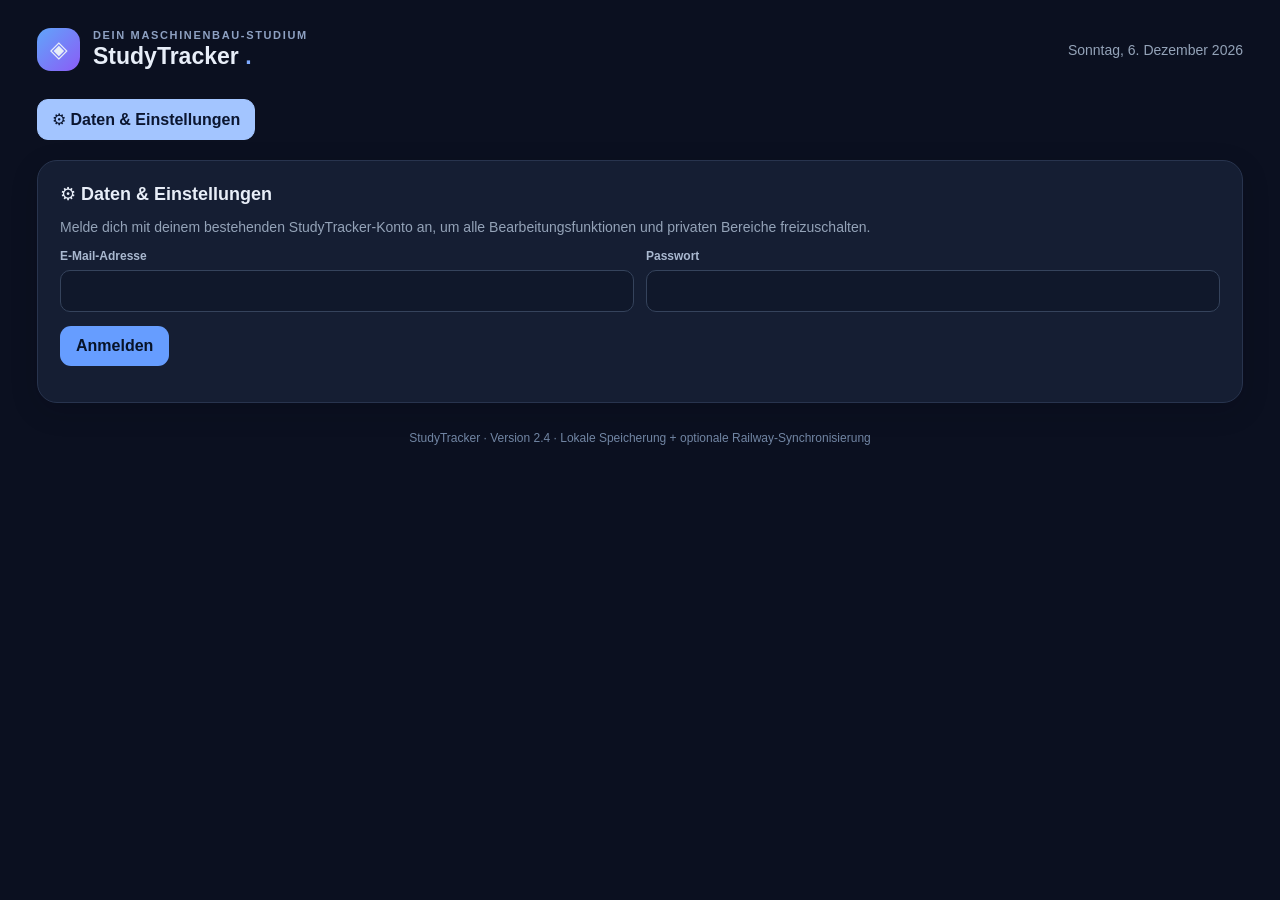
==== index.html @ 260fcde1 "Read public learning cockpit Soll-Ist hours from semester handbook workload" ====
<!doctype html>
<html lang="de"><head><meta charset="utf-8"><meta name="viewport" content="width=device-width,initial-scale=1,viewport-fit=cover"><meta name="theme-color" content="#111827"><title>StudyTracker 2.4 — Timer & Praxisphasen</title>
<style>
:root{font-family:Inter,ui-sans-serif,-apple-system,BlinkMacSystemFont,"Segoe UI",sans-serif;color:#e8eef8;background:#0b1020;font-synthesis:none}*{box-sizing:border-box}body{margin:0;min-height:100vh}button,input,select,textarea{font:inherit}button{cursor:pointer}button:disabled{opacity:.5;cursor:not-allowed}.shell{max-width:1250px;margin:auto;padding:28px 22px 80px}.top{display:flex;justify-content:space-between;align-items:center;gap:18px;margin-bottom:28px}.brand{display:flex;align-items:center;gap:13px}.logo{width:43px;height:43px;display:grid;place-items:center;border-radius:14px;background:linear-gradient(135deg,#60a5fa,#8b5cf6);font-size:23px}.eyebrow{letter-spacing:.15em;text-transform:uppercase;font-size:11px;color:#8ea1c2;font-weight:700}.brand h1{font-size:23px;margin:2px 0 0}.sub{color:#94a3b8;font-size:14px}.main{display:grid;grid-template-columns:minmax(0,1.55fr) minmax(310px,1fr);gap:18px}.stack{display:grid;gap:18px}.card{background:#151e33;border:1px solid #28344e;border-radius:20px;padding:22px;box-shadow:0 8px 28px #0407142a}.card h2{margin:0 0 8px;font-size:18px}.title-row{display:flex;justify-content:space-between;gap:8px;align-items:center;margin-bottom:16px}.muted{color:#94a3b8}.small{font-size:12px}.grid3{display:grid;grid-template-columns:repeat(3,minmax(0,1fr));gap:12px}.metric{border:1px solid #293955;background:#111a2c;border-radius:15px;padding:17px}.metric .num{font-size:28px;font-weight:800;letter-spacing:-1px;margin:8px 0 3px}.primary{background:#669dff;color:#071328;border:none;border-radius:11px;padding:11px 16px;font-weight:750}.secondary{background:#263552;color:#e9f0ff;border:1px solid #3a4d6a;border-radius:11px;padding:10px 14px}.danger{background:#43283b;color:#ffc5d2;border:1px solid #6c3d53;border-radius:10px;padding:8px 11px}.buttons{display:flex;gap:9px;flex-wrap:wrap}.field{display:grid;gap:7px;min-width:0}.field label{font-size:12px;color:#aab9d0;font-weight:650}.field input,.field select,.field textarea{width:100%;background:#10182b;border:1px solid #35435c;color:#edf3ff;border-radius:10px;padding:11px;outline:none}.field input:focus,.field select:focus,.field textarea:focus{border-color:#70a5ff}.two{display:grid;grid-template-columns:1fr 1fr;gap:12px}.three{display:grid;grid-template-columns:1fr 1fr 1fr;gap:12px}.timer{text-align:center;padding:13px 0 19px}.clock{font-variant-numeric:tabular-nums;font-size:clamp(44px,7vw,68px);font-weight:850;letter-spacing:-2px}.pill{display:inline-flex;align-items:center;border-radius:100px;background:#213755;color:#a9d1ff;padding:5px 11px;font-size:12px;font-weight:700}.timer .buttons{justify-content:center;margin-top:15px}.divider{border-top:1px solid #293852;margin:17px 0}.section-plain{margin-top:14px}.module-row{display:flex;justify-content:space-between;gap:15px;align-items:center;padding:12px 0;border-bottom:1px solid #28344e}.module-row:last-child{border-bottom:0}.module-name{display:flex;align-items:center;gap:9px;font-weight:650}.dot{height:10px;width:10px;border-radius:4px;display:inline-block;flex:none}.bar{height:8px;background:#0e1628;border-radius:8px;overflow:hidden;margin-top:8px}.bar>div{height:100%;border-radius:8px}.entry{border-bottom:1px solid #27344d;padding:13px 0;display:flex;justify-content:space-between;gap:8px;align-items:center}.entry:last-child{border-bottom:0}.entry strong{display:block;font-size:14px}.entry .muted{font-size:12px;margin-top:5px}.entry .right{display:flex;align-items:center;gap:9px;white-space:nowrap}.empty{border:1px dashed #3c4a62;border-radius:13px;padding:22px;text-align:center;color:#95a6c3;font-size:14px}.chart{display:flex;gap:8px;height:165px;align-items:end;margin-top:15px}.chart-item{flex:1;text-align:center;font-size:11px;color:#93a7c7;min-width:0}.chart-bar-container{height:130px;display:flex;align-items:end;justify-content:center;margin-bottom:8px;border-bottom:1px solid #33425e}.chart-bar{max-width:48px;width:75%;background:linear-gradient(#91baff,#4d82dd);border-radius:6px 6px 0 0;min-height:2px}.goal{margin-bottom:14px}.goal-head{display:flex;justify-content:space-between;font-size:13px;gap:8px}.goal-title{font-weight:650}.progress{height:8px;background:#0c1426;border-radius:10px;overflow:hidden;margin-top:8px}.progress div{height:100%;background:#75b9a1;border-radius:10px}.actions{display:flex;gap:6px}.icon-button{border:1px solid #37465f;background:#17233a;color:#aebdd6;border-radius:9px;padding:6px 9px}.nav{display:flex;gap:7px;margin-bottom:20px;flex-wrap:wrap}.tab{color:#b5c3d8;border:1px solid #2b3b55;background:#151f34;padding:10px 14px;border-radius:11px;font-weight:700}.tab.active{color:#0b1630;background:#a3c5ff;border-color:#a3c5ff}.hidden{display:none!important}.list-grid{display:grid;grid-template-columns:1fr 1fr;gap:18px}.topic{border:1px solid #2d3b55;border-radius:12px;padding:12px;margin-top:9px}.topic-top{display:flex;gap:9px;justify-content:space-between;align-items:center}.topic-title{font-size:14px;font-weight:650}.footer{color:#7185a3;text-align:center;font-size:12px;margin-top:28px}.toast{position:fixed;bottom:20px;right:20px;background:#a4e4c8;color:#123426;padding:11px 17px;border-radius:12px;box-shadow:0 12px 25px #0005;z-index:4}.inline-note{background:#1a2d45;color:#bed8fc;border:1px solid #395271;padding:12px;border-radius:12px;font-size:13px;line-height:1.5}.section-label{margin:0 0 12px;font-weight:750;font-size:14px}.file-label{display:inline-flex;align-items:center;justify-content:center}.datefilter{max-width:160px}dialog{border:1px solid #3a4a68;background:#162137;color:#edf3ff;border-radius:16px;max-width:min(500px,94vw);width:100%;padding:24px}dialog::backdrop{background:#050913bc}dialog h3{margin-top:0}@media(max-width:900px){.main,.list-grid{grid-template-columns:1fr}.shell{padding:20px 14px 70px}}@media(max-width:550px){.card{padding:17px}.grid3{grid-template-columns:1fr 1fr}.grid3 .metric:last-child{grid-column:span 2}.two,.three{grid-template-columns:1fr}.top{align-items:flex-start}.top .sub{display:none}.clock{font-size:52px}.metric .num{font-size:25px}}
.filterbar{display:flex;flex-wrap:wrap;gap:12px;align-items:end;margin:12px 0 18px}.filterbar .field{min-width:160px;flex:1}.stats-table{width:100%;border-collapse:collapse;font-size:13px}.stats-table th{text-align:left;font-size:11px;color:#9cb0ce;font-weight:600;padding:10px 7px;border-bottom:1px solid #34415b}.stats-table td{padding:11px 7px;border-bottom:1px solid #283550}.stats-table td:last-child,.stats-table th:last-child{text-align:right}.topic-indent{padding-left:15px;border-left:2px solid #526a93}.topic-tools{display:flex;gap:6px;align-items:center}.chip{font-size:11px;padding:4px 7px;background:#24344d;color:#b9d5fd;border-radius:7px}.wide{grid-column:1/-1}@media(max-width:550px){.stats-table{font-size:12px}.filterbar{display:grid;grid-template-columns:1fr}}

.sem-table{width:100%;border-collapse:collapse}.sem-table th,.sem-table td{text-align:left;padding:10px 7px;border-bottom:1px solid #29364f;font-size:13px}.sem-table td:last-child{text-align:right}.sem-toolbar{display:flex;gap:9px;align-items:end;flex-wrap:wrap}.sem-calendar{display:grid;grid-template-columns:repeat(7,minmax(0,1fr));gap:6px}.sem-day{min-height:97px;padding:8px 5px;border:1px solid #33415c;border-radius:10px;background:#17213a;cursor:pointer;text-align:left;color:inherit;font-size:12px}.sem-day.focus{border-color:#60a5fa;background:#1e3558}.sem-day .small{font-size:10px;margin-top:7px;line-height:1.35}.sem-day.muted-day{opacity:.45}.sem-day strong{display:block}.sem-tag{display:block;background:#26405e;border-radius:5px;padding:3px;margin:4px 0}.sem-learn{background:#315849}.sem-event{border-bottom:1px solid #32415e;padding:10px 2px}.sem-event b{display:block}.sem-stat{display:grid;grid-template-columns:repeat(3,1fr);gap:12px}@media(max-width:660px){.sem-calendar{gap:3px}.sem-day{min-height:75px;padding:5px 3px}.sem-day .small{font-size:9px}.sem-stat{grid-template-columns:1fr 1fr}.sem-table{font-size:11px}}

.planweek{display:grid;grid-template-columns:repeat(7,minmax(118px,1fr));gap:6px;min-width:800px}.planday{background:#151f34;border:1px solid #34445d;border-radius:9px;padding:8px;min-height:130px}.planday h3{font-size:12px;margin:0 0 8px}.planitem{display:block;border-radius:6px;padding:6px;margin:5px 0;font-size:11px;background:#293d58;overflow-wrap:anywhere}.planitem.learn{background:#285249}.planitem.exam{background:#70414e}.planitem.task{background:#53446d}.planitem.done{opacity:.5;text-decoration:line-through}.taskrow{padding:12px 0;border-bottom:1px solid #29364f}.taskrow .buttons{margin-top:8px}.taskrow .buttons button{padding:6px 9px}.statsmini{display:grid;grid-template-columns:repeat(3,minmax(0,1fr));gap:10px;margin:14px 0}.statsmini>div{background:#18243a;border-radius:9px;padding:13px}@media(max-width:650px){.statsmini{grid-template-columns:1fr}}

.scroll-section{max-height:460px;overflow-y:auto;overscroll-behavior:contain;padding-right:8px;scrollbar-gutter:stable;scrollbar-color:#607a9b #142038}.scroll-section:focus-visible{outline:2px solid #60a5fa;outline-offset:3px;border-radius:8px}@media(max-width:600px){.scroll-section{max-height:370px}}

/* StudyTracker 2.2: event categories, accessible legend and mobile calendar */
:root{--ev-exam:#f87171;--ev-lecture:#60a5fa;--ev-exercise:#fbbf24;--ev-tutorial:#a78bfa;--ev-practical:#2dd4bf;--ev-coaching:#c4b5fd;--ev-task:#fb923c;--ev-study:#34d399}
.event-pill{display:inline-flex;gap:5px;align-items:center;font-weight:650;font-size:11px;border:1px solid currentColor;padding:3px 7px;border-radius:7px;white-space:normal;line-height:1.3}
.ev-exam{--event-color:var(--ev-exam);color:#fecaca;background:#612b3b!important}.ev-lecture{--event-color:var(--ev-lecture);color:#c1dcff;background:#1b416a!important}.ev-exercise{--event-color:var(--ev-exercise);color:#ffe5a0;background:#674b1d!important}.ev-tutorial{--event-color:var(--ev-tutorial);color:#e7d8ff;background:#453569!important}.ev-practical{--event-color:var(--ev-practical);color:#b9fff3;background:#1a534e!important}.ev-coaching{--event-color:var(--ev-coaching);color:#eee2ff;background:#483d69!important}.ev-task{--event-color:var(--ev-task);color:#ffe2bf;background:#664128!important}.ev-study{--event-color:var(--ev-study);color:#c9ffe8;background:#1d5040!important}
.planitem[class*="ev-"],.sem-tag[class*="ev-"]{border-left:4px solid var(--event-color);padding:5px 6px}
.sem-event[class*="ev-"]{border-left:4px solid var(--event-color);background:#16243a;padding:10px 12px;margin:7px 0;border-radius:8px}
.sem-event .event-pill{margin-bottom:5px}
.calendar-legend{display:flex;flex-wrap:wrap;gap:6px;margin:10px 0 15px}.calendar-legend .event-pill{font-size:11px}
.sem-day{min-width:0;overflow:hidden}.sem-day .small{min-width:0;overflow:hidden}.sem-tag{overflow:hidden;text-overflow:ellipsis}
.planitem{line-height:1.35}.planitem small{display:block;opacity:.95;font-size:10px}
#planCalendar{max-width:100%;overscroll-behavior-x:contain;-webkit-overflow-scrolling:touch;scrollbar-width:thin}
@media(max-width:700px){
  html,body{max-width:100%;overflow-x:hidden} .shell{padding:12px 10px 86px}.card{padding:14px;border-radius:14px;min-width:0}.stack,.main,.list-grid{min-width:0}
  .top{flex-wrap:wrap;gap:8px}.brand h1{font-size:20px}.nav{display:flex;flex-wrap:nowrap;overflow-x:auto;overflow-y:hidden;scroll-snap-type:x proximity;overscroll-behavior-x:contain;-webkit-overflow-scrolling:touch;padding:3px 0 10px;scrollbar-width:thin}.nav .tab{flex:0 0 auto;scroll-snap-align:start;min-height:44px}
  .buttons button,.secondary,.primary,.icon-button{min-height:42px;touch-action:manipulation}.field input,.field select,.field textarea{font-size:16px;min-height:43px}
  .planweek{grid-template-columns:repeat(7,minmax(235px,76vw));min-width:max-content;gap:9px}.planday{min-height:175px;scroll-snap-align:start;padding:11px}.planday h3{font-size:14px}.planitem{font-size:12px;padding:9px;margin:7px 0}#planCalendar{scroll-snap-type:x proximity}
  .sem-calendar{gap:3px}.sem-day{min-height:75px;padding:5px 2px;border-radius:6px}.sem-day strong{font-size:12px}.sem-day .small{font-size:9px}.sem-tag{font-size:0;padding:3px 2px;min-height:8px;line-height:0;border-radius:3px}.sem-tag::first-letter{font-size:0}
  .sem-table{display:block;overflow-x:auto;max-width:100%;-webkit-overflow-scrolling:touch}.sem-table th,.sem-table td{white-space:nowrap}
  .scroll-section{max-height:min(48dvh,390px);overflow-y:auto;-webkit-overflow-scrolling:touch;overscroll-behavior-y:contain;touch-action:pan-y;padding-right:5px}
  dialog{max-width:calc(100vw - 20px);max-height:88dvh;overflow-y:auto;padding:15px}
}
@media(max-width:380px){.grid3{grid-template-columns:1fr}.grid3 .metric:last-child{grid-column:auto}.sem-day{min-height:69px}}
body.st-auth-locked .nav{display:none!important}body.st-auth-locked .tab-panel:not(.reader-active){display:none!important}body.st-auth-locked #settings:not(.reader-active){display:none!important}body.st-auth-locked #settings>.card:not(:first-child){display:none!important}body.st-auth-locked #cloudActions{display:none!important}
/* StudyTracker: one URL, server-filtered public reader and owner editor */
#publicReader{width:100%;margin:0;padding:0}#publicReader .reader-nav{display:flex;gap:7px;flex-wrap:wrap;margin:18px 0}#publicReader .reader-nav button{color:#b5c3d8;border:1px solid #2b3b55;background:#151f34;padding:10px 14px;border-radius:11px;font-weight:700}#publicReader .reader-nav button.active{background:#a3c5ff;color:#0b1630}#publicReader .reader-grid{display:grid;grid-template-columns:repeat(3,minmax(0,1fr));gap:12px}#publicReader .reader-main{display:grid;grid-template-columns:minmax(0,1.55fr) minmax(310px,1fr);gap:18px}#publicReader .reader-main .stack{display:grid;align-content:start;gap:18px}#publicReader .reader-main .card{margin:0}#publicReader .reader-main .metric{border:1px solid #293955;background:#111a2c;border-radius:15px;padding:17px}#publicReader .reader-main .metric .num{font-size:28px;font-weight:800;letter-spacing:-1px;margin:8px 0 3px}#publicReader .reader-main .goal{margin-bottom:14px}#publicReader .reader-main .goal-head{display:flex;justify-content:space-between;font-size:13px;gap:8px}#publicReader .reader-main .goal-title{font-weight:650}#publicReader .reader-main .progress{height:8px;background:#0c1426;border-radius:10px;overflow:hidden;margin-top:8px}#publicReader .reader-main .progress>div{height:100%;background:#75b9a1;border-radius:8px}#publicReader .reader-section-intro{margin-bottom:17px;color:#94a3b8;font-size:14px}#publicReader .reader-list{max-height:440px;overflow-y:auto;overscroll-behavior:contain}#publicReader .reader-line{border-bottom:1px solid #28344e;padding:12px 0}#publicReader .reader-chip{font-size:11px;border-radius:6px;padding:4px 7px;background:#24344d}#publicReader .reader-week{display:grid;grid-template-columns:repeat(7,minmax(124px,1fr));gap:8px;overflow-x:auto}#publicReader .reader-day{background:#111a2c;border:1px solid #28344e;border-radius:12px;padding:12px;min-height:170px}#publicReader .reader-event{padding:7px;margin-top:6px;background:#1b3552;border-left:4px solid #60a5fa;border-radius:5px;font-size:12px;overflow-wrap:anywhere}#publicReader .reader-event.exam{border-color:#f87171}#publicReader .reader-event.task{border-color:#fb923c}#publicReader .reader-event.exercise{border-color:#fbbf24}#publicReader .reader-event.tutor{border-color:#a78bfa}#publicReader .reader-event.practical{border-color:#2dd4bf}#publicReader .reader-event.study{border-color:#34d399}#publicReader .reader-event.coaching{border-color:#c4b5fd}#publicReader .reader-filters{display:flex;gap:12px;flex-wrap:wrap;padding:9px 0 15px}#publicReader .reader-filters label{display:flex;align-items:center;gap:5px;font-size:13px}#publicReader button{cursor:pointer}#publicReader .reader-summary{color:#94a3b8}body.st-auth-locked #privateShell{display:block!important}body.st-auth-locked.reader-login #publicReader{display:none!important}body:not(.st-auth-locked) #publicReader{display:none!important}@media(max-width:900px){#publicReader .reader-main{grid-template-columns:1fr}}@media(max-width:700px){#publicReader{padding:0}#publicReader .reader-nav{flex-wrap:nowrap;overflow-x:auto;position:sticky;top:0;background:#0b1020;padding:8px 0;z-index:5}#publicReader .reader-nav button{white-space:nowrap}#publicReader .reader-grid{grid-template-columns:repeat(2,1fr)}#publicReader .reader-week{display:flex;scroll-snap-type:x mandatory}#publicReader .reader-day{min-width:78vw;scroll-snap-align:start}}
body.st-auth-locked #adminPublicStats,body.st-auth-locked #adminPrivateFiles{display:none!important}

/* Shared tab layout. Public content is a server-filtered projection, never local private db. */
body.st-auth-locked #publicReader{display:none!important}
body:not(.st-auth-locked) .public-panel-content{display:none!important}
body.st-auth-locked .nav{display:flex!important}
body.st-auth-locked .nav .tab[data-tab="practice"]{display:none!important}
body.st-auth-locked .tab-panel{display:none!important}
body.st-auth-locked .tab-panel.reader-active{display:block!important}
body.st-auth-locked .tab-panel.reader-active > :not(.public-panel-content){display:none!important}
body.st-auth-locked .tab-panel.reader-active > .public-panel-content{display:block!important}
body.st-auth-locked .tab-panel.reader-active > .public-panel-content .card{margin-bottom:18px}
body.st-auth-locked .tab-panel.reader-active > .public-panel-content .stack{gap:18px}

/* Public mode shows only the server-filtered reader, never original editor controls */
body.st-auth-locked .tab-panel.reader-active > :not(#readerMain){display:none!important}
body.st-auth-locked .tab-panel.reader-active > #readerMain{display:block!important}
body.st-auth-locked .nav [data-tab="practice"]{display:none!important}
body.st-auth-locked #readerMain .reader-event{font-size:11px;margin-top:4px;padding:5px 6px}
body.st-auth-locked #readerMain .sem-day{color:#edf3ff;text-align:left;cursor:pointer}
</style><link rel="manifest" href="./manifest.webmanifest"><meta name="apple-mobile-web-app-capable" content="yes"><meta name="apple-mobile-web-app-title" content="StudyTracker"><style>.detail-grid{display:grid;grid-template-columns:repeat(auto-fit,minmax(160px,1fr));gap:10px;margin:14px 0}.detail-card{background:#111a2c;border:1px solid #2d3b55;border-radius:13px;padding:13px}.detail-card strong{display:block;margin-top:6px;font-size:20px}.detail-section{margin:18px 0}.detail-topic{border:1px solid #2b3c59;padding:11px;border-radius:11px;margin:7px 0}.detail-child{margin-left:22px;border-left:3px solid #456187}.detail-actions{display:flex;flex-wrap:wrap;gap:6px;margin-top:8px}.detail-actions button{font-size:12px;padding:7px 10px}.detail-form{display:grid;grid-template-columns:repeat(auto-fit,minmax(170px,1fr));gap:10px;margin-top:12px}.detail-form .wide{grid-column:1/-1}.detail-link{overflow-wrap:anywhere}.muted-link{color:#a9caff}@media(max-width:550px){.detail-child{margin-left:10px}}</style><style>
.focus-overlay{position:fixed;inset:0;background:#09101f;z-index:9999;display:flex;align-items:center;justify-content:center;padding:20px;overflow:auto}.focus-body{text-align:center;width:min(900px,100%)}.focus-head{display:flex;align-items:center;justify-content:space-between;gap:15px}.focus-time{font-size:clamp(58px,13vw,140px);font-variant-numeric:tabular-nums;font-weight:850;letter-spacing:-.055em;margin:14vh 0 12px}.focus-body .buttons button{min-height:50px;min-width:125px}.practice-asset{display:flex;align-items:center;flex-wrap:wrap;justify-content:space-between;gap:8px;padding:10px;border-bottom:1px solid #33425e}.practice-files{max-height:270px;overflow:auto;overscroll-behavior:contain}.phase-card{min-width:0}.phase-card textarea{min-height:78px}.phase-card a{word-break:break-all}.phase-card summary{cursor:pointer;font-weight:700;padding:4px}.practice-file-input{max-width:100%}@media(max-width:600px){.focus-time{margin:16vh 0 15px;font-size:clamp(48px,16vw,86px)}.focus-body .buttons{flex-direction:column}.focus-body .buttons button{width:100%}.practice-asset{align-items:flex-start}}
</style></head><body class="st-auth-locked"><div class="shell" id="privateShell"><header class="top"><div class="brand"><div class="logo">◈</div><div><div class="eyebrow">Dein Maschinenbau-Studium</div><h1>StudyTracker <span style="color:#7eaaff">.</span></h1></div></div><div class="sub" id="today"></div></header><div id="publicReader"><nav id="readerNav" class="reader-nav"></nav><div id="readerStatus" class="sub">Freigegebene Daten werden geladen …</div><main id="readerMain"></main></div>
<nav class="nav"><button class="tab" data-tab="dashboard">◫ Dashboard</button><button class="tab" data-tab="topics">▦ Module & Themen</button><button class="tab" data-tab="semester">▦ Studienplan</button><button class="tab" data-tab="planner">▤ Wochenplan & Aufgaben</button><button class="tab" data-tab="practice">▧ Praxisphasen</button><button class="tab" data-tab="history">◷ Lernprotokoll</button><button class="tab active" data-tab="settings">⚙ Daten & Einstellungen</button></nav>
<section id="dashboard" class="tab-panel"><div class="stack"><div class="grid3"><div class="metric"><div class="sub">Heute gelernt</div><div class="num" id="todayMetric">0 h</div><div class="small muted" id="todayCount">0 Lerneinheiten</div></div><div class="metric"><div class="sub">Diese Woche</div><div class="num" id="weekMetric">0 h</div><div class="small muted" id="weekCount">0 Lerneinheiten</div></div><div class="metric"><div class="sub">Gesamte Lernzeit</div><div class="num" id="totalMetric">0 h</div><div class="small muted" id="totalCount">0 Einträge</div></div></div><div class="main"><div class="stack"><div class="card"><div class="title-row"><div><h2>Fokuszeit erfassen</h2><div class="sub">Zeit für ein Modul und Thema stoppen</div></div><span class="pill" id="timerStatus">Bereit</span></div><div class="two"><div class="field"><label for="timerModule">Modul</label><select id="timerModule"></select></div><div class="field"><label for="timerTopic">Thema (optional)</label><select id="timerTopic"></select></div></div><div class="timer"><div class="clock" id="clock">00:00:00</div><div class="sub" id="runningInfo">Bereit für deine nächste Lerneinheit?</div><div class="buttons"><button id="startBtn" class="primary">▶ Starten</button><button id="pauseBtn" class="secondary" disabled>Ⅱ Pause</button><button id="finishBtn" class="secondary" disabled>■ Speichern</button><button id="resetBtn" class="icon-button" title="Timer zurücksetzen">↺</button><button id="focusOpen" class="secondary" type="button">⛶ Fokusmodus</button></div></div><div class="divider"></div><div class="section-label">Oder Lernzeit manuell hinzufügen</div><form id="manualForm" class="stack" style="gap:12px"><div class="three"><div class="field"><label>Datum</label><input type="date" id="manualDate" required></div><div class="field"><label>Dauer (Minuten)</label><input type="number" id="manualMinutes" min="1" max="1440" value="45" required></div><div class="field"><label>Modul</label><select id="manualModule"></select></div></div><div class="two"><div class="field"><label>Thema (optional)</label><select id="manualTopic"></select></div><div class="field"><label>Notiz (optional)</label><input id="manualNote" maxlength="160" placeholder="z. B. Aufgabenblatt 2"></div></div><button class="secondary" type="submit">+ Lernzeit eintragen</button></form></div><div class="card"><div class="title-row"><div><h2>Lernstunden der letzten 7 Tage</h2><div class="sub">Nur tatsächlich erfasste Lernzeit</div></div></div><div class="chart" id="weekChart"></div></div><div class="card"><div class="title-row"><h2>Letzte Lerneinheiten</h2><button class="icon-button" data-go="history">Alle ansehen →</button></div><div id="recentEntries"></div></div></div><div class="stack"><div class="card"><div class="title-row"><div><h2>Modulübersicht</h2><div class="sub">Deine gesamte Lernzeit je Modul</div></div><button class="icon-button" data-go="topics">Bearbeiten →</button></div><div id="moduleOverview"></div></div><div class="card"><div class="title-row"><div><h2>Wochenziele</h2><div class="sub">Montag bis Sonntag</div></div></div><div id="goalOverview"></div></div><div class="card"><h2>Dein Lerncockpit</h2><p class="sub" style="line-height:1.6">Starte mit einem Modul, lege Themen an und protokolliere deine Lernzeit. Die Statistiken werden automatisch aus deinen Einträgen berechnet.</p></div></div></div></div></section>
<section id="topics" class="tab-panel hidden"><div class="card" style="margin-bottom:18px"><div class="title-row"><div><h2>Modul-Cockpit</h2><p class="sub">Wähle ein Modul, bearbeite seine Angaben und verwalte darunter die zugehörigen Themen und Unterthemen.</p></div></div><div class="field"><label>Modul auswählen</label><select id="detailModule"></select></div><div id="moduleDetail" style="margin-top:16px"></div></div><div class="list-grid"><div class="stack"><div class="card"><h2>Neues Modul hinzufügen</h2><p class="sub">Zum Beispiel Mathematik I oder Technische Mechanik.</p><form id="moduleForm" class="stack"><div class="field"><label>Modulname</label><input id="newModule" maxlength="60" placeholder="Modulname" required></div><div class="two"><div class="field"><label>Wochenziel (Stunden)</label><input id="newGoal" type="number" min="0" max="168" step="0.5" value="4" required></div><div class="field"><label>Farbe</label><input id="newColor" type="color" value="#679cfa" style="height:43px;padding:4px"></div></div><button class="primary">+ Modul anlegen</button></form></div><div class="card"><h2>Deine Module</h2><div id="moduleList" class="scroll-section" tabindex="0" aria-label="Deine Module, scrollbarer Bereich"></div></div></div><div class="stack"><div class="card"><h2>Thema hinzufügen</h2><form id="topicForm" class="stack"><div class="field"><label>Modul</label><select id="topicModule"></select></div><div class="field"><label>Übergeordnetes Thema (optional)</label><select id="parentTopic"><option value="">Hauptthema</option></select></div><div class="field"><label>Thema / Unterthema</label><input id="newTopic" maxlength="100" placeholder="z. B. Integralrechnung" required></div><div class="field"><label>Aktueller Kenntnisstand</label><select id="topicMastery"><option value="0">Noch nicht begonnen</option><option value="1">Unsicher</option><option value="2">In Bearbeitung</option><option value="3">Gut verstanden</option><option value="4">Sicher beherrscht</option></select></div><button class="secondary">+ Thema anlegen</button></form></div><div class="card"><div class="title-row"><h2>Themen & Wissensstand</h2><span class="small muted" id="topicCount"></span></div><div id="topicList" class="scroll-section" tabindex="0" aria-label="Themen und Wissensstand, scrollbarer Bereich"></div></div></div></div><div class="card" style="margin-top:18px"><div class="title-row"><div><h2>Lernzeit nach Thema</h2><div class="sub">Auswertung deiner dokumentierten Lerneinheiten</div></div></div><div class="filterbar"><div class="field"><label>Modul</label><select id="statsModule"></select></div><div class="field"><label>Zeitraum</label><select id="statsPeriod"><option value="all">Gesamte Zeit</option><option value="week">Diese Woche</option><option value="month">Dieser Monat</option></select></div></div><div id="topicStats" class="scroll-section" tabindex="0" aria-label="Themenstatistik, scrollbarer Bereich"></div></div></section>
<section id="semester" class="tab-panel hidden"><div class="stack"><div class="card"><h2>Studienplan · Wintersemester 2026/27</h2><p class="sub">Quelle: Modulhandbuch Version 8 und Stundenplan Wetzlar, Gruppe 5 (Stand 13.10.2026). Termine sind geplante Veranstaltungen, keine bestätigte Anwesenheit. Praxispräsentationen ausgeschlossen.</p><div class="buttons"><button id="semImport" class="primary">Studienmodule & Termine übernehmen</button><button id="semIcs">Kalender als ICS exportieren</button></div><p class="sub" id="semStatus">Der Import ist optional und wiederholbar. Vorher ein JSON-Backup erstellen.</p></div><div class="card"><h2>Soll-Ist-Workload</h2><p class="sub">Ist = selbst dokumentierte Lernzeit. Geplante Präsenzzeit wird getrennt dargestellt und nicht automatisch als besucht gezählt. Soll-Selbststudium stammt aus dem Modulhandbuch (25 h je ECTS).</p><div style="overflow:auto"><table class="sem-table"><thead><tr><th>Modul</th><th>ECTS</th><th>Soll gesamt</th><th>Soll Präsenz</th><th>Soll selbst</th><th>Ist gelernt</th><th>Offen selbst</th></tr></thead><tbody id="semWork"></tbody></table></div></div><div class="card"><div class="title-row"><h2>Kalender</h2><div class="sem-toolbar"><button id="semPrev">←</button><strong id="semMonth"></strong><button id="semNext">→</button></div></div><p class="sub">Klicke auf einen Tag, um Vorlesungen und deine Lernzeiten zu sehen.</p><div class="sem-calendar" id="semCalendar"></div><h3 id="semDayTitle"></h3><div id="semDayDetail"></div></div></div></section>
<section id="planner" class="tab-panel hidden"><div class="stack">
<div class="card"><div class="title-row"><div><h2>Wochenplan</h2><p class="sub">Vorlesungen, Lernblöcke, Klausuren und Aufgaben in einer Ansicht. Geplante Zeiten werden nicht als gelernt gezählt.</p></div><div class="sem-toolbar"><button id="planPrev" type="button">←</button><strong id="planWeek"></strong><button id="planNext" type="button">→</button><button id="planToday" type="button">Heute</button></div></div><div id="planCalendar" style="overflow-x:auto"></div></div>
<div class="list-grid"><div class="card"><h2>Neue Aufgabe oder Lernblock</h2><form class="stack" id="taskForm"><div class="field"><label>Titel</label><input id="taskTitle" maxlength="140" required placeholder="z. B. TM1 Aufgabenblatt 4"></div><div class="two"><div class="field"><label>Typ</label><select id="taskKind"><option value="task">Aufgabe / Abgabe</option><option value="study">Geplanter Lernblock</option><option value="exam">Prüfung / Klausur</option></select></div><div class="field"><label>Modul</label><select id="taskModule"></select></div></div><div class="two"><div class="field"><label>Datum</label><input id="taskDate" type="date" required></div><div class="field"><label>Startzeit (optional)</label><input id="taskTime" type="time"></div></div><div class="two"><div class="field"><label>Geplante Dauer in Minuten</label><input id="taskMinutes" type="number" value="60" min="0" max="1440" step="5"></div><div class="field"><label>Priorität</label><select id="taskPriority"><option value="normal">Normal</option><option value="high">Hoch</option><option value="low">Niedrig</option></select></div></div><div class="field"><label>Notiz (optional)</label><textarea id="taskNote" rows="2" maxlength="600"></textarea></div><div class="buttons"><button id="taskSubmit" class="primary">+ Eintrag erstellen</button><button id="taskCancel" type="button" class="secondary hidden">Bearbeitung abbrechen</button></div></form></div>
<div class="card"><div class="title-row"><h2>Aufgaben & Prüfungsvorbereitung</h2><span class="pill" id="taskCount">0 offen</span></div><div class="field"><label>Ansicht</label><select id="taskFilter"><option value="open">Offene Aufgaben</option><option value="all">Alle Einträge</option><option value="exam">Nur Prüfungen</option><option value="study">Nur Lernblöcke</option><option value="done">Erledigte Aufgaben</option></select></div><div id="taskList" class="scroll-section" tabindex="0" aria-label="Aufgabenliste, scrollbarer Bereich"></div></div></div>
<div class="card"><h2>Semesteranalyse</h2><p class="sub">Zeitanteiliges Soll ist eine Orientierung, keine Bewertung deiner Lernleistung. Kalender-Vorlesungen sind geplant und werden nicht automatisch als besucht gezählt.</p><div id="planStats"></div></div>
<div class="card"><h2>Offline & Datensicherung</h2><p class="sub" id="planOnlineStatus"></p><p class="sub">Einträge bleiben lokal erhalten. Die Synchronisierung erfolgt bei bestehender Verbindung und Anmeldung. Bei Änderungen auf mehreren Geräten kann ein Konflikt entstehen; exportiere deshalb regelmäßig JSON-Backups. Eine vollständige Offline-Installation (PWA) folgt als eigenes Update.</p></div>
</div></section><section id="practice" class="tab-panel hidden"><div class="stack"><div class="card"><div class="title-row"><div><h2>Praxisphasen</h2><div class="sub">Praxisprojekte, Berichte, Protokolle und Präsentationen organisieren</div></div></div><form id="phaseForm" class="stack"><div class="two"><div class="field"><label>Name der Praxisphase</label><input id="phaseName" required maxlength="120" placeholder="z. B. Praxisphase 1 – Fertigung"></div><div class="field"><label>Zeitraum (optional)</label><input id="phasePeriod" maxlength="80" placeholder="z. B. März – April 2027"></div></div><div class="field"><label>Beschreibung (optional)</label><textarea id="phaseDesc" rows="2" maxlength="1500"></textarea></div><button type="submit" class="primary">+ Praxisphase anlegen</button></form></div><div id="phaseList" class="stack"></div><div class="card"><h2>Excel-Berichtsheft</h2><p class="sub">Trage einen privaten Excel-Online- oder OneDrive-Link ein. Der Link wird mit deinem Railway-Konto synchronisiert, aber nicht auf dem öffentlichen Dashboard angezeigt. Ob eine Vorschau eingebettet werden kann, hängt von der Freigabe und den Sicherheitseinstellungen des Anbieters ab.</p><form id="reportForm" class="stack"><div class="field"><label>Link zu deinem Berichtsheft (https://)</label><input id="reportLink" type="url" placeholder="https://..."></div><div class="buttons"><button class="primary" type="submit">Link speichern</button><a id="reportOpen" class="secondary hidden" target="_blank" rel="noopener noreferrer">Berichtsheft öffnen ↗</a><button id="reportPreview" type="button" class="secondary">Vorschau ein-/ausblenden</button></div></form><div id="reportFrameHolder" class="hidden" style="margin-top:16px"><p class="sub small">Die Vorschau lädt Inhalte von einem externen Anbieter. Ein Login kann notwendig sein; einige Anbieter blockieren das Einbetten.</p><iframe id="reportFrame" title="Excel Berichtsheft Vorschau" referrerpolicy="no-referrer" sandbox="allow-scripts allow-same-origin allow-forms allow-popups" style="width:100%;min-height:450px;border:1px solid #35435c;border-radius:14px;background:white"></iframe></div><div class="divider"></div><p class="sub small">Alternative: Eine lokale Excel-Datei kannst du unten bei einer Praxisphase als Anhang ablegen. Solche Anhänge bleiben ausschließlich auf diesem Gerät und sind nicht Bestandteil des JSON-Backups oder der Cloud-Synchronisierung.</p></div></div></section><section id="history" class="tab-panel hidden"><div class="card"><div class="title-row"><div><h2>Lernprotokoll</h2><div class="sub">Deine dokumentierten Lernzeiten</div></div><div class="field"><label>Nach Modul filtern</label><select id="historyModule" class="datefilter"></select></div></div><div class="filterbar"><div class="field"><label>Nach Thema filtern</label><select id="historyTopic"></select></div><div class="field"><label>Zeitraum</label><select id="historyPeriod"><option value="all">Gesamte Zeit</option><option value="week">Diese Woche</option><option value="month">Dieser Monat</option></select></div></div><div id="historyEntries"></div></div></section>
<section id="settings" class="tab-panel"><div class="card" style="margin-bottom:18px"><h2>☁ Railway-Cloud-Synchronisierung</h2><p class="sub" style="line-height:1.65">Deine eigene API: <code>studytracker-api-production-7134.up.railway.app</code>. Sichere deine Lernzeiten vor der ersten Synchronisierung per JSON-Export. Bitte verwende dieselbe E-Mail wie die OWNER_EMAIL-Einstellung in Railway. Du kannst dich mit deinem Konto anmelden oder es einmalig registrieren.</p><div class="filterbar"><div class="field"><label>E-Mail-Adresse</label><input id="cloudEmail" type="email" autocomplete="username" placeholder="E-Mail-Adresse"></div><div class="field"><label>Passwort (mind. 12 Zeichen)</label><input id="cloudPassword" type="password" minlength="12" autocomplete="current-password" placeholder="Passwort"></div></div><div class="buttons"><button id="cloudLogin" class="primary">Anmelden</button><button id="cloudRegister" class="secondary hidden" style="display:none" disabled>Registrierung deaktiviert</button><button id="cloudLogout" class="secondary hidden">Abmelden</button></div><p class="sub small" id="cloudStatus" role="status" style="margin-top:14px">Nicht angemeldet – Daten werden nur lokal gespeichert.</p><div id="cloudActions" class="hidden"><div class="divider"></div><p class="sub" style="line-height:1.65"><strong>Erste Synchronisierung:</strong> Wähle nur eine Richtung. <strong>Hochladen</strong> ersetzt den Stand auf Railway durch die lokalen Daten; <strong>Herunterladen</strong> ersetzt die lokalen Daten durch den Railway-Stand. Danach werden Änderungen automatisch synchronisiert. Bei Konflikten wird gestoppt, nicht überschrieben.</p><div class="buttons"><button id="cloudUpload" class="primary">↑ Lokale Daten in die Cloud</button><button id="cloudDownload" class="secondary">↓ Cloud-Daten auf dieses Gerät</button><button id="cloudSyncNow" class="secondary">↻ Jetzt synchronisieren</button></div></div></div><div class="list-grid"><div class="card"><h2>Deine Daten sichern</h2><p class="sub" style="line-height:1.7">Exportiere alle Module, Themen und Lerneinheiten als JSON. Über „Importieren“ kannst du sie später auf diesem oder einem anderen Gerät wiederherstellen.</p><div class="buttons"><button id="exportBtn" class="primary">↓ JSON exportieren</button><label class="secondary file-label" for="importFile">↑ JSON importieren</label><input type="file" id="importFile" accept=".json,application/json" class="hidden"></div><div class="divider"></div><p class="sub small">Ein Import ersetzt deine aktuell gespeicherten Daten. Eine Sicherheitsabfrage schützt vor versehentlichem Überschreiben.</p></div><div class="card"><h2>Datenschutz & Speicher</h2><p class="sub" style="line-height:1.7">Deine Daten bleiben auch lokal im Browser gespeichert. Nach Anmeldung und einmaliger Auswahl einer Synchronisierungsrichtung werden Änderungen zusätzlich an Railway übertragen. Ohne aktive Verbindung bleiben Änderungen zunächst lokal. Sichere deine Daten regelmäßig per JSON-Export.</p><button id="clearBtn" class="danger">Alle lokalen Daten löschen</button></div></div><div class="card" id="adminPublicStats" style="margin-top:18px"><h2>🔒 Öffentliche Statistikfreigabe</h2><p class="sub">Standardmäßig privat. Nur ausgewählte Kennzahlen werden veröffentlicht. Keine Notizen, Aufgaben, Moodle-Links oder Dateien.</p><label><input type="checkbox" id="pubEnabled"> Öffentliches Statistik-Dashboard aktivieren</label><div class="filterbar" style="margin:12px 0"><label><input type="checkbox" class="pubField" value="total_hours"> Gesamtlernzeit</label><label><input type="checkbox" class="pubField" value="session_count"> Anzahl Lerneinheiten</label><label><input type="checkbox" class="pubField" value="modules"> Stunden je Modul</label></div><button id="pubSave" class="primary">Freigabe speichern</button><p id="pubInfo" class="sub small"></p></div><div class="card" id="adminPrivateFiles" style="margin-top:18px"><h2>🔐 Privater Dateispeicher</h2><p class="sub">Excel-Berichtsheft und Dokumente geschützt in PostgreSQL ablegen. Nur nach Anmeldung abrufbar. Maximale Dateigröße: 8 MB; bitte keine vertraulichen Unternehmensdaten ohne Freigabe hochladen.</p><input id="privateFileInput" type="file" accept=".xlsx,.xls,.pdf,.docx,.pptx,.txt,.csv"><button id="privateUpload" class="primary">Datei privat hochladen</button><p id="privateFilesInfo" class="sub small"></p><div id="privateFilesList" class="stack"></div></div></section><div class="footer">StudyTracker · Version 2.4 · Lokale Speicherung + optionale Railway-Synchronisierung</div></div>
<div id="focusOverlay" class="focus-overlay hidden" role="dialog" aria-modal="true" aria-label="Lerntimer Fokusmodus"><div class="focus-body"><div class="focus-head"><span class="pill">StudyTracker · Fokus</span><button id="focusClose" class="secondary">✕ Schließen</button></div><div class="focus-time" id="focusClock">00:00:00</div><p id="focusState" class="sub">Bereit</p><p id="focusSubject" class="sub"></p><div class="buttons" style="justify-content:center"><button id="focusStart" class="primary">▶ Starten</button><button id="focusPause" class="secondary">Ⅱ Pause</button><button id="focusFinish" class="secondary">■ Speichern</button></div></div></div>
<script>
'use strict';
const KEY='studytracker_v1';
const colors=['#6e9ef6','#e8ac67','#6abeb2','#ac8be8','#e57a9b'];
const defaults=()=>({modules:[{id:'m1',name:'Mathematik',color:colors[0],goal:6},{id:'m2',name:'Technische Mechanik',color:colors[1],goal:5},{id:'m3',name:'Werkstoffkunde',color:colors[2],goal:3},{id:'m4',name:'Konstruktion',color:colors[3],goal:4}],topics:[],entries:[]});
function readData(){try{const d=JSON.parse(localStorage.getItem(KEY));if(d&&Array.isArray(d.modules)&&Array.isArray(d.topics)&&Array.isArray(d.entries))return d;}catch(e){}return defaults()}
let db=readData();const $=id=>document.getElementById(id);const fmt=n=>Number(n).toLocaleString('de-DE',{maximumFractionDigits:1});const esc=s=>String(s??'').replace(/[&<>"']/g,c=>({'&':'&amp;','<':'&lt;','>':'&gt;','"':'&quot;',"'":'&#39;'}[c]));const uid=()=>typeof crypto!=='undefined'&&crypto.randomUUID?crypto.randomUUID():Date.now().toString(36)+Math.random().toString(36).slice(2);const getM=id=>db.modules.find(m=>m.id===id);const getT=id=>db.topics.find(t=>t.id===id);const dayKey=d=>`${d.getFullYear()}-${String(d.getMonth()+1).padStart(2,'0')}-${String(d.getDate()).padStart(2,'0')}`;const today=()=>dayKey(new Date());const dateOf=s=>new Date(s+'T12:00:00');const startWeek=()=>{const d=dateOf(today());d.setDate(d.getDate()-(d.getDay()+6)%7);return dayKey(d)};const sum=entries=>entries.reduce((s,e)=>s+e.minutes,0);const hr=min=>fmt(min/60)+' h';
const notify=msg=>{document.querySelector('.toast')?.remove();const el=document.createElement('div');el.className='toast';el.textContent=msg;document.body.append(el);setTimeout(()=>el.remove(),3000)};
function persist(){try{localStorage.setItem(KEY,JSON.stringify(db))}catch(e){alert('Speicherfehler: Bitte exportiere deine Daten.')}render();cloudChanged()}
function selectOptions(id,extra=[]){const el=$(id);const prev=el.value;el.innerHTML=extra.map(([v,n])=>`<option value="${esc(v)}">${esc(n)}</option>`).join('')+db.modules.map(m=>`<option value="${esc(m.id)}">${esc(m.name)}</option>`).join('');if([...el.options].some(x=>x.value===prev))el.value=prev}
function topicOptions(modSelect,topicSelect){const m=$(modSelect).value;const el=$(topicSelect);const prev=el.value;el.innerHTML='<option value="">Kein Thema</option>'+db.topics.filter(t=>t.moduleId===m).map(t=>`<option value="${esc(t.id)}">${esc(t.parentId?"↳ ":"")}${esc(t.name)}</option>`).join('');if([...el.options].some(x=>x.value===prev))el.value=prev}
const getStats=()=>{const week=startWeek();return {today:db.entries.filter(e=>e.date===today()),week:db.entries.filter(e=>e.date>=week&&e.date<=today()),all:db.entries}};
function drawOverview(){const stats=getStats();[['today','today'],['week','week'],['total','all']].forEach(([prefix,key])=>{$(prefix+'Metric').textContent=hr(sum(stats[key]));$(prefix+'Count').textContent=stats[key].length+' Lerneinheiten'});$('today').textContent=new Date().toLocaleDateString('de-DE',{weekday:'long',day:'numeric',month:'long',year:'numeric'});
const weekStats=stats.week;const totalByModule=db.modules.map(m=>({...m,minutes:sum(db.entries.filter(e=>e.moduleId===m.id)),wMinutes:sum(weekStats.filter(e=>e.moduleId===m.id))}));const max=Math.max(1,...totalByModule.map(m=>m.minutes));$('moduleOverview').innerHTML=totalByModule.length?totalByModule.map(m=>`<div class="module-row" style="display:block"><div style="display:flex;justify-content:space-between;gap:9px"><span class="module-name"><i class="dot" style="background:${m.color}"></i>${esc(m.name)}</span><strong>${hr(m.minutes)}</strong></div><div class="bar"><div style="background:${m.color};width:${m.minutes/max*100}%"></div></div></div>`).join(''):'<div class="empty">Lege dein erstes Modul an.</div>';
$('goalOverview').innerHTML=totalByModule.filter(m=>m.goal>0).map(m=>`<div class="goal"><div class="goal-head"><span class="goal-title">${esc(m.name)}</span><span class="muted">${hr(m.wMinutes)} / ${fmt(m.goal)} h</span></div><div class="progress"><div style="width:${Math.min(100,m.wMinutes/(m.goal*60)*100)}%"></div></div></div>`).join('')||'<div class="empty">Keine Wochenziele vorhanden.</div>';
const lastDays=Array.from({length:7},(_,i)=>{const d=dateOf(today());d.setDate(d.getDate()-6+i);return{date:dayKey(d),label:d.toLocaleDateString('de-DE',{weekday:'short'}),minutes:sum(db.entries.filter(e=>e.date===dayKey(d)))}});const barmax=Math.max(60,...lastDays.map(d=>d.minutes));$('weekChart').innerHTML=lastDays.map(d=>`<div class="chart-item"><div class="small" style="margin-bottom:4px">${d.minutes?fmt(d.minutes/60):''}</div><div class="chart-bar-container"><div class="chart-bar" style="height:${Math.max(2,100*d.minutes/barmax)}%"></div></div>${esc(d.label)}</div>`).join('');
$('recentEntries').innerHTML=db.entries.length?sortEntries(db.entries).slice(0,4).map(entryHtml).join(''):'<div class="empty">Noch keine Lerneinheiten erfasst. Starte deinen ersten Timer!</div>';
}
function sortEntries(a){return [...a].sort((x,y)=>((y.date||'')+' '+(y.createdAt||'')).localeCompare((x.date||'')+' '+(x.createdAt||'')))}
function entryHtml(e){return `<div class="entry"><div><strong>${esc(getM(e.moduleId)?.name||'Gelöschtes Modul')}${getT(e.topicId)?' · '+esc(getT(e.topicId).name):''}</strong><div class="muted">${esc(dateOf(e.date).toLocaleDateString('de-DE'))}${e.note?' · '+esc(e.note):''}</div></div><div class="right"><strong>${hr(e.minutes)}</strong><button class="icon-button" title="Eintrag löschen" data-delete-entry="${esc(e.id)}">×</button></div></div>`}
function drawTopics(){$('moduleList').innerHTML=db.modules.map(m=>`<div class="module-row"><div><span class="module-name"><i class="dot" style="background:${m.color}"></i>${esc(m.name)}</span><span class="small muted">Wochenziel: ${fmt(m.goal)} h</span></div><div class="actions"><button class="icon-button" data-edit-module="${esc(m.id)}" title="Wochenziel bearbeiten">✎</button><button class="icon-button" data-delete-module="${esc(m.id)}" title="Modul löschen">×</button></div></div>`).join('')||'<div class="empty">Noch keine Module.</div>';
$('topicCount').textContent=db.topics.length+' Themen';$('topicList').innerHTML=db.topics.length?db.modules.map(m=>{const a=db.topics.filter(t=>t.moduleId===m.id);return a.length?`<div style="margin-bottom:15px"><div class="module-name"><i class="dot" style="background:${m.color}"></i>${esc(m.name)}</div>${a.map(t=>`<div class="topic ${t.parentId?'topic-indent':''}"><div class="topic-top"><span class="topic-title">${t.parentId?'↳ ':''}${esc(t.name)}</span><span class="topic-tools"><span class="chip">${hr(sum(db.entries.filter(e=>e.topicId===t.id)))}</span><button class="icon-button" data-edit-topic="${esc(t.id)}" title="Thema umbenennen">✎</button><button class="icon-button" data-delete-topic="${esc(t.id)}" title="Thema löschen">×</button></span></div><div class="field" style="margin-top:10px"><label>Kenntnisstand</label><select data-mastery="${esc(t.id)}">${['Noch nicht begonnen','Unsicher','In Bearbeitung','Gut verstanden','Sicher beherrscht'].map((label,i)=>`<option value="${i}" ${t.mastery===i?'selected':''}>${label}</option>`).join('')}</select></div></div>`).join('')}</div>`:''}).join(''):'<div class="empty">Füge Themen hinzu und bewerte deinen Lernfortschritt.</div>'}
function filteredEntries(moduleId,topicId,period){return sortEntries(db.entries).filter(e=>(!moduleId||e.moduleId===moduleId)&&(!topicId||e.topicId===topicId)&&(period==='all'||(period==='week'?e.date>=startWeek()&&e.date<=today():e.date>=today().slice(0,7)+'-01'&&e.date<=today())))}
function drawHistory(){const entries=filteredEntries($('historyModule').value,$('historyTopic').value,$('historyPeriod').value);$('historyEntries').innerHTML=entries.length?entries.map(entryHtml).join(''):'<div class="empty">Keine passenden Lerneinheiten gefunden.</div>'}
function drawTopicStats(){const moduleId=$('statsModule').value,period=$('statsPeriod').value,entries=filteredEntries(moduleId,'',period),total=sum(entries),topics=db.topics.filter(t=>!moduleId||t.moduleId===moduleId);let rows=topics.map(t=>({t,minutes:sum(entries.filter(e=>e.topicId===t.id))})).filter(o=>o.minutes>0).sort((a,b)=>b.minutes-a.minutes);const unattributed=sum(entries.filter(e=>!e.topicId||!getT(e.topicId)));if(unattributed)rows.push({t:{name:'Ohne Thema',moduleId:''},minutes:unattributed});$('topicStats').innerHTML=`<p class="sub">${hr(total)} erfasst · ${entries.length} Lerneinheiten · ${rows.length} Themen/Kategorien mit Zeit</p>`+(rows.length?`<div style="overflow-x:auto"><table class="stats-table"><thead><tr><th>Thema</th><th>Modul</th><th>Anteil</th><th>Zeit</th></tr></thead><tbody>${rows.map(({t,minutes})=>`<tr><td>${esc(t.name)}</td><td>${esc(getM(t.moduleId)?.name||'—')}</td><td>${fmt(total?minutes/total*100:0)} %</td><td><strong>${hr(minutes)}</strong></td></tr>`).join('')}</tbody></table></div>`:'<div class="empty">Noch keine erfassten Lernzeiten in diesem Zeitraum.</div>')}
function parentOptions(){const el=$('parentTopic'),prev=el.value,moduleId=$('topicModule').value;el.innerHTML='<option value="">Hauptthema</option>'+db.topics.filter(t=>t.moduleId===moduleId&&!t.parentId).map(t=>`<option value="${esc(t.id)}">${esc(t.name)}</option>`).join('');if([...el.options].some(o=>o.value===prev))el.value=prev}
function historyTopicOptions(){const el=$('historyTopic'),prev=el.value,moduleId=$('historyModule').value;el.innerHTML='<option value="">Alle Themen</option>'+db.topics.filter(t=>!moduleId||t.moduleId===moduleId).map(t=>`<option value="${esc(t.id)}">${esc(t.name)}</option>`).join('');if([...el.options].some(o=>o.value===prev))el.value=prev}

function render(){for(const id of ['timerModule','manualModule','topicModule'])selectOptions(id);selectOptions('historyModule',[['','Alle Module']]);selectOptions('statsModule',[['','Alle Module']]);parentOptions();historyTopicOptions();topicOptions('timerModule','timerTopic');topicOptions('manualModule','manualTopic');drawOverview();drawTopics();drawModuleDetail();drawHistory();drawTopicStats();drawSemester();if(!db.modules.length&&timer.running)pauseTimer();$('startBtn').disabled=!db.modules.length||timer.running;}
for(const [a,b] of [['timerModule','timerTopic'],['manualModule','manualTopic']])$(a).addEventListener('change',()=>topicOptions(a,b));$('historyModule').addEventListener('change',()=>{historyTopicOptions();drawHistory()});$('historyTopic').addEventListener('change',drawHistory);$('historyPeriod').addEventListener('change',drawHistory);$('statsModule').addEventListener('change',drawTopicStats);$('statsPeriod').addEventListener('change',drawTopicStats);$('topicModule').addEventListener('change',parentOptions);
document.querySelectorAll('.tab').forEach(btn=>btn.addEventListener('click',()=>showTab(btn.dataset.tab)));document.addEventListener('click',e=>{const go=e.target.closest('[data-go]');if(go)showTab(go.dataset.go)});let editorAuthorized=false;function accessGate(allowed){editorAuthorized=!!allowed;document.body.classList.toggle("st-auth-locked",!allowed);document.body.classList.remove("reader-login");if(allowed){document.querySelectorAll('.tab-panel').forEach(p=>p.classList.remove('reader-active'));showTab('dashboard')}else readerRender()} function showTab(id){if(!editorAuthorized){const requested=Object.entries(sharedPublicTab).find(([,pane])=>pane===id)?.[0];if(requested&&readerCan(requested)){readerTab=requested;readerRender()}return}document.querySelectorAll('.tab').forEach(t=>{t.hidden=false;t.classList.toggle('active',t.dataset.tab===id)});document.querySelectorAll('.tab-panel').forEach(p=>{p.classList.remove('reader-active');p.classList.toggle('hidden',p.id!==id)})}
$('moduleForm').addEventListener('submit',e=>{e.preventDefault();const name=$('newModule').value.trim();if(!name)return;db.modules.push({id:uid(),name,color:$('newColor').value,goal:Number($('newGoal').value)});e.target.reset();persist();notify('Modul angelegt')});$('topicForm').addEventListener('submit',e=>{e.preventDefault();if(!$('topicModule').value)return alert('Lege zuerst ein Modul an.');const name=$('newTopic').value.trim();if(!name)return;db.topics.push({id:uid(),moduleId:$('topicModule').value,name,parentId:$('parentTopic').value||'',mastery:Number($('topicMastery').value)});$('newTopic').value='';persist();notify('Thema angelegt')});
$('manualForm').addEventListener('submit',e=>{e.preventDefault();const minutes=Number($('manualMinutes').value),date=$('manualDate').value,moduleId=$('manualModule').value;if(!(minutes>0&&minutes<=1440)||!date||!getM(moduleId))return alert('Bitte trage ein gültiges Datum, Modul und eine Dauer ein.');db.entries.push({id:uid(),date,moduleId,topicId:$('manualTopic').value,note:$('manualNote').value.trim(),minutes,createdAt:new Date().toISOString()});$('manualNote').value='';persist();notify('Lernzeit gespeichert')});
document.addEventListener('change',e=>{const id=e.target.dataset.mastery;if(id){const t=getT(id);if(t){t.mastery=Number(e.target.value);persist()}}});document.addEventListener('click',e=>{const b=e.target.closest('button');if(!b)return;let id=b.dataset.deleteEntry;if(id){if(confirm('Diese Lerneinheit wirklich löschen?')){db.entries=db.entries.filter(x=>x.id!==id);persist()}return}id=b.dataset.editTopic;if(id){const t=getT(id);if(t){const name=prompt('Thema umbenennen:',t.name);if(name&&name.trim()){t.name=name.trim().slice(0,100);persist();notify('Thema aktualisiert')}}return}id=b.dataset.deleteTopic;if(id){if(confirm('Thema löschen? Vorhandene Lernzeiten bleiben erhalten, aber ohne Themenbezug.')){db.topics=db.topics.filter(t=>t.id!==id);db.topics.forEach(t=>{if(t.parentId===id)t.parentId=''});db.entries.forEach(e=>{if(e.topicId===id)e.topicId='' });persist()}return}id=b.dataset.deleteModule;if(id){if(confirm('Modul UND ALLE dazugehörigen Themen und Lernzeiten endgültig löschen?')){db.modules=db.modules.filter(m=>m.id!==id);db.topics=db.topics.filter(t=>t.moduleId!==id);db.entries=db.entries.filter(e=>e.moduleId!==id);if(timer.moduleId===id)resetTimer();persist()}return}id=b.dataset.editModule;if(id){const m=getM(id);const val=prompt('Wochenziel in Stunden für '+m.name+':',String(m.goal));if(val!==null&&val.trim()!==''&&Number(val)>=0&&Number(val)<=168){m.goal=Number(val);persist()}}});
let timer={running:false,elapsed:0,start:null,moduleId:null,topicId:null};const timerElapsed=()=>Math.max(0,timer.elapsed+(timer.running?performance.now()-timer.start:0));function tick(){const sec=Math.floor(timerElapsed()/1000),h=Math.floor(sec/3600),m=Math.floor(sec%3600/60),s=sec%60;$('clock').textContent=[h,m,s].map(n=>String(n).padStart(2,'0')).join(':');$('timerStatus').textContent=timer.running?'Läuft':timer.elapsed?'Pausiert':'Bereit';$('runningInfo').textContent=timer.running?'Konzentrier dich auf dein Lernthema.':timer.elapsed?'Pausiert – weiterlernen oder speichern.':'Bereit für deine nächste Lerneinheit?';$('startBtn').textContent=timer.elapsed?'▶ Fortsetzen':'▶ Starten';$('startBtn').disabled=timer.running||!db.modules.length;$('pauseBtn').disabled=!timer.running;$('finishBtn').disabled=timerElapsed()<1000;$('timerModule').disabled=timerElapsed()>0;$('timerTopic').disabled=timerElapsed()>0}function pauseTimer(){if(timer.running){timer.elapsed=timerElapsed();timer.running=false;timer.start=null}tick()}function resetTimer(){timer={running:false,elapsed:0,start:null,moduleId:null,topicId:null};tick()}$('startBtn').addEventListener('click',()=>{if(!timer.elapsed){timer.moduleId=$('timerModule').value;timer.topicId=$('timerTopic').value}timer.start=performance.now();timer.running=true;tick()});$('pauseBtn').addEventListener('click',pauseTimer);$('resetBtn').addEventListener('click',()=>{if(timerElapsed()>1000&&!confirm('Den aktuellen Timer ohne Speichern zurücksetzen?'))return;resetTimer()});$('finishBtn').addEventListener('click',()=>{pauseTimer();const mins=Math.max(1,Math.round(timer.elapsed/60000));if(!getM(timer.moduleId))return alert('Das Modul existiert nicht mehr.');db.entries.push({id:uid(),date:today(),moduleId:timer.moduleId,topicId:timer.topicId,note:'',minutes:mins,createdAt:new Date().toISOString()});resetTimer();persist();notify(`${mins} Minute(n) gespeichert`)});// Synchronize display to actual elapsed seconds; do not accumulate interval drift.
let lastTimerSecond=-1,lastTimerRunning=null,timerFrameId=null;
function timerFrame(){
 timerFrameId=null;
 const second=Math.floor(timerElapsed()/1000);
 if(second!==lastTimerSecond||timer.running!==lastTimerRunning){
  lastTimerSecond=second;lastTimerRunning=timer.running;tick();
 }
 if(!document.hidden)timerFrameId=requestAnimationFrame(timerFrame);
}
document.addEventListener('visibilitychange',()=>{
 tick();lastTimerSecond=Math.floor(timerElapsed()/1000);
 if(document.hidden&&timerFrameId!==null){cancelAnimationFrame(timerFrameId);timerFrameId=null}
 if(!document.hidden&&timerFrameId===null)timerFrameId=requestAnimationFrame(timerFrame);
});
timerFrameId=requestAnimationFrame(timerFrame);
// Background tabs throttle animation frames; the elapsed time still uses a monotonic clock.
window.addEventListener('beforeunload',e=>{if(timerElapsed()>1000){e.preventDefault();e.returnValue=''}});
$('exportBtn').addEventListener('click',()=>{const blob=new Blob([JSON.stringify({version:2,exportedAt:new Date().toISOString(),...db},null,2)],{type:'application/json'});const url=URL.createObjectURL(blob);const a=document.createElement('a');a.href=url;a.download='studytracker-backup-'+today()+'.json';a.click();setTimeout(()=>URL.revokeObjectURL(url),1000)});$('importFile').addEventListener('change',async e=>{const file=e.target.files?.[0];if(!file)return;try{const data=JSON.parse(await file.text());if(!Array.isArray(data.modules)||!Array.isArray(data.topics)||!Array.isArray(data.entries)||data.modules.some(m=>typeof m.id!=='string'||typeof m.name!=='string'||!/^#[0-9a-fA-F]{6}$/.test(m.color)||typeof m.goal!=='number')||data.entries.some(x=>typeof x.minutes!=='number'||!/^\d{4}-\d\d-\d\d$/.test(x.date)))throw Error('Ungültiges Backup');if(confirm('Alle aktuellen Daten mit diesem Backup ersetzen? Bitte sichere deine bisherigen Daten vorher.')){db={modules:data.modules,topics:data.topics,entries:data.entries,study:data.study||null};resetTimer();persist();notify('Backup importiert')}}catch(err){alert('Import fehlgeschlagen: '+err.message)}finally{e.target.value=''}});$('clearBtn').addEventListener('click',()=>{if(confirm('Wirklich ALLE Module, Themen und Lernzeiten löschen? Diese Aktion lässt sich nicht rückgängig machen.')){db={modules:[],topics:[],entries:[],study:null};resetTimer();persist();notify('Alle Daten gelöscht')}});


// 2.0: stable metadata + curricula without changing old IDs or deleting user-created topics.
const CURRICULUM = {"s13_0": {"Grundlagen": ["Mengen und Zahlensysteme", "Gleichungen und Ungleichungen", "Trigonometrie und Winkelfunktionen"], "Lineare Algebra": ["Lineare Gleichungssysteme", "Vektoralgebra und Anwendungen", "Matrizenrechnung"], "Funktionen": ["Ganz- und gebrochenrationale Funktionen", "Exponential- und Logarithmusfunktionen", "Trigonometrische Funktionen"], "Analysis": ["Folgen, Reihen und Grenzwerte", "Ableitungsregeln", "Kurvendiskussion und Extremwertaufgaben"]}, "s13_1": {"Grundlagen der Statik": ["Freiheitsgrade und Koordinatensysteme", "Lagerungen und Freikörperbilder", "Gleichgewichtsbedingungen und Axiome"], "Kräftesysteme": ["Ebene und räumliche zentrale Kräftesysteme", "Allgemeine Kräftesysteme", "Kräfte und Drehmomente"], "Schwerpunkt": ["Flächenschwerpunkt", "Volumen- und Linienschwerpunkt"], "Schnittgrößen": ["Normalkraft und Querkräfte", "Biege- und Torsionsmomente"], "Fachwerke": ["Lagerreaktionen", "Stabkräfte"], "Reibung": ["Coulomb-Reibung und schiefe Ebene", "Seil-, Gewinde- und Rollreibung"]}, "s13_2": {"Werkstoffprüfung": ["Festigkeits- und Verformungsverhalten", "Härteprüfung und technologische Prüfung", "Zerstörungsfreie Prüfung"], "Metallkunde": ["Kristallgitter und Gitterbaufehler", "Plastische Verformung", "Metallographie"], "Stahl und Eisen-Kohlenstoff-System": ["Eisen-Kohlenstoff-Diagramm", "Unlegierte Stähle und Legierungselemente", "Wärmebehandlung und ZTU-Diagramme"], "Gusseisen und Werkstoffauswahl": ["Gusseisenwerkstoffe", "Dynamische Beanspruchung"]}, "s13_3": {"Mechanik fester Körper": ["Kinematik der Translation und Rotation", "Dynamik, Kräfte und Bewegung", "Arbeit, Energie und Leistung", "Impuls und Drehimpuls"], "Gase und Flüssigkeiten": ["Hydrostatik", "Hydrodynamik", "Grundlagen der Thermodynamik"], "Schwingungen und Wellen": ["Harmonische Schwingungen", "Gedämpfte Schwingungen", "Wellenlehre"]}, "s13_4": {"Technisches Zeichnen": ["Normen, Linienarten, Maßstäbe", "Ansichten, Schnitte und Projektionen", "Bemaßung und Zeichnungssymbolik", "Oberflächen, Toleranzen und Passungen"], "CAD und Baugruppen": ["3D-Modellierung", "Baugruppen und Mechanismen", "2D-Ableitungen und Einzelteilzeichnungen"], "Konstruktion": ["Funktions- und fertigungsgerechte Gestaltung", "Montagegerechte Tolerierung", "Stücklisten und technische Dokumentation"]}, "s13_5": {"Selbstmanagement": ["Lernstrategien und Selbstmotivation", "Zeit- und Selbstmanagement", "Verantwortung und Werte"], "Kommunikation": ["Feedback und Beurteilungsfehler", "Konfliktmanagement und Kritikfähigkeit", "Reflexion"], "Praxisphase": ["Vorgehensweise in der Praxisphase", "Berichterstellung", "Präsentationsvorbereitung"]}};
let selectedDetailId='';
function detailModule(){return getM(selectedDetailId)||db.modules[0]||null}
function safeMoodle(link){try{const u=new URL(link);return ['https:','http:'].includes(u.protocol)?u.href:''}catch{return ''}}
function drawModuleDetail(){
 const picker=$('detailModule');if(!picker)return;
 const previous=selectedDetailId||picker.value;picker.innerHTML=db.modules.map(m=>`<option value="${esc(m.id)}">${esc(m.name)}</option>`).join('');
 selectedDetailId=db.modules.some(m=>m.id===previous)?previous:db.modules[0]?.id||'';picker.value=selectedDetailId;
 const m=detailModule(),area=$('moduleDetail');if(!m){area.innerHTML='<div class="empty">Bitte zunächst ein Modul anlegen.</div>';return}
 const meta=db.study?.modules?.find(x=>x.localId===m.id);
 const learn=db.entries.filter(x=>x.moduleId===m.id),minutes=sum(learn);
 const topics=db.topics.filter(t=>t.moduleId===m.id),roots=topics.filter(t=>!t.parentId||!topics.some(p=>p.id===t.parentId));
 const tasks=(db.study?.tasks||[]).filter(t=>t.moduleId===m.id&&(!t.done||t.kind==='exam')).sort((a,b)=>a.date.localeCompare(b.date)).slice(0,7);
 const mastered=topics.filter(t=>Number(t.mastery)>=4).length;
 const topicMarkup=t=>`<div class="detail-topic ${t.parentId?'detail-child':''}"><div class="topic-top"><div><strong>${esc(t.name)}</strong><div class="small muted">${hr(sum(learn.filter(e=>e.topicId===t.id)))} · ${['Nicht begonnen','Unsicher','In Bearbeitung','Gut verstanden','Sicher'][t.mastery||0]}</div></div><div class="detail-actions"><button type="button" class="icon-button" data-detail-edit-topic="${esc(t.id)}">Bearbeiten</button><button type="button" class="icon-button" data-detail-add-child="${esc(t.id)}">+ Unterthema</button></div></div></div>`;
 area.innerHTML=`<div class="detail-grid"><div class="detail-card"><span class="muted small">ECTS</span><strong>${meta?.ects??'–'}</strong></div><div class="detail-card"><span class="muted small">Selbststudium Ist / Soll</span><strong>${hr(minutes)} / ${meta?.self??'–'} h</strong></div><div class="detail-card"><span class="muted small">Themen sicher</span><strong>${mastered} / ${topics.length}</strong></div><div class="detail-card"><span class="muted small">Offene Termine</span><strong>${tasks.length}</strong></div></div>
 <form id="detailEditForm" class="detail-form"><div class="field"><label>Modulname</label><input name="name" maxlength="80" required value="${esc(m.name)}"></div><div class="field"><label>Wochenziel (h)</label><input type="number" name="goal" min="0" max="168" step=".5" required value="${Number(m.goal)||0}"></div><div class="field"><label>Farbe</label><input type="color" name="color" value="${esc(m.color)}"></div><div class="field wide"><label>Moodle-Kurslink (https://...)</label><input name="moodle" type="url" placeholder="https://moodle.hochschule.de/course/view.php?id=..." value="${esc(m.moodle||'')}"></div><div class="field wide"><label>Modulbeschreibung (frei bearbeitbar)</label><textarea name="description" rows="2" maxlength="1200">${esc(m.description||'')}</textarea></div><div class="buttons wide"><button type="submit" class="primary">Modul speichern</button>${safeMoodle(m.moodle||'')?`<a class="secondary detail-link" href="${esc(safeMoodle(m.moodle))}" target="_blank" rel="noopener noreferrer">Moodle-Kurs öffnen ↗</a>`:''}</div></form>
 <div class="detail-section"><div class="title-row"><h2>Themen & Unterthemen</h2><button type="button" class="secondary" data-detail-add-root="${esc(m.id)}">+ Hauptthema</button></div><div class="scroll-section" tabindex="0" aria-label="Themen und Unterthemen scrollen">${roots.length?roots.map(t=>topicMarkup(t)+topics.filter(c=>c.parentId===t.id).map(topicMarkup).join('')).join(''):'<div class="empty">Noch keine Themen. Du kannst Themen aus dem Modulhandbuch ergänzen.</div>'}</div><div class="buttons"><button type="button" class="secondary" data-seed-single="${esc(m.id)}">Fehlende Handbuch-Themen ergänzen</button></div></div>
 <div class="detail-section"><h2>Termine & Aufgaben</h2>${tasks.length?tasks.map(t=>`<p class="sub">${esc(t.date)} · ${esc(t.title)} (${esc(t.kind)})</p>`).join(''):'<p class="sub">Keine offenen Aufgaben oder Prüfungen.</p>'}</div>`;
}
function seedTopics(moduleId){const meta=db.study?.modules?.find(x=>x.localId===moduleId);const templates=CURRICULUM[meta?.id];if(!templates)return 0;let count=0;for(const [rootName,children] of Object.entries(templates)){
 let root=db.topics.find(x=>x.moduleId===moduleId&&!x.parentId&&x.name.toLowerCase()===rootName.toLowerCase());
 if(!root){root={id:uid(),moduleId,name:rootName,parentId:'',mastery:0,source:'Modulhandbuch – thematisch gegliedert'};db.topics.push(root);count++}
 for(const name of children){if(!db.topics.some(x=>x.moduleId===moduleId&&x.parentId===root.id&&x.name.toLowerCase()===name.toLowerCase())){db.topics.push({id:uid(),moduleId,name,parentId:root.id,mastery:0,source:'Modulhandbuch – thematisch gegliedert'});count++}}
 }return count}
$('detailModule').addEventListener('change',e=>{selectedDetailId=e.target.value;drawModuleDetail()});
document.addEventListener('submit',e=>{if(e.target.id!=='detailEditForm')return;e.preventDefault();const m=detailModule(),d=new FormData(e.target);if(!m)return;const name=String(d.get('name')||'').trim(),moodle=String(d.get('moodle')||'').trim();if(!name)return;if(moodle&&!safeMoodle(moodle))return alert('Bitte einen gültigen http(s)-Link eintragen.');m.name=name;m.goal=Number(d.get('goal'));m.color=String(d.get('color'));m.moodle=moodle;m.description=String(d.get('description')||'').slice(0,1200);persist();notify('Modul gespeichert')});
document.addEventListener('click',e=>{const b=e.target.closest('button');if(!b)return;const id=b.dataset.seedSingle;if(id){const count=seedTopics(id);persist();notify(count+' Handbuch-Themen ergänzt');return}const edit=b.dataset.detailEditTopic;if(edit){const t=getT(edit);if(!t)return;const name=prompt('Thema / Unterthema bearbeiten:',t.name);if(name?.trim()){t.name=name.trim().slice(0,100);persist()}return}const root=b.dataset.detailAddRoot,child=b.dataset.detailAddChild;if(root||child){const mid=root||getT(child)?.moduleId;if(!mid)return;const name=prompt(child?'Neues Unterthema:':'Neues Hauptthema:');if(name?.trim()){db.topics.push({id:uid(),moduleId:mid,name:name.trim().slice(0,100),parentId:child||'',mastery:0});persist();notify('Thema ergänzt')}return}});

// StudyTracker 1.2: owner-only Railway sync. Do not store the login password.
const API='https://studytracker-api-production-7134.up.railway.app';
let cloudToken=sessionStorage.getItem('studytracker_cloud_token')||'';
let cloudRevision=null,cloudBaseline=null,cloudActive=false,cloudBusy=false,cloudTimer=null;
const snapshot=()=>JSON.stringify({modules:db.modules,topics:db.topics,entries:db.entries,study:db.study||null});
const cloudStatus=(s)=>{$('cloudStatus').textContent=s};
function cloudView(){
 $('cloudActions').classList.toggle('hidden',!cloudToken);
 $('cloudLogout').classList.toggle('hidden',!cloudToken);
 $('cloudLogin').disabled=!!cloudToken;
 $('cloudRegister').disabled=!!cloudToken;
 $('cloudEmail').disabled=!!cloudToken;
 $('cloudPassword').disabled=!!cloudToken;
 $('cloudSyncNow').disabled=!cloudActive||cloudBusy;
}
async function cloudRequest(path,method='GET',body){
 const c=new AbortController();const timer=setTimeout(()=>c.abort(),12000);
 try{
 const r=await fetch(API+path,{method,headers:{'Content-Type':'application/json',...(cloudToken?{'Authorization':'Bearer '+cloudToken}:{})},...(body?{body:JSON.stringify(body)}:{}),signal:c.signal});
 const result=await r.json().catch(()=>({}));
 if(!r.ok){const desc=typeof result.detail==='string'?result.detail:'HTTP '+r.status;const err=new Error(desc);err.status=r.status;throw err}
 return result;
 }finally{clearTimeout(timer)}
}
async function cloudAuth(register){
 if(cloudBusy)return;
 const email=$('cloudEmail').value.trim(),password=$('cloudPassword').value;
 if(!email||password.length<12){alert('Bitte gültige E-Mail und Passwort mit mindestens 12 Zeichen eingeben.');return}
 cloudBusy=true;cloudView();cloudStatus('Verbindung wird geprüft …');
 try{
 const result=await cloudRequest(register?'/auth/register':'/auth/login','POST',{email,password});
 cloudToken=result.token;sessionStorage.setItem('studytracker_cloud_token',cloudToken);$('cloudPassword').value='';
 cloudActive=false;cloudRevision=null;cloudBaseline=null;
 const remote=await cloudRequest('/sync');cloudRevision=remote.revision;accessGate(true);
 cloudStatus('Angemeldet. Cloud Revision '+remote.revision+'. Bitte wähle Hochladen oder Herunterladen; noch keine automatische Synchronisierung.');
 }catch(e){cloudToken='';sessionStorage.removeItem('studytracker_cloud_token');cloudStatus('Anmeldung fehlgeschlagen: '+e.message)}
 finally{cloudBusy=false;cloudView()}
}
function cloudChanged(){
 if(!cloudActive||!cloudToken)return;
 cloudStatus('Lokale Änderungen – Synchronisierung ausstehend …');clearTimeout(cloudTimer);cloudTimer=setTimeout(()=>cloudPush(false),1200);
}
async function cloudPush(explicit){
 if(cloudBusy||!cloudToken||cloudRevision===null)return;
 if(!explicit&&!cloudActive)return;
 if(!navigator.onLine){cloudStatus('Offline: Änderungen lokal gespeichert. Synchronisierung beim nächsten Verbindungsversuch.');return}
 cloudBusy=true;cloudView();
 try{
  const current=snapshot();
  if(cloudActive&&current===cloudBaseline){cloudStatus('Cloud ist aktuell.');return}
  const r=await cloudRequest('/sync','PUT',{revision:cloudRevision,data:JSON.parse(current)});
  cloudRevision=r.revision;cloudBaseline=current;cloudActive=true;
  cloudStatus('Synchronisiert ✓ · Revision '+r.revision+' · '+new Date().toLocaleTimeString('de-DE'));
 }catch(e){
  if(e.status===409){cloudActive=false;cloudStatus('Konflikt: Auf Railway liegen neuere Daten. Nichts wurde überschrieben! Bitte zuerst JSON exportieren und danach bewusst Cloud-Daten laden oder lokale Daten zusammenführen.');}
  else if(e.status===401){cloudActive=false;cloudToken='';sessionStorage.removeItem('studytracker_cloud_token');cloudStatus('Sitzung abgelaufen. Bitte neu anmelden.');}
  else{cloudStatus('Cloud nicht erreichbar: '+e.message+' · lokale Daten bleiben erhalten.');}
 }finally{cloudBusy=false;cloudView()}
}
async function cloudPull(){
 if(cloudBusy||!cloudToken)return;
 if(timerElapsed()>1000){alert('Bitte laufenden Timer zuerst speichern oder zurücksetzen.');return}
 if(!confirm('ACHTUNG: Die lokalen Module, Themen und Lernzeiten werden durch den Cloud-Datenbestand ersetzt. Hast du vorher ein JSON-Backup erstellt?'))return;
 cloudBusy=true;cloudView();
 try{
 const old=snapshot();
 const r=await cloudRequest('/sync');
 if(!Array.isArray(r.data?.modules)||!Array.isArray(r.data?.topics)||!Array.isArray(r.data?.entries))throw Error('Unerwartetes Datenformat');
 // Avoid silently losing local changes made while loading.
 if(old!==snapshot())throw Error('Lokale Daten haben sich zwischenzeitlich geändert');
 db={modules:r.data.modules,topics:r.data.topics,entries:r.data.entries,study:r.data.study||null};
 cloudRevision=r.revision;cloudBaseline=snapshot();cloudActive=true;
 localStorage.setItem(KEY,cloudBaseline);render();cloudStatus('Cloud-Daten geladen ✓ · Automatische Synchronisierung aktiv.');
 }catch(e){cloudStatus('Cloud-Laden fehlgeschlagen: '+e.message)}finally{cloudBusy=false;cloudView()}
}
async function cloudManualUpload(){
 if(!cloudToken||cloudBusy)return;
 if(!confirm('ACHTUNG: Der Cloud-Datenbestand wird durch deine lokalen Daten ersetzt, sofern sich seit dem letzten Abruf nichts geändert hat. Vorher JSON-Backup erstellen! Fortfahren?'))return;
 try{const r=await cloudRequest('/sync');cloudRevision=r.revision;cloudActive=false;await cloudPush(true)}catch(e){cloudStatus('Hochladen abgebrochen: '+e.message)}
}
$('cloudLogin').addEventListener('click',()=>cloudAuth(false));
$('cloudRegister').addEventListener('click',()=>cloudAuth(true));
$('cloudLogout').addEventListener('click',()=>{clearTimeout(cloudTimer);cloudActive=false;cloudToken='';cloudRevision=null;cloudBaseline=null;sessionStorage.removeItem('studytracker_cloud_token');accessGate(false);cloudStatus('Abgemeldet. Lokale Daten bleiben vorhanden.');cloudView();readerLoad()});
$('cloudUpload').addEventListener('click',cloudManualUpload);
$('cloudDownload').addEventListener('click',cloudPull);
$('cloudSyncNow').addEventListener('click',async()=>{if(!cloudActive)return;try{const r=await cloudRequest('/sync');if(r.revision!==cloudRevision){cloudActive=false;cloudStatus('Konflikt: andere Version in der Cloud. Bitte JSON sichern und Daten bewusst abgleichen.');cloudView();return}await cloudPush(false)}catch(e){cloudStatus('Abruf fehlgeschlagen: '+e.message)}});
window.addEventListener('online',()=>{if(cloudActive)cloudChanged()});
// A token remains only during this tab session. Explicit direction choice required after reload.
if(cloudToken){cloudRequest('/sync').then(r=>{accessGate(true);cloudRevision=r.revision;cloudStatus('Angemeldet – bitte Hochladen oder Herunterladen wählen. Cloud Revision '+r.revision)}).catch(e=>{cloudStatus('Cloud nicht erreichbar: '+e.message);accessGate(false)})}
cloudView();
if('serviceWorker' in navigator && location.protocol==='https:')navigator.serviceWorker.register('./sw.js').catch(()=>{});


// StudyTracker 1.3: handbook and plan are bundled source-data; no PDFs are published.
const HANDBOOK_MODULES=[{"id":"s13_0","name":"Mathematik für Ingenieure 1","ects":6,"total":150,"presence":74,"self":76},{"id":"s13_1","name":"Technische Mechanik 1","ects":6,"total":150,"presence":74,"self":76},{"id":"s13_2","name":"Werkstofftechnik","ects":5,"total":125,"presence":62,"self":63},{"id":"s13_3","name":"Naturwissenschaften 1","ects":5,"total":125,"presence":50,"self":75},{"id":"s13_4","name":"Konstruktion / CAD","ects":6,"total":150,"presence":74,"self":76},{"id":"s13_5","name":"Coaching-Selbstkompetenz","ects":4,"total":100,"presence":50,"self":50}];
const SCHEDULE=[{"id":"sched_2026-10-09_1545_4_s13_5","date":"2026-10-09","start":"15:45","end":"19:00","name":"Coaching 1","moduleRef":"s13_5","details":"Coaching 1 J. Faßl A1 - 410 (WZ)","source":"Stundenplan WS26/27 Gruppe 5 (Plan)"},{"id":"sched_2026-10-12_0800_0_s13_1","date":"2026-10-12","start":"08:00","end":"13:00","name":"Techn. Mechanik 1","moduleRef":"s13_1","details":"Techn. Mechanik 1 A. Schulte A1 - 418 (WZ) K","source":"Stundenplan WS26/27 Gruppe 5 (Plan)"},{"id":"sched_2026-10-13_0800_1_s13_2","date":"2026-10-13","start":"08:00","end":"11:20","name":"Werkstofftechnik","moduleRef":"s13_2","details":"Werkstofftechnik Prof. Dr. K. Stiebler A1 - 410 (WZ)","source":"Stundenplan WS26/27 Gruppe 5 (Plan)"},{"id":"sched_2026-10-13_1130_1_s13_5","date":"2026-10-13","start":"11:30","end":"15:30","name":"Coaching 1","moduleRef":"s13_5","details":"Coaching 1 J. Faßl A1 - 410 (WZ)","source":"Stundenplan WS26/27 Gruppe 5 (Plan)"},{"id":"sched_2026-10-14_0800_2_s13_0","date":"2026-10-14","start":"08:00","end":"11:20","name":"Mathe 1","moduleRef":"s13_0","details":"Mathe 1 Prof. Dr. L. Eichner A1 - 416 (WZ)","source":"Stundenplan WS26/27 Gruppe 5 (Plan)"},{"id":"sched_2026-10-14_1130_2_s13_0","date":"2026-10-14","start":"11:30","end":"13:00","name":"Übung: Mathe f. Ing. 1","moduleRef":"s13_0","details":"Übung: Mathe f. Ing. 1 J. Schramm A1 - 407 (WZ)","source":"Stundenplan WS26/27 Gruppe 5 (Plan)"},{"id":"sched_2026-10-15_0800_3_s13_2","date":"2026-10-15","start":"08:00","end":"11:20","name":"Werkstofftechnik","moduleRef":"s13_2","details":"Werkstofftechnik Prof. Dr. K. Stiebler A1 - 410 (WZ)","source":"Stundenplan WS26/27 Gruppe 5 (Plan)"},{"id":"sched_2026-10-15_1130_3_s13_3","date":"2026-10-15","start":"11:30","end":"15:30","name":"Naturwiss. 1","moduleRef":"s13_3","details":"Naturwiss. 1 T. Kettner A1 - 228 (WZ)","source":"Stundenplan WS26/27 Gruppe 5 (Plan)"},{"id":"sched_2026-10-16_0950_4_s13_0","date":"2026-10-16","start":"09:50","end":"13:00","name":"Mathe 1","moduleRef":"s13_0","details":"Mathe 1 Prof. Dr. L. Eichner A1 - 416 (WZ) 42","source":"Stundenplan WS26/27 Gruppe 5 (Plan)"},{"id":"sched_2026-10-19_0800_0_s13_1","date":"2026-10-19","start":"08:00","end":"13:00","name":"Techn. Mechanik 1","moduleRef":"s13_1","details":"Techn. Mechanik 1 A. Schulte A1 - 418 (WZ) K","source":"Stundenplan WS26/27 Gruppe 5 (Plan)"},{"id":"sched_2026-10-20_0800_1_s13_2","date":"2026-10-20","start":"08:00","end":"11:20","name":"Werkstofftechnik","moduleRef":"s13_2","details":"Werkstofftechnik Prof. Dr. K. Stiebler A1 - 324 (WZ) KW","source":"Stundenplan WS26/27 Gruppe 5 (Plan)"},{"id":"sched_2026-10-21_0800_2_s13_0","date":"2026-10-21","start":"08:00","end":"11:20","name":"Mathe 1","moduleRef":"s13_0","details":"Mathe 1 Prof. Dr. L. Eichner A1 - 226 (WZ)","source":"Stundenplan WS26/27 Gruppe 5 (Plan)"},{"id":"sched_2026-10-21_1130_2_s13_0","date":"2026-10-21","start":"11:30","end":"13:00","name":"Übung: Mathe f. Ing. 1","moduleRef":"s13_0","details":"Übung: Mathe f. Ing. 1 J. Schramm A1 - 407 (WZ)","source":"Stundenplan WS26/27 Gruppe 5 (Plan)"},{"id":"sched_2026-10-23_0800_4_s13_4","date":"2026-10-23","start":"08:00","end":"17:15","name":"Konstruktion/CAD","moduleRef":"s13_4","details":"Konstruktion/CAD P. Ortmann A1 - 316 - PC-Raum (WZ) 43","source":"Stundenplan WS26/27 Gruppe 5 (Plan)"},{"id":"sched_2026-10-26_0800_0_s13_1","date":"2026-10-26","start":"08:00","end":"13:00","name":"Techn. Mechanik 1","moduleRef":"s13_1","details":"Techn. Mechanik 1 A. Schulte A1 - 418 (WZ) K","source":"Stundenplan WS26/27 Gruppe 5 (Plan)"},{"id":"sched_2026-10-28_0800_2_s13_0","date":"2026-10-28","start":"08:00","end":"11:20","name":"Mathe 1","moduleRef":"s13_0","details":"Mathe 1 Prof. Dr. L. Eichner A1 - 416 (WZ) W","source":"Stundenplan WS26/27 Gruppe 5 (Plan)"},{"id":"sched_2026-10-29_0800_3_s13_2","date":"2026-10-29","start":"08:00","end":"11:20","name":"Werkstofftechnik","moduleRef":"s13_2","details":"Werkstofftechnik Prof. Dr. K. Stiebler A1 - 322 (WZ)","source":"Stundenplan WS26/27 Gruppe 5 (Plan)"},{"id":"sched_2026-10-29_1130_3_s13_3","date":"2026-10-29","start":"11:30","end":"15:30","name":"Naturwiss. 1","moduleRef":"s13_3","details":"Naturwiss. 1 T. Kettner A1 - 228 (WZ)","source":"Stundenplan WS26/27 Gruppe 5 (Plan)"},{"id":"sched_2026-10-30_0800_4_s13_4","date":"2026-10-30","start":"08:00","end":"17:15","name":"Konstruktion/CAD","moduleRef":"s13_4","details":"Konstruktion/CAD P. Ortmann A1 - 316 - PC-Raum (WZ) 44","source":"Stundenplan WS26/27 Gruppe 5 (Plan)"},{"id":"sched_2026-11-02_0800_0_s13_1","date":"2026-11-02","start":"08:00","end":"13:00","name":"Techn. Mechanik 1","moduleRef":"s13_1","details":"Techn. Mechanik 1 A. Schulte A1 - 418 (WZ) K","source":"Stundenplan WS26/27 Gruppe 5 (Plan)"},{"id":"sched_2026-11-03_0800_1_s13_2","date":"2026-11-03","start":"08:00","end":"11:20","name":"Werkstofftechnik","moduleRef":"s13_2","details":"Werkstofftechnik Prof. Dr. K. Stiebler A15 - 1.18 (WZ)","source":"Stundenplan WS26/27 Gruppe 5 (Plan)"},{"id":"sched_2026-11-03_1130_1_s13_5","date":"2026-11-03","start":"11:30","end":"15:30","name":"Coaching 1","moduleRef":"s13_5","details":"Coaching 1 J. Faßl A15 - 1.18 (WZ)","source":"Stundenplan WS26/27 Gruppe 5 (Plan)"},{"id":"sched_2026-11-04_0800_2_s13_0","date":"2026-11-04","start":"08:00","end":"11:20","name":"Mathe 1","moduleRef":"s13_0","details":"Mathe 1 Prof. Dr. L. Eichner A1 - 416 (WZ)","source":"Stundenplan WS26/27 Gruppe 5 (Plan)"},{"id":"sched_2026-11-04_1130_2_s13_0","date":"2026-11-04","start":"11:30","end":"13:00","name":"Übung: Mathe f. Ing. 1","moduleRef":"s13_0","details":"Übung: Mathe f. Ing. 1 J. Schramm A1 - 226 (WZ)","source":"Stundenplan WS26/27 Gruppe 5 (Plan)"},{"id":"sched_2026-11-05_0800_3_s13_0","date":"2026-11-05","start":"08:00","end":"11:20","name":"Mathe 1","moduleRef":"s13_0","details":"Mathe 1 Prof. Dr. L. Eichner A1 - 322 (WZ)","source":"Stundenplan WS26/27 Gruppe 5 (Plan)"},{"id":"sched_2026-11-05_1130_3_s13_3","date":"2026-11-05","start":"11:30","end":"15:30","name":"Naturwiss. 1","moduleRef":"s13_3","details":"Naturwiss. 1 T. Kettner A1 - 228 (WZ)","source":"Stundenplan WS26/27 Gruppe 5 (Plan)"},{"id":"sched_2026-11-12_0800_3_s13_0","date":"2026-11-12","start":"08:00","end":"11:20","name":"Mathe 1","moduleRef":"s13_0","details":"Mathe 1 Prof. Dr. L. Eichner A1 - 416 (WZ)","source":"Stundenplan WS26/27 Gruppe 5 (Plan)"},{"id":"sched_2026-11-12_1130_3_s13_3","date":"2026-11-12","start":"11:30","end":"15:30","name":"Naturwiss. 1","moduleRef":"s13_3","details":"Naturwiss. 1 T. Kettner A1 - 228 (WZ)","source":"Stundenplan WS26/27 Gruppe 5 (Plan)"},{"id":"sched_2026-11-16_0800_0_s13_1","date":"2026-11-16","start":"08:00","end":"13:00","name":"Techn. Mechanik 1","moduleRef":"s13_1","details":"Techn. Mechanik 1 A. Schulte A1 - 418 (WZ) K","source":"Stundenplan WS26/27 Gruppe 5 (Plan)"},{"id":"sched_2026-11-17_0800_1_s13_2","date":"2026-11-17","start":"08:00","end":"11:20","name":"Werkstofftechnik","moduleRef":"s13_2","details":"Werkstofftechnik G. Ehrenhaft C11.0.14 (GI) (Gruppe 5)","source":"Stundenplan WS26/27 Gruppe 5 (Plan)"},{"id":"sched_2026-11-18_0800_2_s13_4","date":"2026-11-18","start":"08:00","end":"17:15","name":"Konstruktion/CAD","moduleRef":"s13_4","details":"Konstruktion/CAD P. Ortmann A1 - 321 - PC-Raum (WZ) W","source":"Stundenplan WS26/27 Gruppe 5 (Plan)"},{"id":"sched_2026-11-19_0800_3_s13_0","date":"2026-11-19","start":"08:00","end":"11:20","name":"Mathe 1","moduleRef":"s13_0","details":"Mathe 1 Prof. Dr. L. Eichner A1 - 322 (WZ)","source":"Stundenplan WS26/27 Gruppe 5 (Plan)"},{"id":"sched_2026-11-19_1130_3_s13_3","date":"2026-11-19","start":"11:30","end":"15:30","name":"Naturwiss. 1","moduleRef":"s13_3","details":"Naturwiss. 1 T. Kettner A1 - 228 (WZ)","source":"Stundenplan WS26/27 Gruppe 5 (Plan)"},{"id":"sched_2026-11-20_0800_4_s13_4","date":"2026-11-20","start":"08:00","end":"15:30","name":"Konstruktion/CAD","moduleRef":"s13_4","details":"Konstruktion/CAD P. Ortmann A1 - 316 - PC-Raum (WZ) 47","source":"Stundenplan WS26/27 Gruppe 5 (Plan)"},{"id":"sched_2026-11-23_0800_0_s13_1","date":"2026-11-23","start":"08:00","end":"13:00","name":"Techn. Mechanik 1","moduleRef":"s13_1","details":"Techn. Mechanik 1 A. Schulte A1 - 418 (WZ) K","source":"Stundenplan WS26/27 Gruppe 5 (Plan)"},{"id":"sched_2026-11-24_0800_1_s13_2","date":"2026-11-24","start":"08:00","end":"11:20","name":"Werkstofftechnik","moduleRef":"s13_2","details":"Werkstofftechnik Prof. Dr. K. Stiebler A15 - 1.18 (WZ)","source":"Stundenplan WS26/27 Gruppe 5 (Plan)"},{"id":"sched_2026-11-24_1130_1_s13_5","date":"2026-11-24","start":"11:30","end":"15:30","name":"Coaching 1","moduleRef":"s13_5","details":"Coaching 1 J. Faßl A1 - 410 (WZ)","source":"Stundenplan WS26/27 Gruppe 5 (Plan)"},{"id":"sched_2026-11-25_0800_2_s13_0","date":"2026-11-25","start":"08:00","end":"11:20","name":"Mathe 1","moduleRef":"s13_0","details":"Mathe 1 Prof. Dr. L. Eichner A1 - 226 (WZ)","source":"Stundenplan WS26/27 Gruppe 5 (Plan)"},{"id":"sched_2026-11-25_1130_2_s13_0","date":"2026-11-25","start":"11:30","end":"13:00","name":"Übung: Mathe f. Ing. 1","moduleRef":"s13_0","details":"Übung: Mathe f. Ing. 1 J. Schramm A1 - 407 (WZ)","source":"Stundenplan WS26/27 Gruppe 5 (Plan)"},{"id":"sched_2026-11-26_0800_3_s13_2","date":"2026-11-26","start":"08:00","end":"11:20","name":"Werkstofftechnik","moduleRef":"s13_2","details":"Werkstofftechnik Prof. Dr. K. Stiebler A1 - 322 (WZ)","source":"Stundenplan WS26/27 Gruppe 5 (Plan)"},{"id":"sched_2026-11-26_1130_3_s13_3","date":"2026-11-26","start":"11:30","end":"15:30","name":"Naturwiss. 1","moduleRef":"s13_3","details":"Naturwiss. 1 T. Kettner A1 - 228 (WZ)","source":"Stundenplan WS26/27 Gruppe 5 (Plan)"},{"id":"sched_2026-11-27_0800_4_s13_4","date":"2026-11-27","start":"08:00","end":"17:15","name":"Konstruktion/CAD","moduleRef":"s13_4","details":"Konstruktion/CAD P. Ortmann A1 - 321 - PC-Raum (WZ) 48","source":"Stundenplan WS26/27 Gruppe 5 (Plan)"},{"id":"sched_2026-11-30_0800_0_s13_1","date":"2026-11-30","start":"08:00","end":"13:00","name":"Techn. Mechanik 1","moduleRef":"s13_1","details":"Techn. Mechanik 1 A. Schulte A1 - 418 (WZ) K","source":"Stundenplan WS26/27 Gruppe 5 (Plan)"},{"id":"sched_2026-12-01_0800_1_s13_2","date":"2026-12-01","start":"08:00","end":"11:20","name":"Werkstofftechnik","moduleRef":"s13_2","details":"Werkstofftechnik Prof. Dr. K. Stiebler A15 - 1.18 (WZ) KW","source":"Stundenplan WS26/27 Gruppe 5 (Plan)"},{"id":"sched_2026-12-02_0800_2_s13_0","date":"2026-12-02","start":"08:00","end":"11:20","name":"Mathe 1","moduleRef":"s13_0","details":"Mathe 1 Prof. Dr. L. Eichner A1 - 226 (WZ)","source":"Stundenplan WS26/27 Gruppe 5 (Plan)"},{"id":"sched_2026-12-02_1130_2_s13_0","date":"2026-12-02","start":"11:30","end":"13:00","name":"Übung: Mathe f. Ing. 1","moduleRef":"s13_0","details":"Übung: Mathe f. Ing. 1 J. Schramm A1 - 408 (WZ)","source":"Stundenplan WS26/27 Gruppe 5 (Plan)"},{"id":"sched_2026-12-03_0800_3_s13_0","date":"2026-12-03","start":"08:00","end":"11:20","name":"Mathe 1","moduleRef":"s13_0","details":"Mathe 1 Prof. Dr. L. Eichner A1 - 416 (WZ)","source":"Stundenplan WS26/27 Gruppe 5 (Plan)"},{"id":"sched_2026-12-03_1130_3_s13_3","date":"2026-12-03","start":"11:30","end":"15:30","name":"Naturwiss. 1","moduleRef":"s13_3","details":"Naturwiss. 1 T. Kettner A1 - 228 (WZ)","source":"Stundenplan WS26/27 Gruppe 5 (Plan)"},{"id":"sched_2026-12-04_0800_4_s13_4","date":"2026-12-04","start":"08:00","end":"15:30","name":"Konstruktion/CAD","moduleRef":"s13_4","details":"Konstruktion/CAD P. Ortmann A1 - 321 - PC-Raum (WZ) 49","source":"Stundenplan WS26/27 Gruppe 5 (Plan)"},{"id":"sched_2026-12-07_0800_0_s13_1","date":"2026-12-07","start":"08:00","end":"13:00","name":"Techn. Mechanik 1","moduleRef":"s13_1","details":"Techn. Mechanik 1 A. Schulte A1 - 418 (WZ) K","source":"Stundenplan WS26/27 Gruppe 5 (Plan)"},{"id":"sched_2026-12-09_0800_2_s13_0","date":"2026-12-09","start":"08:00","end":"11:20","name":"Mathe 1","moduleRef":"s13_0","details":"Mathe 1 Prof. Dr. L. Eichner A1 - 416 (WZ)","source":"Stundenplan WS26/27 Gruppe 5 (Plan)"},{"id":"sched_2026-12-09_1130_2_s13_0","date":"2026-12-09","start":"11:30","end":"13:00","name":"Übung: Mathe f. Ing. 1","moduleRef":"s13_0","details":"Übung: Mathe f. Ing. 1 J. Schramm A1 - 408 (WZ)","source":"Stundenplan WS26/27 Gruppe 5 (Plan)"},{"id":"sched_2026-12-10_0800_3_s13_2","date":"2026-12-10","start":"08:00","end":"11:20","name":"Werkstofftechnik","moduleRef":"s13_2","details":"Werkstofftechnik Prof. Dr. K. Stiebler A1 - 322 (WZ)","source":"Stundenplan WS26/27 Gruppe 5 (Plan)"},{"id":"sched_2026-12-10_1130_3_s13_3","date":"2026-12-10","start":"11:30","end":"15:30","name":"Naturwiss. 1","moduleRef":"s13_3","details":"Naturwiss. 1 T. Kettner A1 - 228 (WZ)","source":"Stundenplan WS26/27 Gruppe 5 (Plan)"},{"id":"sched_2026-12-14_0800_0_s13_1","date":"2026-12-14","start":"08:00","end":"13:00","name":"Techn. Mechanik 1","moduleRef":"s13_1","details":"Techn. Mechanik 1 A. Schulte A1 - 418 (WZ) K","source":"Stundenplan WS26/27 Gruppe 5 (Plan)"},{"id":"sched_2026-12-15_0800_1_s13_2","date":"2026-12-15","start":"08:00","end":"11:20","name":"Werkstofftechnik","moduleRef":"s13_2","details":"Werkstofftechnik Prof. Dr. K. Stiebler A15 - 1.18 (WZ)","source":"Stundenplan WS26/27 Gruppe 5 (Plan)"},{"id":"sched_2026-12-15_1130_1_s13_5","date":"2026-12-15","start":"11:30","end":"15:30","name":"Coaching 1","moduleRef":"s13_5","details":"Coaching 1 J. Faßl A1 - 416 (WZ)","source":"Stundenplan WS26/27 Gruppe 5 (Plan)"},{"id":"sched_2026-12-16_0800_2_s13_0","date":"2026-12-16","start":"08:00","end":"11:20","name":"Mathe 1","moduleRef":"s13_0","details":"Mathe 1 Prof. Dr. L. Eichner A1 - 416 (WZ)","source":"Stundenplan WS26/27 Gruppe 5 (Plan)"},{"id":"sched_2026-12-16_1130_2_s13_0","date":"2026-12-16","start":"11:30","end":"13:00","name":"Übung: Mathe f. Ing. 1","moduleRef":"s13_0","details":"Übung: Mathe f. Ing. 1 J. Schramm A1 - 408 (WZ)","source":"Stundenplan WS26/27 Gruppe 5 (Plan)"},{"id":"sched_2026-12-17_0800_3_s13_0","date":"2026-12-17","start":"08:00","end":"11:20","name":"Mathe 1","moduleRef":"s13_0","details":"Mathe 1 Prof. Dr. L. Eichner A1 - 416 (WZ)","source":"Stundenplan WS26/27 Gruppe 5 (Plan)"},{"id":"sched_2026-12-17_1130_3_s13_3","date":"2026-12-17","start":"11:30","end":"15:30","name":"Naturwiss. 1","moduleRef":"s13_3","details":"Naturwiss. 1 T. Kettner A1 - 228 (WZ)","source":"Stundenplan WS26/27 Gruppe 5 (Plan)"},{"id":"sched_2026-12-18_0800_4_s13_4","date":"2026-12-18","start":"08:00","end":"15:30","name":"Konstruktion/CAD","moduleRef":"s13_4","details":"Konstruktion/CAD P. Ortmann A1 - 316 - PC-Raum (WZ) 51","source":"Stundenplan WS26/27 Gruppe 5 (Plan)"},{"id":"sched_2027-01-04_0800_0_s13_1","date":"2027-01-04","start":"08:00","end":"13:00","name":"Techn. Mechanik 1","moduleRef":"s13_1","details":"Techn. Mechanik 1 A. Schulte A1 - 418 (WZ) K","source":"Stundenplan WS26/27 Gruppe 5 (Plan)"},{"id":"sched_2027-01-05_0800_1_s13_2","date":"2027-01-05","start":"08:00","end":"11:20","name":"Werkstofftechnik","moduleRef":"s13_2","details":"Werkstofftechnik G. Ehrenhaft C11.0.14 (GI) (Gruppe 5) KW","source":"Stundenplan WS26/27 Gruppe 5 (Plan)"},{"id":"sched_2027-01-06_0800_2_s13_0","date":"2027-01-06","start":"08:00","end":"11:20","name":"Mathe 1","moduleRef":"s13_0","details":"Mathe 1 Prof. Dr. L. Eichner A1 - 416 (WZ) W","source":"Stundenplan WS26/27 Gruppe 5 (Plan)"},{"id":"sched_2027-01-06_1130_2_s13_0","date":"2027-01-06","start":"11:30","end":"13:00","name":"Übung: Mathe f. Ing. 1","moduleRef":"s13_0","details":"Übung: Mathe f. Ing. 1 J. Schramm A1 - 407 (WZ)","source":"Stundenplan WS26/27 Gruppe 5 (Plan)"},{"id":"sched_2027-01-07_0800_3_s13_2","date":"2027-01-07","start":"08:00","end":"11:20","name":"Werkstofftechnik","moduleRef":"s13_2","details":"Werkstofftechnik Prof. Dr. K. Stiebler A1 - 322 (WZ) W","source":"Stundenplan WS26/27 Gruppe 5 (Plan)"},{"id":"sched_2027-01-07_1130_3_s13_3","date":"2027-01-07","start":"11:30","end":"15:30","name":"Naturwiss. 1","moduleRef":"s13_3","details":"Naturwiss. 1 T. Kettner A1 - 228 (WZ)","source":"Stundenplan WS26/27 Gruppe 5 (Plan)"},{"id":"sched_2027-01-11_0800_0_s13_1","date":"2027-01-11","start":"08:00","end":"13:00","name":"Techn. Mechanik 1","moduleRef":"s13_1","details":"Techn. Mechanik 1 A. Schulte A1 - 418 (WZ) K","source":"Stundenplan WS26/27 Gruppe 5 (Plan)"},{"id":"sched_2027-01-13_0800_2_s13_0","date":"2027-01-13","start":"08:00","end":"11:20","name":"Mathe 1","moduleRef":"s13_0","details":"Mathe 1 Prof. Dr. L. Eichner A1 - 416 (WZ) W","source":"Stundenplan WS26/27 Gruppe 5 (Plan)"},{"id":"sched_2027-01-13_1130_2_s13_0","date":"2027-01-13","start":"11:30","end":"13:00","name":"Übung: Mathe f. Ing. 1","moduleRef":"s13_0","details":"Übung: Mathe f. Ing. 1 J. Schramm A1 - 407 (WZ)","source":"Stundenplan WS26/27 Gruppe 5 (Plan)"},{"id":"sched_2027-01-13_1400_2_s13_3","date":"2027-01-13","start":"14:00","end":"17:15","name":"Naturwiss. 1","moduleRef":"s13_3","details":"Naturwiss. 1 T. Kettner A1 - 228 (WZ)","source":"Stundenplan WS26/27 Gruppe 5 (Plan)"},{"id":"sched_2027-01-14_0800_3_s13_2","date":"2027-01-14","start":"08:00","end":"11:20","name":"Werkstofftechnik","moduleRef":"s13_2","details":"Werkstofftechnik G. Ehrenhaft C11.0.14 (GI) (Gruppe 5) W","source":"Stundenplan WS26/27 Gruppe 5 (Plan)"},{"id":"sched_2027-01-18_0800_0_s13_1","date":"2027-01-18","start":"08:00","end":"13:00","name":"Techn. Mechanik 1","moduleRef":"s13_1","details":"Techn. Mechanik 1 A. Schulte A1 - 418 (WZ) K","source":"Stundenplan WS26/27 Gruppe 5 (Plan)"},{"id":"sched_2027-01-19_0800_1_s13_2","date":"2027-01-19","start":"08:00","end":"11:20","name":"Werkstofftechnik","moduleRef":"s13_2","details":"Werkstofftechnik Prof. Dr. K. Stiebler A1 - 324 (WZ) KW","source":"Stundenplan WS26/27 Gruppe 5 (Plan)"},{"id":"sched_2027-01-20_0800_2_s13_0","date":"2027-01-20","start":"08:00","end":"11:20","name":"Mathe 1","moduleRef":"s13_0","details":"Mathe 1 Prof. Dr. L. Eichner A1 - 416 (WZ) W","source":"Stundenplan WS26/27 Gruppe 5 (Plan)"},{"id":"sched_2027-01-20_1130_2_s13_0","date":"2027-01-20","start":"11:30","end":"13:00","name":"Übung: Mathe f. Ing. 1","moduleRef":"s13_0","details":"Übung: Mathe f. Ing. 1 J. Schramm A1 - 407 (WZ)","source":"Stundenplan WS26/27 Gruppe 5 (Plan)"},{"id":"sched_2027-01-21_0800_3_s13_0","date":"2027-01-21","start":"08:00","end":"11:20","name":"Mathe 1","moduleRef":"s13_0","details":"Mathe 1 Prof. Dr. L. Eichner A1 - 416 (WZ) W","source":"Stundenplan WS26/27 Gruppe 5 (Plan)"},{"id":"sched_2027-01-21_1130_3_s13_3","date":"2027-01-21","start":"11:30","end":"15:30","name":"Naturwiss. 1","moduleRef":"s13_3","details":"Naturwiss. 1 T. Kettner A1 - 228 (WZ)","source":"Stundenplan WS26/27 Gruppe 5 (Plan)"},{"id":"sched_2027-01-22_0800_4_s13_4","date":"2027-01-22","start":"08:00","end":"15:30","name":"Konstruktion/CAD","moduleRef":"s13_4","details":"Konstruktion/CAD P. Ortmann A1 - 316 - PC-Raum (WZ) 3","source":"Stundenplan WS26/27 Gruppe 5 (Plan)"},{"id":"sched_2027-01-25_0950_0_s13_1","date":"2027-01-25","start":"09:50","end":"11:20","name":"Prüfung: Techn. Mechanik 1","moduleRef":"s13_1","details":"Prüfung: Techn. Mechanik 1 A. Schulte A15 - 1.24 (WZ) K","source":"Stundenplan WS26/27 Gruppe 5 (Plan)"},{"id":"sched_2027-01-26_0950_1_s13_2","date":"2027-01-26","start":"09:50","end":"11:20","name":"Prüfung: Werkstofftechnik","moduleRef":"s13_2","details":"Prüfung: Werkstofftechnik Prof. Dr. K. Stiebler, G. Ehrenhaft A1 - 416 (WZ) KW","source":"Stundenplan WS26/27 Gruppe 5 (Plan)"},{"id":"sched_2027-01-29_0950_4_s13_4","date":"2027-01-29","start":"09:50","end":"11:20","name":"Prüfung: Konstruktion/CAD","moduleRef":"s13_4","details":"Prüfung: Konstruktion/CAD P. Ortmann A1 - 321 - PC-Raum (WZ) 4","source":"Stundenplan WS26/27 Gruppe 5 (Plan)"},{"id":"sched_2027-02-02_1130_1_s13_3","date":"2027-02-02","start":"11:30","end":"13:00","name":"Prüfung: Naturwiss. 1","moduleRef":"s13_3","details":"Prüfung: Naturwiss. 1 T. Kettner A1 - 226 (WZ)","source":"Stundenplan WS26/27 Gruppe 5 (Plan)"},{"id":"sched_2027-02-03_0950_2_s13_0","date":"2027-02-03","start":"09:50","end":"11:20","name":"Prüfung: Mathe 1","moduleRef":"s13_0","details":"Prüfung: Mathe 1 Prof. Dr. L. Eichner A1 - 226 (WZ) W","source":"Stundenplan WS26/27 Gruppe 5 (Plan)"}];
let semView=new Date(2026,9,1),semSelected='2026-10-15';

function eventKind(e){
 if(['exam','lecture','exercise','tutorial','practical','coaching'].includes(e.kind))return e.kind;
 const n=String(e.name||'').toLowerCase();
 if(/prüfung|klausur|exam/.test(n))return 'exam';
 if(/tutorium|tutorien/.test(n))return 'tutorial';
 if(/übung|uebung/.test(n))return 'exercise';
 if(/praktikum|labor|laborkurs/.test(n))return 'practical';
 if(/coaching/.test(n))return 'coaching';
 return 'lecture';
}
function taskKind(t){return t.kind==='exam'?'exam':t.kind==='study'?'study':'task'}
const EVENT_LABELS={exam:'Prüfung',lecture:'Vorlesung',exercise:'Übung',tutorial:'Tutorium',practical:'Praktikum',coaching:'Coaching',task:'Aufgabe',study:'Lernblock'};
function eventLabel(kind){return EVENT_LABELS[kind]||'Veranstaltung'}
function eventLegend(){return '<div class="calendar-legend" aria-label="Legende der Veranstaltungstypen">'+Object.entries(EVENT_LABELS).map(([k,v])=>`<span class="event-pill ev-${k}">${v}</span>`).join('')+'</div>'}

function semData(){return db.study&&Array.isArray(db.study.modules)&&Array.isArray(db.study.events)?db.study:null}
function semModuleId(ref){const meta=semData()?.modules.find(m=>m.id===ref);return meta?.localId||null}
function semTime(e){const a=e.start.split(':').map(Number),b=e.end.split(':').map(Number);return (b[0]*60+b[1])-(a[0]*60+a[1])}
function drawSemester(){
 const study=semData();const rows=study?.modules||HANDBOOK_MODULES;
 $('semStatus').textContent=study?`${study.events.length} Plantermine importiert · ${rows.length} Studienmodule · Cloud-Synchronisierung nutzt dein bestehendes Konto.`:`Bereit zum Import: ${SCHEDULE.length} auslesbare Plantermine und ${HANDBOOK_MODULES.length} Module. Prüfe Gruppentermine nach Import.`;
 $('semWork').innerHTML=rows.map(m=>{let mins=sum(db.entries.filter(e=>e.moduleId===(m.localId||semModuleId(m.id))));const remainder=Math.max(0,m.self-mins/60);return `<tr><td>${esc(m.name)}</td><td>${m.ects}</td><td>${m.total} h</td><td>${m.presence} h</td><td>${m.self} h</td><td>${hr(mins)}</td><td>${fmt(remainder)} h</td></tr>`}).join('');
 $('semMonth').textContent=semView.toLocaleDateString('de-DE',{month:'long',year:'numeric'});
 const year=semView.getFullYear(),month=semView.getMonth(),first=new Date(year,month,1),offset=(first.getDay()+6)%7;
 let html='';for(let i=0;i<42;i++){let d=new Date(year,month,1-offset+i),date=dayKey(d),events=(study?.events||[]).filter(e=>e.date===date),entries=db.entries.filter(e=>e.date===date),tasks=(study?.tasks||[]).filter(t=>t.date===date),here=d.getMonth()===month;
 html+=`<button class="sem-day ${here?'':'muted-day'} ${date===semSelected?'focus':''}" data-semdate="${date}"><strong>${d.getDate()}</strong><div class="small">${[...new Set(events.map(eventKind))].map(k=>`<span class="sem-tag ev-${k}">${events.filter(e=>eventKind(e)===k).length}× ${eventLabel(k)}</span>`).join('')}${entries.length?`<span class="sem-tag sem-learn">${hr(sum(entries))} gelernt</span>`:''}${[...new Set(tasks.map(taskKind))].map(k=>`<span class="sem-tag ev-${k}">${tasks.filter(t=>taskKind(t)===k).length}× ${eventLabel(k)}</span>`).join('')}</div></button>`}
 $('semCalendar').innerHTML=html; if(!$('semCalendar').previousElementSibling?.classList.contains('calendar-legend'))$('semCalendar').insertAdjacentHTML('beforebegin',eventLegend());
 const ds=dateOf(semSelected);$('semDayTitle').textContent=ds.toLocaleDateString('de-DE',{weekday:'long',day:'numeric',month:'long',year:'numeric'});
 const events=(study?.events||[]).filter(e=>e.date===semSelected).sort((a,b)=>a.start.localeCompare(b.start));const entries=db.entries.filter(e=>e.date===semSelected);const dayTasks=(study?.tasks||[]).filter(t=>t.date===semSelected);
 $('semDayDetail').innerHTML=(events.map(e=>`<div class="sem-event ev-${eventKind(e)}"><span class="event-pill ev-${eventKind(e)}">${eventLabel(eventKind(e))}</span><b>${esc(e.start)}–${esc(e.end)} · ${esc(e.name)}</b><span class="sub">Geplant · ${esc(e.details||'')}</span></div>`).join('')+entries.map(e=>`<div class="sem-event ev-study"><b>Selbststudium · ${esc(getM(e.moduleId)?.name||'Modul')}</b><span class="sub">${hr(e.minutes)}${e.note?' · '+esc(e.note):''}</span></div>`).join('')+dayTasks.map(t=>`<div class="sem-event ev-${taskKind(t)}"><b>${esc(eventLabel(taskKind(t)))} · ${esc(t.title)}</b><span class="sub">${esc(t.time||'Ganztägig')} · ${esc(getM(t.moduleId)?.name||'Ohne Modul')}${t.done?' · Erledigt':''}</span></div>`).join(''))||'<p class="sub">Keine Veranstaltungen oder Lernzeiten eingetragen.</p>';
}
$('semImport').addEventListener('click',()=>{
 if(!confirm('Module und Stundenplan aus den PDF-Quellen importieren? Vorher ein JSON-Backup exportieren. Bestehende Lernzeiten bleiben bestehen.'))return;
 const existing=semData();let study={modules:HANDBOOK_MODULES.map(m=>({...m,localId:existing?.modules.find(x=>x.id===m.id)?.localId||''})),events:SCHEDULE.map(e=>({...e,kind:existing?.events?.find(x=>x.id===e.id)?.kind||eventKind(e)})),tasks:existing?.tasks||[]};
 for(let i=0;i<study.modules.length;i++){let m=study.modules[i];let old=db.modules.find(x=>x.id===m.localId)||db.modules.find(x=>x.name.toLowerCase()===m.name.toLowerCase());
 if(!old){const aliases=[['mathematik','mathe'],['technische mechanik'],['werkstoff'],['naturwissenschaft'],['konstruktion'],['coaching']][i];old=db.modules.find(x=>aliases.some(a=>x.name.toLowerCase().includes(a)));}
 if(!old){old={id:uid(),name:m.name,color:colors[i%colors.length],goal:4};db.modules.push(old)}m.localId=old.id;
 }
 db.study=study;let added=0;for(const m of study.modules)added+=seedTopics(m.localId);persist();notify('Studienplan importiert · '+added+' Themen ergänzt');showTab('semester');
});
$('semPrev').addEventListener('click',()=>{semView=new Date(semView.getFullYear(),semView.getMonth()-1,1);drawSemester()});
$('semNext').addEventListener('click',()=>{semView=new Date(semView.getFullYear(),semView.getMonth()+1,1);drawSemester()});
$('semCalendar').addEventListener('click',e=>{let b=e.target.closest('[data-semdate]');if(!b)return;semSelected=b.dataset.semdate;drawSemester()});
$('semIcs').addEventListener('click',()=>{const ev=semData()?.events||SCHEDULE;const safe=s=>String(s).replace(/[,;\r\n]/g,' ');const line=['BEGIN:VCALENDAR','VERSION:2.0','PRODID:-//StudyTracker//WS26//DE','CALSCALE:GREGORIAN',...ev.flatMap(e=>['BEGIN:VEVENT','UID:'+e.id+'@studytracker.local','DTSTAMP:20261015T120000Z','DTSTART:'+e.date.replaceAll('-','')+'T'+e.start.replace(':','')+'00','DTEND:'+e.date.replaceAll('-','')+'T'+e.end.replace(':','')+'00','SUMMARY:'+safe(e.name),'DESCRIPTION:'+safe(e.details),'END:VEVENT']),'END:VCALENDAR'];const blob=new Blob([line.join('\r\n')+'\r\n'],{type:'text/calendar;charset=utf-8'});const u=URL.createObjectURL(blob),a=document.createElement('a');a.href=u;a.download='StudyTracker-WS26-27.ics';a.click();setTimeout(()=>URL.revokeObjectURL(u),1000)});

// StudyTracker 2.2 additions. Keep all data in existing db.study to preserve Railway API schema.
let plannerOffset=0;
function plannerStudy(){if(!db.study||typeof db.study!=='object')db.study={modules:[],events:[]};if(!Array.isArray(db.study.tasks))db.study.tasks=[];return db.study}
function plannerTasks(){return Array.isArray(db.study?.tasks)?db.study.tasks:[]}
function mondayOffset(offset=0){const d=dateOf(today());d.setDate(d.getDate()-(d.getDay()+6)%7+offset*7);return d}
function addDays(d,n){const x=new Date(d);x.setDate(x.getDate()+n);return x}
function taskName(t){return (t.kind==='exam'?'Prüfung':t.kind==='study'?'Lernblock':'Aufgabe')+' · '+t.title}
function plannerRender(){
 const monday=mondayOffset(plannerOffset),s=plannerStudy(),tasks=plannerTasks();
 $('planWeek').textContent=monday.toLocaleDateString('de-DE',{day:'2-digit',month:'2-digit'})+' – '+addDays(monday,6).toLocaleDateString('de-DE',{day:'2-digit',month:'2-digit',year:'numeric'});
 const select=$('taskModule'),old=select.value;select.innerHTML='<option value="">Ohne Modul</option>'+db.modules.map(m=>`<option value="${esc(m.id)}">${esc(m.name)}</option>`).join('');if([...select.options].some(x=>x.value===old))select.value=old;
 let weekHtml='<div class="planweek">';for(let i=0;i<7;i++){
  const d=addDays(monday,i),date=dayKey(d),events=(s.events||[]).filter(e=>e.date===date).sort((a,b)=>a.start.localeCompare(b.start)),te=tasks.filter(t=>t.date===date).sort((a,b)=>(a.time||'').localeCompare(b.time||'')),en=db.entries.filter(e=>e.date===date);
  weekHtml+=`<div class="planday"><h3>${esc(d.toLocaleDateString('de-DE',{weekday:'short',day:'numeric',month:'numeric'}))}</h3>`;
  weekHtml+=events.map(e=>`<div class="planitem ev-${eventKind(e)}"><small>${eventLabel(eventKind(e))}</small>${esc(e.start)}–${esc(e.end)} ${esc(e.name)}</div>`).join('');
  weekHtml+=te.map(t=>`<div class="planitem ev-${taskKind(t)} ${t.done?'done':''}"><small>${eventLabel(taskKind(t))}</small>${esc(t.time||'')} ${esc(t.title)}</div>`).join('');
  if(en.length)weekHtml+=`<div class="planitem ev-study">✓ ${hr(sum(en))} selbst gelernt</div>`;
  weekHtml+='</div>';
 }$('planCalendar').innerHTML=weekHtml+'</div>';if(!$('planCalendar').previousElementSibling?.classList.contains('calendar-legend'))$('planCalendar').insertAdjacentHTML('beforebegin',eventLegend());
 const filter=$('taskFilter').value,shown=tasks.filter(t=>filter==='all'||filter==='open'&&t.kind==='task'&&!t.done||filter==='done'&&t.kind==='task'&&t.done||filter===t.kind).sort((a,b)=>(a.date+(a.time||'')).localeCompare(b.date+(b.time||'')));
 $('taskCount').textContent=tasks.filter(t=>t.kind==='task'&&!t.done).length+' offen';
 $('taskList').innerHTML=shown.length?shown.map(t=>`<div class="taskrow"><strong>${esc(taskName(t))}</strong><div class="sub small">${esc(t.date)} ${esc(t.time||'')} · ${esc(getM(t.moduleId)?.name||'Ohne Modul')} · ${esc(t.priority||'normal')}${t.minutes?' · '+t.minutes+' min geplant':''}</div>${t.note?`<p class="small">${esc(t.note)}</p>`:''}<div class="buttons">${t.kind==='task'?`<button data-task-toggle="${esc(t.id)}">${t.done?'↶ Wieder öffnen':'✓ Erledigt'}</button>`:''}<button data-task-edit="${esc(t.id)}">Bearbeiten</button><button class="danger" data-task-delete="${esc(t.id)}">Löschen</button></div></div>`).join(''):'<div class="empty">Keine Einträge für diese Ansicht.</div>';
 const hrs=sum(db.entries)/60,assigned=s.modules||[],goal=assigned.reduce((v,m)=>v+(Number(m.self)||0),0);
 const start=dateOf('2026-10-01'),end=dateOf('2027-03-31'),timeProgress=Math.max(0,Math.min(1,(dateOf(today())-start)/(end-start)));
 let stat=`<div class="statsmini"><div><div class="sub">Selbst gelernt</div><div class="num">${fmt(hrs)} h</div></div><div><div class="sub">Selbststudium-Soll</div><div class="num">${goal?fmt(goal)+' h':'—'}</div></div><div><div class="sub">Zeitanteil Semester (Referenz)</div><div class="num">${fmt(timeProgress*100)} %</div></div></div>`;
 stat+=assigned.length?'<div style="overflow:auto"><table class="sem-table"><thead><tr><th>Modul</th><th>Selbststudium Soll</th><th>zeitanteilig</th><th>Ist gelernt</th><th>Differenz</th></tr></thead><tbody>'+assigned.map(m=>{const actual=sum(db.entries.filter(e=>e.moduleId===m.localId))/60,target=Number(m.self)||0,expected=target*timeProgress;return `<tr><td>${esc(m.name)}</td><td>${fmt(target)} h</td><td>${fmt(expected)} h</td><td>${fmt(actual)} h</td><td>${fmt(actual-expected)} h</td></tr>`}).join('')+'</tbody></table></div>':'<div class="empty">Importiere im Studienplan zuerst die Module aus dem Handbuch.</div>';
 $('planStats').innerHTML=stat;
 $('planOnlineStatus').textContent=navigator.onLine?'Online: lokale Daten verfügbar; Cloud-Status unter Daten & Einstellungen prüfen.':'Offline: neue Einträge werden lokal gespeichert und müssen später synchronisiert werden.';
}
$('taskDate').value=today();
$('planPrev').addEventListener('click',()=>{plannerOffset--;plannerRender()});$('planNext').addEventListener('click',()=>{plannerOffset++;plannerRender()});$('planToday').addEventListener('click',()=>{plannerOffset=0;plannerRender()});$('taskFilter').addEventListener('change',plannerRender);
let editingTaskId=null;
function endTaskEdit(){editingTaskId=null;$('taskSubmit').textContent='+ Eintrag erstellen';$('taskCancel').classList.add('hidden');$('taskForm').reset();$('taskDate').value=today()}
$('taskCancel').addEventListener('click',endTaskEdit);
$('taskForm').addEventListener('submit',e=>{e.preventDefault();const title=$('taskTitle').value.trim(),date=$('taskDate').value;if(!title||!/^[0-9]{4}-[0-9]{2}-[0-9]{2}$/.test(date))return;const existing=editingTaskId?plannerTasks().find(x=>x.id===editingTaskId):null;const t={id:existing?.id||uid(),title:title.slice(0,140),kind:$('taskKind').value,moduleId:$('taskModule').value,date,time:$('taskTime').value,minutes:Number($('taskMinutes').value)||0,priority:$('taskPriority').value,note:$('taskNote').value.trim(),done:existing?.done||false,createdAt:existing?.createdAt||new Date().toISOString()};if(existing)Object.assign(existing,t);else plannerStudy().tasks.push(t);endTaskEdit();persist();notify(existing?'Eintrag aktualisiert':'Termin/Aufgabe gespeichert')});
document.addEventListener('click',e=>{const el=e.target.closest('[data-task-toggle],[data-task-delete],[data-task-edit]');if(!el)return;const id=el.dataset.taskToggle||el.dataset.taskDelete||el.dataset.taskEdit,t=plannerTasks().find(x=>x.id===id);if(!t)return;if(el.dataset.taskEdit){editingTaskId=t.id;$('taskTitle').value=t.title;$('taskKind').value=t.kind;$('taskModule').value=t.moduleId||'';$('taskDate').value=t.date;$('taskTime').value=t.time||'';$('taskMinutes').value=t.minutes||0;$('taskPriority').value=t.priority||'normal';$('taskNote').value=t.note||'';$('taskSubmit').textContent='Änderungen speichern';$('taskCancel').classList.remove('hidden');$('taskForm').scrollIntoView({behavior:'smooth',block:'center'});$('taskTitle').focus();return}if(el.dataset.taskDelete){if(!confirm('Eintrag löschen?'))return;db.study.tasks=db.study.tasks.filter(x=>x.id!==id)}else t.done=!t.done;persist()});
const oldRender=render;render=function(){oldRender();plannerRender()};
window.addEventListener('online',plannerRender);window.addEventListener('offline',plannerRender);
plannerRender();

$('manualDate').value=today();render();tick();

// Version 2.4: Praxisphasen are metadata in the owner-only synced dataset.
function praxisStore(){if(!db.study||typeof db.study!=='object')db.study={};if(!Array.isArray(db.study.practicePhases))db.study.practicePhases=[];return db.study}
function safeLink(v){try{const u=new URL(v);return u.protocol==='https:'?u.href:''}catch{return ''}}
function drawPraxis(){const st=praxisStore(),list=$('phaseList');if(!list)return;$('reportLink').value=st.reportBookUrl||'';const link=safeLink(st.reportBookUrl);$('reportOpen').classList.toggle('hidden',!link);if(link)$('reportOpen').href=link;
 list.innerHTML=st.practicePhases.length?st.practicePhases.map(ph=>`<div class="card phase-card" data-phase="${esc(ph.id)}"><div class="title-row"><div><h2>${esc(ph.name)}</h2><div class="sub">${esc(ph.period||'Kein Zeitraum')}</div></div><button class="danger" data-phase-remove="${esc(ph.id)}">Löschen</button></div><details><summary>Praxisphase bearbeiten</summary><div class="stack" style="padding-top:12px"><div class="field"><label>Titel</label><input data-phase-name="${esc(ph.id)}" maxlength="120" value="${esc(ph.name)}"></div><div class="field"><label>Zeitraum</label><input data-phase-period="${esc(ph.id)}" maxlength="80" value="${esc(ph.period||'')}"></div><div class="field"><label>Beschreibung</label><textarea data-phase-desc="${esc(ph.id)}" maxlength="1500">${esc(ph.description||'')}</textarea></div><button class="secondary" data-phase-save="${esc(ph.id)}">Änderungen speichern</button></div></details><div class="divider"></div><h3>Protokolle, Berichte und Präsentationen</h3><div class="field"><label>Dokumenttitel</label><input id="assetTitle_${esc(ph.id)}" maxlength="120" placeholder="z. B. Wochenprotokoll 1"></div><div class="two"><div class="field"><label>Art</label><select id="assetType_${esc(ph.id)}"><option>Protokoll</option><option>Bericht</option><option>Präsentation</option><option>Berichtsheft</option><option>Sonstiges</option></select></div><div class="field"><label>Privater Link (optional)</label><input id="assetLink_${esc(ph.id)}" type="url" placeholder="https://..."></div></div><div class="field"><label>Datei auf diesem Gerät ablegen (optional)</label><input class="practice-file-input" type="file" id="assetFile_${esc(ph.id)}" accept=".pdf,.xlsx,.xls,.docx,.pptx,.txt,.csv,.png,.jpg,.jpeg"></div><div class="buttons" style="margin-top:9px"><button class="secondary" data-asset-add="${esc(ph.id)}">+ Dokument hinzufügen</button></div><p class="sub small">Dateianhänge bleiben lokal auf diesem Gerät. Nur Titel, Art und Links werden synchronisiert.</p><div class="practice-files">${(ph.assets||[]).map(a=>`<div class="practice-asset"><div><strong>${esc(a.title)}</strong><div class="sub small">${esc(a.type)} ${a.localFile?'· lokale Datei auf Ursprungsgerät':''}</div></div><div class="buttons">${safeLink(a.url)?`<a class="secondary" href="${esc(safeLink(a.url))}" target="_blank" rel="noopener noreferrer">Link ↗</a>`:''}${a.localFile?`<button class="secondary" data-asset-download="${esc(a.id)}">Datei</button>`:''}<button class="danger" data-asset-remove="${esc(a.id)}">×</button></div></div>`).join('')||'<p class="sub">Noch keine Dokumente angelegt.</p>'}</div></div>`).join(''):'<div class="empty">Noch keine Praxisphase. Lege oben deine erste an.</div>'}
$('phaseForm').addEventListener('submit',e=>{e.preventDefault();const name=$('phaseName').value.trim();if(!name)return;praxisStore().practicePhases.push({id:uid(),name:name.slice(0,120),period:$('phasePeriod').value.trim().slice(0,80),description:$('phaseDesc').value.trim().slice(0,1500),assets:[]});e.target.reset();persist();drawPraxis()});
$('reportForm').addEventListener('submit',e=>{e.preventDefault();const raw=$('reportLink').value.trim(),url=raw?safeLink(raw):'';if(raw&&!url)return alert('Bitte einen gültigen HTTPS-Link eingeben.');praxisStore().reportBookUrl=url;persist();drawPraxis();notify('Berichtsheft-Link gespeichert')});
$('reportPreview').addEventListener('click',()=>{const url=safeLink(praxisStore().reportBookUrl);if(!url)return alert('Bitte zuerst einen gültigen Link speichern.');const holder=$('reportFrameHolder');const show=holder.classList.contains('hidden');holder.classList.toggle('hidden',!show);$('reportFrame').src=show?url:'about:blank'});
// IndexedDB: local-only attachments. Never serialized into sync or JSON backups.
let fileDB;
function getFileDB(){if(fileDB)return fileDB;fileDB=new Promise((resolve,reject)=>{const r=indexedDB.open('StudyTrackerPraxisFiles',1);r.onupgradeneeded=()=>r.result.createObjectStore('files');r.onsuccess=()=>resolve(r.result);r.onerror=()=>reject(r.error)});return fileDB}
async function filePut(id,file){const d=await getFileDB();return new Promise((res,rej)=>{const tx=d.transaction('files','readwrite');tx.objectStore('files').put(file,id);tx.oncomplete=res;tx.onerror=()=>rej(tx.error)})}
async function fileGet(id){const d=await getFileDB();return new Promise((res,rej)=>{const r=d.transaction('files').objectStore('files').get(id);r.onsuccess=()=>res(r.result);r.onerror=()=>rej(r.error)})}
async function fileDel(id){const d=await getFileDB();return new Promise((res,rej)=>{const tx=d.transaction('files','readwrite');tx.objectStore('files').delete(id);tx.oncomplete=res;tx.onerror=()=>rej(tx.error)})}
$('phaseList').addEventListener('click',async e=>{const b=e.target.closest('button');if(!b)return;const p=praxisStore();const phaseId=b.dataset.phaseSave||b.dataset.phaseRemove||b.dataset.assetAdd;const phase=p.practicePhases.find(x=>x.id===phaseId);if(b.dataset.phaseSave&&phase){phase.name=document.querySelector(`[data-phase-name="${CSS.escape(phaseId)}"]`).value.trim()||phase.name;phase.period=document.querySelector(`[data-phase-period="${CSS.escape(phaseId)}"]`).value.trim();phase.description=document.querySelector(`[data-phase-desc="${CSS.escape(phaseId)}"]`).value.trim();persist();drawPraxis();return}if(b.dataset.phaseRemove&&phase){if(!confirm('Praxisphase und alle Dokumentverweise löschen? Lokale Anhänge werden ebenfalls entfernt.'))return;for(const a of phase.assets||[])if(a.localFile)await fileDel(a.id).catch(()=>{});p.practicePhases=p.practicePhases.filter(x=>x.id!==phaseId);persist();drawPraxis();return}if(b.dataset.assetAdd&&phase){const name=$('assetTitle_'+phaseId).value.trim(),urlText=$('assetLink_'+phaseId).value.trim(),url=urlText?safeLink(urlText):'';const file=$('assetFile_'+phaseId).files[0];if(!name)return alert('Bitte einen Dokumenttitel eingeben.');if(urlText&&!url)return alert('Nur HTTPS-Links sind erlaubt.');if(file&&file.size>20*1024*1024)return alert('Maximal 20 MB je Datei für lokale Anhänge.');if(!file&&!url)return alert('Bitte einen Link oder eine Datei auswählen.');const id=uid();if(file){try{await filePut(id,file)}catch(err){return alert('Datei konnte lokal nicht gespeichert werden: '+err.message)}}if(!Array.isArray(phase.assets))phase.assets=[];phase.assets.push({id,title:name.slice(0,120),type:$('assetType_'+phaseId).value,url,localFile:!!file,fileName:file?.name||''});persist();drawPraxis();return}
const aId=b.dataset.assetRemove||b.dataset.assetDownload;if(!aId)return;const ph=p.practicePhases.find(x=>(x.assets||[]).some(a=>a.id===aId));const a=ph?.assets.find(x=>x.id===aId);if(!a)return;if(b.dataset.assetRemove){if(!confirm('Dokument entfernen?'))return;if(a.localFile)await fileDel(a.id).catch(()=>{});ph.assets=ph.assets.filter(x=>x.id!==aId);persist();drawPraxis()}else{const blob=await fileGet(a.id).catch(()=>null);if(!blob)return alert('Die Datei liegt nur auf dem Gerät, auf dem sie hochgeladen wurde.');const url=URL.createObjectURL(blob),link=document.createElement('a');link.href=url;link.download=a.fileName||'Datei';link.click();setTimeout(()=>URL.revokeObjectURL(url),3000)}});
// Render praxis when tab is shown, and refresh after remote sync through existing render().
const originalRender=render;render=function(){originalRender();drawPraxis()};
const originalShowTab=showTab;showTab=function(id){originalShowTab(id);if(id==='practice')drawPraxis()};
// Full-screen focus overlay. Wall-clock based timing remains accurate if tabs are throttled.
function refreshFocus(){const ms=Math.max(0,timerElapsed()),sec=Math.floor(ms/1000),val=[Math.floor(sec/3600),Math.floor(sec%3600/60),sec%60].map(x=>String(x).padStart(2,'0')).join(':')+'.'+Math.floor(ms%1000/100);$('focusClock').textContent=val;$('focusState').textContent=$('timerStatus').textContent;$('focusSubject').textContent=getM(timer.moduleId||$('timerModule').value)?.name||'Kein Modul gewählt';$('focusStart').disabled=$('startBtn').disabled;$('focusPause').disabled=$('pauseBtn').disabled;$('focusFinish').disabled=$('finishBtn').disabled}
$('focusOpen').addEventListener('click',()=>{$('focusOverlay').classList.remove('hidden');document.body.style.overflow='hidden';refreshFocus();if($('focusOverlay').requestFullscreen&&document.fullscreenEnabled)$('focusOverlay').requestFullscreen().catch(()=>{})});
$('focusClose').addEventListener('click',()=>{$('focusOverlay').classList.add('hidden');document.body.style.overflow='';if(document.fullscreenElement)document.exitFullscreen().catch(()=>{})});
for(const [f,b] of [['focusStart','startBtn'],['focusPause','pauseBtn'],['focusFinish','finishBtn']])$(f).addEventListener('click',()=>{$(b).click();refreshFocus()});
function focusAnimation(){if(!$('focusOverlay').classList.contains('hidden'))refreshFocus();requestAnimationFrame(focusAnimation)}requestAnimationFrame(focusAnimation);
document.addEventListener('keydown',e=>{if(e.key==='Escape'&&!$('focusOverlay').classList.contains('hidden'))$('focusClose').click()});
// Always redraw once after initialization, including previous cloud changes.
drawPraxis();

</script><script>
(()=>{
const $p=id=>document.getElementById(id),api='https://studytracker-api-production-7134.up.railway.app';
function token(){return sessionStorage.getItem('studytracker_cloud_token')||''}
async function req(path,options={}){if(!token())throw Error('Bitte zuerst im Bereich Railway anmelden.');const r=await fetch(api+path,{...options,headers:{Authorization:'Bearer '+token(),...(options.headers||{})}});if(!r.ok)throw Error('HTTP '+r.status+': '+await r.text());return r}
async function loadPrefs(){if(!token())return;try{const d=await (await req('/public/preferences')).json();$p('pubEnabled').checked=d.enabled;document.querySelectorAll('.pubField').forEach(el=>el.checked=d.fields.includes(el.value))}catch(e){$p('pubInfo').textContent=e.message}}
$p('pubSave').addEventListener('click',async()=>{try{const fields=[...document.querySelectorAll('.pubField:checked')].map(x=>x.value);await req('/public/preferences',{method:'PUT',headers:{'Content-Type':'application/json'},body:JSON.stringify({enabled:$p('pubEnabled').checked,fields})});$p('pubInfo').textContent='Freigabe gespeichert.'}catch(e){$p('pubInfo').textContent=e.message}});
async function listFiles(){if(!token())return;try{const files=await (await req('/private/files')).json();const root=$p('privateFilesList');root.replaceChildren();for(const f of files){const wrap=document.createElement('div');wrap.className='buttons';const name=document.createElement('span');name.textContent=f.filename+' ('+Math.round(f.size/1024)+' KB)';const down=document.createElement('button');down.textContent='Herunterladen';down.onclick=async()=>{try{const r=await req('/private/files/'+f.id);const url=URL.createObjectURL(await r.blob());const link=document.createElement('a');link.href=url;link.download=f.filename;link.click();setTimeout(()=>URL.revokeObjectURL(url),3000)}catch(e){alert(e.message)}};const del=document.createElement('button');del.textContent='Löschen';del.onclick=async()=>{if(confirm('Datei dauerhaft löschen?')){await req('/private/files/'+f.id,{method:'DELETE'});listFiles()}};wrap.append(name,down,del);root.append(wrap)}}catch(e){$p('privateFilesInfo').textContent=e.message}}
$p('privateUpload').addEventListener('click',async()=>{const f=$p('privateFileInput').files[0];if(!f)return; if(f.size>8*1024*1024){alert('Maximal 8 MB');return} const body=new FormData();body.append('file',f);try{await req('/private/files',{method:'POST',body});$p('privateFilesInfo').textContent='Privat hochgeladen';listFiles()}catch(e){$p('privateFilesInfo').textContent=e.message}});
document.querySelectorAll('[data-tab="settings"]').forEach(el=>el.addEventListener('click',()=>{loadPrefs();listFiles()}));$p('cloudLogin')?.addEventListener('click',()=>setTimeout(()=>{loadPrefs();listFiles()},1700));
})();

/* Public view: only /public/view may supply visitor data. Never reuse db for public rendering. */
let readerData=null,readerTab='dashboard',readerWeek=0;
const readerTabs=[['dashboard','◫ Dashboard'],['modules','▦ Module & Themen'],['calendar','▦ Studienplan'],['planner','▤ Wochenplan & Aufgaben'],['cockpit','◷ Lerncopilot'],['settings','⚙ Daten & Einstellungen']];
const sharedPublicTab={dashboard:'dashboard',modules:'topics',calendar:'semester',planner:'planner',cockpit:'history',settings:'settings'};
const readerKinds=[['lecture','Vorlesung'],['exercise','Übung'],['tutor','Tutorium'],['practical','Praktikum'],['coaching','Coaching'],['exam','Prüfung'],['task','Aufgabe'],['study','Lernblock']];
let readerFilters=new Set(readerKinds.map(x=>x[0]));let readerSelectedDate='',readerModuleId='';
const readerText=x=>String(x??'').replace(/[&<>"']/g,c=>({'&':'&amp;','<':'&lt;','>':'&gt;','"':'&quot;','"':'&quot;'}[c]));
const readerHour=x=>Number(x||0).toLocaleString('de-DE',{maximumFractionDigits:1})+' h';
const readerDate=d=>{const x=new Date(d+'T12:00');return Number.isNaN(x.getTime())?d:x.toLocaleDateString('de-DE',{weekday:'short',day:'2-digit',month:'2-digit'})};
function readerKind(e){const t=String(e.kind||'')+' '+String(e.title||'');if(/prüf|klausur|exam/i.test(t))return 'exam';if(/tutor/i.test(t))return 'tutor';if(/übung|exercise/i.test(t))return 'exercise';if(/praktik|labor/i.test(t))return 'practical';if(/coach/i.test(t))return 'coaching';return 'lecture'}
function readerCan(t){return t==='settings'||(t==='planner'?!!readerData?.fields?.includes('calendar'):!!readerData?.fields?.includes(t))}
function readerRender(){
 if(!document.body.classList.contains('st-auth-locked'))return;
 if(!readerCan(readerTab))readerTab=readerCan('dashboard')?'dashboard':(readerData?.fields||[]).find(f=>readerCan(f))||'settings';
 const nav=document.getElementById('readerNav'),main=document.getElementById('readerMain');if(!main)return; if(nav)nav.replaceChildren();const target=document.getElementById(sharedPublicTab[readerTab]||'settings');document.querySelectorAll('.tab-panel').forEach(p=>p.classList.remove('reader-active'));if(target){target.classList.add('reader-active');target.classList.remove('hidden');main.classList.add('public-panel-content');target.appendChild(main)}document.querySelectorAll('.nav .tab').forEach(b=>{const current=Object.entries(sharedPublicTab).find(([,id])=>id===b.dataset.tab)?.[0];b.classList.toggle('active',current===readerTab);b.hidden=!current||!readerCan(current);b.disabled=false;if(b.dataset.tab==='history')b.textContent='◷ Lerncopilot';});
 
 if(readerTab==='settings'){document.body.classList.remove('reader-login');main.innerHTML='<section class="card"><h2>⚙ Daten & Einstellungen</h2><p class="sub">Melde dich mit deinem bestehenden StudyTracker-Konto an, um alle Bearbeitungsfunktionen und privaten Bereiche freizuschalten.</p><form id="readerLoginForm"><div class="two"><div class="field"><label for="readerEmail">E-Mail-Adresse</label><input id="readerEmail" type="email" autocomplete="username" required></div><div class="field"><label for="readerPassword">Passwort</label><input id="readerPassword" type="password" autocomplete="current-password" minlength="12" required></div></div><div class="buttons" style="margin-top:14px"><button class="primary" type="submit">Anmelden</button></div><p id="readerLoginStatus" class="sub" role="status"></p></form></section>';document.getElementById('readerLoginForm').onsubmit=async e=>{e.preventDefault();const status=document.getElementById('readerLoginStatus');status.textContent='Anmeldung wird geprüft …';document.getElementById('cloudEmail').value=document.getElementById('readerEmail').value;document.getElementById('cloudPassword').value=document.getElementById('readerPassword').value;await cloudAuth(false);if(!editorAuthorized){status.textContent=document.getElementById('cloudStatus').textContent||'Anmeldung fehlgeschlagen.'}else{readerTab='dashboard'}};return}
 document.body.classList.remove('reader-login');
 if(readerTab==='dashboard'){
 const logs=readerData?.by_day||[],mods=readerData?.by_module||[],today=new Date(),dayKey=d=>d.getFullYear()+'-'+String(d.getMonth()+1).padStart(2,'0')+'-'+String(d.getDate()).padStart(2,'0');
 const week=Array.from({length:7},(_,i)=>{const d=new Date(today);d.setDate(today.getDate()-6+i);const date=dayKey(d);return {date,hours:Number(logs.find(x=>x.date===date)?.hours||0),label:d.toLocaleDateString('de-DE',{weekday:'short'})}});
 const sum=week.reduce((n,d)=>n+d.hours,0),todayHours=week[6].hours,max=Math.max(0.1,...week.map(d=>d.hours));
 const metrics=[['Heute gelernt',readerHour(todayHours)],['Diese Woche',readerHour(sum)],['Gesamte Lernzeit',readerHour(readerData?.summary?.hours)]].map(x=>'<div class="metric"><div class="sub">'+x[0]+'</div><div class="num">'+x[1]+'</div></div>').join('');
 const chart='<div class="chart">'+week.map(d=>'<div class="chart-item"><div class="chart-bar-container"><div class="chart-bar" style="height:'+Math.round(d.hours/max*100)+'%"></div></div>'+readerText(d.label)+'</div>').join('')+'</div>';
 const moduleRows=mods.map(m=>'<div class="module-row"><span class="module-name">'+readerText(m.name)+'</span><strong>'+readerHour(m.hours)+'</strong></div>').join('');
 const goalColors=['#60a5fa','#fbbf24','#2dd4bf','#a78bfa','#fb7185','#818cf8'];const goals=(readerData?.modules||[]).map((m,i)=>{const h=Number(mods.find(x=>x.moduleId===m.id)?.hours||0),goal=Number(m.self||0);return '<div class="goal"><div class="goal-head"><span>'+readerText(m.name)+'</span><strong>'+readerHour(h)+' / '+readerHour(goal)+'</strong></div><div class="progress"><div style="background:'+goalColors[i%goalColors.length]+';width:'+Math.min(100,goal?h/goal*100:0)+'%"></div></div></div>'}).join('');
 main.innerHTML='<div class="stack"><div class="reader-grid">'+metrics+'</div><div class="reader-main"><div class="stack"><section class="card"><h2>Lernstunden der letzten 7 Tage</h2><p class="sub">Nur tatsächlich erfasste Lernzeit</p>'+chart+'</section><section class="card"><h2>Module im Überblick</h2>'+moduleRows+'</section></div><div class="stack"><section class="card"><h2>Wochenziele & Lernfortschritt</h2><p class="sub">Vergleich mit dem freigegebenen Selbststudium-Soll</p>'+goals+'</section><section class="card"><h2>Dein Lerncopilot</h2><p class="sub">Lernfortschritt und Soll-Ist-Stunden findest du im Lerncopilot.</p></section></div></div></div>';return}
   if(readerTab==='cockpit'){const mods=(readerData?.workload?.length?readerData.workload:readerData?.modules)||[],logs=readerData?.by_module||[],byDay=readerData?.by_day||[];const rows=mods.map(m=>{const got=Number(logs.find(x=>x.moduleId===(m.moduleId||m.id))?.hours||0),goal=Number(m.self||0);return '<tr><td>'+readerText(m.name)+'</td><td>'+readerText(m.ects??'–')+'</td><td>'+readerHour(goal)+'</td><td>'+readerHour(got)+'</td><td>'+readerHour(Math.max(0,goal-got))+'</td></tr>'}).join('');main.innerHTML='<div class="stack"><section class="card"><h2>Soll-Ist-Workload · Selbststudium</h2><p class="sub">Soll gemäß freigegebenem Studienmodul · Ist aus dokumentierten Lernzeiten</p><div style="overflow:auto"><table class="sem-table"><thead><tr><th>Modul</th><th>ECTS</th><th>Soll selbst</th><th>Ist gelernt</th><th>Offen</th></tr></thead><tbody>'+rows+'</tbody></table></div></section><section class="card"><h2>Lernstatistiken</h2><div class="statsmini"><div><span class="sub">Soll gesamt</span><strong>'+readerHour(mods.reduce((a,m)=>a+Number(m.self||0),0))+'</strong></div><div><span class="sub">Ist gesamt</span><strong>'+readerHour(readerData?.summary?.hours)+'</strong></div><div><span class="sub">Lerneinheiten</span><strong>'+Number(readerData?.summary?.sessions||0)+'</strong></div></div></section><section class="card"><h2>Lerntage</h2><div class="reader-list">'+byDay.slice().reverse().map(d=>'<div class="reader-line">'+readerText(d.date)+' <strong style="float:right">'+readerHour(d.hours)+'</strong></div>').join('')+'</div></section></div>';return}
  if(readerTab==='modules'){
 const ms=readerData?.modules||[],ts=readerData?.topics||[];
 if(!ms.some(m=>m.id===readerModuleId))readerModuleId=ms[0]?.id||'';
 const m=ms.find(m=>m.id===readerModuleId);
 const list=ts.filter(t=>t.moduleId===readerModuleId);
 const allHours=(readerData?.by_module||[]).find(x=>x.moduleId===readerModuleId)?.hours||0;
 const option=ms.map(x=>'<option value="'+readerText(x.id)+'" '+(x.id===readerModuleId?'selected':'')+'>'+readerText(x.name)+'</option>').join('');
 const nodes=list.map(t=>'<div class="topic '+(t.parentId?'topic-indent':'')+'"><div class="topic-top"><div class="topic-title">'+(t.parentId?'↳ ':'')+readerText(t.name)+'</div><span class="chip">'+readerText(t.mastery)+'/5</span></div></div>').join('')||'<div class="empty">Keine freigegebenen Themen vorhanden.</div>';
 main.innerHTML='<div class="stack"><section class="card"><div class="title-row"><div><h2>Modul-Cockpit</h2><p class="sub">Wähle ein Modul und erkunde seine Themen und Unterthemen.</p></div></div><div class="field"><label for="readerModulePick">Modul auswählen</label><select id="readerModulePick">'+option+'</select></div>'+(m?'<div class="statsmini"><div><div class="sub">ECTS</div><strong>'+readerText(m.ects??'–')+'</strong></div><div><div class="sub">Selbststudium Ist / Soll</div><strong>'+readerHour(allHours)+' / '+readerHour(m.self)+'</strong></div><div><div class="sub">Themen</div><strong>'+list.length+'</strong></div></div><h3>Themen & Unterthemen</h3><div class="scroll-section" tabindex="0">'+nodes+'</div>':'<div class="empty">Keine Module freigegeben.</div>')+'</section></div>';
 const pick=document.getElementById('readerModulePick');if(pick)pick.onchange=()=>{readerModuleId=pick.value;readerRender()};return}
 if(readerTab==='calendar'||readerTab==='planner'){
 const now=new Date();now.setHours(12,0,0,0);const start=new Date(now);if(readerTab==='calendar'){start.setDate(1);start.setMonth(start.getMonth()+readerWeek);start.setDate(1-(start.getDay()+6)%7)}else start.setDate(now.getDate()-(now.getDay()+6)%7+readerWeek*7);
 const dates=Array.from({length:readerTab==='calendar'?42:7},(_,i)=>{const d=new Date(start);d.setDate(d.getDate()+i);return d.getFullYear()+'-'+String(d.getMonth()+1).padStart(2,'0')+'-'+String(d.getDate()).padStart(2,'0')});
 const filter='';
 const events=d=>{let all=[];for(const x of readerData?.events||[])if(x.date===d){const kind=readerKind(x);all.push({kind,title:(x.start?x.start+' ':'')+x.title})}for(const [key,kind] of [['tasks','task'],['exams','exam'],['study_blocks','study']])for(const x of readerData?.[key]||[])if(x.date===d)all.push({kind,title:x.title});return all.filter(x=>readerFilters.has(x.kind)).map(x=>'<div class="reader-event ev-'+x.kind+' '+x.kind+'">'+readerText((readerKinds.find(k=>k[0]===x.kind)?.[1]||x.kind)+' · '+x.title)+'</div>').join('')};
 const publicWorkload=readerTab==='calendar'?'<section class="card"><h2>Soll-Ist-Workload</h2><p class="sub">Geplante Studienzeit und dokumentiertes Selbststudium.</p><div style="overflow:auto"><table class="sem-table"><thead><tr><th>Modul</th><th>ECTS</th><th>Soll selbst</th><th>Ist gelernt</th><th>Offen selbst</th></tr></thead><tbody>'+(readerData?.modules||[]).map(m=>{const got=Number((readerData?.by_module||[]).find(x=>x.moduleId===m.id)?.hours||0),goal=Number(m.self||0);return '<tr><td>'+readerText(m.name)+'</td><td>'+readerText(m.ects??'–')+'</td><td>'+readerHour(goal)+'</td><td>'+readerHour(got)+'</td><td>'+readerHour(Math.max(0,goal-got))+'</td></tr>'}).join('')+'</tbody></table></div></section>':'';
 main.innerHTML=publicWorkload+'<section class="card"><div class="title-row"><h2>'+(readerTab==='planner'?'Wochenplan':'Studienplan · Kalender')+'</h2><div class="buttons"><button class="secondary" id="readerPrev">← Vorherige</button><button class="secondary" id="readerNext">Nächste →</button></div></div><div class="reader-filters">'+filter+'</div><div class="'+(readerTab==='planner'?'planweek':'sem-calendar')+'">'+dates.map(d=>readerTab==='calendar'?'<button type="button" class="sem-day '+(d.slice(0,7)===start.getFullYear()+'-'+String(start.getMonth()+1).padStart(2,'0')?'':'')+' '+(readerSelectedDate===d?'focus':'')+'" data-reader-day="'+d+'"><strong>'+readerText(readerDate(d))+'</strong>'+events(d)+'</button>':'<div class="planday"><h3>'+readerText(readerDate(d))+'</h3>'+events(d)+'</div>').join('')+'</div></section>'+(readerTab==='planner'?'<div class="list-grid"><section class="card"><h2>Aufgaben & Abgaben</h2><div class="reader-list">'+(readerData?.tasks||[]).map(x=>'<div class="reader-line">'+readerText(x.title)+' <span class="reader-chip">'+readerText(x.date)+(x.done?' · erledigt':'')+'</span></div>').join('')+'</div></section><section class="card"><h2>Prüfungsvorbereitung</h2><div class="reader-list">'+(readerData?.exams||[]).map(e=>'<div class="taskrow">'+readerText(e.title)+' · '+readerText(e.date)+'</div>').join('')+'</div></section></div>':'');
 document.getElementById('readerPrev').onclick=()=>{readerWeek--;readerRender()};
 document.getElementById('readerNext').onclick=()=>{readerWeek++;readerRender()};
 if(readerTab==='calendar'){main.querySelectorAll('[data-reader-day]').forEach(el=>el.onclick=()=>{readerSelectedDate=el.dataset.readerDay;readerRender()});const focus=readerSelectedDate||dates.find(d=>d===new Date().toLocaleDateString('sv-SE'))||dates[15];const found=readerSelectedDate?readerSelectedDate:focus;const selectedItems=(readerData?.events||[]).filter(e=>e.date===found).map(e=>({title:e.title,kind:readerKind(e),time:e.start||''})).concat([...(readerData?.tasks||[]).filter(t=>t.date===found).map(t=>({title:t.title,kind:'task',time:''})),...(readerData?.exams||[]).filter(t=>t.date===found).map(t=>({title:t.title,kind:'exam',time:''}))]).filter(e=>readerFilters.has(e.kind));main.insertAdjacentHTML('beforeend','<section class="card"><h3>Termine · '+readerText(readerDate(found))+'</h3>'+selectedItems.map(e=>'<div class="sem-event ev-'+e.kind+'"><span class="event-pill ev-'+e.kind+'">'+readerText(readerKinds.find(k=>k[0]===e.kind)?.[1]||e.kind)+'</span> '+readerText(e.time+' '+e.title)+'</div>').join('')+'</section>')}

 
 }}
async function readerLoad(){try{const r=await fetch('https://studytracker-api-production-7134.up.railway.app/public/view',{cache:'no-store'});if(!r.ok)throw Error('Keine öffentlichen Freigaben ('+r.status+')');readerData=await r.json();document.getElementById('readerStatus').textContent='Freigegebener Studienfortschritt · schreibgeschützt'}catch(e){readerData={fields:[]};document.getElementById('readerStatus').textContent=e.message}readerRender()}
readerLoad();
// Allow visitors to leave the login tab without authenticating.
const returnButton=document.createElement('button');returnButton.type='button';returnButton.className='secondary';returnButton.textContent='← Zur öffentlichen Ansicht';returnButton.onclick=()=>{document.body.classList.remove('reader-login');readerTab=(readerData?.fields||[]).includes('dashboard')?'dashboard':((readerData?.fields||[])[0]||'settings');readerRender()};const settingsSection=document.getElementById('settings');if(settingsSection){settingsSection.insertBefore(returnButton,settingsSection.firstChild)}

</script></body></html>
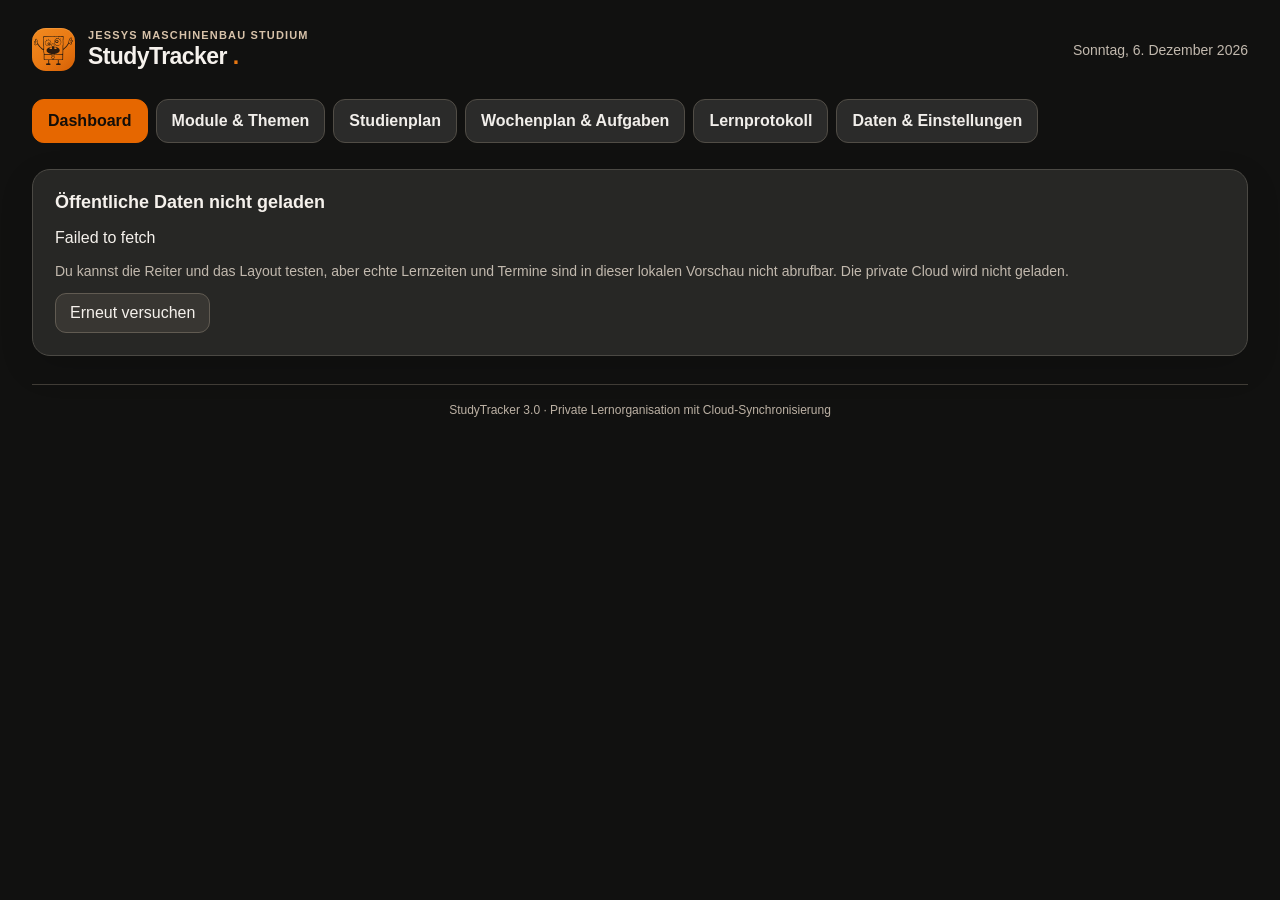
==== commit 05329148: "Publish StudyTracker 3.0: unified login, private cloud, learning charts, responsive theme and option" ====
--- a/index.html
+++ b/index.html
@@ -1,21 +1,21 @@
 <!doctype html>
-<html lang="de"><head><meta charset="utf-8"><meta name="viewport" content="width=device-width,initial-scale=1,viewport-fit=cover"><meta name="theme-color" content="#111827"><title>StudyTracker 2.4 — Timer & Praxisphasen</title>
+<html lang="de"><head><meta charset="utf-8"><meta name="viewport" content="width=device-width,initial-scale=1,viewport-fit=cover"><meta name="theme-color" content="#111110"><title>StudyTracker 3.0 – Jessys Maschinenbau Studium</title>
 <style>
-:root{font-family:Inter,ui-sans-serif,-apple-system,BlinkMacSystemFont,"Segoe UI",sans-serif;color:#e8eef8;background:#0b1020;font-synthesis:none}*{box-sizing:border-box}body{margin:0;min-height:100vh}button,input,select,textarea{font:inherit}button{cursor:pointer}button:disabled{opacity:.5;cursor:not-allowed}.shell{max-width:1250px;margin:auto;padding:28px 22px 80px}.top{display:flex;justify-content:space-between;align-items:center;gap:18px;margin-bottom:28px}.brand{display:flex;align-items:center;gap:13px}.logo{width:43px;height:43px;display:grid;place-items:center;border-radius:14px;background:linear-gradient(135deg,#60a5fa,#8b5cf6);font-size:23px}.eyebrow{letter-spacing:.15em;text-transform:uppercase;font-size:11px;color:#8ea1c2;font-weight:700}.brand h1{font-size:23px;margin:2px 0 0}.sub{color:#94a3b8;font-size:14px}.main{display:grid;grid-template-columns:minmax(0,1.55fr) minmax(310px,1fr);gap:18px}.stack{display:grid;gap:18px}.card{background:#151e33;border:1px solid #28344e;border-radius:20px;padding:22px;box-shadow:0 8px 28px #0407142a}.card h2{margin:0 0 8px;font-size:18px}.title-row{display:flex;justify-content:space-between;gap:8px;align-items:center;margin-bottom:16px}.muted{color:#94a3b8}.small{font-size:12px}.grid3{display:grid;grid-template-columns:repeat(3,minmax(0,1fr));gap:12px}.metric{border:1px solid #293955;background:#111a2c;border-radius:15px;padding:17px}.metric .num{font-size:28px;font-weight:800;letter-spacing:-1px;margin:8px 0 3px}.primary{background:#669dff;color:#071328;border:none;border-radius:11px;padding:11px 16px;font-weight:750}.secondary{background:#263552;color:#e9f0ff;border:1px solid #3a4d6a;border-radius:11px;padding:10px 14px}.danger{background:#43283b;color:#ffc5d2;border:1px solid #6c3d53;border-radius:10px;padding:8px 11px}.buttons{display:flex;gap:9px;flex-wrap:wrap}.field{display:grid;gap:7px;min-width:0}.field label{font-size:12px;color:#aab9d0;font-weight:650}.field input,.field select,.field textarea{width:100%;background:#10182b;border:1px solid #35435c;color:#edf3ff;border-radius:10px;padding:11px;outline:none}.field input:focus,.field select:focus,.field textarea:focus{border-color:#70a5ff}.two{display:grid;grid-template-columns:1fr 1fr;gap:12px}.three{display:grid;grid-template-columns:1fr 1fr 1fr;gap:12px}.timer{text-align:center;padding:13px 0 19px}.clock{font-variant-numeric:tabular-nums;font-size:clamp(44px,7vw,68px);font-weight:850;letter-spacing:-2px}.pill{display:inline-flex;align-items:center;border-radius:100px;background:#213755;color:#a9d1ff;padding:5px 11px;font-size:12px;font-weight:700}.timer .buttons{justify-content:center;margin-top:15px}.divider{border-top:1px solid #293852;margin:17px 0}.section-plain{margin-top:14px}.module-row{display:flex;justify-content:space-between;gap:15px;align-items:center;padding:12px 0;border-bottom:1px solid #28344e}.module-row:last-child{border-bottom:0}.module-name{display:flex;align-items:center;gap:9px;font-weight:650}.dot{height:10px;width:10px;border-radius:4px;display:inline-block;flex:none}.bar{height:8px;background:#0e1628;border-radius:8px;overflow:hidden;margin-top:8px}.bar>div{height:100%;border-radius:8px}.entry{border-bottom:1px solid #27344d;padding:13px 0;display:flex;justify-content:space-between;gap:8px;align-items:center}.entry:last-child{border-bottom:0}.entry strong{display:block;font-size:14px}.entry .muted{font-size:12px;margin-top:5px}.entry .right{display:flex;align-items:center;gap:9px;white-space:nowrap}.empty{border:1px dashed #3c4a62;border-radius:13px;padding:22px;text-align:center;color:#95a6c3;font-size:14px}.chart{display:flex;gap:8px;height:165px;align-items:end;margin-top:15px}.chart-item{flex:1;text-align:center;font-size:11px;color:#93a7c7;min-width:0}.chart-bar-container{height:130px;display:flex;align-items:end;justify-content:center;margin-bottom:8px;border-bottom:1px solid #33425e}.chart-bar{max-width:48px;width:75%;background:linear-gradient(#91baff,#4d82dd);border-radius:6px 6px 0 0;min-height:2px}.goal{margin-bottom:14px}.goal-head{display:flex;justify-content:space-between;font-size:13px;gap:8px}.goal-title{font-weight:650}.progress{height:8px;background:#0c1426;border-radius:10px;overflow:hidden;margin-top:8px}.progress div{height:100%;background:#75b9a1;border-radius:10px}.actions{display:flex;gap:6px}.icon-button{border:1px solid #37465f;background:#17233a;color:#aebdd6;border-radius:9px;padding:6px 9px}.nav{display:flex;gap:7px;margin-bottom:20px;flex-wrap:wrap}.tab{color:#b5c3d8;border:1px solid #2b3b55;background:#151f34;padding:10px 14px;border-radius:11px;font-weight:700}.tab.active{color:#0b1630;background:#a3c5ff;border-color:#a3c5ff}.hidden{display:none!important}.list-grid{display:grid;grid-template-columns:1fr 1fr;gap:18px}.topic{border:1px solid #2d3b55;border-radius:12px;padding:12px;margin-top:9px}.topic-top{display:flex;gap:9px;justify-content:space-between;align-items:center}.topic-title{font-size:14px;font-weight:650}.footer{color:#7185a3;text-align:center;font-size:12px;margin-top:28px}.toast{position:fixed;bottom:20px;right:20px;background:#a4e4c8;color:#123426;padding:11px 17px;border-radius:12px;box-shadow:0 12px 25px #0005;z-index:4}.inline-note{background:#1a2d45;color:#bed8fc;border:1px solid #395271;padding:12px;border-radius:12px;font-size:13px;line-height:1.5}.section-label{margin:0 0 12px;font-weight:750;font-size:14px}.file-label{display:inline-flex;align-items:center;justify-content:center}.datefilter{max-width:160px}dialog{border:1px solid #3a4a68;background:#162137;color:#edf3ff;border-radius:16px;max-width:min(500px,94vw);width:100%;padding:24px}dialog::backdrop{background:#050913bc}dialog h3{margin-top:0}@media(max-width:900px){.main,.list-grid{grid-template-columns:1fr}.shell{padding:20px 14px 70px}}@media(max-width:550px){.card{padding:17px}.grid3{grid-template-columns:1fr 1fr}.grid3 .metric:last-child{grid-column:span 2}.two,.three{grid-template-columns:1fr}.top{align-items:flex-start}.top .sub{display:none}.clock{font-size:52px}.metric .num{font-size:25px}}
-.filterbar{display:flex;flex-wrap:wrap;gap:12px;align-items:end;margin:12px 0 18px}.filterbar .field{min-width:160px;flex:1}.stats-table{width:100%;border-collapse:collapse;font-size:13px}.stats-table th{text-align:left;font-size:11px;color:#9cb0ce;font-weight:600;padding:10px 7px;border-bottom:1px solid #34415b}.stats-table td{padding:11px 7px;border-bottom:1px solid #283550}.stats-table td:last-child,.stats-table th:last-child{text-align:right}.topic-indent{padding-left:15px;border-left:2px solid #526a93}.topic-tools{display:flex;gap:6px;align-items:center}.chip{font-size:11px;padding:4px 7px;background:#24344d;color:#b9d5fd;border-radius:7px}.wide{grid-column:1/-1}@media(max-width:550px){.stats-table{font-size:12px}.filterbar{display:grid;grid-template-columns:1fr}}
+:root{font-family:Inter,ui-sans-serif,-apple-system,BlinkMacSystemFont,"Segoe UI",sans-serif;color:#f1eeea;background:#0d0d0c;font-synthesis:none}*{box-sizing:border-box}body{margin:0;min-height:100vh}button,input,select,textarea{font:inherit}button{cursor:pointer}button:disabled{opacity:.5;cursor:not-allowed}.shell{width:100%;max-width:2400px;margin-inline:auto;padding:24px clamp(16px,2.6vw,56px) 80px}.top{display:flex;justify-content:space-between;align-items:center;gap:18px;margin-bottom:28px}.brand{display:flex;align-items:center;gap:13px}.logo{width:43px;height:43px;display:grid;place-items:center;border-radius:14px;background:linear-gradient(135deg,#e66700,#b34e00);font-size:23px}.eyebrow{letter-spacing:.15em;text-transform:uppercase;font-size:11px;color:#c4b7a9;font-weight:700}.brand h1{font-size:23px;margin:2px 0 0}.sub{color:#b8b0a6;font-size:14px}.main{display:grid;grid-template-columns:minmax(0,1.55fr) minmax(310px,1fr);gap:18px}.stack{display:grid;gap:18px}.card{background:#2b2b2a;border:1px solid #42413f;border-radius:20px;padding:22px;box-shadow:0 8px 28px #0407142a}.card h2{margin:0 0 8px;font-size:18px}.title-row{display:flex;justify-content:space-between;gap:8px;align-items:center;margin-bottom:16px}.muted{color:#b8b0a6}.small{font-size:12px}.grid3{display:grid;grid-template-columns:repeat(3,minmax(0,1fr));gap:12px}.metric{border:1px solid #3d3c39;background:#20201f;border-radius:15px;padding:17px}.metric .num{font-size:28px;font-weight:800;letter-spacing:-1px;margin:8px 0 3px}.primary{background:#e66700;color:#17110c;border:none;border-radius:11px;padding:11px 16px;font-weight:750}.secondary{background:#353533;color:#f1eeea;border:1px solid #56534e;border-radius:11px;padding:10px 14px}.danger{background:#43283b;color:#ffc5d2;border:1px solid #6c3d53;border-radius:10px;padding:8px 11px}.buttons{display:flex;gap:9px;flex-wrap:wrap}.field{display:grid;gap:7px;min-width:0}.field label{font-size:12px;color:#c8bfb3;font-weight:650}.field input,.field select,.field textarea{width:100%;background:#1c1c1b;border:1px solid #56534e;color:#f5f1ec;border-radius:10px;padding:11px;outline:none}.field input:focus,.field select:focus,.field textarea:focus{border-color:#f08024}.two{display:grid;grid-template-columns:1fr 1fr;gap:12px}.three{display:grid;grid-template-columns:1fr 1fr 1fr;gap:12px}.timer{text-align:center;padding:13px 0 19px}.clock{font-variant-numeric:tabular-nums;font-size:clamp(44px,7vw,68px);font-weight:850;letter-spacing:-2px}.pill{display:inline-flex;align-items:center;border-radius:100px;background:#3a2b20;color:#ffbd83;padding:5px 11px;font-size:12px;font-weight:700}.timer .buttons{justify-content:center;margin-top:15px}.divider{border-top:1px solid #45433f;margin:17px 0}.section-plain{margin-top:14px}.module-row{display:flex;justify-content:space-between;gap:15px;align-items:center;padding:12px 0;border-bottom:1px solid #42413f}.module-row:last-child{border-bottom:0}.module-name{display:flex;align-items:center;gap:9px;font-weight:650}.dot{height:10px;width:10px;border-radius:4px;display:inline-block;flex:none}.bar{height:8px;background:#181817;border-radius:8px;overflow:hidden;margin-top:8px}.bar>div{height:100%;border-radius:8px}.entry{border-bottom:1px solid #42413f;padding:13px 0;display:flex;justify-content:space-between;gap:8px;align-items:center}.entry:last-child{border-bottom:0}.entry strong{display:block;font-size:14px}.entry .muted{font-size:12px;margin-top:5px}.entry .right{display:flex;align-items:center;gap:9px;white-space:nowrap}.empty{border:1px dashed #62594d;border-radius:13px;padding:22px;text-align:center;color:#c7bdb1;font-size:14px}.chart{display:flex;gap:8px;height:165px;align-items:end;margin-top:15px}.chart-item{flex:1;text-align:center;font-size:11px;color:#b7b0a8;min-width:0}.chart-bar-container{height:130px;display:flex;align-items:end;justify-content:center;margin-bottom:8px;border-bottom:1px solid #5a5248}.chart-bar{max-width:48px;width:75%;background:linear-gradient(#ffa04a,#e66700);border-radius:6px 6px 0 0;min-height:2px}.goal{margin-bottom:14px}.goal-head{display:flex;justify-content:space-between;font-size:13px;gap:8px}.goal-title{font-weight:650}.progress{height:8px;background:#181817;border-radius:10px;overflow:hidden;margin-top:8px}.progress div{height:100%;background:#c9803b;border-radius:10px}.actions{display:flex;gap:6px}.icon-button{border:1px solid #62594f;background:#292929;color:#e3d9cc;border-radius:9px;padding:6px 9px}.nav{display:flex;gap:7px;margin-bottom:20px;flex-wrap:wrap}.tab{color:#d9d0c5;border:1px solid #45433f;background:#272726;padding:10px 14px;border-radius:11px;font-weight:700}.tab.active{color:#21160b;background:#e97812;border-color:#e97812}.hidden{display:none!important}.list-grid{display:grid;grid-template-columns:1fr 1fr;gap:18px}.topic{border:1px solid #524a40;border-radius:12px;padding:12px;margin-top:9px}.topic-top{display:flex;gap:9px;justify-content:space-between;align-items:center}.topic-title{font-size:14px;font-weight:650}.footer{color:#b8aea1;text-align:center;font-size:12px;margin-top:28px}.toast{position:fixed;bottom:20px;right:20px;background:#a4e4c8;color:#123426;padding:11px 17px;border-radius:12px;box-shadow:0 12px 25px #0005;z-index:4}.inline-note{background:#3a2e23;color:#f4d6b4;border:1px solid #7b5a3d;padding:12px;border-radius:12px;font-size:13px;line-height:1.5}.section-label{margin:0 0 12px;font-weight:750;font-size:14px}.file-label{display:inline-flex;align-items:center;justify-content:center}.datefilter{max-width:160px}dialog{border:1px solid #685a4b;background:#262625;color:#f5f1ec;border-radius:16px;max-width:min(500px,94vw);width:100%;padding:24px}dialog::backdrop{background:#050913bc}dialog h3{margin-top:0}@media(max-width:900px){.main,.list-grid{grid-template-columns:1fr}.shell{padding:20px 14px 70px}}@media(max-width:550px){.card{padding:17px}.grid3{grid-template-columns:1fr 1fr}.grid3 .metric:last-child{grid-column:span 2}.two,.three{grid-template-columns:1fr}.top{align-items:flex-start}.top .sub{display:none}.clock{font-size:52px}.metric .num{font-size:25px}}
+.filterbar{display:flex;flex-wrap:wrap;gap:12px;align-items:end;margin:12px 0 18px}.filterbar .field{min-width:160px;flex:1}.stats-table{width:100%;border-collapse:collapse;font-size:13px}.stats-table th{text-align:left;font-size:11px;color:#c9bdb0;font-weight:600;padding:10px 7px;border-bottom:1px solid #51493e}.stats-table td{padding:11px 7px;border-bottom:1px solid #4a433a}.stats-table td:last-child,.stats-table th:last-child{text-align:right}.topic-indent{padding-left:15px;border-left:2px solid #b97b44}.topic-tools{display:flex;gap:6px;align-items:center}.chip{font-size:11px;padding:4px 7px;background:#433427;color:#f4d2a7;border-radius:7px}.wide{grid-column:1/-1}@media(max-width:550px){.stats-table{font-size:12px}.filterbar{display:grid;grid-template-columns:1fr}}
 
-.sem-table{width:100%;border-collapse:collapse}.sem-table th,.sem-table td{text-align:left;padding:10px 7px;border-bottom:1px solid #29364f;font-size:13px}.sem-table td:last-child{text-align:right}.sem-toolbar{display:flex;gap:9px;align-items:end;flex-wrap:wrap}.sem-calendar{display:grid;grid-template-columns:repeat(7,minmax(0,1fr));gap:6px}.sem-day{min-height:97px;padding:8px 5px;border:1px solid #33415c;border-radius:10px;background:#17213a;cursor:pointer;text-align:left;color:inherit;font-size:12px}.sem-day.focus{border-color:#60a5fa;background:#1e3558}.sem-day .small{font-size:10px;margin-top:7px;line-height:1.35}.sem-day.muted-day{opacity:.45}.sem-day strong{display:block}.sem-tag{display:block;background:#26405e;border-radius:5px;padding:3px;margin:4px 0}.sem-learn{background:#315849}.sem-event{border-bottom:1px solid #32415e;padding:10px 2px}.sem-event b{display:block}.sem-stat{display:grid;grid-template-columns:repeat(3,1fr);gap:12px}@media(max-width:660px){.sem-calendar{gap:3px}.sem-day{min-height:75px;padding:5px 3px}.sem-day .small{font-size:9px}.sem-stat{grid-template-columns:1fr 1fr}.sem-table{font-size:11px}}
+.sem-table{width:100%;border-collapse:collapse}.sem-table th,.sem-table td{text-align:left;padding:10px 7px;border-bottom:1px solid #4c453c;font-size:13px}.sem-table td:last-child{text-align:right}.sem-toolbar{display:flex;gap:9px;align-items:end;flex-wrap:wrap}.sem-calendar{display:grid;grid-template-columns:repeat(7,minmax(0,1fr));gap:6px}.sem-day{min-height:97px;padding:8px 5px;border:1px solid #554d42;border-radius:10px;background:#282827;cursor:pointer;text-align:left;color:inherit;font-size:12px}.sem-day.focus{border-color:#e66700;background:#493524}.sem-day .small{font-size:10px;margin-top:7px;line-height:1.35}.sem-day.muted-day{opacity:.45}.sem-day strong{display:block}.sem-tag{display:block;background:#55402c;border-radius:5px;padding:3px;margin:4px 0}.sem-learn{background:#315849}.sem-event{border-bottom:1px solid #5b5044;padding:10px 2px}.sem-event b{display:block}.sem-stat{display:grid;grid-template-columns:repeat(3,1fr);gap:12px}@media(max-width:660px){.sem-calendar{gap:3px}.sem-day{min-height:75px;padding:5px 3px}.sem-day .small{font-size:9px}.sem-stat{grid-template-columns:1fr 1fr}.sem-table{font-size:11px}}
 
-.planweek{display:grid;grid-template-columns:repeat(7,minmax(118px,1fr));gap:6px;min-width:800px}.planday{background:#151f34;border:1px solid #34445d;border-radius:9px;padding:8px;min-height:130px}.planday h3{font-size:12px;margin:0 0 8px}.planitem{display:block;border-radius:6px;padding:6px;margin:5px 0;font-size:11px;background:#293d58;overflow-wrap:anywhere}.planitem.learn{background:#285249}.planitem.exam{background:#70414e}.planitem.task{background:#53446d}.planitem.done{opacity:.5;text-decoration:line-through}.taskrow{padding:12px 0;border-bottom:1px solid #29364f}.taskrow .buttons{margin-top:8px}.taskrow .buttons button{padding:6px 9px}.statsmini{display:grid;grid-template-columns:repeat(3,minmax(0,1fr));gap:10px;margin:14px 0}.statsmini>div{background:#18243a;border-radius:9px;padding:13px}@media(max-width:650px){.statsmini{grid-template-columns:1fr}}
+.planweek{display:grid;grid-template-columns:repeat(7,minmax(118px,1fr));gap:6px;min-width:800px}.planday{background:#272726;border:1px solid #50493f;border-radius:9px;padding:8px;min-height:130px}.planday h3{font-size:12px;margin:0 0 8px}.planitem{display:block;border-radius:6px;padding:6px;margin:5px 0;font-size:11px;background:#4b3725;overflow-wrap:anywhere}.planitem.learn{background:#285249}.planitem.exam{background:#70414e}.planitem.task{background:#53446d}.planitem.done{opacity:.5;text-decoration:line-through}.taskrow{padding:12px 0;border-bottom:1px solid #4c453c}.taskrow .buttons{margin-top:8px}.taskrow .buttons button{padding:6px 9px}.statsmini{display:grid;grid-template-columns:repeat(3,minmax(0,1fr));gap:10px;margin:14px 0}.statsmini>div{background:#353029;border-radius:9px;padding:13px}@media(max-width:650px){.statsmini{grid-template-columns:1fr}}
 
-.scroll-section{max-height:460px;overflow-y:auto;overscroll-behavior:contain;padding-right:8px;scrollbar-gutter:stable;scrollbar-color:#607a9b #142038}.scroll-section:focus-visible{outline:2px solid #60a5fa;outline-offset:3px;border-radius:8px}@media(max-width:600px){.scroll-section{max-height:370px}}
+.scroll-section{max-height:460px;overflow-y:auto;overscroll-behavior:contain;padding-right:8px;scrollbar-gutter:stable;scrollbar-color:#9c8368 #28231d}.scroll-section:focus-visible{outline:2px solid #e66700;outline-offset:3px;border-radius:8px}@media(max-width:600px){.scroll-section{max-height:370px}}
 
 /* StudyTracker 2.2: event categories, accessible legend and mobile calendar */
-:root{--ev-exam:#f87171;--ev-lecture:#60a5fa;--ev-exercise:#fbbf24;--ev-tutorial:#a78bfa;--ev-practical:#2dd4bf;--ev-coaching:#c4b5fd;--ev-task:#fb923c;--ev-study:#34d399}
+:root{--ev-exam:#f87171;--ev-lecture:#e66700;--ev-exercise:#fbbf24;--ev-tutorial:#a78bfa;--ev-practical:#2dd4bf;--ev-coaching:#c4b5fd;--ev-task:#fb923c;--ev-study:#34d399}
 .event-pill{display:inline-flex;gap:5px;align-items:center;font-weight:650;font-size:11px;border:1px solid currentColor;padding:3px 7px;border-radius:7px;white-space:normal;line-height:1.3}
-.ev-exam{--event-color:var(--ev-exam);color:#fecaca;background:#612b3b!important}.ev-lecture{--event-color:var(--ev-lecture);color:#c1dcff;background:#1b416a!important}.ev-exercise{--event-color:var(--ev-exercise);color:#ffe5a0;background:#674b1d!important}.ev-tutorial{--event-color:var(--ev-tutorial);color:#e7d8ff;background:#453569!important}.ev-practical{--event-color:var(--ev-practical);color:#b9fff3;background:#1a534e!important}.ev-coaching{--event-color:var(--ev-coaching);color:#eee2ff;background:#483d69!important}.ev-task{--event-color:var(--ev-task);color:#ffe2bf;background:#664128!important}.ev-study{--event-color:var(--ev-study);color:#c9ffe8;background:#1d5040!important}
+.ev-exam{--event-color:var(--ev-exam);color:#fecaca;background:#612b3b!important}.ev-lecture{--event-color:var(--ev-lecture);color:#ffe0bb;background:#4c3020!important}.ev-exercise{--event-color:var(--ev-exercise);color:#ffe5a0;background:#674b1d!important}.ev-tutorial{--event-color:var(--ev-tutorial);color:#e7d8ff;background:#453569!important}.ev-practical{--event-color:var(--ev-practical);color:#b9fff3;background:#1a534e!important}.ev-coaching{--event-color:var(--ev-coaching);color:#eee2ff;background:#483d69!important}.ev-task{--event-color:var(--ev-task);color:#ffe2bf;background:#664128!important}.ev-study{--event-color:var(--ev-study);color:#c9ffe8;background:#1d5040!important}
 .planitem[class*="ev-"],.sem-tag[class*="ev-"]{border-left:4px solid var(--event-color);padding:5px 6px}
-.sem-event[class*="ev-"]{border-left:4px solid var(--event-color);background:#16243a;padding:10px 12px;margin:7px 0;border-radius:8px}
+.sem-event[class*="ev-"]{border-left:4px solid var(--event-color);background:#373027;padding:10px 12px;margin:7px 0;border-radius:8px}
 .sem-event .event-pill{margin-bottom:5px}
 .calendar-legend{display:flex;flex-wrap:wrap;gap:6px;margin:10px 0 15px}.calendar-legend .event-pill{font-size:11px}
 .sem-day{min-width:0;overflow:hidden}.sem-day .small{min-width:0;overflow:hidden}.sem-tag{overflow:hidden;text-overflow:ellipsis}
@@ -32,35 +32,101 @@
   dialog{max-width:calc(100vw - 20px);max-height:88dvh;overflow-y:auto;padding:15px}
 }
 @media(max-width:380px){.grid3{grid-template-columns:1fr}.grid3 .metric:last-child{grid-column:auto}.sem-day{min-height:69px}}
-body.st-auth-locked .nav{display:none!important}body.st-auth-locked .tab-panel:not(.reader-active){display:none!important}body.st-auth-locked #settings:not(.reader-active){display:none!important}body.st-auth-locked #settings>.card:not(:first-child){display:none!important}body.st-auth-locked #cloudActions{display:none!important}
-/* StudyTracker: one URL, server-filtered public reader and owner editor */
-#publicReader{width:100%;margin:0;padding:0}#publicReader .reader-nav{display:flex;gap:7px;flex-wrap:wrap;margin:18px 0}#publicReader .reader-nav button{color:#b5c3d8;border:1px solid #2b3b55;background:#151f34;padding:10px 14px;border-radius:11px;font-weight:700}#publicReader .reader-nav button.active{background:#a3c5ff;color:#0b1630}#publicReader .reader-grid{display:grid;grid-template-columns:repeat(3,minmax(0,1fr));gap:12px}#publicReader .reader-main{display:grid;grid-template-columns:minmax(0,1.55fr) minmax(310px,1fr);gap:18px}#publicReader .reader-main .stack{display:grid;align-content:start;gap:18px}#publicReader .reader-main .card{margin:0}#publicReader .reader-main .metric{border:1px solid #293955;background:#111a2c;border-radius:15px;padding:17px}#publicReader .reader-main .metric .num{font-size:28px;font-weight:800;letter-spacing:-1px;margin:8px 0 3px}#publicReader .reader-main .goal{margin-bottom:14px}#publicReader .reader-main .goal-head{display:flex;justify-content:space-between;font-size:13px;gap:8px}#publicReader .reader-main .goal-title{font-weight:650}#publicReader .reader-main .progress{height:8px;background:#0c1426;border-radius:10px;overflow:hidden;margin-top:8px}#publicReader .reader-main .progress>div{height:100%;background:#75b9a1;border-radius:8px}#publicReader .reader-section-intro{margin-bottom:17px;color:#94a3b8;font-size:14px}#publicReader .reader-list{max-height:440px;overflow-y:auto;overscroll-behavior:contain}#publicReader .reader-line{border-bottom:1px solid #28344e;padding:12px 0}#publicReader .reader-chip{font-size:11px;border-radius:6px;padding:4px 7px;background:#24344d}#publicReader .reader-week{display:grid;grid-template-columns:repeat(7,minmax(124px,1fr));gap:8px;overflow-x:auto}#publicReader .reader-day{background:#111a2c;border:1px solid #28344e;border-radius:12px;padding:12px;min-height:170px}#publicReader .reader-event{padding:7px;margin-top:6px;background:#1b3552;border-left:4px solid #60a5fa;border-radius:5px;font-size:12px;overflow-wrap:anywhere}#publicReader .reader-event.exam{border-color:#f87171}#publicReader .reader-event.task{border-color:#fb923c}#publicReader .reader-event.exercise{border-color:#fbbf24}#publicReader .reader-event.tutor{border-color:#a78bfa}#publicReader .reader-event.practical{border-color:#2dd4bf}#publicReader .reader-event.study{border-color:#34d399}#publicReader .reader-event.coaching{border-color:#c4b5fd}#publicReader .reader-filters{display:flex;gap:12px;flex-wrap:wrap;padding:9px 0 15px}#publicReader .reader-filters label{display:flex;align-items:center;gap:5px;font-size:13px}#publicReader button{cursor:pointer}#publicReader .reader-summary{color:#94a3b8}body.st-auth-locked #privateShell{display:block!important}body.st-auth-locked.reader-login #publicReader{display:none!important}body:not(.st-auth-locked) #publicReader{display:none!important}@media(max-width:900px){#publicReader .reader-main{grid-template-columns:1fr}}@media(max-width:700px){#publicReader{padding:0}#publicReader .reader-nav{flex-wrap:nowrap;overflow-x:auto;position:sticky;top:0;background:#0b1020;padding:8px 0;z-index:5}#publicReader .reader-nav button{white-space:nowrap}#publicReader .reader-grid{grid-template-columns:repeat(2,1fr)}#publicReader .reader-week{display:flex;scroll-snap-type:x mandatory}#publicReader .reader-day{min-width:78vw;scroll-snap-align:start}}
-body.st-auth-locked #adminPublicStats,body.st-auth-locked #adminPrivateFiles{display:none!important}
+body.st-auth-locked .nav{display:flex!important}body.st-auth-locked .nav [data-tab="practice"]{display:none!important}body.st-auth-locked .tab-panel:not(#settings){display:none!important}body.st-auth-locked #settings{display:block!important}body.st-auth-locked #settings>.card:not(:first-child){display:none!important}body.st-auth-locked #cloudActions{display:none!important}
+/* 3.0 role switch: exactly one common header and navigation. Private panels are never readable when logged out. */
+body.st-auth-locked .tab-panel{display:none!important}
+body.st-auth-locked #publicView:not([hidden]){display:block!important}
+body.st-auth-locked #settings:not(.hidden){display:block!important}
+body.st-auth-locked #settings>.card:not(:first-child){display:none!important}
+body.st-auth-locked .nav [data-tab="practice"]{display:none!important}
+body.st-auth-locked .nav [data-tab="settings"]{display:inline-block!important}
+body.st-auth-locked #privateExtraPanel{display:none!important}
+#publicView .stack{display:grid;gap:18px}#publicView .readonly-note{color:#c1b6a8;font-size:12px}
+#publicView .metrics{display:grid;grid-template-columns:repeat(3,minmax(0,1fr));gap:12px}
+#publicView .metrics>.metric{padding:17px}
+#publicView .scroll-box{max-height:420px;overflow:auto}
+#publicView .reader-day{border:1px solid #51493e;border-radius:10px;background:#282827;padding:7px;min-height:95px;color:inherit;cursor:pointer;text-align:left;overflow-wrap:anywhere}
+#publicView .reader-day.active{outline:2px solid #e66700}
+#publicView .reader-day.offmonth{opacity:.35}
+#publicView .reader-day .sem-tag{font-size:10px}
+#publicView .filter-line{display:flex;flex-wrap:wrap;gap:7px}
+#publicView .event-block{display:block;padding:5px;margin:4px 0;border-radius:6px;font-size:11px;line-height:1.45;background:#433328;border-left:4px solid #e66700}
+#publicView .event-block.ev-task{border-color:#fb923c}#publicView .event-block.ev-exam{border-color:#f87171}#publicView .event-block.ev-study{border-color:#34d399}#publicView .event-block.ev-exercise{border-color:#fbbf24}#publicView .event-block.ev-tutorial{border-color:#a78bfa}#publicView .event-block.ev-practical{border-color:#2dd4bf}#publicView .event-block.ev-coaching{border-color:#c4b5fd}
+#publicView .view-toolbar{display:flex;align-items:center;justify-content:space-between;gap:10px;flex-wrap:wrap}
+#publicView .quiet-note{font-size:12px;color:#b8b0a6}
+@media(max-width:800px){#publicView .metrics{grid-template-columns:repeat(2,minmax(0,1fr))}#publicView .planweek{overflow:auto}#publicView .reader-day{min-height:75px;padding:4px;font-size:11px}}
 
-/* Shared tab layout. Public content is a server-filtered projection, never local private db. */
-body.st-auth-locked #publicReader{display:none!important}
-body:not(.st-auth-locked) .public-panel-content{display:none!important}
-body.st-auth-locked .nav{display:flex!important}
-body.st-auth-locked .nav .tab[data-tab="practice"]{display:none!important}
-body.st-auth-locked .tab-panel{display:none!important}
-body.st-auth-locked .tab-panel.reader-active{display:block!important}
-body.st-auth-locked .tab-panel.reader-active > :not(.public-panel-content){display:none!important}
-body.st-auth-locked .tab-panel.reader-active > .public-panel-content{display:block!important}
-body.st-auth-locked .tab-panel.reader-active > .public-panel-content .card{margin-bottom:18px}
-body.st-auth-locked .tab-panel.reader-active > .public-panel-content .stack{gap:18px}
+/* Public dashboard: colored progress tracks per module */
+#publicView .goal-title{display:inline-flex;align-items:center;gap:8px}
+#publicView .progress{height:10px;background:#24201c;border-radius:999px;overflow:hidden}
+#publicView .progress .reader-goal-fill{height:100%;border-radius:999px;transition:width .25s ease;background-image:none}
 
-/* Public mode shows only the server-filtered reader, never original editor controls */
-body.st-auth-locked .tab-panel.reader-active > :not(#readerMain){display:none!important}
-body.st-auth-locked .tab-panel.reader-active > #readerMain{display:block!important}
-body.st-auth-locked .nav [data-tab="practice"]{display:none!important}
-body.st-auth-locked #readerMain .reader-event{font-size:11px;margin-top:4px;padding:5px 6px}
-body.st-auth-locked #readerMain .sem-day{color:#edf3ff;text-align:left;cursor:pointer}
-</style><link rel="manifest" href="./manifest.webmanifest"><meta name="apple-mobile-web-app-capable" content="yes"><meta name="apple-mobile-web-app-title" content="StudyTracker"><style>.detail-grid{display:grid;grid-template-columns:repeat(auto-fit,minmax(160px,1fr));gap:10px;margin:14px 0}.detail-card{background:#111a2c;border:1px solid #2d3b55;border-radius:13px;padding:13px}.detail-card strong{display:block;margin-top:6px;font-size:20px}.detail-section{margin:18px 0}.detail-topic{border:1px solid #2b3c59;padding:11px;border-radius:11px;margin:7px 0}.detail-child{margin-left:22px;border-left:3px solid #456187}.detail-actions{display:flex;flex-wrap:wrap;gap:6px;margin-top:8px}.detail-actions button{font-size:12px;padding:7px 10px}.detail-form{display:grid;grid-template-columns:repeat(auto-fit,minmax(170px,1fr));gap:10px;margin-top:12px}.detail-form .wide{grid-column:1/-1}.detail-link{overflow-wrap:anywhere}.muted-link{color:#a9caff}@media(max-width:550px){.detail-child{margin-left:10px}}</style><style>
-.focus-overlay{position:fixed;inset:0;background:#09101f;z-index:9999;display:flex;align-items:center;justify-content:center;padding:20px;overflow:auto}.focus-body{text-align:center;width:min(900px,100%)}.focus-head{display:flex;align-items:center;justify-content:space-between;gap:15px}.focus-time{font-size:clamp(58px,13vw,140px);font-variant-numeric:tabular-nums;font-weight:850;letter-spacing:-.055em;margin:14vh 0 12px}.focus-body .buttons button{min-height:50px;min-width:125px}.practice-asset{display:flex;align-items:center;flex-wrap:wrap;justify-content:space-between;gap:8px;padding:10px;border-bottom:1px solid #33425e}.practice-files{max-height:270px;overflow:auto;overscroll-behavior:contain}.phase-card{min-width:0}.phase-card textarea{min-height:78px}.phase-card a{word-break:break-all}.phase-card summary{cursor:pointer;font-weight:700;padding:4px}.practice-file-input{max-width:100%}@media(max-width:600px){.focus-time{margin:16vh 0 15px;font-size:clamp(48px,16vw,86px)}.focus-body .buttons{flex-direction:column}.focus-body .buttons button{width:100%}.practice-asset{align-items:flex-start}}
-</style></head><body class="st-auth-locked"><div class="shell" id="privateShell"><header class="top"><div class="brand"><div class="logo">◈</div><div><div class="eyebrow">Dein Maschinenbau-Studium</div><h1>StudyTracker <span style="color:#7eaaff">.</span></h1></div></div><div class="sub" id="today"></div></header><div id="publicReader"><nav id="readerNav" class="reader-nav"></nav><div id="readerStatus" class="sub">Freigegebene Daten werden geladen …</div><main id="readerMain"></main></div>
-<nav class="nav"><button class="tab" data-tab="dashboard">◫ Dashboard</button><button class="tab" data-tab="topics">▦ Module & Themen</button><button class="tab" data-tab="semester">▦ Studienplan</button><button class="tab" data-tab="planner">▤ Wochenplan & Aufgaben</button><button class="tab" data-tab="practice">▧ Praxisphasen</button><button class="tab" data-tab="history">◷ Lernprotokoll</button><button class="tab active" data-tab="settings">⚙ Daten & Einstellungen</button></nav>
-<section id="dashboard" class="tab-panel"><div class="stack"><div class="grid3"><div class="metric"><div class="sub">Heute gelernt</div><div class="num" id="todayMetric">0 h</div><div class="small muted" id="todayCount">0 Lerneinheiten</div></div><div class="metric"><div class="sub">Diese Woche</div><div class="num" id="weekMetric">0 h</div><div class="small muted" id="weekCount">0 Lerneinheiten</div></div><div class="metric"><div class="sub">Gesamte Lernzeit</div><div class="num" id="totalMetric">0 h</div><div class="small muted" id="totalCount">0 Einträge</div></div></div><div class="main"><div class="stack"><div class="card"><div class="title-row"><div><h2>Fokuszeit erfassen</h2><div class="sub">Zeit für ein Modul und Thema stoppen</div></div><span class="pill" id="timerStatus">Bereit</span></div><div class="two"><div class="field"><label for="timerModule">Modul</label><select id="timerModule"></select></div><div class="field"><label for="timerTopic">Thema (optional)</label><select id="timerTopic"></select></div></div><div class="timer"><div class="clock" id="clock">00:00:00</div><div class="sub" id="runningInfo">Bereit für deine nächste Lerneinheit?</div><div class="buttons"><button id="startBtn" class="primary">▶ Starten</button><button id="pauseBtn" class="secondary" disabled>Ⅱ Pause</button><button id="finishBtn" class="secondary" disabled>■ Speichern</button><button id="resetBtn" class="icon-button" title="Timer zurücksetzen">↺</button><button id="focusOpen" class="secondary" type="button">⛶ Fokusmodus</button></div></div><div class="divider"></div><div class="section-label">Oder Lernzeit manuell hinzufügen</div><form id="manualForm" class="stack" style="gap:12px"><div class="three"><div class="field"><label>Datum</label><input type="date" id="manualDate" required></div><div class="field"><label>Dauer (Minuten)</label><input type="number" id="manualMinutes" min="1" max="1440" value="45" required></div><div class="field"><label>Modul</label><select id="manualModule"></select></div></div><div class="two"><div class="field"><label>Thema (optional)</label><select id="manualTopic"></select></div><div class="field"><label>Notiz (optional)</label><input id="manualNote" maxlength="160" placeholder="z. B. Aufgabenblatt 2"></div></div><button class="secondary" type="submit">+ Lernzeit eintragen</button></form></div><div class="card"><div class="title-row"><div><h2>Lernstunden der letzten 7 Tage</h2><div class="sub">Nur tatsächlich erfasste Lernzeit</div></div></div><div class="chart" id="weekChart"></div></div><div class="card"><div class="title-row"><h2>Letzte Lerneinheiten</h2><button class="icon-button" data-go="history">Alle ansehen →</button></div><div id="recentEntries"></div></div></div><div class="stack"><div class="card"><div class="title-row"><div><h2>Modulübersicht</h2><div class="sub">Deine gesamte Lernzeit je Modul</div></div><button class="icon-button" data-go="topics">Bearbeiten →</button></div><div id="moduleOverview"></div></div><div class="card"><div class="title-row"><div><h2>Wochenziele</h2><div class="sub">Montag bis Sonntag</div></div></div><div id="goalOverview"></div></div><div class="card"><h2>Dein Lerncockpit</h2><p class="sub" style="line-height:1.6">Starte mit einem Modul, lege Themen an und protokolliere deine Lernzeit. Die Statistiken werden automatisch aus deinen Einträgen berechnet.</p></div></div></div></div></section>
-<section id="topics" class="tab-panel hidden"><div class="card" style="margin-bottom:18px"><div class="title-row"><div><h2>Modul-Cockpit</h2><p class="sub">Wähle ein Modul, bearbeite seine Angaben und verwalte darunter die zugehörigen Themen und Unterthemen.</p></div></div><div class="field"><label>Modul auswählen</label><select id="detailModule"></select></div><div id="moduleDetail" style="margin-top:16px"></div></div><div class="list-grid"><div class="stack"><div class="card"><h2>Neues Modul hinzufügen</h2><p class="sub">Zum Beispiel Mathematik I oder Technische Mechanik.</p><form id="moduleForm" class="stack"><div class="field"><label>Modulname</label><input id="newModule" maxlength="60" placeholder="Modulname" required></div><div class="two"><div class="field"><label>Wochenziel (Stunden)</label><input id="newGoal" type="number" min="0" max="168" step="0.5" value="4" required></div><div class="field"><label>Farbe</label><input id="newColor" type="color" value="#679cfa" style="height:43px;padding:4px"></div></div><button class="primary">+ Modul anlegen</button></form></div><div class="card"><h2>Deine Module</h2><div id="moduleList" class="scroll-section" tabindex="0" aria-label="Deine Module, scrollbarer Bereich"></div></div></div><div class="stack"><div class="card"><h2>Thema hinzufügen</h2><form id="topicForm" class="stack"><div class="field"><label>Modul</label><select id="topicModule"></select></div><div class="field"><label>Übergeordnetes Thema (optional)</label><select id="parentTopic"><option value="">Hauptthema</option></select></div><div class="field"><label>Thema / Unterthema</label><input id="newTopic" maxlength="100" placeholder="z. B. Integralrechnung" required></div><div class="field"><label>Aktueller Kenntnisstand</label><select id="topicMastery"><option value="0">Noch nicht begonnen</option><option value="1">Unsicher</option><option value="2">In Bearbeitung</option><option value="3">Gut verstanden</option><option value="4">Sicher beherrscht</option></select></div><button class="secondary">+ Thema anlegen</button></form></div><div class="card"><div class="title-row"><h2>Themen & Wissensstand</h2><span class="small muted" id="topicCount"></span></div><div id="topicList" class="scroll-section" tabindex="0" aria-label="Themen und Wissensstand, scrollbarer Bereich"></div></div></div></div><div class="card" style="margin-top:18px"><div class="title-row"><div><h2>Lernzeit nach Thema</h2><div class="sub">Auswertung deiner dokumentierten Lerneinheiten</div></div></div><div class="filterbar"><div class="field"><label>Modul</label><select id="statsModule"></select></div><div class="field"><label>Zeitraum</label><select id="statsPeriod"><option value="all">Gesamte Zeit</option><option value="week">Diese Woche</option><option value="month">Dieser Monat</option></select></div></div><div id="topicStats" class="scroll-section" tabindex="0" aria-label="Themenstatistik, scrollbarer Bereich"></div></div></section>
+/* Login-only settings for visitors: prevent exports, destructive controls and admin forms. */
+body.st-auth-locked #settings > :not(:first-child){display:none!important}
+body.st-auth-locked #settings > .card:first-child #cloudActions{display:none!important}
+
+/* Only the active viewer screen or login card, never both */
+body.st-auth-locked.reader-browsing #settings{display:none!important}
+body.st-auth-locked:not(.reader-browsing) #settings:not(.hidden){display:block!important}
+</style><link rel="manifest" href="./manifest.webmanifest"><meta name="apple-mobile-web-app-capable" content="yes"><meta name="apple-mobile-web-app-title" content="StudyTracker"><style>.detail-grid{display:grid;grid-template-columns:repeat(auto-fit,minmax(160px,1fr));gap:10px;margin:14px 0}.detail-card{background:#20201f;border:1px solid #5a5147;border-radius:13px;padding:13px}.detail-card strong{display:block;margin-top:6px;font-size:20px}.detail-section{margin:18px 0}.detail-topic{border:1px solid #5e5142;padding:11px;border-radius:11px;margin:7px 0}.detail-child{margin-left:22px;border-left:3px solid #bf844f}.detail-actions{display:flex;flex-wrap:wrap;gap:6px;margin-top:8px}.detail-actions button{font-size:12px;padding:7px 10px}.detail-form{display:grid;grid-template-columns:repeat(auto-fit,minmax(170px,1fr));gap:10px;margin-top:12px}.detail-form .wide{grid-column:1/-1}.detail-link{overflow-wrap:anywhere}.muted-link{color:#ffc58c}@media(max-width:550px){.detail-child{margin-left:10px}}</style><style>
+.focus-overlay{position:fixed;inset:0;background:#10100f;z-index:9999;display:flex;align-items:center;justify-content:center;padding:20px;overflow:auto}.focus-body{text-align:center;width:min(900px,100%)}.focus-head{display:flex;align-items:center;justify-content:space-between;gap:15px}.focus-time{font-size:clamp(58px,13vw,140px);font-variant-numeric:tabular-nums;font-weight:850;letter-spacing:-.055em;margin:14vh 0 12px}.focus-body .buttons button{min-height:50px;min-width:125px}.practice-asset{display:flex;align-items:center;flex-wrap:wrap;justify-content:space-between;gap:8px;padding:10px;border-bottom:1px solid #5d5348}.practice-files{max-height:270px;overflow:auto;overscroll-behavior:contain}.phase-card{min-width:0}.phase-card textarea{min-height:78px}.phase-card a{word-break:break-all}.phase-card summary{cursor:pointer;font-weight:700;padding:4px}.practice-file-input{max-width:100%}@media(max-width:600px){.focus-time{margin:16vh 0 15px;font-size:clamp(48px,16vw,86px)}.focus-body .buttons{flex-direction:column}.focus-body .buttons button{width:100%}.practice-asset{align-items:flex-start}}
+</style><style id="st-orange-theme">
+:root{color-scheme:dark;--st-bg:#0d0d0c;--st-surface:#2b2b2a;--st-accent:#e66700;--st-border:#494743;--st-text:#f1eeea;--st-muted:#beb5aa}
+html,body{background:#0d0d0c;color:var(--st-text)}
+.card{background:#2b2b2a;border-color:#46443f;box-shadow:0 8px 28px #0005}
+.metric,.fm-tree,.fm-detail{background:#20201f;border-color:#46443f}
+.primary,.tab.active,.nav .tab.active{background:#e66700!important;color:#140e08!important;border-color:#e66700!important}
+.primary:hover,.tab.active:hover{background:#f27b18!important}
+.secondary,.nav .tab,.fm-item{background:#2b2b2a;color:#f1eeea;border-color:#514d46}
+.secondary:hover,.nav .tab:not(.active):hover,.fm-item:hover{background:#38352f;border-color:#a85619}
+.field input,.field select,.field textarea,input[type=search],input[type=email],input[type=password]{background:#1b1b1a;color:#f1eeea;border-color:#55514b}
+.field input:focus,.field select:focus,.field textarea:focus,input:focus-visible,textarea:focus-visible,select:focus-visible{outline-color:#e66700;border-color:#e66700}
+a{color:#f39146}a:hover{color:#ffb775}
+.pill{background:#413025;color:#ffc08b}
+.chart-bar{background:linear-gradient(#f99a46,#e66700)}
+.progress,.bar{background:#191918}
+.progress>div:not([style]),.bar>div:not([style]){background:#e66700}
+.logo{background:linear-gradient(135deg,#e66700,#8b3900)}
+.fm-node:hover,.fm-node[aria-selected=true]{background:#483324;color:#fff2e9}
+.fm-preview,.fm-notice{border-color:#73543b}
+.fm-notice{background:#30271f}
+::selection{background:#e66700;color:#0d0d0c}
+</style><style id="st-focus-apple">
+/* Focus timer: restrained, Apple-inspired minimal presentation */
+#focusOverlay.focus-overlay{background:#0d0d0c;color:#f5f4f1;background-image:radial-gradient(ellipse at 50% 42%,#25201b 0%,#141311 38%,#0d0d0c 73%);padding:clamp(20px,4vw,52px)}
+#focusOverlay .focus-body{width:min(1040px,100%);min-height:min(640px,88dvh);display:flex;flex-direction:column;justify-content:center;align-items:center;position:relative}
+#focusOverlay .focus-head{position:absolute;top:0;left:0;right:0;width:100%}
+#focusOverlay .focus-head .pill{background:#292623;color:#c4beb6;border:1px solid #474039;letter-spacing:.08em;text-transform:uppercase;font-size:11px;font-weight:650;padding:9px 15px}
+#focusOverlay .focus-head #focusClose{background:#2b2b2a;color:#e7e3de;border:1px solid #44423e;border-radius:999px;min-width:0;padding:10px 18px;font-weight:600}
+#focusOverlay .focus-time{font-family:-apple-system,BlinkMacSystemFont,"SF Pro Display",Inter,ui-sans-serif,system-ui,sans-serif;font-size:clamp(66px,14vw,166px);font-weight:300;letter-spacing:-.065em;line-height:1.1;color:#f7f6f3;font-variant-numeric:tabular-nums;margin:4vh 0 16px;text-shadow:0 0 55px #e6670011}
+#focusOverlay #focusState{color:#e66700;font-weight:650;letter-spacing:.04em;font-size:15px;margin:0 0 6px}
+#focusOverlay #focusSubject{color:#b4aea7;font-size:15px;margin:4px 0 34px;max-width:90%;overflow-wrap:anywhere}
+#focusOverlay .focus-body>.buttons{gap:13px;justify-content:center;flex-wrap:wrap}
+#focusOverlay .focus-body>.buttons button{border-radius:999px;min-width:140px;min-height:54px;padding:12px 23px;font-size:15px;font-weight:650;transition:background .18s ease,border-color .18s ease}
+#focusOverlay #focusStart{background:#e66700;color:#140d06;border:1px solid #e66700}
+#focusOverlay #focusStart:hover{background:#f58221}
+#focusOverlay #focusPause,#focusOverlay #focusFinish{background:#2b2b2a;color:#f2ede7;border:1px solid #514b44}
+#focusOverlay #focusPause:hover,#focusOverlay #focusFinish:hover,#focusOverlay #focusClose:hover{background:#3d3935}
+#focusOverlay button:focus-visible{outline:2px solid #e66700;outline-offset:3px}
+@media(max-width:600px){#focusOverlay .focus-body{min-height:88dvh}#focusOverlay .focus-time{font-size:clamp(50px,13vw,94px)}#focusOverlay .focus-head{align-items:flex-start}#focusOverlay .focus-body>.buttons button{min-width:110px;min-height:48px;padding:10px 14px}}
+@media(prefers-reduced-motion:reduce){#focusOverlay .focus-body>.buttons button{transition:none}}
+</style><style id="st-dashboard-actions">
+.btn-ghost{display:inline-flex;align-items:center;justify-content:center;gap:8px;min-height:40px;padding:0 14px;border:1px solid #504b45;background:rgba(255,255,255,.025);color:#f4efe8;border-radius:12px;font:inherit;font-size:14px;font-weight:600;line-height:1;white-space:nowrap;transition:background .18s ease,border-color .18s ease,transform .12s ease}
+.btn-ghost:hover{background:rgba(230,103,0,.12);border-color:#e66700;color:#fff}
+.btn-ghost:active{transform:translateY(1px)}
+.btn-ghost:focus-visible{outline:2px solid #e66700;outline-offset:3px}
+.btn-ghost:disabled{opacity:.5;cursor:not-allowed}
+.btn-ghost .btn-arrow{font-size:21px;line-height:0.8;font-weight:400;opacity:.9}
+.btn-ghost.btn-small{min-height:38px;padding:0 13px}
+.btn-ghost.btn-icon{width:44px;min-width:44px;height:44px;padding:0;aspect-ratio:1/1;font-size:22px}
+.btn-ghost.btn-icon span{display:block;line-height:1}
+@media(prefers-reduced-motion:reduce){.btn-ghost{transition:none}}
+</style><style id="st-pdf-theme">
+.st-pdf-card{margin-top:18px}.st-pdf-toolbar,.st-pdf-controls{display:flex;align-items:center;gap:10px;flex-wrap:wrap}.st-pdf-upload{cursor:pointer;display:inline-flex;align-items:center}.st-pdf-layout{display:grid;grid-template-columns:minmax(225px,290px) minmax(0,1fr);gap:14px;margin-top:20px}.st-pdf-sidebar{background:#20201f;border:1px solid #484540;border-radius:12px;padding:12px;max-height:80vh;overflow:auto}.st-pdf-sidebar-head{display:grid;gap:10px}.st-pdf-sidebar input,.st-pdf-controls input{background:#191918;border:1px solid #504b45;color:#f1eeea;border-radius:9px;padding:10px;min-width:0;width:100%}.st-pdf-outline{margin:12px 0;display:grid;gap:2px;max-height:38vh;overflow:auto}.st-pdf-outline button,.st-pdf-results button,.st-pdf-bookmarks button{display:block;width:100%;border:0;border-radius:8px;background:transparent;color:#e9e4de;text-align:left;padding:8px;cursor:pointer;overflow-wrap:anywhere}.st-pdf-outline button:hover,.st-pdf-results button:hover,.st-pdf-bookmarks button:hover{background:#423023}.st-pdf-search{border-top:1px solid #484540;padding-top:12px}.st-pdf-search label{display:block;margin-bottom:9px;font-size:13px}.st-pdf-search .buttons{flex-wrap:nowrap}.st-pdf-search .buttons input{flex:1}.st-pdf-results{max-height:200px;overflow:auto;margin-top:10px}.st-pdf-results small{color:#b9aa9b;display:block}.st-pdf-main{min-width:0}.st-pdf-controls{padding:5px 0 12px}.st-pdf-controls #stPdfPage{width:70px}.st-pdf-controls button{min-width:40px}.st-pdf-stage{background:#181817;border:1px solid #45413d;border-radius:12px;max-height:75vh;overflow:auto;padding:18px;text-align:center}.st-pdf-page{position:relative;display:inline-block;vertical-align:top;line-height:0;box-shadow:0 8px 30px #0008}.st-pdf-page canvas{display:block;max-width:none}.st-pdf-link-layer{position:absolute;inset:0;pointer-events:none}.st-pdf-link-layer a{position:absolute;pointer-events:auto;cursor:pointer;outline:1px solid transparent}.st-pdf-link-layer a:hover,.st-pdf-link-layer a:focus-visible{outline:2px solid #e66700;background:#e6670029}.st-pdf-bookmarks{display:flex;flex-wrap:wrap;gap:5px;margin-bottom:8px}.st-pdf-bookmarks button{width:auto;background:#302b26;border:1px solid #50463b;font-size:12px}.st-pdf-card[hidden],#stPdfWorkspace[hidden]{display:none!important}@media(max-width:780px){.st-pdf-layout{grid-template-columns:1fr}.st-pdf-sidebar{max-height:38vh}.st-pdf-stage{padding:7px}}
+</style><style id="st-annotation-theme">.st-annotation-controls{display:flex;gap:7px;flex-wrap:wrap;margin:10px 0}.st-annotation-controls button{font-size:12px;padding:8px 10px}.st-annotation-controls button[aria-pressed=true]{background:#e66700;color:#14100a;border-color:#e66700}.st-pdf-ink{position:absolute;inset:0;pointer-events:none;touch-action:none}.st-pdf-ink.st-draw-active{pointer-events:auto;cursor:crosshair}.st-annotation-note{display:inline-flex;align-items:center;gap:6px;background:#342a21;border:1px solid #634a33;color:#f2ebe3;border-radius:9px;padding:8px 11px;font-size:12px;cursor:pointer}.st-annotation-note:hover{border-color:#e66700}</style><style id="st-comments-theme">.st-annotation-controls select{background:#252422;border:1px solid #5b5147;color:#f6eee6;border-radius:9px;padding:7px 9px}.st-pen-label{font-size:12px;color:#c2b6ab;align-self:center}.st-pdf-content-grid{display:grid;grid-template-columns:minmax(0,1fr) minmax(245px,300px);gap:13px;align-items:start}.st-review-pane{background:#262523;border:1px solid #4e4740;border-radius:12px;padding:14px;max-height:75vh;overflow:auto}.st-review-title{display:flex;justify-content:space-between;gap:8px;align-items:center;margin-bottom:13px}.st-review-compose{display:grid;gap:8px}.st-review-compose textarea{background:#181817;color:#f2ede8;border:1px solid #534b44;border-radius:10px;resize:vertical;width:100%;padding:11px;font:inherit}.st-review-compose textarea:focus{outline:2px solid #e66700;outline-offset:1px}.st-review-list{display:grid;gap:9px;margin-top:14px}.st-review-comment{padding:12px;background:#1d1c1a;border:1px solid #514a43;border-radius:10px;overflow-wrap:anywhere}.st-review-comment p{white-space:pre-wrap;margin:9px 0;color:#f1eae3;line-height:1.5}.st-review-comment .buttons{justify-content:flex-end}.st-review-comment button{font-size:12px;padding:7px 10px}.st-review-pagehint{font-size:12px;color:#e68a43;font-weight:600}.st-review-empty{color:#b7aaa0;font-size:13px}@media(max-width:1050px){.st-pdf-content-grid{grid-template-columns:1fr}.st-review-pane{max-height:320px}}</style><style id="st-private-cloud-style">#stPrivateCloud{margin-top:18px}#stPrivateCloud .buttons input{background:#1e1d1b;color:#eee9e4;border:1px solid #54483d;border-radius:10px;padding:9px;max-width:100%}.st-cloud-grid{display:grid;grid-template-columns:minmax(185px,1fr) minmax(0,2fr);gap:14px;margin-top:18px}.st-cloud-folders,.st-cloud-files{display:flex;flex-direction:column;align-items:stretch;gap:7px;background:#1d1c1b;padding:12px;border:1px solid #45403a;border-radius:12px;min-width:0}.st-cloud-folders button{text-align:left}.cloud-file-row{display:flex;flex-wrap:wrap;gap:8px;align-items:center;justify-content:space-between;padding:10px;border:1px solid #49413a;border-radius:9px}.cloud-file-row span{overflow-wrap:anywhere;flex:1;min-width:130px}@media(max-width:700px){.st-cloud-grid{grid-template-columns:1fr}}</style><link rel="stylesheet" href="./design-system.css?v=6"></head><body class="st-auth-locked"><div class="shell"><header class="top"><div class="brand"><div class="logo"><img src="./brand-mascot.svg" alt="" width="43" height="43" decoding="async"></div><div><div class="eyebrow">Jessys Maschinenbau Studium</div><h1>StudyTracker <span style="color:#e97812">.</span></h1></div></div><div class="sub" id="today"></div></header>
+<nav class="nav" id="sharedNav"><button class="tab" data-tab="dashboard">Dashboard</button><button class="tab" data-tab="topics">Module & Themen</button><button class="tab" data-tab="semester">Studienplan</button><button class="tab" data-tab="planner">Wochenplan & Aufgaben</button><button class="tab" data-tab="practice">Praxisphasen</button><button class="tab" data-tab="files">Dateien & Dokumente</button><button class="tab" data-tab="history">Lernprotokoll</button><button class="tab active" data-tab="settings">Daten & Einstellungen</button></nav>
+<div id="publicView" hidden aria-live="polite"></div><section id="dashboard" class="tab-panel"><div class="stack"><div class="grid3"><div class="metric"><div class="sub">Heute gelernt</div><div class="num" id="todayMetric">0 h</div><div class="small muted" id="todayCount">0 Lerneinheiten</div></div><div class="metric"><div class="sub">Diese Woche</div><div class="num" id="weekMetric">0 h</div><div class="small muted" id="weekCount">0 Lerneinheiten</div></div><div class="metric"><div class="sub">Gesamte Lernzeit</div><div class="num" id="totalMetric">0 h</div><div class="small muted" id="totalCount">0 Einträge</div></div></div><div class="main"><div class="stack"><div class="card"><div class="title-row"><div><h2>Fokuszeit erfassen</h2><div class="sub">Zeit für ein Modul und Thema stoppen</div></div><span class="pill" id="timerStatus">Bereit</span></div><div class="two"><div class="field"><label for="timerModule">Modul</label><select id="timerModule"></select></div><div class="field"><label for="timerTopic">Thema (optional)</label><select id="timerTopic"></select></div></div><div class="timer"><div class="clock" id="clock">00:00:00</div><div class="sub" id="runningInfo">Bereit für deine nächste Lerneinheit?</div><div class="buttons"><button id="startBtn" class="primary">▶ Starten</button><button id="pauseBtn" class="secondary" disabled>Ⅱ Pause</button><button id="finishBtn" class="secondary" disabled>■ Speichern</button><button id="resetBtn" class="btn-ghost btn-icon" type="button" title="Timer zurücksetzen" aria-label="Timer zurücksetzen"><span aria-hidden="true">↺</span></button><button id="focusOpen" class="secondary" type="button">⛶ Fokusmodus</button></div></div><div class="divider"></div><div class="section-label">Oder Lernzeit manuell hinzufügen</div><form id="manualForm" class="stack" style="gap:12px"><div class="three"><div class="field"><label>Datum</label><input type="date" id="manualDate" required></div><div class="field"><label>Dauer (Minuten)</label><input type="number" id="manualMinutes" min="1" max="1440" value="45" required></div><div class="field"><label>Modul</label><select id="manualModule"></select></div></div><div class="two"><div class="field"><label>Thema (optional)</label><select id="manualTopic"></select></div><div class="field"><label>Notiz (optional)</label><input id="manualNote" maxlength="160" placeholder="z. B. Aufgabenblatt 2"></div></div><button class="secondary" type="submit">+ Lernzeit eintragen</button></form></div><div class="card"><div class="title-row"><div><h2>Lernstunden der letzten 7 Tage</h2><div class="sub">Nur tatsächlich erfasste Lernzeit</div></div></div><div class="chart" id="weekChart"></div></div><div class="card"><div class="title-row"><h2>Letzte Lerneinheiten</h2><button class="btn-ghost btn-small" data-go="history" type="button">Alle ansehen <span class="btn-arrow" aria-hidden="true">›</span></button></div><div id="recentEntries"></div></div></div><div class="stack"><div class="card"><div class="title-row"><div><h2>Modulübersicht</h2><div class="sub">Deine gesamte Lernzeit je Modul</div></div><button class="btn-ghost btn-small" data-go="topics" type="button">Bearbeiten <span class="btn-arrow" aria-hidden="true">›</span></button></div><div id="moduleOverview"></div></div><div class="card"><div class="title-row"><div><h2>Wochenziele</h2><div class="sub">Montag bis Sonntag</div></div></div><div id="goalOverview"></div></div><div class="card"><h2>Dein Lerncockpit</h2><p class="sub" style="line-height:1.6">Starte mit einem Modul, lege Themen an und protokolliere deine Lernzeit. Die Statistiken werden automatisch aus deinen Einträgen berechnet.</p></div></div></div></div></section>
+<section id="topics" class="tab-panel hidden"><div class="card" style="margin-bottom:18px"><div class="title-row"><div><h2>Modul-Cockpit</h2><p class="sub">Wähle ein Modul, bearbeite seine Angaben und verwalte darunter die zugehörigen Themen und Unterthemen.</p></div></div><div class="field"><label>Modul auswählen</label><select id="detailModule"></select></div><div id="moduleDetail" style="margin-top:16px"></div></div><div class="list-grid"><div class="stack"><div class="card"><h2>Neues Modul hinzufügen</h2><p class="sub">Zum Beispiel Mathematik I oder Technische Mechanik.</p><form id="moduleForm" class="stack"><div class="field"><label>Modulname</label><input id="newModule" maxlength="60" placeholder="Modulname" required></div><div class="two"><div class="field"><label>Wochenziel (Stunden)</label><input id="newGoal" type="number" min="0" max="168" step="0.5" value="4" required></div><div class="field"><label>Farbe</label><input id="newColor" type="color" value="#e97812" style="height:43px;padding:4px"></div></div><button class="primary">+ Modul anlegen</button></form></div><div class="card"><h2>Deine Module</h2><div id="moduleList" class="scroll-section" tabindex="0" aria-label="Deine Module, scrollbarer Bereich"></div></div></div><div class="stack"><div class="card"><h2>Thema hinzufügen</h2><form id="topicForm" class="stack"><div class="field"><label>Modul</label><select id="topicModule"></select></div><div class="field"><label>Übergeordnetes Thema (optional)</label><select id="parentTopic"><option value="">Hauptthema</option></select></div><div class="field"><label>Thema / Unterthema</label><input id="newTopic" maxlength="100" placeholder="z. B. Integralrechnung" required></div><div class="field"><label>Aktueller Kenntnisstand</label><select id="topicMastery"><option value="0">Noch nicht begonnen</option><option value="1">Unsicher</option><option value="2">In Bearbeitung</option><option value="3">Gut verstanden</option><option value="4">Sicher beherrscht</option></select></div><button class="secondary">+ Thema anlegen</button></form></div><div class="card"><div class="title-row"><h2>Themen & Wissensstand</h2><span class="small muted" id="topicCount"></span></div><div id="topicList" class="scroll-section" tabindex="0" aria-label="Themen und Wissensstand, scrollbarer Bereich"></div></div></div></div><div class="card" style="margin-top:18px"><div class="title-row"><div><h2>Lernzeit nach Thema</h2><div class="sub">Auswertung deiner dokumentierten Lerneinheiten</div></div></div><div class="filterbar"><div class="field"><label>Modul</label><select id="statsModule"></select></div><div class="field"><label>Zeitraum</label><select id="statsPeriod"><option value="all">Gesamte Zeit</option><option value="week">Diese Woche</option><option value="month">Dieser Monat</option></select></div></div><div id="topicStats" class="scroll-section" tabindex="0" aria-label="Themenstatistik, scrollbarer Bereich"></div></div></section>
 <section id="semester" class="tab-panel hidden"><div class="stack"><div class="card"><h2>Studienplan · Wintersemester 2026/27</h2><p class="sub">Quelle: Modulhandbuch Version 8 und Stundenplan Wetzlar, Gruppe 5 (Stand 13.10.2026). Termine sind geplante Veranstaltungen, keine bestätigte Anwesenheit. Praxispräsentationen ausgeschlossen.</p><div class="buttons"><button id="semImport" class="primary">Studienmodule & Termine übernehmen</button><button id="semIcs">Kalender als ICS exportieren</button></div><p class="sub" id="semStatus">Der Import ist optional und wiederholbar. Vorher ein JSON-Backup erstellen.</p></div><div class="card"><h2>Soll-Ist-Workload</h2><p class="sub">Ist = selbst dokumentierte Lernzeit. Geplante Präsenzzeit wird getrennt dargestellt und nicht automatisch als besucht gezählt. Soll-Selbststudium stammt aus dem Modulhandbuch (25 h je ECTS).</p><div style="overflow:auto"><table class="sem-table"><thead><tr><th>Modul</th><th>ECTS</th><th>Soll gesamt</th><th>Soll Präsenz</th><th>Soll selbst</th><th>Ist gelernt</th><th>Offen selbst</th></tr></thead><tbody id="semWork"></tbody></table></div></div><div class="card"><div class="title-row"><h2>Kalender</h2><div class="sem-toolbar"><button id="semPrev">←</button><strong id="semMonth"></strong><button id="semNext">→</button></div></div><p class="sub">Klicke auf einen Tag, um Vorlesungen und deine Lernzeiten zu sehen.</p><div class="sem-calendar" id="semCalendar"></div><h3 id="semDayTitle"></h3><div id="semDayDetail"></div></div></div></section>
 <section id="planner" class="tab-panel hidden"><div class="stack">
 <div class="card"><div class="title-row"><div><h2>Wochenplan</h2><p class="sub">Vorlesungen, Lernblöcke, Klausuren und Aufgaben in einer Ansicht. Geplante Zeiten werden nicht als gelernt gezählt.</p></div><div class="sem-toolbar"><button id="planPrev" type="button">←</button><strong id="planWeek"></strong><button id="planNext" type="button">→</button><button id="planToday" type="button">Heute</button></div></div><div id="planCalendar" style="overflow-x:auto"></div></div>
@@ -68,374 +134,7 @@
 <div class="card"><div class="title-row"><h2>Aufgaben & Prüfungsvorbereitung</h2><span class="pill" id="taskCount">0 offen</span></div><div class="field"><label>Ansicht</label><select id="taskFilter"><option value="open">Offene Aufgaben</option><option value="all">Alle Einträge</option><option value="exam">Nur Prüfungen</option><option value="study">Nur Lernblöcke</option><option value="done">Erledigte Aufgaben</option></select></div><div id="taskList" class="scroll-section" tabindex="0" aria-label="Aufgabenliste, scrollbarer Bereich"></div></div></div>
 <div class="card"><h2>Semesteranalyse</h2><p class="sub">Zeitanteiliges Soll ist eine Orientierung, keine Bewertung deiner Lernleistung. Kalender-Vorlesungen sind geplant und werden nicht automatisch als besucht gezählt.</p><div id="planStats"></div></div>
 <div class="card"><h2>Offline & Datensicherung</h2><p class="sub" id="planOnlineStatus"></p><p class="sub">Einträge bleiben lokal erhalten. Die Synchronisierung erfolgt bei bestehender Verbindung und Anmeldung. Bei Änderungen auf mehreren Geräten kann ein Konflikt entstehen; exportiere deshalb regelmäßig JSON-Backups. Eine vollständige Offline-Installation (PWA) folgt als eigenes Update.</p></div>
-</div></section><section id="practice" class="tab-panel hidden"><div class="stack"><div class="card"><div class="title-row"><div><h2>Praxisphasen</h2><div class="sub">Praxisprojekte, Berichte, Protokolle und Präsentationen organisieren</div></div></div><form id="phaseForm" class="stack"><div class="two"><div class="field"><label>Name der Praxisphase</label><input id="phaseName" required maxlength="120" placeholder="z. B. Praxisphase 1 – Fertigung"></div><div class="field"><label>Zeitraum (optional)</label><input id="phasePeriod" maxlength="80" placeholder="z. B. März – April 2027"></div></div><div class="field"><label>Beschreibung (optional)</label><textarea id="phaseDesc" rows="2" maxlength="1500"></textarea></div><button type="submit" class="primary">+ Praxisphase anlegen</button></form></div><div id="phaseList" class="stack"></div><div class="card"><h2>Excel-Berichtsheft</h2><p class="sub">Trage einen privaten Excel-Online- oder OneDrive-Link ein. Der Link wird mit deinem Railway-Konto synchronisiert, aber nicht auf dem öffentlichen Dashboard angezeigt. Ob eine Vorschau eingebettet werden kann, hängt von der Freigabe und den Sicherheitseinstellungen des Anbieters ab.</p><form id="reportForm" class="stack"><div class="field"><label>Link zu deinem Berichtsheft (https://)</label><input id="reportLink" type="url" placeholder="https://..."></div><div class="buttons"><button class="primary" type="submit">Link speichern</button><a id="reportOpen" class="secondary hidden" target="_blank" rel="noopener noreferrer">Berichtsheft öffnen ↗</a><button id="reportPreview" type="button" class="secondary">Vorschau ein-/ausblenden</button></div></form><div id="reportFrameHolder" class="hidden" style="margin-top:16px"><p class="sub small">Die Vorschau lädt Inhalte von einem externen Anbieter. Ein Login kann notwendig sein; einige Anbieter blockieren das Einbetten.</p><iframe id="reportFrame" title="Excel Berichtsheft Vorschau" referrerpolicy="no-referrer" sandbox="allow-scripts allow-same-origin allow-forms allow-popups" style="width:100%;min-height:450px;border:1px solid #35435c;border-radius:14px;background:white"></iframe></div><div class="divider"></div><p class="sub small">Alternative: Eine lokale Excel-Datei kannst du unten bei einer Praxisphase als Anhang ablegen. Solche Anhänge bleiben ausschließlich auf diesem Gerät und sind nicht Bestandteil des JSON-Backups oder der Cloud-Synchronisierung.</p></div></div></section><section id="history" class="tab-panel hidden"><div class="card"><div class="title-row"><div><h2>Lernprotokoll</h2><div class="sub">Deine dokumentierten Lernzeiten</div></div><div class="field"><label>Nach Modul filtern</label><select id="historyModule" class="datefilter"></select></div></div><div class="filterbar"><div class="field"><label>Nach Thema filtern</label><select id="historyTopic"></select></div><div class="field"><label>Zeitraum</label><select id="historyPeriod"><option value="all">Gesamte Zeit</option><option value="week">Diese Woche</option><option value="month">Dieser Monat</option></select></div></div><div id="historyEntries"></div></div></section>
-<section id="settings" class="tab-panel"><div class="card" style="margin-bottom:18px"><h2>☁ Railway-Cloud-Synchronisierung</h2><p class="sub" style="line-height:1.65">Deine eigene API: <code>studytracker-api-production-7134.up.railway.app</code>. Sichere deine Lernzeiten vor der ersten Synchronisierung per JSON-Export. Bitte verwende dieselbe E-Mail wie die OWNER_EMAIL-Einstellung in Railway. Du kannst dich mit deinem Konto anmelden oder es einmalig registrieren.</p><div class="filterbar"><div class="field"><label>E-Mail-Adresse</label><input id="cloudEmail" type="email" autocomplete="username" placeholder="E-Mail-Adresse"></div><div class="field"><label>Passwort (mind. 12 Zeichen)</label><input id="cloudPassword" type="password" minlength="12" autocomplete="current-password" placeholder="Passwort"></div></div><div class="buttons"><button id="cloudLogin" class="primary">Anmelden</button><button id="cloudRegister" class="secondary hidden" style="display:none" disabled>Registrierung deaktiviert</button><button id="cloudLogout" class="secondary hidden">Abmelden</button></div><p class="sub small" id="cloudStatus" role="status" style="margin-top:14px">Nicht angemeldet – Daten werden nur lokal gespeichert.</p><div id="cloudActions" class="hidden"><div class="divider"></div><p class="sub" style="line-height:1.65"><strong>Erste Synchronisierung:</strong> Wähle nur eine Richtung. <strong>Hochladen</strong> ersetzt den Stand auf Railway durch die lokalen Daten; <strong>Herunterladen</strong> ersetzt die lokalen Daten durch den Railway-Stand. Danach werden Änderungen automatisch synchronisiert. Bei Konflikten wird gestoppt, nicht überschrieben.</p><div class="buttons"><button id="cloudUpload" class="primary">↑ Lokale Daten in die Cloud</button><button id="cloudDownload" class="secondary">↓ Cloud-Daten auf dieses Gerät</button><button id="cloudSyncNow" class="secondary">↻ Jetzt synchronisieren</button></div></div></div><div class="list-grid"><div class="card"><h2>Deine Daten sichern</h2><p class="sub" style="line-height:1.7">Exportiere alle Module, Themen und Lerneinheiten als JSON. Über „Importieren“ kannst du sie später auf diesem oder einem anderen Gerät wiederherstellen.</p><div class="buttons"><button id="exportBtn" class="primary">↓ JSON exportieren</button><label class="secondary file-label" for="importFile">↑ JSON importieren</label><input type="file" id="importFile" accept=".json,application/json" class="hidden"></div><div class="divider"></div><p class="sub small">Ein Import ersetzt deine aktuell gespeicherten Daten. Eine Sicherheitsabfrage schützt vor versehentlichem Überschreiben.</p></div><div class="card"><h2>Datenschutz & Speicher</h2><p class="sub" style="line-height:1.7">Deine Daten bleiben auch lokal im Browser gespeichert. Nach Anmeldung und einmaliger Auswahl einer Synchronisierungsrichtung werden Änderungen zusätzlich an Railway übertragen. Ohne aktive Verbindung bleiben Änderungen zunächst lokal. Sichere deine Daten regelmäßig per JSON-Export.</p><button id="clearBtn" class="danger">Alle lokalen Daten löschen</button></div></div><div class="card" id="adminPublicStats" style="margin-top:18px"><h2>🔒 Öffentliche Statistikfreigabe</h2><p class="sub">Standardmäßig privat. Nur ausgewählte Kennzahlen werden veröffentlicht. Keine Notizen, Aufgaben, Moodle-Links oder Dateien.</p><label><input type="checkbox" id="pubEnabled"> Öffentliches Statistik-Dashboard aktivieren</label><div class="filterbar" style="margin:12px 0"><label><input type="checkbox" class="pubField" value="total_hours"> Gesamtlernzeit</label><label><input type="checkbox" class="pubField" value="session_count"> Anzahl Lerneinheiten</label><label><input type="checkbox" class="pubField" value="modules"> Stunden je Modul</label></div><button id="pubSave" class="primary">Freigabe speichern</button><p id="pubInfo" class="sub small"></p></div><div class="card" id="adminPrivateFiles" style="margin-top:18px"><h2>🔐 Privater Dateispeicher</h2><p class="sub">Excel-Berichtsheft und Dokumente geschützt in PostgreSQL ablegen. Nur nach Anmeldung abrufbar. Maximale Dateigröße: 8 MB; bitte keine vertraulichen Unternehmensdaten ohne Freigabe hochladen.</p><input id="privateFileInput" type="file" accept=".xlsx,.xls,.pdf,.docx,.pptx,.txt,.csv"><button id="privateUpload" class="primary">Datei privat hochladen</button><p id="privateFilesInfo" class="sub small"></p><div id="privateFilesList" class="stack"></div></div></section><div class="footer">StudyTracker · Version 2.4 · Lokale Speicherung + optionale Railway-Synchronisierung</div></div>
+</div></section><section id="practice" class="tab-panel hidden"><div class="stack"><div class="card"><div class="title-row"><div><h2>Praxisphasen</h2><div class="sub">Praxisprojekte, Berichte, Protokolle und Präsentationen organisieren</div></div></div><form id="phaseForm" class="stack"><div class="two"><div class="field"><label>Name der Praxisphase</label><input id="phaseName" required maxlength="120" placeholder="z. B. Praxisphase 1 – Fertigung"></div><div class="field"><label>Zeitraum (optional)</label><input id="phasePeriod" maxlength="80" placeholder="z. B. März – April 2027"></div></div><div class="field"><label>Beschreibung (optional)</label><textarea id="phaseDesc" rows="2" maxlength="1500"></textarea></div><button type="submit" class="primary">+ Praxisphase anlegen</button></form></div><div id="phaseList" class="stack"></div><div class="card"><h2>Excel-Berichtsheft</h2><p class="sub">Trage einen privaten Excel-Online- oder OneDrive-Link ein. Der Link wird mit deinem Railway-Konto synchronisiert, aber nicht auf dem öffentlichen Dashboard angezeigt. Ob eine Vorschau eingebettet werden kann, hängt von der Freigabe und den Sicherheitseinstellungen des Anbieters ab.</p><form id="reportForm" class="stack"><div class="field"><label>Link zu deinem Berichtsheft (https://)</label><input id="reportLink" type="url" placeholder="https://..."></div><div class="buttons"><button class="primary" type="submit">Link speichern</button><a id="reportOpen" class="secondary hidden" target="_blank" rel="noopener noreferrer">Berichtsheft öffnen ↗</a><button id="reportPreview" type="button" class="secondary">Vorschau ein-/ausblenden</button></div></form><div id="reportFrameHolder" class="hidden" style="margin-top:16px"><p class="sub small">Die Vorschau lädt Inhalte von einem externen Anbieter. Ein Login kann notwendig sein; einige Anbieter blockieren das Einbetten.</p><iframe id="reportFrame" title="Excel Berichtsheft Vorschau" referrerpolicy="no-referrer" sandbox="allow-scripts allow-same-origin allow-forms allow-popups" style="width:100%;min-height:450px;border:1px solid #56534e;border-radius:14px;background:white"></iframe></div><div class="divider"></div><p class="sub small">Alternative: Eine lokale Excel-Datei kannst du unten bei einer Praxisphase als Anhang ablegen. Solche Anhänge bleiben ausschließlich auf diesem Gerät und sind nicht Bestandteil des JSON-Backups oder der Cloud-Synchronisierung.</p></div></div></section><section id="history" class="tab-panel hidden"><div class="card"><div class="title-row"><div><h2>Lernprotokoll</h2><div class="sub">Deine dokumentierten Lernzeiten</div></div><div class="field"><label>Nach Modul filtern</label><select id="historyModule" class="datefilter"></select></div></div><div class="filterbar"><div class="field"><label>Nach Thema filtern</label><select id="historyTopic"></select></div><div class="field"><label>Zeitraum</label><select id="historyPeriod"><option value="all">Gesamte Zeit</option><option value="week">Diese Woche</option><option value="month">Dieser Monat</option></select></div></div><section id="historyVizCard" class="st-history-viz-card" aria-label="Lernzeitverteilung nach Fach"><div class="st-history-viz-head"><div><h3>Lernzeiten nach Fach</h3><p class="sub small">Verteilung nach den ausgewählten Filtern</p></div><span id="historyVizSummary" class="st-history-total"></span></div><div id="historySemiChart" class="st-history-viz-layout" aria-live="polite"></div></section><div id="historyEntries"></div></div></section>
+<section id="files" class="tab-panel hidden"><div class="card" id="stPrivateCloud"><div class="title-row"><div><h2>Privater Cloud-Dateispeicher</h2><p class="sub">Eigene Ordner und Dokumente, ausschließlich mit Anmeldung. Getrennt von Lernzeiten und Modulen.</p></div><button id="cloudFilesReload" class="secondary" type="button">Aktualisieren</button></div><p class="sub small">Deine Dokumente gehören zu deinem normalen StudyTracker-Konto. Melde dich dafür unter „Daten & Einstellungen“ an.</p><p id="cloudStorageUsage" class="sub small">Speicher wird geladen …</p><div id="cloudStorageProgress" class="st-cloud-storage-track" role="progressbar" aria-label="Cloud-Speicherbelegung" aria-valuemin="0" aria-valuemax="100" aria-valuenow="0"><div id="cloudStorageBar"></div></div><p id="cloudFilesStatus" class="sub small" role="status">Melde dich unter „Daten & Einstellungen“ an, um deine privaten Dokumente zu laden.</p><div class="buttons"><button id="cloudFolderCreate" class="secondary" type="button">+ Neuer Ordner</button><input id="cloudFileInput" type="file" accept=".pdf,.txt,.csv,.png,.jpg,.jpeg,.webp,.xlsx,.xls,.docx,.pptx,.step,.stp,.stl" aria-label="Private Datei auswählen"><button id="cloudFileUpload" class="primary" type="button">Datei hochladen</button></div><div class="st-cloud-location"><strong id="cloudCurrentPath">Hauptordner</strong><label class="st-cloud-search-label" for="cloudFileSearch">Datei suchen <input type="search" id="cloudFileSearch" placeholder="Dateiname filtern …"></label></div><div class="st-cloud-grid"><div id="cloudFolderTree" class="st-cloud-folders"></div><div id="cloudFileList" class="st-cloud-files"></div></div><details class="st-migration"><summary>Bestehende PDFs aus der Testversion übernehmen (optional)</summary><p class="sub small">Nur falls du bereits PDFs im separaten Test-Dateispeicher gespeichert hast. Mit deinem damaligen Testpasswort kannst du Ordner, Dateien und PDF-Anmerkungen in dein normales Konto kopieren. Die Testdaten bleiben erhalten. Erneute Übertragungen überspringen bereits vorhandene Dateien mit gleichem Namen und gleicher Größe.</p><div class="st-migration-form"><div class="field"><label for="cloudImportPassword">Bisheriges Passwort der Test-Cloud</label><input id="cloudImportPassword" type="password" minlength="12" autocomplete="off" placeholder="Testpasswort (nur für die Übernahme)"></div><button type="button" class="secondary" id="cloudImportStart">Testdateien übernehmen</button></div><p class="st-migration-status" id="cloudImportStatus" role="status">Die Übernahme startet ausschließlich nach deiner Bestätigung.</p></details><dialog id="cloudActionDialog" class="st-cloud-dialog" aria-labelledby="cloudActionTitle"><form id="cloudActionForm" method="dialog"><div class="st-dialog-head"><h3 id="cloudActionTitle">Datei verwalten</h3><button id="cloudActionCancel" type="button" class="st-dialog-close" aria-label="Dialog schließen">×</button></div><div id="cloudActionInputWrap" class="field"><label for="cloudActionName">Neuer Name</label><input id="cloudActionName" type="text" maxlength="200" autocomplete="off" required><span class="sub small" id="cloudActionSuffix"></span></div><div id="cloudActionSelectWrap" class="field" hidden><label for="cloudActionDestination">Zielordner auswählen</label><select id="cloudActionDestination"></select><p class="sub small">Die Datei oder der Ordner bleibt erhalten. Nur der Speicherort ändert sich.</p></div><p id="cloudActionError" class="st-dialog-error" role="alert"></p><div class="st-dialog-actions"><button id="cloudActionBack" type="button" class="secondary">Abbrechen</button><button id="cloudActionSave" type="submit" class="primary">Speichern</button></div></form></dialog></div><div class="card st-pdf-card" id="stPdfReader"><div class="title-row"><div><h2>PDF-Bibliothek & Reader</h2><p class="sub">PDF nur lokal öffnen – sie wird nicht hochgeladen oder synchronisiert.</p></div><span class="pill">Privat</span></div><div class="st-pdf-toolbar"><label class="primary st-pdf-upload" for="stPdfInput">PDF auswählen</label><input id="stPdfInput" type="file" accept="application/pdf,.pdf" hidden><span id="stPdfFileLabel" class="sub small">Noch kein Dokument ausgewählt</span><button id="stPdfClose" type="button" class="secondary" disabled>Schließen</button></div><p class="sub small" id="stPdfMessage" role="status">Öffne deine Papula-Formelsammlung oder ein anderes PDF von deinem Computer. Die Datei bleibt in deinem Browser.</p><div id="stPdfWorkspace" class="st-pdf-layout" hidden><aside class="st-pdf-sidebar"><div class="st-pdf-sidebar-head"><strong>Inhaltsverzeichnis</strong><input id="stPdfOutlineSearch" type="search" placeholder="Kapitel filtern …" aria-label="Kapitel filtern"></div><div id="stPdfOutline" class="st-pdf-outline"></div><div class="st-pdf-search"><label for="stPdfSearch">Volltextsuche</label><div class="buttons"><input id="stPdfSearch" type="search" placeholder="Suchbegriff …" aria-label="PDF durchsuchen"><button id="stPdfSearchBtn" class="secondary" type="button">Suchen</button></div><div id="stPdfResults" class="st-pdf-results"></div></div></aside><div class="st-pdf-main"><div class="st-pdf-controls"><button id="stPdfPrev" type="button" class="secondary" aria-label="Vorherige Seite">‹</button><input id="stPdfPage" type="number" min="1" value="1" aria-label="PDF-Seite"><span id="stPdfPageTotal" class="sub small">/ –</span><button id="stPdfNext" type="button" class="secondary" aria-label="Nächste Seite">›</button><button id="stPdfZoomOut" type="button" class="secondary" aria-label="Verkleinern">−</button><span id="stPdfZoomLabel" class="sub small">100 %</span><button id="stPdfZoomIn" type="button" class="secondary" aria-label="Vergrößern">+</button><button id="stPdfBookmark" type="button" class="secondary" aria-label="Aktuelle Seite merken">☆ Merken</button></div><p class="sub small" id="stCloudNotesStatus" role="status">Nur lokal gespeichert</p><div class="st-annotation-controls"><button id="stAnnotPen" type="button" class="secondary" aria-pressed="false">Stift</button><label class="st-pen-label" for="stPenColor">Stiftfarbe</label><select id="stPenColor" aria-label="Stiftfarbe"><option value="#ffffff">Weiß</option><option value="#000000" selected>Schwarz</option><option value="#e33b36">Rot</option><option value="#27a568">Grün</option><option value="#2387f5">Blau</option><option value="#f4c430">Gelb</option><option value="#e66700">Orange</option></select><label class="st-pen-label" for="stPenWidth">Stärke</label><select id="stPenWidth" aria-label="Stiftstärke"><option value="2">Fein</option><option value="3" selected>Normal</option><option value="6">Breit</option></select><button id="stAnnotNote" type="button" class="secondary">Notiz zur Seite</button><button id="stAnnotLink" type="button" class="secondary">Sprungmarke</button><button id="stAnnotUndo" type="button" class="secondary">Strich zurück</button><button id="stAnnotErase" type="button" class="secondary">Zeichnung löschen</button></div><div class="st-review-pane" id="stReviewPane"><div class="st-review-title"><strong>Kommentare & Anmerkungen</strong><span class="sub small" id="stReviewPage">Seite 1</span></div><div class="st-review-compose"><textarea id="stReviewInput" rows="3" maxlength="2000" placeholder="Kommentar zu dieser Seite schreiben …" aria-label="Kommentar schreiben"></textarea><button type="button" id="stReviewAdd" class="primary">Kommentar hinzufügen</button></div><div id="stAnnotList" class="st-review-list"></div></div><div id="stPdfBookmarks" class="st-pdf-bookmarks"></div><div class="st-pdf-content-grid"><div class="st-pdf-stage" id="stPdfStage"><div class="st-pdf-page"><canvas id="stPdfCanvas"></canvas><div id="stPdfLinkLayer" class="st-pdf-link-layer"></div><canvas id="stPdfInk" class="st-pdf-ink"></canvas></div></div><div id="stReviewDock"></div></div></div></div></section><section id="settings" class="tab-panel"><div class="card" style="margin-bottom:18px"><h2>☁ Railway-Cloud-Synchronisierung</h2><p class="sub" style="line-height:1.65">Deine eigene API: <code>studytracker-api-production-7134.up.railway.app</code>. Sichere deine Lernzeiten vor der ersten Synchronisierung per JSON-Export. Bitte verwende dieselbe E-Mail wie die OWNER_EMAIL-Einstellung in Railway. Du kannst dich mit deinem Konto anmelden oder es einmalig registrieren.</p><div class="filterbar"><div class="field"><label>E-Mail-Adresse</label><input id="cloudEmail" type="email" autocomplete="username" placeholder="E-Mail-Adresse"></div><div class="field"><label>Passwort (mind. 12 Zeichen)</label><input id="cloudPassword" type="password" minlength="12" autocomplete="current-password" placeholder="Passwort"></div></div><div class="buttons"><button id="cloudLogin" class="primary">Anmelden</button><button id="cloudRegister" class="secondary hidden" style="display:none" disabled>Registrierung deaktiviert</button><button id="cloudLogout" class="secondary hidden">Abmelden</button></div><p class="sub small" id="cloudStatus" role="status" style="margin-top:14px">Nicht angemeldet – Daten werden nur lokal gespeichert.</p><div id="cloudActions" class="hidden"><div class="divider"></div><p class="sub" style="line-height:1.65"><strong>Erste Synchronisierung:</strong> Wähle nur eine Richtung. <strong>Hochladen</strong> ersetzt den Stand auf Railway durch die lokalen Daten; <strong>Herunterladen</strong> ersetzt die lokalen Daten durch den Railway-Stand. Danach werden Änderungen automatisch synchronisiert. Bei Konflikten wird gestoppt, nicht überschrieben.</p><div class="buttons"><button id="cloudUpload" class="primary">↑ Lokale Daten in die Cloud</button><button id="cloudDownload" class="secondary">↓ Cloud-Daten auf dieses Gerät</button><button id="cloudSyncNow" class="secondary">↻ Jetzt synchronisieren</button></div></div></div><div class="list-grid"><div class="card"><h2>Deine Daten sichern</h2><p class="sub" style="line-height:1.7">Exportiere alle Module, Themen und Lerneinheiten als JSON. Über „Importieren“ kannst du sie später auf diesem oder einem anderen Gerät wiederherstellen.</p><div class="buttons"><button id="exportBtn" class="primary">↓ JSON exportieren</button><label class="secondary file-label" for="importFile">↑ JSON importieren</label><input type="file" id="importFile" accept=".json,application/json" class="hidden"></div><div class="divider"></div><p class="sub small">Ein Import ersetzt deine aktuell gespeicherten Daten. Eine Sicherheitsabfrage schützt vor versehentlichem Überschreiben.</p></div><div class="card"><h2>Datenschutz & Speicher</h2><p class="sub" style="line-height:1.7">Deine Daten bleiben auch lokal im Browser gespeichert. Nach Anmeldung und einmaliger Auswahl einer Synchronisierungsrichtung werden Änderungen zusätzlich an Railway übertragen. Ohne aktive Verbindung bleiben Änderungen zunächst lokal. Sichere deine Daten regelmäßig per JSON-Export.</p><button id="clearBtn" class="danger">Alle lokalen Daten löschen</button></div></div><div class="card" style="margin-top:18px"><h2>🔒 Öffentliche Statistikfreigabe</h2><p class="sub">Standardmäßig privat. Nur ausgewählte Kennzahlen werden veröffentlicht. Keine Notizen, Aufgaben, Moodle-Links oder Dateien.</p><label><input type="checkbox" id="pubEnabled"> Öffentliche Leseansicht aktivieren</label><div class="filterbar" style="margin:12px 0"><label><input type="checkbox" class="pubField" value="dashboard"> Dashboard & Lernstatistiken</label><label><input type="checkbox" class="pubField" value="modules"> Module & Themen</label><label><input type="checkbox" class="pubField" value="calendar"> Stundenplan & Kalender</label><label><input type="checkbox" class="pubField" value="tasks"> Aufgaben</label><label><input type="checkbox" class="pubField" value="exams"> Prüfungstermine</label><label><input type="checkbox" class="pubField" value="cockpit"> Lerncopilot</label></div><button id="pubSave" class="primary">Freigabe speichern</button><p id="pubInfo" class="sub small"></p></div></section><div class="footer">StudyTracker 3.0 · Private Lernorganisation mit Cloud-Synchronisierung</div></div>
 <div id="focusOverlay" class="focus-overlay hidden" role="dialog" aria-modal="true" aria-label="Lerntimer Fokusmodus"><div class="focus-body"><div class="focus-head"><span class="pill">StudyTracker · Fokus</span><button id="focusClose" class="secondary">✕ Schließen</button></div><div class="focus-time" id="focusClock">00:00:00</div><p id="focusState" class="sub">Bereit</p><p id="focusSubject" class="sub"></p><div class="buttons" style="justify-content:center"><button id="focusStart" class="primary">▶ Starten</button><button id="focusPause" class="secondary">Ⅱ Pause</button><button id="focusFinish" class="secondary">■ Speichern</button></div></div></div>
-<script>
-'use strict';
-const KEY='studytracker_v1';
-const colors=['#6e9ef6','#e8ac67','#6abeb2','#ac8be8','#e57a9b'];
-const defaults=()=>({modules:[{id:'m1',name:'Mathematik',color:colors[0],goal:6},{id:'m2',name:'Technische Mechanik',color:colors[1],goal:5},{id:'m3',name:'Werkstoffkunde',color:colors[2],goal:3},{id:'m4',name:'Konstruktion',color:colors[3],goal:4}],topics:[],entries:[]});
-function readData(){try{const d=JSON.parse(localStorage.getItem(KEY));if(d&&Array.isArray(d.modules)&&Array.isArray(d.topics)&&Array.isArray(d.entries))return d;}catch(e){}return defaults()}
-let db=readData();const $=id=>document.getElementById(id);const fmt=n=>Number(n).toLocaleString('de-DE',{maximumFractionDigits:1});const esc=s=>String(s??'').replace(/[&<>"']/g,c=>({'&':'&amp;','<':'&lt;','>':'&gt;','"':'&quot;',"'":'&#39;'}[c]));const uid=()=>typeof crypto!=='undefined'&&crypto.randomUUID?crypto.randomUUID():Date.now().toString(36)+Math.random().toString(36).slice(2);const getM=id=>db.modules.find(m=>m.id===id);const getT=id=>db.topics.find(t=>t.id===id);const dayKey=d=>`${d.getFullYear()}-${String(d.getMonth()+1).padStart(2,'0')}-${String(d.getDate()).padStart(2,'0')}`;const today=()=>dayKey(new Date());const dateOf=s=>new Date(s+'T12:00:00');const startWeek=()=>{const d=dateOf(today());d.setDate(d.getDate()-(d.getDay()+6)%7);return dayKey(d)};const sum=entries=>entries.reduce((s,e)=>s+e.minutes,0);const hr=min=>fmt(min/60)+' h';
-const notify=msg=>{document.querySelector('.toast')?.remove();const el=document.createElement('div');el.className='toast';el.textContent=msg;document.body.append(el);setTimeout(()=>el.remove(),3000)};
-function persist(){try{localStorage.setItem(KEY,JSON.stringify(db))}catch(e){alert('Speicherfehler: Bitte exportiere deine Daten.')}render();cloudChanged()}
-function selectOptions(id,extra=[]){const el=$(id);const prev=el.value;el.innerHTML=extra.map(([v,n])=>`<option value="${esc(v)}">${esc(n)}</option>`).join('')+db.modules.map(m=>`<option value="${esc(m.id)}">${esc(m.name)}</option>`).join('');if([...el.options].some(x=>x.value===prev))el.value=prev}
-function topicOptions(modSelect,topicSelect){const m=$(modSelect).value;const el=$(topicSelect);const prev=el.value;el.innerHTML='<option value="">Kein Thema</option>'+db.topics.filter(t=>t.moduleId===m).map(t=>`<option value="${esc(t.id)}">${esc(t.parentId?"↳ ":"")}${esc(t.name)}</option>`).join('');if([...el.options].some(x=>x.value===prev))el.value=prev}
-const getStats=()=>{const week=startWeek();return {today:db.entries.filter(e=>e.date===today()),week:db.entries.filter(e=>e.date>=week&&e.date<=today()),all:db.entries}};
-function drawOverview(){const stats=getStats();[['today','today'],['week','week'],['total','all']].forEach(([prefix,key])=>{$(prefix+'Metric').textContent=hr(sum(stats[key]));$(prefix+'Count').textContent=stats[key].length+' Lerneinheiten'});$('today').textContent=new Date().toLocaleDateString('de-DE',{weekday:'long',day:'numeric',month:'long',year:'numeric'});
-const weekStats=stats.week;const totalByModule=db.modules.map(m=>({...m,minutes:sum(db.entries.filter(e=>e.moduleId===m.id)),wMinutes:sum(weekStats.filter(e=>e.moduleId===m.id))}));const max=Math.max(1,...totalByModule.map(m=>m.minutes));$('moduleOverview').innerHTML=totalByModule.length?totalByModule.map(m=>`<div class="module-row" style="display:block"><div style="display:flex;justify-content:space-between;gap:9px"><span class="module-name"><i class="dot" style="background:${m.color}"></i>${esc(m.name)}</span><strong>${hr(m.minutes)}</strong></div><div class="bar"><div style="background:${m.color};width:${m.minutes/max*100}%"></div></div></div>`).join(''):'<div class="empty">Lege dein erstes Modul an.</div>';
-$('goalOverview').innerHTML=totalByModule.filter(m=>m.goal>0).map(m=>`<div class="goal"><div class="goal-head"><span class="goal-title">${esc(m.name)}</span><span class="muted">${hr(m.wMinutes)} / ${fmt(m.goal)} h</span></div><div class="progress"><div style="width:${Math.min(100,m.wMinutes/(m.goal*60)*100)}%"></div></div></div>`).join('')||'<div class="empty">Keine Wochenziele vorhanden.</div>';
-const lastDays=Array.from({length:7},(_,i)=>{const d=dateOf(today());d.setDate(d.getDate()-6+i);return{date:dayKey(d),label:d.toLocaleDateString('de-DE',{weekday:'short'}),minutes:sum(db.entries.filter(e=>e.date===dayKey(d)))}});const barmax=Math.max(60,...lastDays.map(d=>d.minutes));$('weekChart').innerHTML=lastDays.map(d=>`<div class="chart-item"><div class="small" style="margin-bottom:4px">${d.minutes?fmt(d.minutes/60):''}</div><div class="chart-bar-container"><div class="chart-bar" style="height:${Math.max(2,100*d.minutes/barmax)}%"></div></div>${esc(d.label)}</div>`).join('');
-$('recentEntries').innerHTML=db.entries.length?sortEntries(db.entries).slice(0,4).map(entryHtml).join(''):'<div class="empty">Noch keine Lerneinheiten erfasst. Starte deinen ersten Timer!</div>';
-}
-function sortEntries(a){return [...a].sort((x,y)=>((y.date||'')+' '+(y.createdAt||'')).localeCompare((x.date||'')+' '+(x.createdAt||'')))}
-function entryHtml(e){return `<div class="entry"><div><strong>${esc(getM(e.moduleId)?.name||'Gelöschtes Modul')}${getT(e.topicId)?' · '+esc(getT(e.topicId).name):''}</strong><div class="muted">${esc(dateOf(e.date).toLocaleDateString('de-DE'))}${e.note?' · '+esc(e.note):''}</div></div><div class="right"><strong>${hr(e.minutes)}</strong><button class="icon-button" title="Eintrag löschen" data-delete-entry="${esc(e.id)}">×</button></div></div>`}
-function drawTopics(){$('moduleList').innerHTML=db.modules.map(m=>`<div class="module-row"><div><span class="module-name"><i class="dot" style="background:${m.color}"></i>${esc(m.name)}</span><span class="small muted">Wochenziel: ${fmt(m.goal)} h</span></div><div class="actions"><button class="icon-button" data-edit-module="${esc(m.id)}" title="Wochenziel bearbeiten">✎</button><button class="icon-button" data-delete-module="${esc(m.id)}" title="Modul löschen">×</button></div></div>`).join('')||'<div class="empty">Noch keine Module.</div>';
-$('topicCount').textContent=db.topics.length+' Themen';$('topicList').innerHTML=db.topics.length?db.modules.map(m=>{const a=db.topics.filter(t=>t.moduleId===m.id);return a.length?`<div style="margin-bottom:15px"><div class="module-name"><i class="dot" style="background:${m.color}"></i>${esc(m.name)}</div>${a.map(t=>`<div class="topic ${t.parentId?'topic-indent':''}"><div class="topic-top"><span class="topic-title">${t.parentId?'↳ ':''}${esc(t.name)}</span><span class="topic-tools"><span class="chip">${hr(sum(db.entries.filter(e=>e.topicId===t.id)))}</span><button class="icon-button" data-edit-topic="${esc(t.id)}" title="Thema umbenennen">✎</button><button class="icon-button" data-delete-topic="${esc(t.id)}" title="Thema löschen">×</button></span></div><div class="field" style="margin-top:10px"><label>Kenntnisstand</label><select data-mastery="${esc(t.id)}">${['Noch nicht begonnen','Unsicher','In Bearbeitung','Gut verstanden','Sicher beherrscht'].map((label,i)=>`<option value="${i}" ${t.mastery===i?'selected':''}>${label}</option>`).join('')}</select></div></div>`).join('')}</div>`:''}).join(''):'<div class="empty">Füge Themen hinzu und bewerte deinen Lernfortschritt.</div>'}
-function filteredEntries(moduleId,topicId,period){return sortEntries(db.entries).filter(e=>(!moduleId||e.moduleId===moduleId)&&(!topicId||e.topicId===topicId)&&(period==='all'||(period==='week'?e.date>=startWeek()&&e.date<=today():e.date>=today().slice(0,7)+'-01'&&e.date<=today())))}
-function drawHistory(){const entries=filteredEntries($('historyModule').value,$('historyTopic').value,$('historyPeriod').value);$('historyEntries').innerHTML=entries.length?entries.map(entryHtml).join(''):'<div class="empty">Keine passenden Lerneinheiten gefunden.</div>'}
-function drawTopicStats(){const moduleId=$('statsModule').value,period=$('statsPeriod').value,entries=filteredEntries(moduleId,'',period),total=sum(entries),topics=db.topics.filter(t=>!moduleId||t.moduleId===moduleId);let rows=topics.map(t=>({t,minutes:sum(entries.filter(e=>e.topicId===t.id))})).filter(o=>o.minutes>0).sort((a,b)=>b.minutes-a.minutes);const unattributed=sum(entries.filter(e=>!e.topicId||!getT(e.topicId)));if(unattributed)rows.push({t:{name:'Ohne Thema',moduleId:''},minutes:unattributed});$('topicStats').innerHTML=`<p class="sub">${hr(total)} erfasst · ${entries.length} Lerneinheiten · ${rows.length} Themen/Kategorien mit Zeit</p>`+(rows.length?`<div style="overflow-x:auto"><table class="stats-table"><thead><tr><th>Thema</th><th>Modul</th><th>Anteil</th><th>Zeit</th></tr></thead><tbody>${rows.map(({t,minutes})=>`<tr><td>${esc(t.name)}</td><td>${esc(getM(t.moduleId)?.name||'—')}</td><td>${fmt(total?minutes/total*100:0)} %</td><td><strong>${hr(minutes)}</strong></td></tr>`).join('')}</tbody></table></div>`:'<div class="empty">Noch keine erfassten Lernzeiten in diesem Zeitraum.</div>')}
-function parentOptions(){const el=$('parentTopic'),prev=el.value,moduleId=$('topicModule').value;el.innerHTML='<option value="">Hauptthema</option>'+db.topics.filter(t=>t.moduleId===moduleId&&!t.parentId).map(t=>`<option value="${esc(t.id)}">${esc(t.name)}</option>`).join('');if([...el.options].some(o=>o.value===prev))el.value=prev}
-function historyTopicOptions(){const el=$('historyTopic'),prev=el.value,moduleId=$('historyModule').value;el.innerHTML='<option value="">Alle Themen</option>'+db.topics.filter(t=>!moduleId||t.moduleId===moduleId).map(t=>`<option value="${esc(t.id)}">${esc(t.name)}</option>`).join('');if([...el.options].some(o=>o.value===prev))el.value=prev}
-
-function render(){for(const id of ['timerModule','manualModule','topicModule'])selectOptions(id);selectOptions('historyModule',[['','Alle Module']]);selectOptions('statsModule',[['','Alle Module']]);parentOptions();historyTopicOptions();topicOptions('timerModule','timerTopic');topicOptions('manualModule','manualTopic');drawOverview();drawTopics();drawModuleDetail();drawHistory();drawTopicStats();drawSemester();if(!db.modules.length&&timer.running)pauseTimer();$('startBtn').disabled=!db.modules.length||timer.running;}
-for(const [a,b] of [['timerModule','timerTopic'],['manualModule','manualTopic']])$(a).addEventListener('change',()=>topicOptions(a,b));$('historyModule').addEventListener('change',()=>{historyTopicOptions();drawHistory()});$('historyTopic').addEventListener('change',drawHistory);$('historyPeriod').addEventListener('change',drawHistory);$('statsModule').addEventListener('change',drawTopicStats);$('statsPeriod').addEventListener('change',drawTopicStats);$('topicModule').addEventListener('change',parentOptions);
-document.querySelectorAll('.tab').forEach(btn=>btn.addEventListener('click',()=>showTab(btn.dataset.tab)));document.addEventListener('click',e=>{const go=e.target.closest('[data-go]');if(go)showTab(go.dataset.go)});let editorAuthorized=false;function accessGate(allowed){editorAuthorized=!!allowed;document.body.classList.toggle("st-auth-locked",!allowed);document.body.classList.remove("reader-login");if(allowed){document.querySelectorAll('.tab-panel').forEach(p=>p.classList.remove('reader-active'));showTab('dashboard')}else readerRender()} function showTab(id){if(!editorAuthorized){const requested=Object.entries(sharedPublicTab).find(([,pane])=>pane===id)?.[0];if(requested&&readerCan(requested)){readerTab=requested;readerRender()}return}document.querySelectorAll('.tab').forEach(t=>{t.hidden=false;t.classList.toggle('active',t.dataset.tab===id)});document.querySelectorAll('.tab-panel').forEach(p=>{p.classList.remove('reader-active');p.classList.toggle('hidden',p.id!==id)})}
-$('moduleForm').addEventListener('submit',e=>{e.preventDefault();const name=$('newModule').value.trim();if(!name)return;db.modules.push({id:uid(),name,color:$('newColor').value,goal:Number($('newGoal').value)});e.target.reset();persist();notify('Modul angelegt')});$('topicForm').addEventListener('submit',e=>{e.preventDefault();if(!$('topicModule').value)return alert('Lege zuerst ein Modul an.');const name=$('newTopic').value.trim();if(!name)return;db.topics.push({id:uid(),moduleId:$('topicModule').value,name,parentId:$('parentTopic').value||'',mastery:Number($('topicMastery').value)});$('newTopic').value='';persist();notify('Thema angelegt')});
-$('manualForm').addEventListener('submit',e=>{e.preventDefault();const minutes=Number($('manualMinutes').value),date=$('manualDate').value,moduleId=$('manualModule').value;if(!(minutes>0&&minutes<=1440)||!date||!getM(moduleId))return alert('Bitte trage ein gültiges Datum, Modul und eine Dauer ein.');db.entries.push({id:uid(),date,moduleId,topicId:$('manualTopic').value,note:$('manualNote').value.trim(),minutes,createdAt:new Date().toISOString()});$('manualNote').value='';persist();notify('Lernzeit gespeichert')});
-document.addEventListener('change',e=>{const id=e.target.dataset.mastery;if(id){const t=getT(id);if(t){t.mastery=Number(e.target.value);persist()}}});document.addEventListener('click',e=>{const b=e.target.closest('button');if(!b)return;let id=b.dataset.deleteEntry;if(id){if(confirm('Diese Lerneinheit wirklich löschen?')){db.entries=db.entries.filter(x=>x.id!==id);persist()}return}id=b.dataset.editTopic;if(id){const t=getT(id);if(t){const name=prompt('Thema umbenennen:',t.name);if(name&&name.trim()){t.name=name.trim().slice(0,100);persist();notify('Thema aktualisiert')}}return}id=b.dataset.deleteTopic;if(id){if(confirm('Thema löschen? Vorhandene Lernzeiten bleiben erhalten, aber ohne Themenbezug.')){db.topics=db.topics.filter(t=>t.id!==id);db.topics.forEach(t=>{if(t.parentId===id)t.parentId=''});db.entries.forEach(e=>{if(e.topicId===id)e.topicId='' });persist()}return}id=b.dataset.deleteModule;if(id){if(confirm('Modul UND ALLE dazugehörigen Themen und Lernzeiten endgültig löschen?')){db.modules=db.modules.filter(m=>m.id!==id);db.topics=db.topics.filter(t=>t.moduleId!==id);db.entries=db.entries.filter(e=>e.moduleId!==id);if(timer.moduleId===id)resetTimer();persist()}return}id=b.dataset.editModule;if(id){const m=getM(id);const val=prompt('Wochenziel in Stunden für '+m.name+':',String(m.goal));if(val!==null&&val.trim()!==''&&Number(val)>=0&&Number(val)<=168){m.goal=Number(val);persist()}}});
-let timer={running:false,elapsed:0,start:null,moduleId:null,topicId:null};const timerElapsed=()=>Math.max(0,timer.elapsed+(timer.running?performance.now()-timer.start:0));function tick(){const sec=Math.floor(timerElapsed()/1000),h=Math.floor(sec/3600),m=Math.floor(sec%3600/60),s=sec%60;$('clock').textContent=[h,m,s].map(n=>String(n).padStart(2,'0')).join(':');$('timerStatus').textContent=timer.running?'Läuft':timer.elapsed?'Pausiert':'Bereit';$('runningInfo').textContent=timer.running?'Konzentrier dich auf dein Lernthema.':timer.elapsed?'Pausiert – weiterlernen oder speichern.':'Bereit für deine nächste Lerneinheit?';$('startBtn').textContent=timer.elapsed?'▶ Fortsetzen':'▶ Starten';$('startBtn').disabled=timer.running||!db.modules.length;$('pauseBtn').disabled=!timer.running;$('finishBtn').disabled=timerElapsed()<1000;$('timerModule').disabled=timerElapsed()>0;$('timerTopic').disabled=timerElapsed()>0}function pauseTimer(){if(timer.running){timer.elapsed=timerElapsed();timer.running=false;timer.start=null}tick()}function resetTimer(){timer={running:false,elapsed:0,start:null,moduleId:null,topicId:null};tick()}$('startBtn').addEventListener('click',()=>{if(!timer.elapsed){timer.moduleId=$('timerModule').value;timer.topicId=$('timerTopic').value}timer.start=performance.now();timer.running=true;tick()});$('pauseBtn').addEventListener('click',pauseTimer);$('resetBtn').addEventListener('click',()=>{if(timerElapsed()>1000&&!confirm('Den aktuellen Timer ohne Speichern zurücksetzen?'))return;resetTimer()});$('finishBtn').addEventListener('click',()=>{pauseTimer();const mins=Math.max(1,Math.round(timer.elapsed/60000));if(!getM(timer.moduleId))return alert('Das Modul existiert nicht mehr.');db.entries.push({id:uid(),date:today(),moduleId:timer.moduleId,topicId:timer.topicId,note:'',minutes:mins,createdAt:new Date().toISOString()});resetTimer();persist();notify(`${mins} Minute(n) gespeichert`)});// Synchronize display to actual elapsed seconds; do not accumulate interval drift.
-let lastTimerSecond=-1,lastTimerRunning=null,timerFrameId=null;
-function timerFrame(){
- timerFrameId=null;
- const second=Math.floor(timerElapsed()/1000);
- if(second!==lastTimerSecond||timer.running!==lastTimerRunning){
-  lastTimerSecond=second;lastTimerRunning=timer.running;tick();
- }
- if(!document.hidden)timerFrameId=requestAnimationFrame(timerFrame);
-}
-document.addEventListener('visibilitychange',()=>{
- tick();lastTimerSecond=Math.floor(timerElapsed()/1000);
- if(document.hidden&&timerFrameId!==null){cancelAnimationFrame(timerFrameId);timerFrameId=null}
- if(!document.hidden&&timerFrameId===null)timerFrameId=requestAnimationFrame(timerFrame);
-});
-timerFrameId=requestAnimationFrame(timerFrame);
-// Background tabs throttle animation frames; the elapsed time still uses a monotonic clock.
-window.addEventListener('beforeunload',e=>{if(timerElapsed()>1000){e.preventDefault();e.returnValue=''}});
-$('exportBtn').addEventListener('click',()=>{const blob=new Blob([JSON.stringify({version:2,exportedAt:new Date().toISOString(),...db},null,2)],{type:'application/json'});const url=URL.createObjectURL(blob);const a=document.createElement('a');a.href=url;a.download='studytracker-backup-'+today()+'.json';a.click();setTimeout(()=>URL.revokeObjectURL(url),1000)});$('importFile').addEventListener('change',async e=>{const file=e.target.files?.[0];if(!file)return;try{const data=JSON.parse(await file.text());if(!Array.isArray(data.modules)||!Array.isArray(data.topics)||!Array.isArray(data.entries)||data.modules.some(m=>typeof m.id!=='string'||typeof m.name!=='string'||!/^#[0-9a-fA-F]{6}$/.test(m.color)||typeof m.goal!=='number')||data.entries.some(x=>typeof x.minutes!=='number'||!/^\d{4}-\d\d-\d\d$/.test(x.date)))throw Error('Ungültiges Backup');if(confirm('Alle aktuellen Daten mit diesem Backup ersetzen? Bitte sichere deine bisherigen Daten vorher.')){db={modules:data.modules,topics:data.topics,entries:data.entries,study:data.study||null};resetTimer();persist();notify('Backup importiert')}}catch(err){alert('Import fehlgeschlagen: '+err.message)}finally{e.target.value=''}});$('clearBtn').addEventListener('click',()=>{if(confirm('Wirklich ALLE Module, Themen und Lernzeiten löschen? Diese Aktion lässt sich nicht rückgängig machen.')){db={modules:[],topics:[],entries:[],study:null};resetTimer();persist();notify('Alle Daten gelöscht')}});
-
-
-// 2.0: stable metadata + curricula without changing old IDs or deleting user-created topics.
-const CURRICULUM = {"s13_0": {"Grundlagen": ["Mengen und Zahlensysteme", "Gleichungen und Ungleichungen", "Trigonometrie und Winkelfunktionen"], "Lineare Algebra": ["Lineare Gleichungssysteme", "Vektoralgebra und Anwendungen", "Matrizenrechnung"], "Funktionen": ["Ganz- und gebrochenrationale Funktionen", "Exponential- und Logarithmusfunktionen", "Trigonometrische Funktionen"], "Analysis": ["Folgen, Reihen und Grenzwerte", "Ableitungsregeln", "Kurvendiskussion und Extremwertaufgaben"]}, "s13_1": {"Grundlagen der Statik": ["Freiheitsgrade und Koordinatensysteme", "Lagerungen und Freikörperbilder", "Gleichgewichtsbedingungen und Axiome"], "Kräftesysteme": ["Ebene und räumliche zentrale Kräftesysteme", "Allgemeine Kräftesysteme", "Kräfte und Drehmomente"], "Schwerpunkt": ["Flächenschwerpunkt", "Volumen- und Linienschwerpunkt"], "Schnittgrößen": ["Normalkraft und Querkräfte", "Biege- und Torsionsmomente"], "Fachwerke": ["Lagerreaktionen", "Stabkräfte"], "Reibung": ["Coulomb-Reibung und schiefe Ebene", "Seil-, Gewinde- und Rollreibung"]}, "s13_2": {"Werkstoffprüfung": ["Festigkeits- und Verformungsverhalten", "Härteprüfung und technologische Prüfung", "Zerstörungsfreie Prüfung"], "Metallkunde": ["Kristallgitter und Gitterbaufehler", "Plastische Verformung", "Metallographie"], "Stahl und Eisen-Kohlenstoff-System": ["Eisen-Kohlenstoff-Diagramm", "Unlegierte Stähle und Legierungselemente", "Wärmebehandlung und ZTU-Diagramme"], "Gusseisen und Werkstoffauswahl": ["Gusseisenwerkstoffe", "Dynamische Beanspruchung"]}, "s13_3": {"Mechanik fester Körper": ["Kinematik der Translation und Rotation", "Dynamik, Kräfte und Bewegung", "Arbeit, Energie und Leistung", "Impuls und Drehimpuls"], "Gase und Flüssigkeiten": ["Hydrostatik", "Hydrodynamik", "Grundlagen der Thermodynamik"], "Schwingungen und Wellen": ["Harmonische Schwingungen", "Gedämpfte Schwingungen", "Wellenlehre"]}, "s13_4": {"Technisches Zeichnen": ["Normen, Linienarten, Maßstäbe", "Ansichten, Schnitte und Projektionen", "Bemaßung und Zeichnungssymbolik", "Oberflächen, Toleranzen und Passungen"], "CAD und Baugruppen": ["3D-Modellierung", "Baugruppen und Mechanismen", "2D-Ableitungen und Einzelteilzeichnungen"], "Konstruktion": ["Funktions- und fertigungsgerechte Gestaltung", "Montagegerechte Tolerierung", "Stücklisten und technische Dokumentation"]}, "s13_5": {"Selbstmanagement": ["Lernstrategien und Selbstmotivation", "Zeit- und Selbstmanagement", "Verantwortung und Werte"], "Kommunikation": ["Feedback und Beurteilungsfehler", "Konfliktmanagement und Kritikfähigkeit", "Reflexion"], "Praxisphase": ["Vorgehensweise in der Praxisphase", "Berichterstellung", "Präsentationsvorbereitung"]}};
-let selectedDetailId='';
-function detailModule(){return getM(selectedDetailId)||db.modules[0]||null}
-function safeMoodle(link){try{const u=new URL(link);return ['https:','http:'].includes(u.protocol)?u.href:''}catch{return ''}}
-function drawModuleDetail(){
- const picker=$('detailModule');if(!picker)return;
- const previous=selectedDetailId||picker.value;picker.innerHTML=db.modules.map(m=>`<option value="${esc(m.id)}">${esc(m.name)}</option>`).join('');
- selectedDetailId=db.modules.some(m=>m.id===previous)?previous:db.modules[0]?.id||'';picker.value=selectedDetailId;
- const m=detailModule(),area=$('moduleDetail');if(!m){area.innerHTML='<div class="empty">Bitte zunächst ein Modul anlegen.</div>';return}
- const meta=db.study?.modules?.find(x=>x.localId===m.id);
- const learn=db.entries.filter(x=>x.moduleId===m.id),minutes=sum(learn);
- const topics=db.topics.filter(t=>t.moduleId===m.id),roots=topics.filter(t=>!t.parentId||!topics.some(p=>p.id===t.parentId));
- const tasks=(db.study?.tasks||[]).filter(t=>t.moduleId===m.id&&(!t.done||t.kind==='exam')).sort((a,b)=>a.date.localeCompare(b.date)).slice(0,7);
- const mastered=topics.filter(t=>Number(t.mastery)>=4).length;
- const topicMarkup=t=>`<div class="detail-topic ${t.parentId?'detail-child':''}"><div class="topic-top"><div><strong>${esc(t.name)}</strong><div class="small muted">${hr(sum(learn.filter(e=>e.topicId===t.id)))} · ${['Nicht begonnen','Unsicher','In Bearbeitung','Gut verstanden','Sicher'][t.mastery||0]}</div></div><div class="detail-actions"><button type="button" class="icon-button" data-detail-edit-topic="${esc(t.id)}">Bearbeiten</button><button type="button" class="icon-button" data-detail-add-child="${esc(t.id)}">+ Unterthema</button></div></div></div>`;
- area.innerHTML=`<div class="detail-grid"><div class="detail-card"><span class="muted small">ECTS</span><strong>${meta?.ects??'–'}</strong></div><div class="detail-card"><span class="muted small">Selbststudium Ist / Soll</span><strong>${hr(minutes)} / ${meta?.self??'–'} h</strong></div><div class="detail-card"><span class="muted small">Themen sicher</span><strong>${mastered} / ${topics.length}</strong></div><div class="detail-card"><span class="muted small">Offene Termine</span><strong>${tasks.length}</strong></div></div>
- <form id="detailEditForm" class="detail-form"><div class="field"><label>Modulname</label><input name="name" maxlength="80" required value="${esc(m.name)}"></div><div class="field"><label>Wochenziel (h)</label><input type="number" name="goal" min="0" max="168" step=".5" required value="${Number(m.goal)||0}"></div><div class="field"><label>Farbe</label><input type="color" name="color" value="${esc(m.color)}"></div><div class="field wide"><label>Moodle-Kurslink (https://...)</label><input name="moodle" type="url" placeholder="https://moodle.hochschule.de/course/view.php?id=..." value="${esc(m.moodle||'')}"></div><div class="field wide"><label>Modulbeschreibung (frei bearbeitbar)</label><textarea name="description" rows="2" maxlength="1200">${esc(m.description||'')}</textarea></div><div class="buttons wide"><button type="submit" class="primary">Modul speichern</button>${safeMoodle(m.moodle||'')?`<a class="secondary detail-link" href="${esc(safeMoodle(m.moodle))}" target="_blank" rel="noopener noreferrer">Moodle-Kurs öffnen ↗</a>`:''}</div></form>
- <div class="detail-section"><div class="title-row"><h2>Themen & Unterthemen</h2><button type="button" class="secondary" data-detail-add-root="${esc(m.id)}">+ Hauptthema</button></div><div class="scroll-section" tabindex="0" aria-label="Themen und Unterthemen scrollen">${roots.length?roots.map(t=>topicMarkup(t)+topics.filter(c=>c.parentId===t.id).map(topicMarkup).join('')).join(''):'<div class="empty">Noch keine Themen. Du kannst Themen aus dem Modulhandbuch ergänzen.</div>'}</div><div class="buttons"><button type="button" class="secondary" data-seed-single="${esc(m.id)}">Fehlende Handbuch-Themen ergänzen</button></div></div>
- <div class="detail-section"><h2>Termine & Aufgaben</h2>${tasks.length?tasks.map(t=>`<p class="sub">${esc(t.date)} · ${esc(t.title)} (${esc(t.kind)})</p>`).join(''):'<p class="sub">Keine offenen Aufgaben oder Prüfungen.</p>'}</div>`;
-}
-function seedTopics(moduleId){const meta=db.study?.modules?.find(x=>x.localId===moduleId);const templates=CURRICULUM[meta?.id];if(!templates)return 0;let count=0;for(const [rootName,children] of Object.entries(templates)){
- let root=db.topics.find(x=>x.moduleId===moduleId&&!x.parentId&&x.name.toLowerCase()===rootName.toLowerCase());
- if(!root){root={id:uid(),moduleId,name:rootName,parentId:'',mastery:0,source:'Modulhandbuch – thematisch gegliedert'};db.topics.push(root);count++}
- for(const name of children){if(!db.topics.some(x=>x.moduleId===moduleId&&x.parentId===root.id&&x.name.toLowerCase()===name.toLowerCase())){db.topics.push({id:uid(),moduleId,name,parentId:root.id,mastery:0,source:'Modulhandbuch – thematisch gegliedert'});count++}}
- }return count}
-$('detailModule').addEventListener('change',e=>{selectedDetailId=e.target.value;drawModuleDetail()});
-document.addEventListener('submit',e=>{if(e.target.id!=='detailEditForm')return;e.preventDefault();const m=detailModule(),d=new FormData(e.target);if(!m)return;const name=String(d.get('name')||'').trim(),moodle=String(d.get('moodle')||'').trim();if(!name)return;if(moodle&&!safeMoodle(moodle))return alert('Bitte einen gültigen http(s)-Link eintragen.');m.name=name;m.goal=Number(d.get('goal'));m.color=String(d.get('color'));m.moodle=moodle;m.description=String(d.get('description')||'').slice(0,1200);persist();notify('Modul gespeichert')});
-document.addEventListener('click',e=>{const b=e.target.closest('button');if(!b)return;const id=b.dataset.seedSingle;if(id){const count=seedTopics(id);persist();notify(count+' Handbuch-Themen ergänzt');return}const edit=b.dataset.detailEditTopic;if(edit){const t=getT(edit);if(!t)return;const name=prompt('Thema / Unterthema bearbeiten:',t.name);if(name?.trim()){t.name=name.trim().slice(0,100);persist()}return}const root=b.dataset.detailAddRoot,child=b.dataset.detailAddChild;if(root||child){const mid=root||getT(child)?.moduleId;if(!mid)return;const name=prompt(child?'Neues Unterthema:':'Neues Hauptthema:');if(name?.trim()){db.topics.push({id:uid(),moduleId:mid,name:name.trim().slice(0,100),parentId:child||'',mastery:0});persist();notify('Thema ergänzt')}return}});
-
-// StudyTracker 1.2: owner-only Railway sync. Do not store the login password.
-const API='https://studytracker-api-production-7134.up.railway.app';
-let cloudToken=sessionStorage.getItem('studytracker_cloud_token')||'';
-let cloudRevision=null,cloudBaseline=null,cloudActive=false,cloudBusy=false,cloudTimer=null;
-const snapshot=()=>JSON.stringify({modules:db.modules,topics:db.topics,entries:db.entries,study:db.study||null});
-const cloudStatus=(s)=>{$('cloudStatus').textContent=s};
-function cloudView(){
- $('cloudActions').classList.toggle('hidden',!cloudToken);
- $('cloudLogout').classList.toggle('hidden',!cloudToken);
- $('cloudLogin').disabled=!!cloudToken;
- $('cloudRegister').disabled=!!cloudToken;
- $('cloudEmail').disabled=!!cloudToken;
- $('cloudPassword').disabled=!!cloudToken;
- $('cloudSyncNow').disabled=!cloudActive||cloudBusy;
-}
-async function cloudRequest(path,method='GET',body){
- const c=new AbortController();const timer=setTimeout(()=>c.abort(),12000);
- try{
- const r=await fetch(API+path,{method,headers:{'Content-Type':'application/json',...(cloudToken?{'Authorization':'Bearer '+cloudToken}:{})},...(body?{body:JSON.stringify(body)}:{}),signal:c.signal});
- const result=await r.json().catch(()=>({}));
- if(!r.ok){const desc=typeof result.detail==='string'?result.detail:'HTTP '+r.status;const err=new Error(desc);err.status=r.status;throw err}
- return result;
- }finally{clearTimeout(timer)}
-}
-async function cloudAuth(register){
- if(cloudBusy)return;
- const email=$('cloudEmail').value.trim(),password=$('cloudPassword').value;
- if(!email||password.length<12){alert('Bitte gültige E-Mail und Passwort mit mindestens 12 Zeichen eingeben.');return}
- cloudBusy=true;cloudView();cloudStatus('Verbindung wird geprüft …');
- try{
- const result=await cloudRequest(register?'/auth/register':'/auth/login','POST',{email,password});
- cloudToken=result.token;sessionStorage.setItem('studytracker_cloud_token',cloudToken);$('cloudPassword').value='';
- cloudActive=false;cloudRevision=null;cloudBaseline=null;
- const remote=await cloudRequest('/sync');cloudRevision=remote.revision;accessGate(true);
- cloudStatus('Angemeldet. Cloud Revision '+remote.revision+'. Bitte wähle Hochladen oder Herunterladen; noch keine automatische Synchronisierung.');
- }catch(e){cloudToken='';sessionStorage.removeItem('studytracker_cloud_token');cloudStatus('Anmeldung fehlgeschlagen: '+e.message)}
- finally{cloudBusy=false;cloudView()}
-}
-function cloudChanged(){
- if(!cloudActive||!cloudToken)return;
- cloudStatus('Lokale Änderungen – Synchronisierung ausstehend …');clearTimeout(cloudTimer);cloudTimer=setTimeout(()=>cloudPush(false),1200);
-}
-async function cloudPush(explicit){
- if(cloudBusy||!cloudToken||cloudRevision===null)return;
- if(!explicit&&!cloudActive)return;
- if(!navigator.onLine){cloudStatus('Offline: Änderungen lokal gespeichert. Synchronisierung beim nächsten Verbindungsversuch.');return}
- cloudBusy=true;cloudView();
- try{
-  const current=snapshot();
-  if(cloudActive&&current===cloudBaseline){cloudStatus('Cloud ist aktuell.');return}
-  const r=await cloudRequest('/sync','PUT',{revision:cloudRevision,data:JSON.parse(current)});
-  cloudRevision=r.revision;cloudBaseline=current;cloudActive=true;
-  cloudStatus('Synchronisiert ✓ · Revision '+r.revision+' · '+new Date().toLocaleTimeString('de-DE'));
- }catch(e){
-  if(e.status===409){cloudActive=false;cloudStatus('Konflikt: Auf Railway liegen neuere Daten. Nichts wurde überschrieben! Bitte zuerst JSON exportieren und danach bewusst Cloud-Daten laden oder lokale Daten zusammenführen.');}
-  else if(e.status===401){cloudActive=false;cloudToken='';sessionStorage.removeItem('studytracker_cloud_token');cloudStatus('Sitzung abgelaufen. Bitte neu anmelden.');}
-  else{cloudStatus('Cloud nicht erreichbar: '+e.message+' · lokale Daten bleiben erhalten.');}
- }finally{cloudBusy=false;cloudView()}
-}
-async function cloudPull(){
- if(cloudBusy||!cloudToken)return;
- if(timerElapsed()>1000){alert('Bitte laufenden Timer zuerst speichern oder zurücksetzen.');return}
- if(!confirm('ACHTUNG: Die lokalen Module, Themen und Lernzeiten werden durch den Cloud-Datenbestand ersetzt. Hast du vorher ein JSON-Backup erstellt?'))return;
- cloudBusy=true;cloudView();
- try{
- const old=snapshot();
- const r=await cloudRequest('/sync');
- if(!Array.isArray(r.data?.modules)||!Array.isArray(r.data?.topics)||!Array.isArray(r.data?.entries))throw Error('Unerwartetes Datenformat');
- // Avoid silently losing local changes made while loading.
- if(old!==snapshot())throw Error('Lokale Daten haben sich zwischenzeitlich geändert');
- db={modules:r.data.modules,topics:r.data.topics,entries:r.data.entries,study:r.data.study||null};
- cloudRevision=r.revision;cloudBaseline=snapshot();cloudActive=true;
- localStorage.setItem(KEY,cloudBaseline);render();cloudStatus('Cloud-Daten geladen ✓ · Automatische Synchronisierung aktiv.');
- }catch(e){cloudStatus('Cloud-Laden fehlgeschlagen: '+e.message)}finally{cloudBusy=false;cloudView()}
-}
-async function cloudManualUpload(){
- if(!cloudToken||cloudBusy)return;
- if(!confirm('ACHTUNG: Der Cloud-Datenbestand wird durch deine lokalen Daten ersetzt, sofern sich seit dem letzten Abruf nichts geändert hat. Vorher JSON-Backup erstellen! Fortfahren?'))return;
- try{const r=await cloudRequest('/sync');cloudRevision=r.revision;cloudActive=false;await cloudPush(true)}catch(e){cloudStatus('Hochladen abgebrochen: '+e.message)}
-}
-$('cloudLogin').addEventListener('click',()=>cloudAuth(false));
-$('cloudRegister').addEventListener('click',()=>cloudAuth(true));
-$('cloudLogout').addEventListener('click',()=>{clearTimeout(cloudTimer);cloudActive=false;cloudToken='';cloudRevision=null;cloudBaseline=null;sessionStorage.removeItem('studytracker_cloud_token');accessGate(false);cloudStatus('Abgemeldet. Lokale Daten bleiben vorhanden.');cloudView();readerLoad()});
-$('cloudUpload').addEventListener('click',cloudManualUpload);
-$('cloudDownload').addEventListener('click',cloudPull);
-$('cloudSyncNow').addEventListener('click',async()=>{if(!cloudActive)return;try{const r=await cloudRequest('/sync');if(r.revision!==cloudRevision){cloudActive=false;cloudStatus('Konflikt: andere Version in der Cloud. Bitte JSON sichern und Daten bewusst abgleichen.');cloudView();return}await cloudPush(false)}catch(e){cloudStatus('Abruf fehlgeschlagen: '+e.message)}});
-window.addEventListener('online',()=>{if(cloudActive)cloudChanged()});
-// A token remains only during this tab session. Explicit direction choice required after reload.
-if(cloudToken){cloudRequest('/sync').then(r=>{accessGate(true);cloudRevision=r.revision;cloudStatus('Angemeldet – bitte Hochladen oder Herunterladen wählen. Cloud Revision '+r.revision)}).catch(e=>{cloudStatus('Cloud nicht erreichbar: '+e.message);accessGate(false)})}
-cloudView();
-if('serviceWorker' in navigator && location.protocol==='https:')navigator.serviceWorker.register('./sw.js').catch(()=>{});
-
-
-// StudyTracker 1.3: handbook and plan are bundled source-data; no PDFs are published.
-const HANDBOOK_MODULES=[{"id":"s13_0","name":"Mathematik für Ingenieure 1","ects":6,"total":150,"presence":74,"self":76},{"id":"s13_1","name":"Technische Mechanik 1","ects":6,"total":150,"presence":74,"self":76},{"id":"s13_2","name":"Werkstofftechnik","ects":5,"total":125,"presence":62,"self":63},{"id":"s13_3","name":"Naturwissenschaften 1","ects":5,"total":125,"presence":50,"self":75},{"id":"s13_4","name":"Konstruktion / CAD","ects":6,"total":150,"presence":74,"self":76},{"id":"s13_5","name":"Coaching-Selbstkompetenz","ects":4,"total":100,"presence":50,"self":50}];
-const SCHEDULE=[{"id":"sched_2026-10-09_1545_4_s13_5","date":"2026-10-09","start":"15:45","end":"19:00","name":"Coaching 1","moduleRef":"s13_5","details":"Coaching 1 J. Faßl A1 - 410 (WZ)","source":"Stundenplan WS26/27 Gruppe 5 (Plan)"},{"id":"sched_2026-10-12_0800_0_s13_1","date":"2026-10-12","start":"08:00","end":"13:00","name":"Techn. Mechanik 1","moduleRef":"s13_1","details":"Techn. Mechanik 1 A. Schulte A1 - 418 (WZ) K","source":"Stundenplan WS26/27 Gruppe 5 (Plan)"},{"id":"sched_2026-10-13_0800_1_s13_2","date":"2026-10-13","start":"08:00","end":"11:20","name":"Werkstofftechnik","moduleRef":"s13_2","details":"Werkstofftechnik Prof. Dr. K. Stiebler A1 - 410 (WZ)","source":"Stundenplan WS26/27 Gruppe 5 (Plan)"},{"id":"sched_2026-10-13_1130_1_s13_5","date":"2026-10-13","start":"11:30","end":"15:30","name":"Coaching 1","moduleRef":"s13_5","details":"Coaching 1 J. Faßl A1 - 410 (WZ)","source":"Stundenplan WS26/27 Gruppe 5 (Plan)"},{"id":"sched_2026-10-14_0800_2_s13_0","date":"2026-10-14","start":"08:00","end":"11:20","name":"Mathe 1","moduleRef":"s13_0","details":"Mathe 1 Prof. Dr. L. Eichner A1 - 416 (WZ)","source":"Stundenplan WS26/27 Gruppe 5 (Plan)"},{"id":"sched_2026-10-14_1130_2_s13_0","date":"2026-10-14","start":"11:30","end":"13:00","name":"Übung: Mathe f. Ing. 1","moduleRef":"s13_0","details":"Übung: Mathe f. Ing. 1 J. Schramm A1 - 407 (WZ)","source":"Stundenplan WS26/27 Gruppe 5 (Plan)"},{"id":"sched_2026-10-15_0800_3_s13_2","date":"2026-10-15","start":"08:00","end":"11:20","name":"Werkstofftechnik","moduleRef":"s13_2","details":"Werkstofftechnik Prof. Dr. K. Stiebler A1 - 410 (WZ)","source":"Stundenplan WS26/27 Gruppe 5 (Plan)"},{"id":"sched_2026-10-15_1130_3_s13_3","date":"2026-10-15","start":"11:30","end":"15:30","name":"Naturwiss. 1","moduleRef":"s13_3","details":"Naturwiss. 1 T. Kettner A1 - 228 (WZ)","source":"Stundenplan WS26/27 Gruppe 5 (Plan)"},{"id":"sched_2026-10-16_0950_4_s13_0","date":"2026-10-16","start":"09:50","end":"13:00","name":"Mathe 1","moduleRef":"s13_0","details":"Mathe 1 Prof. Dr. L. Eichner A1 - 416 (WZ) 42","source":"Stundenplan WS26/27 Gruppe 5 (Plan)"},{"id":"sched_2026-10-19_0800_0_s13_1","date":"2026-10-19","start":"08:00","end":"13:00","name":"Techn. Mechanik 1","moduleRef":"s13_1","details":"Techn. Mechanik 1 A. Schulte A1 - 418 (WZ) K","source":"Stundenplan WS26/27 Gruppe 5 (Plan)"},{"id":"sched_2026-10-20_0800_1_s13_2","date":"2026-10-20","start":"08:00","end":"11:20","name":"Werkstofftechnik","moduleRef":"s13_2","details":"Werkstofftechnik Prof. Dr. K. Stiebler A1 - 324 (WZ) KW","source":"Stundenplan WS26/27 Gruppe 5 (Plan)"},{"id":"sched_2026-10-21_0800_2_s13_0","date":"2026-10-21","start":"08:00","end":"11:20","name":"Mathe 1","moduleRef":"s13_0","details":"Mathe 1 Prof. Dr. L. Eichner A1 - 226 (WZ)","source":"Stundenplan WS26/27 Gruppe 5 (Plan)"},{"id":"sched_2026-10-21_1130_2_s13_0","date":"2026-10-21","start":"11:30","end":"13:00","name":"Übung: Mathe f. Ing. 1","moduleRef":"s13_0","details":"Übung: Mathe f. Ing. 1 J. Schramm A1 - 407 (WZ)","source":"Stundenplan WS26/27 Gruppe 5 (Plan)"},{"id":"sched_2026-10-23_0800_4_s13_4","date":"2026-10-23","start":"08:00","end":"17:15","name":"Konstruktion/CAD","moduleRef":"s13_4","details":"Konstruktion/CAD P. Ortmann A1 - 316 - PC-Raum (WZ) 43","source":"Stundenplan WS26/27 Gruppe 5 (Plan)"},{"id":"sched_2026-10-26_0800_0_s13_1","date":"2026-10-26","start":"08:00","end":"13:00","name":"Techn. Mechanik 1","moduleRef":"s13_1","details":"Techn. Mechanik 1 A. Schulte A1 - 418 (WZ) K","source":"Stundenplan WS26/27 Gruppe 5 (Plan)"},{"id":"sched_2026-10-28_0800_2_s13_0","date":"2026-10-28","start":"08:00","end":"11:20","name":"Mathe 1","moduleRef":"s13_0","details":"Mathe 1 Prof. Dr. L. Eichner A1 - 416 (WZ) W","source":"Stundenplan WS26/27 Gruppe 5 (Plan)"},{"id":"sched_2026-10-29_0800_3_s13_2","date":"2026-10-29","start":"08:00","end":"11:20","name":"Werkstofftechnik","moduleRef":"s13_2","details":"Werkstofftechnik Prof. Dr. K. Stiebler A1 - 322 (WZ)","source":"Stundenplan WS26/27 Gruppe 5 (Plan)"},{"id":"sched_2026-10-29_1130_3_s13_3","date":"2026-10-29","start":"11:30","end":"15:30","name":"Naturwiss. 1","moduleRef":"s13_3","details":"Naturwiss. 1 T. Kettner A1 - 228 (WZ)","source":"Stundenplan WS26/27 Gruppe 5 (Plan)"},{"id":"sched_2026-10-30_0800_4_s13_4","date":"2026-10-30","start":"08:00","end":"17:15","name":"Konstruktion/CAD","moduleRef":"s13_4","details":"Konstruktion/CAD P. Ortmann A1 - 316 - PC-Raum (WZ) 44","source":"Stundenplan WS26/27 Gruppe 5 (Plan)"},{"id":"sched_2026-11-02_0800_0_s13_1","date":"2026-11-02","start":"08:00","end":"13:00","name":"Techn. Mechanik 1","moduleRef":"s13_1","details":"Techn. Mechanik 1 A. Schulte A1 - 418 (WZ) K","source":"Stundenplan WS26/27 Gruppe 5 (Plan)"},{"id":"sched_2026-11-03_0800_1_s13_2","date":"2026-11-03","start":"08:00","end":"11:20","name":"Werkstofftechnik","moduleRef":"s13_2","details":"Werkstofftechnik Prof. Dr. K. Stiebler A15 - 1.18 (WZ)","source":"Stundenplan WS26/27 Gruppe 5 (Plan)"},{"id":"sched_2026-11-03_1130_1_s13_5","date":"2026-11-03","start":"11:30","end":"15:30","name":"Coaching 1","moduleRef":"s13_5","details":"Coaching 1 J. Faßl A15 - 1.18 (WZ)","source":"Stundenplan WS26/27 Gruppe 5 (Plan)"},{"id":"sched_2026-11-04_0800_2_s13_0","date":"2026-11-04","start":"08:00","end":"11:20","name":"Mathe 1","moduleRef":"s13_0","details":"Mathe 1 Prof. Dr. L. Eichner A1 - 416 (WZ)","source":"Stundenplan WS26/27 Gruppe 5 (Plan)"},{"id":"sched_2026-11-04_1130_2_s13_0","date":"2026-11-04","start":"11:30","end":"13:00","name":"Übung: Mathe f. Ing. 1","moduleRef":"s13_0","details":"Übung: Mathe f. Ing. 1 J. Schramm A1 - 226 (WZ)","source":"Stundenplan WS26/27 Gruppe 5 (Plan)"},{"id":"sched_2026-11-05_0800_3_s13_0","date":"2026-11-05","start":"08:00","end":"11:20","name":"Mathe 1","moduleRef":"s13_0","details":"Mathe 1 Prof. Dr. L. Eichner A1 - 322 (WZ)","source":"Stundenplan WS26/27 Gruppe 5 (Plan)"},{"id":"sched_2026-11-05_1130_3_s13_3","date":"2026-11-05","start":"11:30","end":"15:30","name":"Naturwiss. 1","moduleRef":"s13_3","details":"Naturwiss. 1 T. Kettner A1 - 228 (WZ)","source":"Stundenplan WS26/27 Gruppe 5 (Plan)"},{"id":"sched_2026-11-12_0800_3_s13_0","date":"2026-11-12","start":"08:00","end":"11:20","name":"Mathe 1","moduleRef":"s13_0","details":"Mathe 1 Prof. Dr. L. Eichner A1 - 416 (WZ)","source":"Stundenplan WS26/27 Gruppe 5 (Plan)"},{"id":"sched_2026-11-12_1130_3_s13_3","date":"2026-11-12","start":"11:30","end":"15:30","name":"Naturwiss. 1","moduleRef":"s13_3","details":"Naturwiss. 1 T. Kettner A1 - 228 (WZ)","source":"Stundenplan WS26/27 Gruppe 5 (Plan)"},{"id":"sched_2026-11-16_0800_0_s13_1","date":"2026-11-16","start":"08:00","end":"13:00","name":"Techn. Mechanik 1","moduleRef":"s13_1","details":"Techn. Mechanik 1 A. Schulte A1 - 418 (WZ) K","source":"Stundenplan WS26/27 Gruppe 5 (Plan)"},{"id":"sched_2026-11-17_0800_1_s13_2","date":"2026-11-17","start":"08:00","end":"11:20","name":"Werkstofftechnik","moduleRef":"s13_2","details":"Werkstofftechnik G. Ehrenhaft C11.0.14 (GI) (Gruppe 5)","source":"Stundenplan WS26/27 Gruppe 5 (Plan)"},{"id":"sched_2026-11-18_0800_2_s13_4","date":"2026-11-18","start":"08:00","end":"17:15","name":"Konstruktion/CAD","moduleRef":"s13_4","details":"Konstruktion/CAD P. Ortmann A1 - 321 - PC-Raum (WZ) W","source":"Stundenplan WS26/27 Gruppe 5 (Plan)"},{"id":"sched_2026-11-19_0800_3_s13_0","date":"2026-11-19","start":"08:00","end":"11:20","name":"Mathe 1","moduleRef":"s13_0","details":"Mathe 1 Prof. Dr. L. Eichner A1 - 322 (WZ)","source":"Stundenplan WS26/27 Gruppe 5 (Plan)"},{"id":"sched_2026-11-19_1130_3_s13_3","date":"2026-11-19","start":"11:30","end":"15:30","name":"Naturwiss. 1","moduleRef":"s13_3","details":"Naturwiss. 1 T. Kettner A1 - 228 (WZ)","source":"Stundenplan WS26/27 Gruppe 5 (Plan)"},{"id":"sched_2026-11-20_0800_4_s13_4","date":"2026-11-20","start":"08:00","end":"15:30","name":"Konstruktion/CAD","moduleRef":"s13_4","details":"Konstruktion/CAD P. Ortmann A1 - 316 - PC-Raum (WZ) 47","source":"Stundenplan WS26/27 Gruppe 5 (Plan)"},{"id":"sched_2026-11-23_0800_0_s13_1","date":"2026-11-23","start":"08:00","end":"13:00","name":"Techn. Mechanik 1","moduleRef":"s13_1","details":"Techn. Mechanik 1 A. Schulte A1 - 418 (WZ) K","source":"Stundenplan WS26/27 Gruppe 5 (Plan)"},{"id":"sched_2026-11-24_0800_1_s13_2","date":"2026-11-24","start":"08:00","end":"11:20","name":"Werkstofftechnik","moduleRef":"s13_2","details":"Werkstofftechnik Prof. Dr. K. Stiebler A15 - 1.18 (WZ)","source":"Stundenplan WS26/27 Gruppe 5 (Plan)"},{"id":"sched_2026-11-24_1130_1_s13_5","date":"2026-11-24","start":"11:30","end":"15:30","name":"Coaching 1","moduleRef":"s13_5","details":"Coaching 1 J. Faßl A1 - 410 (WZ)","source":"Stundenplan WS26/27 Gruppe 5 (Plan)"},{"id":"sched_2026-11-25_0800_2_s13_0","date":"2026-11-25","start":"08:00","end":"11:20","name":"Mathe 1","moduleRef":"s13_0","details":"Mathe 1 Prof. Dr. L. Eichner A1 - 226 (WZ)","source":"Stundenplan WS26/27 Gruppe 5 (Plan)"},{"id":"sched_2026-11-25_1130_2_s13_0","date":"2026-11-25","start":"11:30","end":"13:00","name":"Übung: Mathe f. Ing. 1","moduleRef":"s13_0","details":"Übung: Mathe f. Ing. 1 J. Schramm A1 - 407 (WZ)","source":"Stundenplan WS26/27 Gruppe 5 (Plan)"},{"id":"sched_2026-11-26_0800_3_s13_2","date":"2026-11-26","start":"08:00","end":"11:20","name":"Werkstofftechnik","moduleRef":"s13_2","details":"Werkstofftechnik Prof. Dr. K. Stiebler A1 - 322 (WZ)","source":"Stundenplan WS26/27 Gruppe 5 (Plan)"},{"id":"sched_2026-11-26_1130_3_s13_3","date":"2026-11-26","start":"11:30","end":"15:30","name":"Naturwiss. 1","moduleRef":"s13_3","details":"Naturwiss. 1 T. Kettner A1 - 228 (WZ)","source":"Stundenplan WS26/27 Gruppe 5 (Plan)"},{"id":"sched_2026-11-27_0800_4_s13_4","date":"2026-11-27","start":"08:00","end":"17:15","name":"Konstruktion/CAD","moduleRef":"s13_4","details":"Konstruktion/CAD P. Ortmann A1 - 321 - PC-Raum (WZ) 48","source":"Stundenplan WS26/27 Gruppe 5 (Plan)"},{"id":"sched_2026-11-30_0800_0_s13_1","date":"2026-11-30","start":"08:00","end":"13:00","name":"Techn. Mechanik 1","moduleRef":"s13_1","details":"Techn. Mechanik 1 A. Schulte A1 - 418 (WZ) K","source":"Stundenplan WS26/27 Gruppe 5 (Plan)"},{"id":"sched_2026-12-01_0800_1_s13_2","date":"2026-12-01","start":"08:00","end":"11:20","name":"Werkstofftechnik","moduleRef":"s13_2","details":"Werkstofftechnik Prof. Dr. K. Stiebler A15 - 1.18 (WZ) KW","source":"Stundenplan WS26/27 Gruppe 5 (Plan)"},{"id":"sched_2026-12-02_0800_2_s13_0","date":"2026-12-02","start":"08:00","end":"11:20","name":"Mathe 1","moduleRef":"s13_0","details":"Mathe 1 Prof. Dr. L. Eichner A1 - 226 (WZ)","source":"Stundenplan WS26/27 Gruppe 5 (Plan)"},{"id":"sched_2026-12-02_1130_2_s13_0","date":"2026-12-02","start":"11:30","end":"13:00","name":"Übung: Mathe f. Ing. 1","moduleRef":"s13_0","details":"Übung: Mathe f. Ing. 1 J. Schramm A1 - 408 (WZ)","source":"Stundenplan WS26/27 Gruppe 5 (Plan)"},{"id":"sched_2026-12-03_0800_3_s13_0","date":"2026-12-03","start":"08:00","end":"11:20","name":"Mathe 1","moduleRef":"s13_0","details":"Mathe 1 Prof. Dr. L. Eichner A1 - 416 (WZ)","source":"Stundenplan WS26/27 Gruppe 5 (Plan)"},{"id":"sched_2026-12-03_1130_3_s13_3","date":"2026-12-03","start":"11:30","end":"15:30","name":"Naturwiss. 1","moduleRef":"s13_3","details":"Naturwiss. 1 T. Kettner A1 - 228 (WZ)","source":"Stundenplan WS26/27 Gruppe 5 (Plan)"},{"id":"sched_2026-12-04_0800_4_s13_4","date":"2026-12-04","start":"08:00","end":"15:30","name":"Konstruktion/CAD","moduleRef":"s13_4","details":"Konstruktion/CAD P. Ortmann A1 - 321 - PC-Raum (WZ) 49","source":"Stundenplan WS26/27 Gruppe 5 (Plan)"},{"id":"sched_2026-12-07_0800_0_s13_1","date":"2026-12-07","start":"08:00","end":"13:00","name":"Techn. Mechanik 1","moduleRef":"s13_1","details":"Techn. Mechanik 1 A. Schulte A1 - 418 (WZ) K","source":"Stundenplan WS26/27 Gruppe 5 (Plan)"},{"id":"sched_2026-12-09_0800_2_s13_0","date":"2026-12-09","start":"08:00","end":"11:20","name":"Mathe 1","moduleRef":"s13_0","details":"Mathe 1 Prof. Dr. L. Eichner A1 - 416 (WZ)","source":"Stundenplan WS26/27 Gruppe 5 (Plan)"},{"id":"sched_2026-12-09_1130_2_s13_0","date":"2026-12-09","start":"11:30","end":"13:00","name":"Übung: Mathe f. Ing. 1","moduleRef":"s13_0","details":"Übung: Mathe f. Ing. 1 J. Schramm A1 - 408 (WZ)","source":"Stundenplan WS26/27 Gruppe 5 (Plan)"},{"id":"sched_2026-12-10_0800_3_s13_2","date":"2026-12-10","start":"08:00","end":"11:20","name":"Werkstofftechnik","moduleRef":"s13_2","details":"Werkstofftechnik Prof. Dr. K. Stiebler A1 - 322 (WZ)","source":"Stundenplan WS26/27 Gruppe 5 (Plan)"},{"id":"sched_2026-12-10_1130_3_s13_3","date":"2026-12-10","start":"11:30","end":"15:30","name":"Naturwiss. 1","moduleRef":"s13_3","details":"Naturwiss. 1 T. Kettner A1 - 228 (WZ)","source":"Stundenplan WS26/27 Gruppe 5 (Plan)"},{"id":"sched_2026-12-14_0800_0_s13_1","date":"2026-12-14","start":"08:00","end":"13:00","name":"Techn. Mechanik 1","moduleRef":"s13_1","details":"Techn. Mechanik 1 A. Schulte A1 - 418 (WZ) K","source":"Stundenplan WS26/27 Gruppe 5 (Plan)"},{"id":"sched_2026-12-15_0800_1_s13_2","date":"2026-12-15","start":"08:00","end":"11:20","name":"Werkstofftechnik","moduleRef":"s13_2","details":"Werkstofftechnik Prof. Dr. K. Stiebler A15 - 1.18 (WZ)","source":"Stundenplan WS26/27 Gruppe 5 (Plan)"},{"id":"sched_2026-12-15_1130_1_s13_5","date":"2026-12-15","start":"11:30","end":"15:30","name":"Coaching 1","moduleRef":"s13_5","details":"Coaching 1 J. Faßl A1 - 416 (WZ)","source":"Stundenplan WS26/27 Gruppe 5 (Plan)"},{"id":"sched_2026-12-16_0800_2_s13_0","date":"2026-12-16","start":"08:00","end":"11:20","name":"Mathe 1","moduleRef":"s13_0","details":"Mathe 1 Prof. Dr. L. Eichner A1 - 416 (WZ)","source":"Stundenplan WS26/27 Gruppe 5 (Plan)"},{"id":"sched_2026-12-16_1130_2_s13_0","date":"2026-12-16","start":"11:30","end":"13:00","name":"Übung: Mathe f. Ing. 1","moduleRef":"s13_0","details":"Übung: Mathe f. Ing. 1 J. Schramm A1 - 408 (WZ)","source":"Stundenplan WS26/27 Gruppe 5 (Plan)"},{"id":"sched_2026-12-17_0800_3_s13_0","date":"2026-12-17","start":"08:00","end":"11:20","name":"Mathe 1","moduleRef":"s13_0","details":"Mathe 1 Prof. Dr. L. Eichner A1 - 416 (WZ)","source":"Stundenplan WS26/27 Gruppe 5 (Plan)"},{"id":"sched_2026-12-17_1130_3_s13_3","date":"2026-12-17","start":"11:30","end":"15:30","name":"Naturwiss. 1","moduleRef":"s13_3","details":"Naturwiss. 1 T. Kettner A1 - 228 (WZ)","source":"Stundenplan WS26/27 Gruppe 5 (Plan)"},{"id":"sched_2026-12-18_0800_4_s13_4","date":"2026-12-18","start":"08:00","end":"15:30","name":"Konstruktion/CAD","moduleRef":"s13_4","details":"Konstruktion/CAD P. Ortmann A1 - 316 - PC-Raum (WZ) 51","source":"Stundenplan WS26/27 Gruppe 5 (Plan)"},{"id":"sched_2027-01-04_0800_0_s13_1","date":"2027-01-04","start":"08:00","end":"13:00","name":"Techn. Mechanik 1","moduleRef":"s13_1","details":"Techn. Mechanik 1 A. Schulte A1 - 418 (WZ) K","source":"Stundenplan WS26/27 Gruppe 5 (Plan)"},{"id":"sched_2027-01-05_0800_1_s13_2","date":"2027-01-05","start":"08:00","end":"11:20","name":"Werkstofftechnik","moduleRef":"s13_2","details":"Werkstofftechnik G. Ehrenhaft C11.0.14 (GI) (Gruppe 5) KW","source":"Stundenplan WS26/27 Gruppe 5 (Plan)"},{"id":"sched_2027-01-06_0800_2_s13_0","date":"2027-01-06","start":"08:00","end":"11:20","name":"Mathe 1","moduleRef":"s13_0","details":"Mathe 1 Prof. Dr. L. Eichner A1 - 416 (WZ) W","source":"Stundenplan WS26/27 Gruppe 5 (Plan)"},{"id":"sched_2027-01-06_1130_2_s13_0","date":"2027-01-06","start":"11:30","end":"13:00","name":"Übung: Mathe f. Ing. 1","moduleRef":"s13_0","details":"Übung: Mathe f. Ing. 1 J. Schramm A1 - 407 (WZ)","source":"Stundenplan WS26/27 Gruppe 5 (Plan)"},{"id":"sched_2027-01-07_0800_3_s13_2","date":"2027-01-07","start":"08:00","end":"11:20","name":"Werkstofftechnik","moduleRef":"s13_2","details":"Werkstofftechnik Prof. Dr. K. Stiebler A1 - 322 (WZ) W","source":"Stundenplan WS26/27 Gruppe 5 (Plan)"},{"id":"sched_2027-01-07_1130_3_s13_3","date":"2027-01-07","start":"11:30","end":"15:30","name":"Naturwiss. 1","moduleRef":"s13_3","details":"Naturwiss. 1 T. Kettner A1 - 228 (WZ)","source":"Stundenplan WS26/27 Gruppe 5 (Plan)"},{"id":"sched_2027-01-11_0800_0_s13_1","date":"2027-01-11","start":"08:00","end":"13:00","name":"Techn. Mechanik 1","moduleRef":"s13_1","details":"Techn. Mechanik 1 A. Schulte A1 - 418 (WZ) K","source":"Stundenplan WS26/27 Gruppe 5 (Plan)"},{"id":"sched_2027-01-13_0800_2_s13_0","date":"2027-01-13","start":"08:00","end":"11:20","name":"Mathe 1","moduleRef":"s13_0","details":"Mathe 1 Prof. Dr. L. Eichner A1 - 416 (WZ) W","source":"Stundenplan WS26/27 Gruppe 5 (Plan)"},{"id":"sched_2027-01-13_1130_2_s13_0","date":"2027-01-13","start":"11:30","end":"13:00","name":"Übung: Mathe f. Ing. 1","moduleRef":"s13_0","details":"Übung: Mathe f. Ing. 1 J. Schramm A1 - 407 (WZ)","source":"Stundenplan WS26/27 Gruppe 5 (Plan)"},{"id":"sched_2027-01-13_1400_2_s13_3","date":"2027-01-13","start":"14:00","end":"17:15","name":"Naturwiss. 1","moduleRef":"s13_3","details":"Naturwiss. 1 T. Kettner A1 - 228 (WZ)","source":"Stundenplan WS26/27 Gruppe 5 (Plan)"},{"id":"sched_2027-01-14_0800_3_s13_2","date":"2027-01-14","start":"08:00","end":"11:20","name":"Werkstofftechnik","moduleRef":"s13_2","details":"Werkstofftechnik G. Ehrenhaft C11.0.14 (GI) (Gruppe 5) W","source":"Stundenplan WS26/27 Gruppe 5 (Plan)"},{"id":"sched_2027-01-18_0800_0_s13_1","date":"2027-01-18","start":"08:00","end":"13:00","name":"Techn. Mechanik 1","moduleRef":"s13_1","details":"Techn. Mechanik 1 A. Schulte A1 - 418 (WZ) K","source":"Stundenplan WS26/27 Gruppe 5 (Plan)"},{"id":"sched_2027-01-19_0800_1_s13_2","date":"2027-01-19","start":"08:00","end":"11:20","name":"Werkstofftechnik","moduleRef":"s13_2","details":"Werkstofftechnik Prof. Dr. K. Stiebler A1 - 324 (WZ) KW","source":"Stundenplan WS26/27 Gruppe 5 (Plan)"},{"id":"sched_2027-01-20_0800_2_s13_0","date":"2027-01-20","start":"08:00","end":"11:20","name":"Mathe 1","moduleRef":"s13_0","details":"Mathe 1 Prof. Dr. L. Eichner A1 - 416 (WZ) W","source":"Stundenplan WS26/27 Gruppe 5 (Plan)"},{"id":"sched_2027-01-20_1130_2_s13_0","date":"2027-01-20","start":"11:30","end":"13:00","name":"Übung: Mathe f. Ing. 1","moduleRef":"s13_0","details":"Übung: Mathe f. Ing. 1 J. Schramm A1 - 407 (WZ)","source":"Stundenplan WS26/27 Gruppe 5 (Plan)"},{"id":"sched_2027-01-21_0800_3_s13_0","date":"2027-01-21","start":"08:00","end":"11:20","name":"Mathe 1","moduleRef":"s13_0","details":"Mathe 1 Prof. Dr. L. Eichner A1 - 416 (WZ) W","source":"Stundenplan WS26/27 Gruppe 5 (Plan)"},{"id":"sched_2027-01-21_1130_3_s13_3","date":"2027-01-21","start":"11:30","end":"15:30","name":"Naturwiss. 1","moduleRef":"s13_3","details":"Naturwiss. 1 T. Kettner A1 - 228 (WZ)","source":"Stundenplan WS26/27 Gruppe 5 (Plan)"},{"id":"sched_2027-01-22_0800_4_s13_4","date":"2027-01-22","start":"08:00","end":"15:30","name":"Konstruktion/CAD","moduleRef":"s13_4","details":"Konstruktion/CAD P. Ortmann A1 - 316 - PC-Raum (WZ) 3","source":"Stundenplan WS26/27 Gruppe 5 (Plan)"},{"id":"sched_2027-01-25_0950_0_s13_1","date":"2027-01-25","start":"09:50","end":"11:20","name":"Prüfung: Techn. Mechanik 1","moduleRef":"s13_1","details":"Prüfung: Techn. Mechanik 1 A. Schulte A15 - 1.24 (WZ) K","source":"Stundenplan WS26/27 Gruppe 5 (Plan)"},{"id":"sched_2027-01-26_0950_1_s13_2","date":"2027-01-26","start":"09:50","end":"11:20","name":"Prüfung: Werkstofftechnik","moduleRef":"s13_2","details":"Prüfung: Werkstofftechnik Prof. Dr. K. Stiebler, G. Ehrenhaft A1 - 416 (WZ) KW","source":"Stundenplan WS26/27 Gruppe 5 (Plan)"},{"id":"sched_2027-01-29_0950_4_s13_4","date":"2027-01-29","start":"09:50","end":"11:20","name":"Prüfung: Konstruktion/CAD","moduleRef":"s13_4","details":"Prüfung: Konstruktion/CAD P. Ortmann A1 - 321 - PC-Raum (WZ) 4","source":"Stundenplan WS26/27 Gruppe 5 (Plan)"},{"id":"sched_2027-02-02_1130_1_s13_3","date":"2027-02-02","start":"11:30","end":"13:00","name":"Prüfung: Naturwiss. 1","moduleRef":"s13_3","details":"Prüfung: Naturwiss. 1 T. Kettner A1 - 226 (WZ)","source":"Stundenplan WS26/27 Gruppe 5 (Plan)"},{"id":"sched_2027-02-03_0950_2_s13_0","date":"2027-02-03","start":"09:50","end":"11:20","name":"Prüfung: Mathe 1","moduleRef":"s13_0","details":"Prüfung: Mathe 1 Prof. Dr. L. Eichner A1 - 226 (WZ) W","source":"Stundenplan WS26/27 Gruppe 5 (Plan)"}];
-let semView=new Date(2026,9,1),semSelected='2026-10-15';
-
-function eventKind(e){
- if(['exam','lecture','exercise','tutorial','practical','coaching'].includes(e.kind))return e.kind;
- const n=String(e.name||'').toLowerCase();
- if(/prüfung|klausur|exam/.test(n))return 'exam';
- if(/tutorium|tutorien/.test(n))return 'tutorial';
- if(/übung|uebung/.test(n))return 'exercise';
- if(/praktikum|labor|laborkurs/.test(n))return 'practical';
- if(/coaching/.test(n))return 'coaching';
- return 'lecture';
-}
-function taskKind(t){return t.kind==='exam'?'exam':t.kind==='study'?'study':'task'}
-const EVENT_LABELS={exam:'Prüfung',lecture:'Vorlesung',exercise:'Übung',tutorial:'Tutorium',practical:'Praktikum',coaching:'Coaching',task:'Aufgabe',study:'Lernblock'};
-function eventLabel(kind){return EVENT_LABELS[kind]||'Veranstaltung'}
-function eventLegend(){return '<div class="calendar-legend" aria-label="Legende der Veranstaltungstypen">'+Object.entries(EVENT_LABELS).map(([k,v])=>`<span class="event-pill ev-${k}">${v}</span>`).join('')+'</div>'}
-
-function semData(){return db.study&&Array.isArray(db.study.modules)&&Array.isArray(db.study.events)?db.study:null}
-function semModuleId(ref){const meta=semData()?.modules.find(m=>m.id===ref);return meta?.localId||null}
-function semTime(e){const a=e.start.split(':').map(Number),b=e.end.split(':').map(Number);return (b[0]*60+b[1])-(a[0]*60+a[1])}
-function drawSemester(){
- const study=semData();const rows=study?.modules||HANDBOOK_MODULES;
- $('semStatus').textContent=study?`${study.events.length} Plantermine importiert · ${rows.length} Studienmodule · Cloud-Synchronisierung nutzt dein bestehendes Konto.`:`Bereit zum Import: ${SCHEDULE.length} auslesbare Plantermine und ${HANDBOOK_MODULES.length} Module. Prüfe Gruppentermine nach Import.`;
- $('semWork').innerHTML=rows.map(m=>{let mins=sum(db.entries.filter(e=>e.moduleId===(m.localId||semModuleId(m.id))));const remainder=Math.max(0,m.self-mins/60);return `<tr><td>${esc(m.name)}</td><td>${m.ects}</td><td>${m.total} h</td><td>${m.presence} h</td><td>${m.self} h</td><td>${hr(mins)}</td><td>${fmt(remainder)} h</td></tr>`}).join('');
- $('semMonth').textContent=semView.toLocaleDateString('de-DE',{month:'long',year:'numeric'});
- const year=semView.getFullYear(),month=semView.getMonth(),first=new Date(year,month,1),offset=(first.getDay()+6)%7;
- let html='';for(let i=0;i<42;i++){let d=new Date(year,month,1-offset+i),date=dayKey(d),events=(study?.events||[]).filter(e=>e.date===date),entries=db.entries.filter(e=>e.date===date),tasks=(study?.tasks||[]).filter(t=>t.date===date),here=d.getMonth()===month;
- html+=`<button class="sem-day ${here?'':'muted-day'} ${date===semSelected?'focus':''}" data-semdate="${date}"><strong>${d.getDate()}</strong><div class="small">${[...new Set(events.map(eventKind))].map(k=>`<span class="sem-tag ev-${k}">${events.filter(e=>eventKind(e)===k).length}× ${eventLabel(k)}</span>`).join('')}${entries.length?`<span class="sem-tag sem-learn">${hr(sum(entries))} gelernt</span>`:''}${[...new Set(tasks.map(taskKind))].map(k=>`<span class="sem-tag ev-${k}">${tasks.filter(t=>taskKind(t)===k).length}× ${eventLabel(k)}</span>`).join('')}</div></button>`}
- $('semCalendar').innerHTML=html; if(!$('semCalendar').previousElementSibling?.classList.contains('calendar-legend'))$('semCalendar').insertAdjacentHTML('beforebegin',eventLegend());
- const ds=dateOf(semSelected);$('semDayTitle').textContent=ds.toLocaleDateString('de-DE',{weekday:'long',day:'numeric',month:'long',year:'numeric'});
- const events=(study?.events||[]).filter(e=>e.date===semSelected).sort((a,b)=>a.start.localeCompare(b.start));const entries=db.entries.filter(e=>e.date===semSelected);const dayTasks=(study?.tasks||[]).filter(t=>t.date===semSelected);
- $('semDayDetail').innerHTML=(events.map(e=>`<div class="sem-event ev-${eventKind(e)}"><span class="event-pill ev-${eventKind(e)}">${eventLabel(eventKind(e))}</span><b>${esc(e.start)}–${esc(e.end)} · ${esc(e.name)}</b><span class="sub">Geplant · ${esc(e.details||'')}</span></div>`).join('')+entries.map(e=>`<div class="sem-event ev-study"><b>Selbststudium · ${esc(getM(e.moduleId)?.name||'Modul')}</b><span class="sub">${hr(e.minutes)}${e.note?' · '+esc(e.note):''}</span></div>`).join('')+dayTasks.map(t=>`<div class="sem-event ev-${taskKind(t)}"><b>${esc(eventLabel(taskKind(t)))} · ${esc(t.title)}</b><span class="sub">${esc(t.time||'Ganztägig')} · ${esc(getM(t.moduleId)?.name||'Ohne Modul')}${t.done?' · Erledigt':''}</span></div>`).join(''))||'<p class="sub">Keine Veranstaltungen oder Lernzeiten eingetragen.</p>';
-}
-$('semImport').addEventListener('click',()=>{
- if(!confirm('Module und Stundenplan aus den PDF-Quellen importieren? Vorher ein JSON-Backup exportieren. Bestehende Lernzeiten bleiben bestehen.'))return;
- const existing=semData();let study={modules:HANDBOOK_MODULES.map(m=>({...m,localId:existing?.modules.find(x=>x.id===m.id)?.localId||''})),events:SCHEDULE.map(e=>({...e,kind:existing?.events?.find(x=>x.id===e.id)?.kind||eventKind(e)})),tasks:existing?.tasks||[]};
- for(let i=0;i<study.modules.length;i++){let m=study.modules[i];let old=db.modules.find(x=>x.id===m.localId)||db.modules.find(x=>x.name.toLowerCase()===m.name.toLowerCase());
- if(!old){const aliases=[['mathematik','mathe'],['technische mechanik'],['werkstoff'],['naturwissenschaft'],['konstruktion'],['coaching']][i];old=db.modules.find(x=>aliases.some(a=>x.name.toLowerCase().includes(a)));}
- if(!old){old={id:uid(),name:m.name,color:colors[i%colors.length],goal:4};db.modules.push(old)}m.localId=old.id;
- }
- db.study=study;let added=0;for(const m of study.modules)added+=seedTopics(m.localId);persist();notify('Studienplan importiert · '+added+' Themen ergänzt');showTab('semester');
-});
-$('semPrev').addEventListener('click',()=>{semView=new Date(semView.getFullYear(),semView.getMonth()-1,1);drawSemester()});
-$('semNext').addEventListener('click',()=>{semView=new Date(semView.getFullYear(),semView.getMonth()+1,1);drawSemester()});
-$('semCalendar').addEventListener('click',e=>{let b=e.target.closest('[data-semdate]');if(!b)return;semSelected=b.dataset.semdate;drawSemester()});
-$('semIcs').addEventListener('click',()=>{const ev=semData()?.events||SCHEDULE;const safe=s=>String(s).replace(/[,;\r\n]/g,' ');const line=['BEGIN:VCALENDAR','VERSION:2.0','PRODID:-//StudyTracker//WS26//DE','CALSCALE:GREGORIAN',...ev.flatMap(e=>['BEGIN:VEVENT','UID:'+e.id+'@studytracker.local','DTSTAMP:20261015T120000Z','DTSTART:'+e.date.replaceAll('-','')+'T'+e.start.replace(':','')+'00','DTEND:'+e.date.replaceAll('-','')+'T'+e.end.replace(':','')+'00','SUMMARY:'+safe(e.name),'DESCRIPTION:'+safe(e.details),'END:VEVENT']),'END:VCALENDAR'];const blob=new Blob([line.join('\r\n')+'\r\n'],{type:'text/calendar;charset=utf-8'});const u=URL.createObjectURL(blob),a=document.createElement('a');a.href=u;a.download='StudyTracker-WS26-27.ics';a.click();setTimeout(()=>URL.revokeObjectURL(u),1000)});
-
-// StudyTracker 2.2 additions. Keep all data in existing db.study to preserve Railway API schema.
-let plannerOffset=0;
-function plannerStudy(){if(!db.study||typeof db.study!=='object')db.study={modules:[],events:[]};if(!Array.isArray(db.study.tasks))db.study.tasks=[];return db.study}
-function plannerTasks(){return Array.isArray(db.study?.tasks)?db.study.tasks:[]}
-function mondayOffset(offset=0){const d=dateOf(today());d.setDate(d.getDate()-(d.getDay()+6)%7+offset*7);return d}
-function addDays(d,n){const x=new Date(d);x.setDate(x.getDate()+n);return x}
-function taskName(t){return (t.kind==='exam'?'Prüfung':t.kind==='study'?'Lernblock':'Aufgabe')+' · '+t.title}
-function plannerRender(){
- const monday=mondayOffset(plannerOffset),s=plannerStudy(),tasks=plannerTasks();
- $('planWeek').textContent=monday.toLocaleDateString('de-DE',{day:'2-digit',month:'2-digit'})+' – '+addDays(monday,6).toLocaleDateString('de-DE',{day:'2-digit',month:'2-digit',year:'numeric'});
- const select=$('taskModule'),old=select.value;select.innerHTML='<option value="">Ohne Modul</option>'+db.modules.map(m=>`<option value="${esc(m.id)}">${esc(m.name)}</option>`).join('');if([...select.options].some(x=>x.value===old))select.value=old;
- let weekHtml='<div class="planweek">';for(let i=0;i<7;i++){
-  const d=addDays(monday,i),date=dayKey(d),events=(s.events||[]).filter(e=>e.date===date).sort((a,b)=>a.start.localeCompare(b.start)),te=tasks.filter(t=>t.date===date).sort((a,b)=>(a.time||'').localeCompare(b.time||'')),en=db.entries.filter(e=>e.date===date);
-  weekHtml+=`<div class="planday"><h3>${esc(d.toLocaleDateString('de-DE',{weekday:'short',day:'numeric',month:'numeric'}))}</h3>`;
-  weekHtml+=events.map(e=>`<div class="planitem ev-${eventKind(e)}"><small>${eventLabel(eventKind(e))}</small>${esc(e.start)}–${esc(e.end)} ${esc(e.name)}</div>`).join('');
-  weekHtml+=te.map(t=>`<div class="planitem ev-${taskKind(t)} ${t.done?'done':''}"><small>${eventLabel(taskKind(t))}</small>${esc(t.time||'')} ${esc(t.title)}</div>`).join('');
-  if(en.length)weekHtml+=`<div class="planitem ev-study">✓ ${hr(sum(en))} selbst gelernt</div>`;
-  weekHtml+='</div>';
- }$('planCalendar').innerHTML=weekHtml+'</div>';if(!$('planCalendar').previousElementSibling?.classList.contains('calendar-legend'))$('planCalendar').insertAdjacentHTML('beforebegin',eventLegend());
- const filter=$('taskFilter').value,shown=tasks.filter(t=>filter==='all'||filter==='open'&&t.kind==='task'&&!t.done||filter==='done'&&t.kind==='task'&&t.done||filter===t.kind).sort((a,b)=>(a.date+(a.time||'')).localeCompare(b.date+(b.time||'')));
- $('taskCount').textContent=tasks.filter(t=>t.kind==='task'&&!t.done).length+' offen';
- $('taskList').innerHTML=shown.length?shown.map(t=>`<div class="taskrow"><strong>${esc(taskName(t))}</strong><div class="sub small">${esc(t.date)} ${esc(t.time||'')} · ${esc(getM(t.moduleId)?.name||'Ohne Modul')} · ${esc(t.priority||'normal')}${t.minutes?' · '+t.minutes+' min geplant':''}</div>${t.note?`<p class="small">${esc(t.note)}</p>`:''}<div class="buttons">${t.kind==='task'?`<button data-task-toggle="${esc(t.id)}">${t.done?'↶ Wieder öffnen':'✓ Erledigt'}</button>`:''}<button data-task-edit="${esc(t.id)}">Bearbeiten</button><button class="danger" data-task-delete="${esc(t.id)}">Löschen</button></div></div>`).join(''):'<div class="empty">Keine Einträge für diese Ansicht.</div>';
- const hrs=sum(db.entries)/60,assigned=s.modules||[],goal=assigned.reduce((v,m)=>v+(Number(m.self)||0),0);
- const start=dateOf('2026-10-01'),end=dateOf('2027-03-31'),timeProgress=Math.max(0,Math.min(1,(dateOf(today())-start)/(end-start)));
- let stat=`<div class="statsmini"><div><div class="sub">Selbst gelernt</div><div class="num">${fmt(hrs)} h</div></div><div><div class="sub">Selbststudium-Soll</div><div class="num">${goal?fmt(goal)+' h':'—'}</div></div><div><div class="sub">Zeitanteil Semester (Referenz)</div><div class="num">${fmt(timeProgress*100)} %</div></div></div>`;
- stat+=assigned.length?'<div style="overflow:auto"><table class="sem-table"><thead><tr><th>Modul</th><th>Selbststudium Soll</th><th>zeitanteilig</th><th>Ist gelernt</th><th>Differenz</th></tr></thead><tbody>'+assigned.map(m=>{const actual=sum(db.entries.filter(e=>e.moduleId===m.localId))/60,target=Number(m.self)||0,expected=target*timeProgress;return `<tr><td>${esc(m.name)}</td><td>${fmt(target)} h</td><td>${fmt(expected)} h</td><td>${fmt(actual)} h</td><td>${fmt(actual-expected)} h</td></tr>`}).join('')+'</tbody></table></div>':'<div class="empty">Importiere im Studienplan zuerst die Module aus dem Handbuch.</div>';
- $('planStats').innerHTML=stat;
- $('planOnlineStatus').textContent=navigator.onLine?'Online: lokale Daten verfügbar; Cloud-Status unter Daten & Einstellungen prüfen.':'Offline: neue Einträge werden lokal gespeichert und müssen später synchronisiert werden.';
-}
-$('taskDate').value=today();
-$('planPrev').addEventListener('click',()=>{plannerOffset--;plannerRender()});$('planNext').addEventListener('click',()=>{plannerOffset++;plannerRender()});$('planToday').addEventListener('click',()=>{plannerOffset=0;plannerRender()});$('taskFilter').addEventListener('change',plannerRender);
-let editingTaskId=null;
-function endTaskEdit(){editingTaskId=null;$('taskSubmit').textContent='+ Eintrag erstellen';$('taskCancel').classList.add('hidden');$('taskForm').reset();$('taskDate').value=today()}
-$('taskCancel').addEventListener('click',endTaskEdit);
-$('taskForm').addEventListener('submit',e=>{e.preventDefault();const title=$('taskTitle').value.trim(),date=$('taskDate').value;if(!title||!/^[0-9]{4}-[0-9]{2}-[0-9]{2}$/.test(date))return;const existing=editingTaskId?plannerTasks().find(x=>x.id===editingTaskId):null;const t={id:existing?.id||uid(),title:title.slice(0,140),kind:$('taskKind').value,moduleId:$('taskModule').value,date,time:$('taskTime').value,minutes:Number($('taskMinutes').value)||0,priority:$('taskPriority').value,note:$('taskNote').value.trim(),done:existing?.done||false,createdAt:existing?.createdAt||new Date().toISOString()};if(existing)Object.assign(existing,t);else plannerStudy().tasks.push(t);endTaskEdit();persist();notify(existing?'Eintrag aktualisiert':'Termin/Aufgabe gespeichert')});
-document.addEventListener('click',e=>{const el=e.target.closest('[data-task-toggle],[data-task-delete],[data-task-edit]');if(!el)return;const id=el.dataset.taskToggle||el.dataset.taskDelete||el.dataset.taskEdit,t=plannerTasks().find(x=>x.id===id);if(!t)return;if(el.dataset.taskEdit){editingTaskId=t.id;$('taskTitle').value=t.title;$('taskKind').value=t.kind;$('taskModule').value=t.moduleId||'';$('taskDate').value=t.date;$('taskTime').value=t.time||'';$('taskMinutes').value=t.minutes||0;$('taskPriority').value=t.priority||'normal';$('taskNote').value=t.note||'';$('taskSubmit').textContent='Änderungen speichern';$('taskCancel').classList.remove('hidden');$('taskForm').scrollIntoView({behavior:'smooth',block:'center'});$('taskTitle').focus();return}if(el.dataset.taskDelete){if(!confirm('Eintrag löschen?'))return;db.study.tasks=db.study.tasks.filter(x=>x.id!==id)}else t.done=!t.done;persist()});
-const oldRender=render;render=function(){oldRender();plannerRender()};
-window.addEventListener('online',plannerRender);window.addEventListener('offline',plannerRender);
-plannerRender();
-
-$('manualDate').value=today();render();tick();
-
-// Version 2.4: Praxisphasen are metadata in the owner-only synced dataset.
-function praxisStore(){if(!db.study||typeof db.study!=='object')db.study={};if(!Array.isArray(db.study.practicePhases))db.study.practicePhases=[];return db.study}
-function safeLink(v){try{const u=new URL(v);return u.protocol==='https:'?u.href:''}catch{return ''}}
-function drawPraxis(){const st=praxisStore(),list=$('phaseList');if(!list)return;$('reportLink').value=st.reportBookUrl||'';const link=safeLink(st.reportBookUrl);$('reportOpen').classList.toggle('hidden',!link);if(link)$('reportOpen').href=link;
- list.innerHTML=st.practicePhases.length?st.practicePhases.map(ph=>`<div class="card phase-card" data-phase="${esc(ph.id)}"><div class="title-row"><div><h2>${esc(ph.name)}</h2><div class="sub">${esc(ph.period||'Kein Zeitraum')}</div></div><button class="danger" data-phase-remove="${esc(ph.id)}">Löschen</button></div><details><summary>Praxisphase bearbeiten</summary><div class="stack" style="padding-top:12px"><div class="field"><label>Titel</label><input data-phase-name="${esc(ph.id)}" maxlength="120" value="${esc(ph.name)}"></div><div class="field"><label>Zeitraum</label><input data-phase-period="${esc(ph.id)}" maxlength="80" value="${esc(ph.period||'')}"></div><div class="field"><label>Beschreibung</label><textarea data-phase-desc="${esc(ph.id)}" maxlength="1500">${esc(ph.description||'')}</textarea></div><button class="secondary" data-phase-save="${esc(ph.id)}">Änderungen speichern</button></div></details><div class="divider"></div><h3>Protokolle, Berichte und Präsentationen</h3><div class="field"><label>Dokumenttitel</label><input id="assetTitle_${esc(ph.id)}" maxlength="120" placeholder="z. B. Wochenprotokoll 1"></div><div class="two"><div class="field"><label>Art</label><select id="assetType_${esc(ph.id)}"><option>Protokoll</option><option>Bericht</option><option>Präsentation</option><option>Berichtsheft</option><option>Sonstiges</option></select></div><div class="field"><label>Privater Link (optional)</label><input id="assetLink_${esc(ph.id)}" type="url" placeholder="https://..."></div></div><div class="field"><label>Datei auf diesem Gerät ablegen (optional)</label><input class="practice-file-input" type="file" id="assetFile_${esc(ph.id)}" accept=".pdf,.xlsx,.xls,.docx,.pptx,.txt,.csv,.png,.jpg,.jpeg"></div><div class="buttons" style="margin-top:9px"><button class="secondary" data-asset-add="${esc(ph.id)}">+ Dokument hinzufügen</button></div><p class="sub small">Dateianhänge bleiben lokal auf diesem Gerät. Nur Titel, Art und Links werden synchronisiert.</p><div class="practice-files">${(ph.assets||[]).map(a=>`<div class="practice-asset"><div><strong>${esc(a.title)}</strong><div class="sub small">${esc(a.type)} ${a.localFile?'· lokale Datei auf Ursprungsgerät':''}</div></div><div class="buttons">${safeLink(a.url)?`<a class="secondary" href="${esc(safeLink(a.url))}" target="_blank" rel="noopener noreferrer">Link ↗</a>`:''}${a.localFile?`<button class="secondary" data-asset-download="${esc(a.id)}">Datei</button>`:''}<button class="danger" data-asset-remove="${esc(a.id)}">×</button></div></div>`).join('')||'<p class="sub">Noch keine Dokumente angelegt.</p>'}</div></div>`).join(''):'<div class="empty">Noch keine Praxisphase. Lege oben deine erste an.</div>'}
-$('phaseForm').addEventListener('submit',e=>{e.preventDefault();const name=$('phaseName').value.trim();if(!name)return;praxisStore().practicePhases.push({id:uid(),name:name.slice(0,120),period:$('phasePeriod').value.trim().slice(0,80),description:$('phaseDesc').value.trim().slice(0,1500),assets:[]});e.target.reset();persist();drawPraxis()});
-$('reportForm').addEventListener('submit',e=>{e.preventDefault();const raw=$('reportLink').value.trim(),url=raw?safeLink(raw):'';if(raw&&!url)return alert('Bitte einen gültigen HTTPS-Link eingeben.');praxisStore().reportBookUrl=url;persist();drawPraxis();notify('Berichtsheft-Link gespeichert')});
-$('reportPreview').addEventListener('click',()=>{const url=safeLink(praxisStore().reportBookUrl);if(!url)return alert('Bitte zuerst einen gültigen Link speichern.');const holder=$('reportFrameHolder');const show=holder.classList.contains('hidden');holder.classList.toggle('hidden',!show);$('reportFrame').src=show?url:'about:blank'});
-// IndexedDB: local-only attachments. Never serialized into sync or JSON backups.
-let fileDB;
-function getFileDB(){if(fileDB)return fileDB;fileDB=new Promise((resolve,reject)=>{const r=indexedDB.open('StudyTrackerPraxisFiles',1);r.onupgradeneeded=()=>r.result.createObjectStore('files');r.onsuccess=()=>resolve(r.result);r.onerror=()=>reject(r.error)});return fileDB}
-async function filePut(id,file){const d=await getFileDB();return new Promise((res,rej)=>{const tx=d.transaction('files','readwrite');tx.objectStore('files').put(file,id);tx.oncomplete=res;tx.onerror=()=>rej(tx.error)})}
-async function fileGet(id){const d=await getFileDB();return new Promise((res,rej)=>{const r=d.transaction('files').objectStore('files').get(id);r.onsuccess=()=>res(r.result);r.onerror=()=>rej(r.error)})}
-async function fileDel(id){const d=await getFileDB();return new Promise((res,rej)=>{const tx=d.transaction('files','readwrite');tx.objectStore('files').delete(id);tx.oncomplete=res;tx.onerror=()=>rej(tx.error)})}
-$('phaseList').addEventListener('click',async e=>{const b=e.target.closest('button');if(!b)return;const p=praxisStore();const phaseId=b.dataset.phaseSave||b.dataset.phaseRemove||b.dataset.assetAdd;const phase=p.practicePhases.find(x=>x.id===phaseId);if(b.dataset.phaseSave&&phase){phase.name=document.querySelector(`[data-phase-name="${CSS.escape(phaseId)}"]`).value.trim()||phase.name;phase.period=document.querySelector(`[data-phase-period="${CSS.escape(phaseId)}"]`).value.trim();phase.description=document.querySelector(`[data-phase-desc="${CSS.escape(phaseId)}"]`).value.trim();persist();drawPraxis();return}if(b.dataset.phaseRemove&&phase){if(!confirm('Praxisphase und alle Dokumentverweise löschen? Lokale Anhänge werden ebenfalls entfernt.'))return;for(const a of phase.assets||[])if(a.localFile)await fileDel(a.id).catch(()=>{});p.practicePhases=p.practicePhases.filter(x=>x.id!==phaseId);persist();drawPraxis();return}if(b.dataset.assetAdd&&phase){const name=$('assetTitle_'+phaseId).value.trim(),urlText=$('assetLink_'+phaseId).value.trim(),url=urlText?safeLink(urlText):'';const file=$('assetFile_'+phaseId).files[0];if(!name)return alert('Bitte einen Dokumenttitel eingeben.');if(urlText&&!url)return alert('Nur HTTPS-Links sind erlaubt.');if(file&&file.size>20*1024*1024)return alert('Maximal 20 MB je Datei für lokale Anhänge.');if(!file&&!url)return alert('Bitte einen Link oder eine Datei auswählen.');const id=uid();if(file){try{await filePut(id,file)}catch(err){return alert('Datei konnte lokal nicht gespeichert werden: '+err.message)}}if(!Array.isArray(phase.assets))phase.assets=[];phase.assets.push({id,title:name.slice(0,120),type:$('assetType_'+phaseId).value,url,localFile:!!file,fileName:file?.name||''});persist();drawPraxis();return}
-const aId=b.dataset.assetRemove||b.dataset.assetDownload;if(!aId)return;const ph=p.practicePhases.find(x=>(x.assets||[]).some(a=>a.id===aId));const a=ph?.assets.find(x=>x.id===aId);if(!a)return;if(b.dataset.assetRemove){if(!confirm('Dokument entfernen?'))return;if(a.localFile)await fileDel(a.id).catch(()=>{});ph.assets=ph.assets.filter(x=>x.id!==aId);persist();drawPraxis()}else{const blob=await fileGet(a.id).catch(()=>null);if(!blob)return alert('Die Datei liegt nur auf dem Gerät, auf dem sie hochgeladen wurde.');const url=URL.createObjectURL(blob),link=document.createElement('a');link.href=url;link.download=a.fileName||'Datei';link.click();setTimeout(()=>URL.revokeObjectURL(url),3000)}});
-// Render praxis when tab is shown, and refresh after remote sync through existing render().
-const originalRender=render;render=function(){originalRender();drawPraxis()};
-const originalShowTab=showTab;showTab=function(id){originalShowTab(id);if(id==='practice')drawPraxis()};
-// Full-screen focus overlay. Wall-clock based timing remains accurate if tabs are throttled.
-function refreshFocus(){const ms=Math.max(0,timerElapsed()),sec=Math.floor(ms/1000),val=[Math.floor(sec/3600),Math.floor(sec%3600/60),sec%60].map(x=>String(x).padStart(2,'0')).join(':')+'.'+Math.floor(ms%1000/100);$('focusClock').textContent=val;$('focusState').textContent=$('timerStatus').textContent;$('focusSubject').textContent=getM(timer.moduleId||$('timerModule').value)?.name||'Kein Modul gewählt';$('focusStart').disabled=$('startBtn').disabled;$('focusPause').disabled=$('pauseBtn').disabled;$('focusFinish').disabled=$('finishBtn').disabled}
-$('focusOpen').addEventListener('click',()=>{$('focusOverlay').classList.remove('hidden');document.body.style.overflow='hidden';refreshFocus();if($('focusOverlay').requestFullscreen&&document.fullscreenEnabled)$('focusOverlay').requestFullscreen().catch(()=>{})});
-$('focusClose').addEventListener('click',()=>{$('focusOverlay').classList.add('hidden');document.body.style.overflow='';if(document.fullscreenElement)document.exitFullscreen().catch(()=>{})});
-for(const [f,b] of [['focusStart','startBtn'],['focusPause','pauseBtn'],['focusFinish','finishBtn']])$(f).addEventListener('click',()=>{$(b).click();refreshFocus()});
-function focusAnimation(){if(!$('focusOverlay').classList.contains('hidden'))refreshFocus();requestAnimationFrame(focusAnimation)}requestAnimationFrame(focusAnimation);
-document.addEventListener('keydown',e=>{if(e.key==='Escape'&&!$('focusOverlay').classList.contains('hidden'))$('focusClose').click()});
-// Always redraw once after initialization, including previous cloud changes.
-drawPraxis();
-
-</script><script>
-(()=>{
-const $p=id=>document.getElementById(id),api='https://studytracker-api-production-7134.up.railway.app';
-function token(){return sessionStorage.getItem('studytracker_cloud_token')||''}
-async function req(path,options={}){if(!token())throw Error('Bitte zuerst im Bereich Railway anmelden.');const r=await fetch(api+path,{...options,headers:{Authorization:'Bearer '+token(),...(options.headers||{})}});if(!r.ok)throw Error('HTTP '+r.status+': '+await r.text());return r}
-async function loadPrefs(){if(!token())return;try{const d=await (await req('/public/preferences')).json();$p('pubEnabled').checked=d.enabled;document.querySelectorAll('.pubField').forEach(el=>el.checked=d.fields.includes(el.value))}catch(e){$p('pubInfo').textContent=e.message}}
-$p('pubSave').addEventListener('click',async()=>{try{const fields=[...document.querySelectorAll('.pubField:checked')].map(x=>x.value);await req('/public/preferences',{method:'PUT',headers:{'Content-Type':'application/json'},body:JSON.stringify({enabled:$p('pubEnabled').checked,fields})});$p('pubInfo').textContent='Freigabe gespeichert.'}catch(e){$p('pubInfo').textContent=e.message}});
-async function listFiles(){if(!token())return;try{const files=await (await req('/private/files')).json();const root=$p('privateFilesList');root.replaceChildren();for(const f of files){const wrap=document.createElement('div');wrap.className='buttons';const name=document.createElement('span');name.textContent=f.filename+' ('+Math.round(f.size/1024)+' KB)';const down=document.createElement('button');down.textContent='Herunterladen';down.onclick=async()=>{try{const r=await req('/private/files/'+f.id);const url=URL.createObjectURL(await r.blob());const link=document.createElement('a');link.href=url;link.download=f.filename;link.click();setTimeout(()=>URL.revokeObjectURL(url),3000)}catch(e){alert(e.message)}};const del=document.createElement('button');del.textContent='Löschen';del.onclick=async()=>{if(confirm('Datei dauerhaft löschen?')){await req('/private/files/'+f.id,{method:'DELETE'});listFiles()}};wrap.append(name,down,del);root.append(wrap)}}catch(e){$p('privateFilesInfo').textContent=e.message}}
-$p('privateUpload').addEventListener('click',async()=>{const f=$p('privateFileInput').files[0];if(!f)return; if(f.size>8*1024*1024){alert('Maximal 8 MB');return} const body=new FormData();body.append('file',f);try{await req('/private/files',{method:'POST',body});$p('privateFilesInfo').textContent='Privat hochgeladen';listFiles()}catch(e){$p('privateFilesInfo').textContent=e.message}});
-document.querySelectorAll('[data-tab="settings"]').forEach(el=>el.addEventListener('click',()=>{loadPrefs();listFiles()}));$p('cloudLogin')?.addEventListener('click',()=>setTimeout(()=>{loadPrefs();listFiles()},1700));
-})();
-
-/* Public view: only /public/view may supply visitor data. Never reuse db for public rendering. */
-let readerData=null,readerTab='dashboard',readerWeek=0;
-const readerTabs=[['dashboard','◫ Dashboard'],['modules','▦ Module & Themen'],['calendar','▦ Studienplan'],['planner','▤ Wochenplan & Aufgaben'],['cockpit','◷ Lerncopilot'],['settings','⚙ Daten & Einstellungen']];
-const sharedPublicTab={dashboard:'dashboard',modules:'topics',calendar:'semester',planner:'planner',cockpit:'history',settings:'settings'};
-const readerKinds=[['lecture','Vorlesung'],['exercise','Übung'],['tutor','Tutorium'],['practical','Praktikum'],['coaching','Coaching'],['exam','Prüfung'],['task','Aufgabe'],['study','Lernblock']];
-let readerFilters=new Set(readerKinds.map(x=>x[0]));let readerSelectedDate='',readerModuleId='';
-const readerText=x=>String(x??'').replace(/[&<>"']/g,c=>({'&':'&amp;','<':'&lt;','>':'&gt;','"':'&quot;','"':'&quot;'}[c]));
-const readerHour=x=>Number(x||0).toLocaleString('de-DE',{maximumFractionDigits:1})+' h';
-const readerDate=d=>{const x=new Date(d+'T12:00');return Number.isNaN(x.getTime())?d:x.toLocaleDateString('de-DE',{weekday:'short',day:'2-digit',month:'2-digit'})};
-function readerKind(e){const t=String(e.kind||'')+' '+String(e.title||'');if(/prüf|klausur|exam/i.test(t))return 'exam';if(/tutor/i.test(t))return 'tutor';if(/übung|exercise/i.test(t))return 'exercise';if(/praktik|labor/i.test(t))return 'practical';if(/coach/i.test(t))return 'coaching';return 'lecture'}
-function readerCan(t){return t==='settings'||(t==='planner'?!!readerData?.fields?.includes('calendar'):!!readerData?.fields?.includes(t))}
-function readerRender(){
- if(!document.body.classList.contains('st-auth-locked'))return;
- if(!readerCan(readerTab))readerTab=readerCan('dashboard')?'dashboard':(readerData?.fields||[]).find(f=>readerCan(f))||'settings';
- const nav=document.getElementById('readerNav'),main=document.getElementById('readerMain');if(!main)return; if(nav)nav.replaceChildren();const target=document.getElementById(sharedPublicTab[readerTab]||'settings');document.querySelectorAll('.tab-panel').forEach(p=>p.classList.remove('reader-active'));if(target){target.classList.add('reader-active');target.classList.remove('hidden');main.classList.add('public-panel-content');target.appendChild(main)}document.querySelectorAll('.nav .tab').forEach(b=>{const current=Object.entries(sharedPublicTab).find(([,id])=>id===b.dataset.tab)?.[0];b.classList.toggle('active',current===readerTab);b.hidden=!current||!readerCan(current);b.disabled=false;if(b.dataset.tab==='history')b.textContent='◷ Lerncopilot';});
- 
- if(readerTab==='settings'){document.body.classList.remove('reader-login');main.innerHTML='<section class="card"><h2>⚙ Daten & Einstellungen</h2><p class="sub">Melde dich mit deinem bestehenden StudyTracker-Konto an, um alle Bearbeitungsfunktionen und privaten Bereiche freizuschalten.</p><form id="readerLoginForm"><div class="two"><div class="field"><label for="readerEmail">E-Mail-Adresse</label><input id="readerEmail" type="email" autocomplete="username" required></div><div class="field"><label for="readerPassword">Passwort</label><input id="readerPassword" type="password" autocomplete="current-password" minlength="12" required></div></div><div class="buttons" style="margin-top:14px"><button class="primary" type="submit">Anmelden</button></div><p id="readerLoginStatus" class="sub" role="status"></p></form></section>';document.getElementById('readerLoginForm').onsubmit=async e=>{e.preventDefault();const status=document.getElementById('readerLoginStatus');status.textContent='Anmeldung wird geprüft …';document.getElementById('cloudEmail').value=document.getElementById('readerEmail').value;document.getElementById('cloudPassword').value=document.getElementById('readerPassword').value;await cloudAuth(false);if(!editorAuthorized){status.textContent=document.getElementById('cloudStatus').textContent||'Anmeldung fehlgeschlagen.'}else{readerTab='dashboard'}};return}
- document.body.classList.remove('reader-login');
- if(readerTab==='dashboard'){
- const logs=readerData?.by_day||[],mods=readerData?.by_module||[],today=new Date(),dayKey=d=>d.getFullYear()+'-'+String(d.getMonth()+1).padStart(2,'0')+'-'+String(d.getDate()).padStart(2,'0');
- const week=Array.from({length:7},(_,i)=>{const d=new Date(today);d.setDate(today.getDate()-6+i);const date=dayKey(d);return {date,hours:Number(logs.find(x=>x.date===date)?.hours||0),label:d.toLocaleDateString('de-DE',{weekday:'short'})}});
- const sum=week.reduce((n,d)=>n+d.hours,0),todayHours=week[6].hours,max=Math.max(0.1,...week.map(d=>d.hours));
- const metrics=[['Heute gelernt',readerHour(todayHours)],['Diese Woche',readerHour(sum)],['Gesamte Lernzeit',readerHour(readerData?.summary?.hours)]].map(x=>'<div class="metric"><div class="sub">'+x[0]+'</div><div class="num">'+x[1]+'</div></div>').join('');
- const chart='<div class="chart">'+week.map(d=>'<div class="chart-item"><div class="chart-bar-container"><div class="chart-bar" style="height:'+Math.round(d.hours/max*100)+'%"></div></div>'+readerText(d.label)+'</div>').join('')+'</div>';
- const moduleRows=mods.map(m=>'<div class="module-row"><span class="module-name">'+readerText(m.name)+'</span><strong>'+readerHour(m.hours)+'</strong></div>').join('');
- const goalColors=['#60a5fa','#fbbf24','#2dd4bf','#a78bfa','#fb7185','#818cf8'];const goals=(readerData?.modules||[]).map((m,i)=>{const h=Number(mods.find(x=>x.moduleId===m.id)?.hours||0),goal=Number(m.self||0);return '<div class="goal"><div class="goal-head"><span>'+readerText(m.name)+'</span><strong>'+readerHour(h)+' / '+readerHour(goal)+'</strong></div><div class="progress"><div style="background:'+goalColors[i%goalColors.length]+';width:'+Math.min(100,goal?h/goal*100:0)+'%"></div></div></div>'}).join('');
- main.innerHTML='<div class="stack"><div class="reader-grid">'+metrics+'</div><div class="reader-main"><div class="stack"><section class="card"><h2>Lernstunden der letzten 7 Tage</h2><p class="sub">Nur tatsächlich erfasste Lernzeit</p>'+chart+'</section><section class="card"><h2>Module im Überblick</h2>'+moduleRows+'</section></div><div class="stack"><section class="card"><h2>Wochenziele & Lernfortschritt</h2><p class="sub">Vergleich mit dem freigegebenen Selbststudium-Soll</p>'+goals+'</section><section class="card"><h2>Dein Lerncopilot</h2><p class="sub">Lernfortschritt und Soll-Ist-Stunden findest du im Lerncopilot.</p></section></div></div></div>';return}
-   if(readerTab==='cockpit'){const mods=(readerData?.workload?.length?readerData.workload:readerData?.modules)||[],logs=readerData?.by_module||[],byDay=readerData?.by_day||[];const rows=mods.map(m=>{const got=Number(logs.find(x=>x.moduleId===(m.moduleId||m.id))?.hours||0),goal=Number(m.self||0);return '<tr><td>'+readerText(m.name)+'</td><td>'+readerText(m.ects??'–')+'</td><td>'+readerHour(goal)+'</td><td>'+readerHour(got)+'</td><td>'+readerHour(Math.max(0,goal-got))+'</td></tr>'}).join('');main.innerHTML='<div class="stack"><section class="card"><h2>Soll-Ist-Workload · Selbststudium</h2><p class="sub">Soll gemäß freigegebenem Studienmodul · Ist aus dokumentierten Lernzeiten</p><div style="overflow:auto"><table class="sem-table"><thead><tr><th>Modul</th><th>ECTS</th><th>Soll selbst</th><th>Ist gelernt</th><th>Offen</th></tr></thead><tbody>'+rows+'</tbody></table></div></section><section class="card"><h2>Lernstatistiken</h2><div class="statsmini"><div><span class="sub">Soll gesamt</span><strong>'+readerHour(mods.reduce((a,m)=>a+Number(m.self||0),0))+'</strong></div><div><span class="sub">Ist gesamt</span><strong>'+readerHour(readerData?.summary?.hours)+'</strong></div><div><span class="sub">Lerneinheiten</span><strong>'+Number(readerData?.summary?.sessions||0)+'</strong></div></div></section><section class="card"><h2>Lerntage</h2><div class="reader-list">'+byDay.slice().reverse().map(d=>'<div class="reader-line">'+readerText(d.date)+' <strong style="float:right">'+readerHour(d.hours)+'</strong></div>').join('')+'</div></section></div>';return}
-  if(readerTab==='modules'){
- const ms=readerData?.modules||[],ts=readerData?.topics||[];
- if(!ms.some(m=>m.id===readerModuleId))readerModuleId=ms[0]?.id||'';
- const m=ms.find(m=>m.id===readerModuleId);
- const list=ts.filter(t=>t.moduleId===readerModuleId);
- const allHours=(readerData?.by_module||[]).find(x=>x.moduleId===readerModuleId)?.hours||0;
- const option=ms.map(x=>'<option value="'+readerText(x.id)+'" '+(x.id===readerModuleId?'selected':'')+'>'+readerText(x.name)+'</option>').join('');
- const nodes=list.map(t=>'<div class="topic '+(t.parentId?'topic-indent':'')+'"><div class="topic-top"><div class="topic-title">'+(t.parentId?'↳ ':'')+readerText(t.name)+'</div><span class="chip">'+readerText(t.mastery)+'/5</span></div></div>').join('')||'<div class="empty">Keine freigegebenen Themen vorhanden.</div>';
- main.innerHTML='<div class="stack"><section class="card"><div class="title-row"><div><h2>Modul-Cockpit</h2><p class="sub">Wähle ein Modul und erkunde seine Themen und Unterthemen.</p></div></div><div class="field"><label for="readerModulePick">Modul auswählen</label><select id="readerModulePick">'+option+'</select></div>'+(m?'<div class="statsmini"><div><div class="sub">ECTS</div><strong>'+readerText(m.ects??'–')+'</strong></div><div><div class="sub">Selbststudium Ist / Soll</div><strong>'+readerHour(allHours)+' / '+readerHour(m.self)+'</strong></div><div><div class="sub">Themen</div><strong>'+list.length+'</strong></div></div><h3>Themen & Unterthemen</h3><div class="scroll-section" tabindex="0">'+nodes+'</div>':'<div class="empty">Keine Module freigegeben.</div>')+'</section></div>';
- const pick=document.getElementById('readerModulePick');if(pick)pick.onchange=()=>{readerModuleId=pick.value;readerRender()};return}
- if(readerTab==='calendar'||readerTab==='planner'){
- const now=new Date();now.setHours(12,0,0,0);const start=new Date(now);if(readerTab==='calendar'){start.setDate(1);start.setMonth(start.getMonth()+readerWeek);start.setDate(1-(start.getDay()+6)%7)}else start.setDate(now.getDate()-(now.getDay()+6)%7+readerWeek*7);
- const dates=Array.from({length:readerTab==='calendar'?42:7},(_,i)=>{const d=new Date(start);d.setDate(d.getDate()+i);return d.getFullYear()+'-'+String(d.getMonth()+1).padStart(2,'0')+'-'+String(d.getDate()).padStart(2,'0')});
- const filter='';
- const events=d=>{let all=[];for(const x of readerData?.events||[])if(x.date===d){const kind=readerKind(x);all.push({kind,title:(x.start?x.start+' ':'')+x.title})}for(const [key,kind] of [['tasks','task'],['exams','exam'],['study_blocks','study']])for(const x of readerData?.[key]||[])if(x.date===d)all.push({kind,title:x.title});return all.filter(x=>readerFilters.has(x.kind)).map(x=>'<div class="reader-event ev-'+x.kind+' '+x.kind+'">'+readerText((readerKinds.find(k=>k[0]===x.kind)?.[1]||x.kind)+' · '+x.title)+'</div>').join('')};
- const publicWorkload=readerTab==='calendar'?'<section class="card"><h2>Soll-Ist-Workload</h2><p class="sub">Geplante Studienzeit und dokumentiertes Selbststudium.</p><div style="overflow:auto"><table class="sem-table"><thead><tr><th>Modul</th><th>ECTS</th><th>Soll selbst</th><th>Ist gelernt</th><th>Offen selbst</th></tr></thead><tbody>'+(readerData?.modules||[]).map(m=>{const got=Number((readerData?.by_module||[]).find(x=>x.moduleId===m.id)?.hours||0),goal=Number(m.self||0);return '<tr><td>'+readerText(m.name)+'</td><td>'+readerText(m.ects??'–')+'</td><td>'+readerHour(goal)+'</td><td>'+readerHour(got)+'</td><td>'+readerHour(Math.max(0,goal-got))+'</td></tr>'}).join('')+'</tbody></table></div></section>':'';
- main.innerHTML=publicWorkload+'<section class="card"><div class="title-row"><h2>'+(readerTab==='planner'?'Wochenplan':'Studienplan · Kalender')+'</h2><div class="buttons"><button class="secondary" id="readerPrev">← Vorherige</button><button class="secondary" id="readerNext">Nächste →</button></div></div><div class="reader-filters">'+filter+'</div><div class="'+(readerTab==='planner'?'planweek':'sem-calendar')+'">'+dates.map(d=>readerTab==='calendar'?'<button type="button" class="sem-day '+(d.slice(0,7)===start.getFullYear()+'-'+String(start.getMonth()+1).padStart(2,'0')?'':'')+' '+(readerSelectedDate===d?'focus':'')+'" data-reader-day="'+d+'"><strong>'+readerText(readerDate(d))+'</strong>'+events(d)+'</button>':'<div class="planday"><h3>'+readerText(readerDate(d))+'</h3>'+events(d)+'</div>').join('')+'</div></section>'+(readerTab==='planner'?'<div class="list-grid"><section class="card"><h2>Aufgaben & Abgaben</h2><div class="reader-list">'+(readerData?.tasks||[]).map(x=>'<div class="reader-line">'+readerText(x.title)+' <span class="reader-chip">'+readerText(x.date)+(x.done?' · erledigt':'')+'</span></div>').join('')+'</div></section><section class="card"><h2>Prüfungsvorbereitung</h2><div class="reader-list">'+(readerData?.exams||[]).map(e=>'<div class="taskrow">'+readerText(e.title)+' · '+readerText(e.date)+'</div>').join('')+'</div></section></div>':'');
- document.getElementById('readerPrev').onclick=()=>{readerWeek--;readerRender()};
- document.getElementById('readerNext').onclick=()=>{readerWeek++;readerRender()};
- if(readerTab==='calendar'){main.querySelectorAll('[data-reader-day]').forEach(el=>el.onclick=()=>{readerSelectedDate=el.dataset.readerDay;readerRender()});const focus=readerSelectedDate||dates.find(d=>d===new Date().toLocaleDateString('sv-SE'))||dates[15];const found=readerSelectedDate?readerSelectedDate:focus;const selectedItems=(readerData?.events||[]).filter(e=>e.date===found).map(e=>({title:e.title,kind:readerKind(e),time:e.start||''})).concat([...(readerData?.tasks||[]).filter(t=>t.date===found).map(t=>({title:t.title,kind:'task',time:''})),...(readerData?.exams||[]).filter(t=>t.date===found).map(t=>({title:t.title,kind:'exam',time:''}))]).filter(e=>readerFilters.has(e.kind));main.insertAdjacentHTML('beforeend','<section class="card"><h3>Termine · '+readerText(readerDate(found))+'</h3>'+selectedItems.map(e=>'<div class="sem-event ev-'+e.kind+'"><span class="event-pill ev-'+e.kind+'">'+readerText(readerKinds.find(k=>k[0]===e.kind)?.[1]||e.kind)+'</span> '+readerText(e.time+' '+e.title)+'</div>').join('')+'</section>')}
-
- 
- }}
-async function readerLoad(){try{const r=await fetch('https://studytracker-api-production-7134.up.railway.app/public/view',{cache:'no-store'});if(!r.ok)throw Error('Keine öffentlichen Freigaben ('+r.status+')');readerData=await r.json();document.getElementById('readerStatus').textContent='Freigegebener Studienfortschritt · schreibgeschützt'}catch(e){readerData={fields:[]};document.getElementById('readerStatus').textContent=e.message}readerRender()}
-readerLoad();
-// Allow visitors to leave the login tab without authenticating.
-const returnButton=document.createElement('button');returnButton.type='button';returnButton.className='secondary';returnButton.textContent='← Zur öffentlichen Ansicht';returnButton.onclick=()=>{document.body.classList.remove('reader-login');readerTab=(readerData?.fields||[]).includes('dashboard')?'dashboard':((readerData?.fields||[])[0]||'settings');readerRender()};const settingsSection=document.getElementById('settings');if(settingsSection){settingsSection.insertBefore(returnButton,settingsSection.firstChild)}
-
-</script></body></html>
+<script src="./studytracker-app.js?v=2"></script><script src="./privacy-settings.js?v=1"></script><script src="./public-reader.js?v=2"></script><script type="module" src="./pdf-reader.js"></script><script type="module" src="./pdf-annotations.js?v=3"></script><script type="module" src="./private-cloud.js?v=6"></script><script type="module" src="./pdf-cloud-sync.js?v=2"></script><script type="module" src="./cloud-import.js?v=1"></script><script>window.studyPdfAnnotationsReady=false; window.addEventListener("load",()=>{setTimeout(()=>{if(!window.studyPdfAnnotationsReady){const msg=document.getElementById("stPdfMessage");if(msg)msg.textContent="Anmerkungen konnten nicht geladen werden. Bitte mit Strg + F5 aktualisieren oder die Browser-Konsole prüfen.";console.error("StudyTracker: pdf-annotations.js was not initialized")}},1800)});</script></body></html>
--- a/design-system.css
+++ b/design-system.css
@@ -0,0 +1,302 @@
+/* StudyTracker 3.0 final design pass: shared, accessible warm-dark palette */
+:root{
+ --st-bg:#111110;--st-surface:#272725;--st-surface-raised:#302f2c;
+ --st-inset:#1b1b1a;--st-border:#4b4944;--st-border-hover:#827263;
+ --st-text:#f5f1ec;--st-muted:#c2b9ae;--st-orange:#e97812;
+ --st-orange-hover:#f69132;--st-orange-tint:rgba(233,120,18,.13);
+ --st-danger:#f0a5aa;--st-radius:18px;
+ color-scheme:dark;
+}
+html{background:var(--st-bg);scroll-behavior:smooth}
+body{background:var(--st-bg);color:var(--st-text);-webkit-font-smoothing:antialiased}
+.shell{width:100%;max-width:2400px;padding:clamp(18px,2.2vw,40px) clamp(16px,2.6vw,56px) 92px}
+.top{gap:16px;flex-wrap:wrap;align-items:center}
+.brand{min-width:0}.brand h1{letter-spacing:-.025em;line-height:1.2}
+.eyebrow,.sub,.muted,.small{color:var(--st-muted)}
+.card{background:var(--st-surface);border:1px solid var(--st-border);border-radius:var(--st-radius);box-shadow:0 12px 34px rgba(0,0,0,.13);min-width:0}
+.metric,.st-review-pane,.st-pdf-sidebar{background:var(--st-inset);border-color:var(--st-border)}
+.main,.stack,.grid3,.two,.three{min-width:0}
+.nav{gap:8px;margin:0 0 22px;padding-bottom:4px}
+.tab{background:#242321;color:#d9d2c9;border:1px solid #4b4842;border-radius:12px;padding:11px 15px;min-height:44px;transition:background-color .16s,border-color .16s;color-scheme:dark}
+.tab:hover{background:#36312b;border-color:#807262;color:var(--st-text)}
+.tab.active,.tab.active:hover{background:var(--st-orange);border-color:var(--st-orange);color:#1d1207}
+.primary{background:var(--st-orange);color:#201409;border:1px solid transparent;transition:background-color .16s,transform .12s}
+.primary:hover:not(:disabled){background:var(--st-orange-hover)}
+.secondary{background:#383632;border:1px solid #615b52;color:var(--st-text);transition:background-color .16s,border-color .16s}
+.secondary:hover:not(:disabled){background:#48423a;border-color:#9e7850}
+.danger{background:#43282b;border-color:#865156;color:#ffe4e2}
+button,.primary,.secondary,.tab{touch-action:manipulation}
+:where(button,a,input,select,textarea,summary,dialog):focus-visible{outline:2px solid #ff9b40;outline-offset:3px}
+.field label,label{color:#d5cdc3}
+.field input,.field select,.field textarea,
+input[type="text"],input[type="search"],input[type="number"],input[type="password"],
+select,textarea{
+ border-color:#675f55;color:var(--st-text);background:#211f1c;
+}
+:where(input,select,textarea)::placeholder{color:#aaa093;opacity:1}
+:where(input,select,textarea):focus-visible{border-color:#ee8d33}
+.pill{background:#3d3022;color:#ffcc96}
+.empty{background:rgba(255,255,255,.012);border:1px dashed #625b52;color:#c6beb4}
+.progress,.bar{background:#1a1918}
+.progress div{background:var(--st-orange)}
+.icon-button{color:#efe8df;border-color:var(--st-border);background:#34312e}
+.icon-button:hover{background:#463a2f;border-color:#bc7f47}
+#publicView .progress{background:#201f1d}
+#publicView .reader-goal-fill{border-radius:100px}
+#stPrivateCloud,#stPdfReader,#historyVizCard{scroll-margin-top:20px}
+#stPrivateCloud .title-row{flex-wrap:wrap;row-gap:12px}
+.st-cloud-grid{grid-template-columns:minmax(200px,290px) minmax(0,1fr);align-items:start;gap:16px}
+.st-cloud-folders,.st-cloud-files{background:var(--st-inset);border:1px solid var(--st-border);border-radius:14px;gap:8px;padding:12px;min-height:130px}
+.st-cloud-location{display:flex;justify-content:space-between;align-items:end;gap:14px;flex-wrap:wrap;margin-top:17px;margin-bottom:10px}
+.st-cloud-location>strong{font-size:14px;color:var(--st-text);overflow-wrap:anywhere;line-height:1.6}
+.st-cloud-search-label{display:grid;gap:6px;font-size:12px;font-weight:600;color:var(--st-muted);min-width:min(100%,240px)}
+.st-cloud-search-label input{width:100%;padding:10px;border:1px solid var(--st-border);border-radius:10px;color:var(--st-text);background:var(--st-inset)}
+.st-cloud-storage-track{width:100%;height:8px;background:#171715;border-radius:99px;overflow:hidden;margin:-3px 0 14px}
+.st-cloud-storage-track>div{height:100%;width:0;background:linear-gradient(90deg,#e97812,#f6af57);transition:width .25s;border-radius:inherit}
+.st-folder-row{display:flex;align-items:center;gap:5px;position:relative;padding-left:calc(var(--depth,0) * 10px);min-width:0}
+.st-folder-row>.st-folder-name,.st-folder-row>.secondary,.st-folder-row>.primary{flex:1;min-width:0;text-align:left;overflow-wrap:anywhere;min-height:40px;padding:9px 12px}
+.st-menu-trigger{flex:0 0 40px;min-width:40px;height:40px;display:grid;place-items:center;padding:0;border:1px solid #6b5b47;border-radius:11px;background:#3a342e;color:#f4e7d9;font-size:23px;font-weight:700;line-height:1;cursor:pointer}
+.st-menu-trigger:hover,.st-menu-trigger[aria-expanded="true"]{background:#593a22;border-color:#e97812;color:#fff0dd}
+.st-floating-file-menu{position:fixed;z-index:1100;display:grid;gap:5px;padding:8px;background:#302c27;border:1px solid #84705a;border-radius:13px;box-shadow:0 16px 48px #0009;max-height:min(76dvh,350px);overflow-y:auto}
+.st-floating-file-option{display:flex;align-items:center;width:100%;min-height:43px;text-align:left;padding:10px 12px;border:0;border-radius:8px;background:transparent;color:#f2eae0;font-weight:550;font-size:13px;cursor:pointer}
+.st-floating-file-option:hover,.st-floating-file-option:focus-visible{background:#503827;color:#fff4e9}
+.st-floating-file-option.st-option-danger{color:#ffb6ad;border-top:1px solid #625246;border-radius:4px;padding-top:12px}
+.st-floating-file-option.st-option-danger:hover{background:#562c2b;color:#ffe3df}
+.st-cloud-filename{display:grid;gap:5px;min-width:0;flex:1}
+.st-cloud-filename strong{font-size:13px;line-height:1.4;overflow-wrap:anywhere}
+.st-cloud-filename span{font-size:12px;color:var(--st-muted)}
+.cloud-file-row{align-items:center;gap:12px;padding:12px;background:#24231f;border:1px solid var(--st-border)}
+.st-cloud-row-actions{display:flex;align-items:center;justify-content:flex-end;flex-wrap:wrap;gap:7px}
+.st-cloud-row-actions .secondary{min-height:38px;padding:8px 10px;font-size:12px}
+.st-cloud-dialog{width:min(94vw,470px);max-height:min(85dvh,650px);overflow:auto;padding:25px;background:#292724;border:1px solid #746351;border-radius:19px;color:var(--st-text);box-shadow:0 30px 100px rgba(0,0,0,.64);color-scheme:dark}
+.st-cloud-dialog::backdrop{background:rgba(3,3,3,.79);backdrop-filter:blur(5px)}
+.st-cloud-dialog form{display:grid;gap:18px}
+.st-cloud-dialog .field[hidden]{display:none!important}
+.st-dialog-head{display:flex;align-items:start;justify-content:space-between;gap:12px}
+.st-dialog-head h3{font-size:19px;letter-spacing:-.02em;margin:0}
+.st-dialog-close{background:#3b3732;color:var(--st-text);border:1px solid #685f54;border-radius:9px;min-width:40px;min-height:40px;font-size:24px;cursor:pointer}
+.st-cloud-dialog .field input,.st-cloud-dialog .field select{background:#1d1c1a;color:var(--st-text);border-radius:11px;min-height:47px}
+.st-cloud-dialog .field select{max-width:100%;text-overflow:ellipsis}
+.st-dialog-error{color:#ffb1ae;font-size:13px;line-height:1.45;margin:0;min-height:0}
+.st-dialog-error:empty{display:none}
+.st-dialog-actions{display:flex;justify-content:flex-end;align-items:center;gap:9px;flex-wrap:wrap}
+.st-dialog-actions button{min-width:145px;min-height:45px}
+.st-history-viz-card{margin:18px 0 8px;padding:20px;border-radius:16px;border:1px solid var(--st-border);background:#22211f}
+.st-history-viz-head{display:flex;justify-content:space-between;align-items:start;flex-wrap:wrap;gap:10px}
+.st-history-viz-head h3{margin:0 0 4px;font-size:16px}
+.st-history-viz-head .sub{margin:0}
+.st-history-total{color:#ffc28b;background:#3a2b21;border-radius:99px;padding:6px 12px;font-size:12px;font-weight:650}
+.st-history-viz-layout{display:grid;grid-template-columns:minmax(220px,1fr) minmax(230px,1fr);align-items:center;gap:24px;margin-top:14px}
+.st-history-viz-layout svg{width:min(100%,360px);height:auto;justify-self:center;overflow:visible}
+.st-history-legend{display:grid;gap:10px;min-width:0;max-height:240px;overflow-y:auto;padding:8px}
+.st-history-legend-row{display:grid;grid-template-columns:12px minmax(0,1fr) auto;gap:10px;align-items:center;font-size:13px}
+.st-history-legend-dot{width:11px;height:11px;border-radius:4px}
+.st-history-legend-row>span:nth-child(2){overflow-wrap:anywhere;color:#ded7cd}
+.st-history-legend-row strong{font-weight:650;color:var(--st-text);white-space:nowrap;font-variant-numeric:tabular-nums}
+.st-pdf-sidebar,.st-review-pane{border-radius:14px}
+.st-pdf-stage{background:#191919;border-color:#554d44}
+.st-pdf-controls button,.st-annotation-controls button{min-height:40px}
+.st-review-compose textarea{line-height:1.6}
+@media(min-width:1280px){
+ .main{grid-template-columns:minmax(0,1.62fr) minmax(325px,1fr);gap:22px}
+ .stack{gap:20px}
+ #stPdfReader .st-pdf-layout{grid-template-columns:minmax(215px,270px) minmax(0,1fr)}
+ #stPdfReader .st-pdf-content-grid{grid-template-columns:minmax(0,1fr) minmax(255px,290px)}
+}
+@media(max-width:1199px){
+ #stPdfReader .st-pdf-layout{grid-template-columns:1fr}
+ #stPdfReader .st-pdf-sidebar{max-height:300px}
+ #stPdfReader .st-pdf-content-grid{grid-template-columns:minmax(0,1fr) minmax(230px,290px)}
+}
+@media(max-width:900px){
+ .shell{padding:18px 14px 70px}
+ .main{grid-template-columns:1fr}
+ .nav{display:flex;flex-wrap:nowrap;overflow-x:auto;overscroll-behavior-x:contain;scroll-snap-type:x proximity;-webkit-overflow-scrolling:touch;padding-bottom:10px}
+ .nav .tab{white-space:nowrap;flex:0 0 auto;scroll-snap-align:start}
+ .st-cloud-grid{grid-template-columns:minmax(0,1fr) minmax(0,1.5fr)}
+ .st-history-viz-layout{gap:14px}
+ #stPdfReader .st-pdf-content-grid{grid-template-columns:1fr}
+}
+@media(max-width:650px){
+ .shell{padding:14px 11px 68px}
+ .top{margin-bottom:18px;gap:12px}
+ .brand h1{font-size:20px}
+ .logo{width:39px;height:39px}
+ .card{padding:16px;border-radius:15px}
+ .grid3,.two,.three{grid-template-columns:1fr}
+ .title-row{align-items:flex-start;flex-wrap:wrap;gap:10px}
+ .nav{gap:6px;margin-bottom:13px}
+ .tab{padding:10px 12px;min-height:44px;font-size:13px}
+ .buttons{gap:8px}
+ .field input,.field select,.field textarea{min-width:0}
+ .st-cloud-grid{grid-template-columns:1fr}
+ .st-cloud-folders{max-height:310px;overflow-y:auto}
+ .st-cloud-files{min-height:95px}
+ .st-cloud-location{align-items:stretch}
+ .st-cloud-search-label{width:100%}
+ .st-cloud-row-actions{width:100%;justify-content:flex-start}
+ .cloud-file-row{align-items:flex-start}
+ .st-floating-file-menu{min-width:min(190px,calc(100vw - 20px))}
+ .st-history-viz-card{padding:14px}
+ .st-history-viz-layout{grid-template-columns:1fr;gap:0}
+ .st-history-viz-layout svg{width:min(100%,300px)}
+ .st-history-legend{padding:2px;max-height:210px}
+ #stPdfReader .st-pdf-layout{grid-template-columns:1fr}
+ #stPdfReader .st-pdf-controls{gap:6px}
+ #stPdfReader .st-pdf-content-grid{grid-template-columns:1fr}
+ #stPdfReader .st-pdf-stage{max-height:65dvh;padding:7px}
+ .st-review-pane{max-height:45dvh}
+ .st-cloud-dialog{padding:20px}
+ .st-dialog-actions button{flex:1;min-width:110px}
+}
+@media(prefers-reduced-motion:reduce){html{scroll-behavior:auto}*,*::before,*::after{transition-duration:.01ms!important;animation-duration:.01ms!important}}
+
+/* Wide desktop layout. Keep the original responsive stack on tablets and phones. */
+@media(min-width:1280px){
+ .shell{max-width:2400px;width:100%;padding-left:clamp(22px,2.5vw,60px);padding-right:clamp(22px,2.5vw,60px)}
+ #dashboard>.stack{gap:clamp(16px,1.3vw,28px)}
+ #dashboard .main{grid-template-columns:minmax(0,1.75fr) minmax(340px,.95fr);gap:clamp(18px,1.35vw,30px);align-items:start}
+ #dashboard .main>.stack{gap:clamp(17px,1.25vw,26px)}
+ #dashboard .grid3{gap:clamp(12px,1vw,22px)}
+ #dashboard .grid3 .metric{padding:clamp(18px,1.5vw,27px)}
+ #dashboard .grid3 .metric .num{font-size:clamp(29px,2.2vw,43px)}
+ #dashboard .chart{height:215px;gap:12px}
+ #dashboard .chart-bar-container{height:174px}
+ #dashboard .chart-bar{max-width:88px}
+ #dashboard .card{padding:clamp(19px,1.45vw,29px)}
+ #dashboard #moduleOverview,#dashboard #goalOverview{min-height:0}
+ #dashboard .module-row{padding-block:15px}
+ #dashboard .goal{margin-bottom:19px}
+}
+@media(min-width:1600px){
+ #dashboard .main>.stack:first-child>.card:first-child{display:grid;grid-template-columns:minmax(0,1fr) minmax(0,1fr);grid-template-areas:"heading heading" "selection formtitle" "stopwatch form";align-content:start;align-items:start;column-gap:clamp(22px,2vw,42px);row-gap:14px}
+ #dashboard .main>.stack:first-child>.card:first-child>.title-row{grid-area:heading}
+ #dashboard .main>.stack:first-child>.card:first-child>.two{grid-area:selection}
+ #dashboard .main>.stack:first-child>.card:first-child>.timer{grid-area:stopwatch;padding:12px 0 0}
+ #dashboard .main>.stack:first-child>.card:first-child>.divider{display:none}
+ #dashboard .main>.stack:first-child>.card:first-child>.section-label{grid-area:formtitle;padding-block:10px 0}
+ #dashboard .main>.stack:first-child>.card:first-child>#manualForm{grid-area:form;align-self:start}
+ #dashboard .main>.stack:first-child>.card:first-child>#manualForm .three{grid-template-columns:repeat(2,minmax(0,1fr))}
+ #dashboard .main>.stack:first-child>.card:first-child>#manualForm .three>.field:last-child{grid-column:1/-1}
+ #dashboard .main>.stack:first-child>.card:first-child>#manualForm .two{grid-template-columns:repeat(2,minmax(0,1fr))}
+ #dashboard .main>.stack:first-child>.card:first-child .clock{font-size:clamp(45px,3.4vw,65px)}
+}
+@media(min-width:2000px){
+ #dashboard .main>.stack:first-child>.card:first-child>#manualForm .three{grid-template-columns:repeat(3,minmax(0,1fr))}
+ #dashboard .main>.stack:first-child>.card:first-child>#manualForm .three>.field:last-child{grid-column:auto}
+}
+@media(min-width:1280px) and (max-width:1599px){
+ #dashboard .main>.stack:first-child>.card:first-child .timer{padding-block:23px}
+}
+@media(max-width:1279px){
+ #dashboard .main{grid-template-columns:minmax(0,1.4fr) minmax(295px,1fr)}
+}
+@media(max-width:900px){
+ #dashboard .main{grid-template-columns:1fr}
+}
+.footer{color:#bcb1a4;max-width:none;margin-top:clamp(28px,2.2vw,48px);border-top:1px solid #403c36;padding:18px 4px 0;text-align:center}
+.topic,.detail-card,.detail-topic{border-color:var(--st-border)}
+.topic-indent,.detail-child{border-left-color:#bd834f}
+.muted-link{color:#ffbf84}
+.inline-note{background:#382c21;border:1px solid #68513c;color:#f1d0a4}
+.stats-table th{color:#d5c7b6;border-color:#60554a}
+.stats-table td,.sem-table td,.sem-table th,.taskrow,.practice-files{border-color:#51483e}
+.chip{background:#4c3626;color:#ffd4a7}
+.scroll-section{scrollbar-color:#8e745c #201e1b}
+.sem-day{border-color:#625649;background:#302c27}
+.sem-day.focus{border-color:#e97812;background:#4a3422;box-shadow:inset 0 0 0 1px #ab6d30}
+.sem-tag{background:#47372a}
+.sem-event{border-color:#52483c}
+.planweek .planday{background:#2c2a27;border-color:#5b5145}
+.planweek .planitem:not([class*="ev-"]):not(.learn):not(.exam):not(.task){background:#45362a}
+.statsmini>div{background:#353029;border:1px solid #574d42}
+#publicView .readonly-note{color:#c9bdb1}
+#publicView .reader-day{border-color:#605449}
+#publicView .event-block{background:#443326}
+#publicView .progress{background:#25221f}
+#focusOverlay.focus-overlay{background:#10100f}
+#focusOverlay .focus-head{border-color:#544d43}
+/* Calendar category hues remain distinct for meaning, but lectures use the shared accent. */
+.ev-lecture{color:#ffdfb8;background:#4d3121!important}
+.sem-event[class*="ev-"]{background:#363029}
+/* Footer and link colors remain readable on dark surfaces. */
+a:not(.primary):not(.secondary):not(.tab){accent-color:var(--st-orange)}
+
+/* Public visitor layout uses the same responsive dashboard language as the owner. */
+#publicView{width:100%;min-width:0}
+#publicView .st-public-dashboard,#publicView .st-public-history{min-width:0;gap:clamp(16px,1.3vw,27px)}
+#publicView .st-public-dashboard>.grid3{gap:clamp(12px,1vw,22px)}
+#publicView .st-public-dashboard>.grid3 .metric{padding:clamp(18px,1.45vw,27px)}
+#publicView .st-public-dashboard>.grid3 .metric .num{font-size:clamp(28px,2.15vw,43px)}
+#publicView .st-public-dashboard>.main{align-items:start;gap:clamp(17px,1.35vw,30px)}
+#publicView .st-public-dashboard .main>.stack{gap:clamp(17px,1.3vw,26px)}
+#publicView .st-public-dashboard .main .card{min-width:0}
+#publicView .st-public-chart-card{overflow:hidden}
+#publicView .st-public-chart-card .st-public-semiring{padding:0;border:0;background:transparent;margin:0}
+#publicView .st-public-semiring .st-history-viz-layout{grid-template-columns:minmax(190px,1fr) minmax(180px,1fr);gap:clamp(12px,1.25vw,25px);margin-top:20px}
+#publicView .st-public-semiring svg{width:min(100%,390px);height:auto}
+#publicView .st-public-semiring .st-history-legend{max-height:270px}
+#publicView .st-public-dashboard .chart{height:215px}
+#publicView .st-public-dashboard .chart-bar-container{height:170px}
+#publicView .st-public-dashboard .chart-bar{max-width:82px}
+#publicView .st-public-history-columns{display:grid;grid-template-columns:minmax(290px,.85fr) minmax(0,1.15fr);gap:clamp(14px,1.3vw,26px);align-items:start}
+#publicView .st-public-history-columns>.card{min-width:0;height:100%}
+#publicView .st-public-history .scroll-box{max-height:350px;overflow-y:auto}
+#publicView .st-public-dashboard .statsmini{grid-template-columns:repeat(3,minmax(0,1fr))}
+#publicView .st-public-dashboard .statsmini strong{display:block;margin-top:8px;font-size:clamp(15px,1.35vw,20px);font-variant-numeric:tabular-nums}
+#publicView .st-public-dashboard .goal-head{line-height:1.45}
+#publicView .st-public-dashboard .module-row{padding-block:13px}
+#publicView .st-public-dashboard .st-history-viz-head h3{font-size:18px}
+@media(min-width:1600px){
+ #publicView .st-public-dashboard>.main{grid-template-columns:minmax(0,1.65fr) minmax(340px,.95fr)}
+ #publicView .st-public-chart-card .st-public-semiring .st-history-viz-layout{grid-template-columns:minmax(245px,1fr) minmax(210px,1fr)}
+}
+@media(max-width:1100px){
+ #publicView .st-public-chart-card .st-public-semiring .st-history-viz-layout{grid-template-columns:1fr;gap:2px}
+ #publicView .st-public-chart-card .st-history-legend{max-height:200px}
+}
+@media(max-width:900px){
+ #publicView .st-public-dashboard>.main{grid-template-columns:1fr}
+ #publicView .st-public-chart-card .st-public-semiring .st-history-viz-layout{grid-template-columns:minmax(0,1fr) minmax(210px,1fr)}
+ #publicView .st-public-history-columns{grid-template-columns:1fr}
+}
+@media(max-width:650px){
+ #publicView .st-public-dashboard>.grid3{grid-template-columns:1fr}
+ #publicView .st-public-dashboard>.grid3 .metric{min-width:0}
+ #publicView .st-public-chart-card .st-public-semiring .st-history-viz-layout{grid-template-columns:1fr}
+ #publicView .st-public-semiring svg{max-width:330px}
+ #publicView .st-public-dashboard .chart{height:175px;gap:5px}
+ #publicView .st-public-dashboard .chart-bar-container{height:135px}
+ #publicView .st-public-dashboard .statsmini{grid-template-columns:1fr}
+ #publicView .st-history-legend-row{gap:8px;font-size:12px}
+}
+
+/* Final 3.0 branding and compact action-menu layout. */
+.brand .logo{overflow:hidden;flex:0 0 auto;background:linear-gradient(140deg,#f18b21 0%,#e97812 58%,#d45f05 100%);box-shadow:inset 0 1px 0 #ffc37a44}
+.brand .logo img{width:100%;height:100%;object-fit:contain;display:block;pointer-events:none}
+.brand .eyebrow{color:#d7c2a9;letter-spacing:.105em}
+.st-cloud-folders .st-folder-row{display:flex;gap:7px;align-items:center;min-width:0}
+.st-cloud-folders .st-folder-name{min-width:0;overflow:hidden;white-space:normal;overflow-wrap:anywhere}
+.st-cloud-folders .st-menu-trigger{flex:0 0 40px}
+.st-cloud-files .cloud-file-row{display:grid;grid-template-columns:minmax(0,1fr) auto;align-items:center;gap:14px;padding:12px 15px}
+.st-cloud-files .st-cloud-row-actions{width:auto;min-width:0;flex-wrap:nowrap;gap:8px}
+.st-cloud-files .st-cloud-filename{min-width:0;overflow-wrap:anywhere}
+.st-cloud-files .st-menu-trigger{margin-left:3px}
+@media(max-width:650px){
+ .st-cloud-files .cloud-file-row{grid-template-columns:minmax(0,1fr);align-items:start;gap:11px}
+ .st-cloud-files .st-cloud-row-actions{width:100%;justify-content:flex-start;flex-wrap:wrap}
+ .st-cloud-folders .st-folder-row{gap:6px}
+ .st-cloud-folders .st-folder-name{flex:1}
+ .st-floating-file-menu{max-width:calc(100vw - 20px)}
+}
+
+/* Optional one-time import from the isolated development document store. */
+.st-migration{margin-top:20px;background:#211f1d;border:1px solid #595047;border-radius:13px;padding:13px 16px}
+.st-migration>summary{cursor:pointer;color:#edc9a7;font-size:13px;font-weight:650;min-height:32px;display:flex;align-items:center;gap:9px}
+.st-migration>summary::marker{color:#e97812}
+.st-migration .st-migration-form{display:flex;gap:9px;flex-wrap:wrap;align-items:end;margin:12px 0}
+.st-migration .st-migration-form>.field{flex:1 1 230px}
+.st-migration input{width:100%;border:1px solid #786b5c;border-radius:9px;padding:11px;background:#181817;color:#fff}
+.st-migration button{min-height:44px}
+.st-migration-status{margin-top:10px;color:#e4d7c7;font-size:13px;line-height:1.5;overflow-wrap:anywhere}
+@media(max-width:650px){.st-migration{padding:13px}.st-migration .st-migration-form{display:grid;grid-template-columns:1fr}.st-migration button{width:100%}}
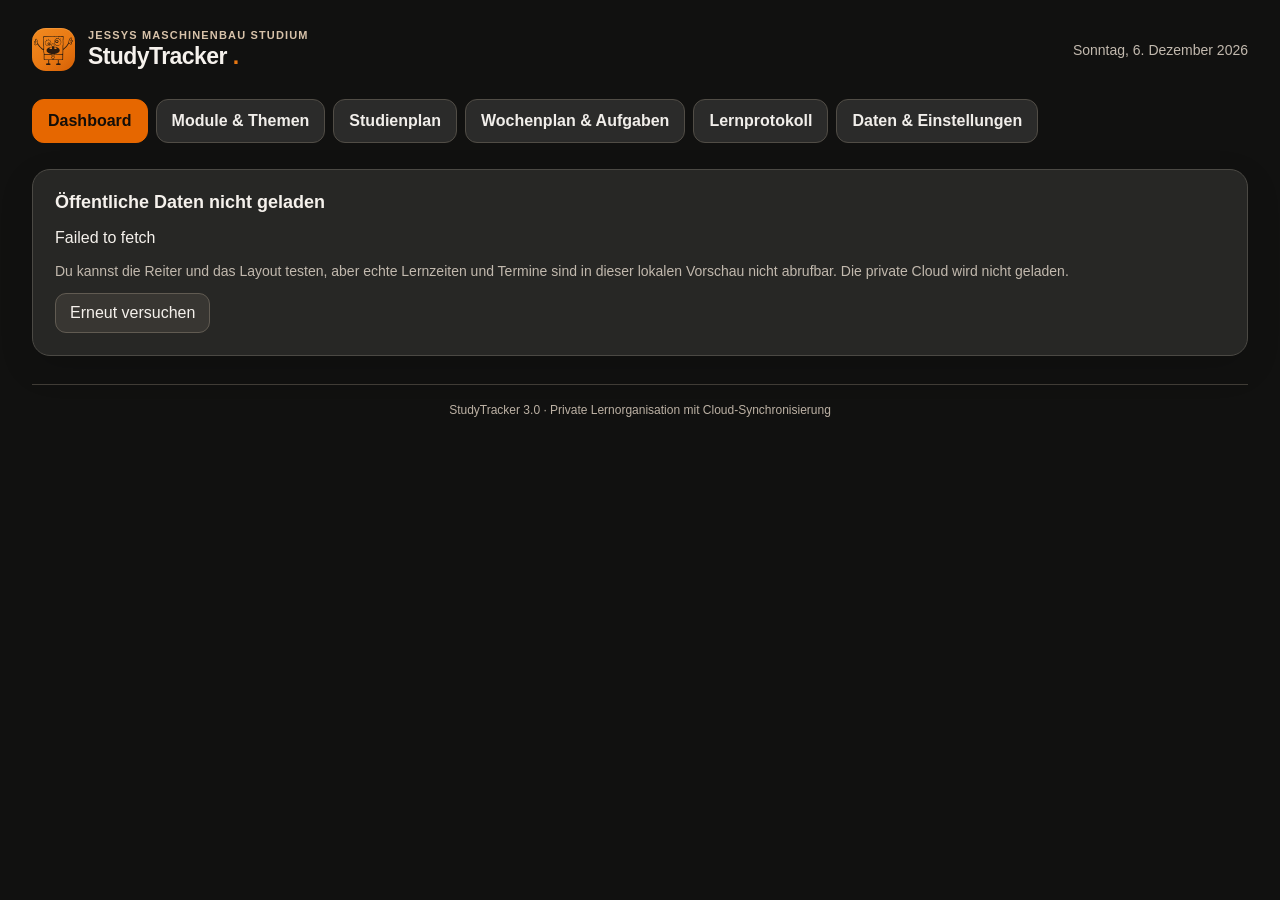
==== commit 711a72da: "Release Acrobat-inspired PDF tools and 125 MB uploads with production auth and data migration preser" ====
--- a/index.html
+++ b/index.html
@@ -123,7 +123,7 @@
 @media(prefers-reduced-motion:reduce){.btn-ghost{transition:none}}
 </style><style id="st-pdf-theme">
 .st-pdf-card{margin-top:18px}.st-pdf-toolbar,.st-pdf-controls{display:flex;align-items:center;gap:10px;flex-wrap:wrap}.st-pdf-upload{cursor:pointer;display:inline-flex;align-items:center}.st-pdf-layout{display:grid;grid-template-columns:minmax(225px,290px) minmax(0,1fr);gap:14px;margin-top:20px}.st-pdf-sidebar{background:#20201f;border:1px solid #484540;border-radius:12px;padding:12px;max-height:80vh;overflow:auto}.st-pdf-sidebar-head{display:grid;gap:10px}.st-pdf-sidebar input,.st-pdf-controls input{background:#191918;border:1px solid #504b45;color:#f1eeea;border-radius:9px;padding:10px;min-width:0;width:100%}.st-pdf-outline{margin:12px 0;display:grid;gap:2px;max-height:38vh;overflow:auto}.st-pdf-outline button,.st-pdf-results button,.st-pdf-bookmarks button{display:block;width:100%;border:0;border-radius:8px;background:transparent;color:#e9e4de;text-align:left;padding:8px;cursor:pointer;overflow-wrap:anywhere}.st-pdf-outline button:hover,.st-pdf-results button:hover,.st-pdf-bookmarks button:hover{background:#423023}.st-pdf-search{border-top:1px solid #484540;padding-top:12px}.st-pdf-search label{display:block;margin-bottom:9px;font-size:13px}.st-pdf-search .buttons{flex-wrap:nowrap}.st-pdf-search .buttons input{flex:1}.st-pdf-results{max-height:200px;overflow:auto;margin-top:10px}.st-pdf-results small{color:#b9aa9b;display:block}.st-pdf-main{min-width:0}.st-pdf-controls{padding:5px 0 12px}.st-pdf-controls #stPdfPage{width:70px}.st-pdf-controls button{min-width:40px}.st-pdf-stage{background:#181817;border:1px solid #45413d;border-radius:12px;max-height:75vh;overflow:auto;padding:18px;text-align:center}.st-pdf-page{position:relative;display:inline-block;vertical-align:top;line-height:0;box-shadow:0 8px 30px #0008}.st-pdf-page canvas{display:block;max-width:none}.st-pdf-link-layer{position:absolute;inset:0;pointer-events:none}.st-pdf-link-layer a{position:absolute;pointer-events:auto;cursor:pointer;outline:1px solid transparent}.st-pdf-link-layer a:hover,.st-pdf-link-layer a:focus-visible{outline:2px solid #e66700;background:#e6670029}.st-pdf-bookmarks{display:flex;flex-wrap:wrap;gap:5px;margin-bottom:8px}.st-pdf-bookmarks button{width:auto;background:#302b26;border:1px solid #50463b;font-size:12px}.st-pdf-card[hidden],#stPdfWorkspace[hidden]{display:none!important}@media(max-width:780px){.st-pdf-layout{grid-template-columns:1fr}.st-pdf-sidebar{max-height:38vh}.st-pdf-stage{padding:7px}}
-</style><style id="st-annotation-theme">.st-annotation-controls{display:flex;gap:7px;flex-wrap:wrap;margin:10px 0}.st-annotation-controls button{font-size:12px;padding:8px 10px}.st-annotation-controls button[aria-pressed=true]{background:#e66700;color:#14100a;border-color:#e66700}.st-pdf-ink{position:absolute;inset:0;pointer-events:none;touch-action:none}.st-pdf-ink.st-draw-active{pointer-events:auto;cursor:crosshair}.st-annotation-note{display:inline-flex;align-items:center;gap:6px;background:#342a21;border:1px solid #634a33;color:#f2ebe3;border-radius:9px;padding:8px 11px;font-size:12px;cursor:pointer}.st-annotation-note:hover{border-color:#e66700}</style><style id="st-comments-theme">.st-annotation-controls select{background:#252422;border:1px solid #5b5147;color:#f6eee6;border-radius:9px;padding:7px 9px}.st-pen-label{font-size:12px;color:#c2b6ab;align-self:center}.st-pdf-content-grid{display:grid;grid-template-columns:minmax(0,1fr) minmax(245px,300px);gap:13px;align-items:start}.st-review-pane{background:#262523;border:1px solid #4e4740;border-radius:12px;padding:14px;max-height:75vh;overflow:auto}.st-review-title{display:flex;justify-content:space-between;gap:8px;align-items:center;margin-bottom:13px}.st-review-compose{display:grid;gap:8px}.st-review-compose textarea{background:#181817;color:#f2ede8;border:1px solid #534b44;border-radius:10px;resize:vertical;width:100%;padding:11px;font:inherit}.st-review-compose textarea:focus{outline:2px solid #e66700;outline-offset:1px}.st-review-list{display:grid;gap:9px;margin-top:14px}.st-review-comment{padding:12px;background:#1d1c1a;border:1px solid #514a43;border-radius:10px;overflow-wrap:anywhere}.st-review-comment p{white-space:pre-wrap;margin:9px 0;color:#f1eae3;line-height:1.5}.st-review-comment .buttons{justify-content:flex-end}.st-review-comment button{font-size:12px;padding:7px 10px}.st-review-pagehint{font-size:12px;color:#e68a43;font-weight:600}.st-review-empty{color:#b7aaa0;font-size:13px}@media(max-width:1050px){.st-pdf-content-grid{grid-template-columns:1fr}.st-review-pane{max-height:320px}}</style><style id="st-private-cloud-style">#stPrivateCloud{margin-top:18px}#stPrivateCloud .buttons input{background:#1e1d1b;color:#eee9e4;border:1px solid #54483d;border-radius:10px;padding:9px;max-width:100%}.st-cloud-grid{display:grid;grid-template-columns:minmax(185px,1fr) minmax(0,2fr);gap:14px;margin-top:18px}.st-cloud-folders,.st-cloud-files{display:flex;flex-direction:column;align-items:stretch;gap:7px;background:#1d1c1b;padding:12px;border:1px solid #45403a;border-radius:12px;min-width:0}.st-cloud-folders button{text-align:left}.cloud-file-row{display:flex;flex-wrap:wrap;gap:8px;align-items:center;justify-content:space-between;padding:10px;border:1px solid #49413a;border-radius:9px}.cloud-file-row span{overflow-wrap:anywhere;flex:1;min-width:130px}@media(max-width:700px){.st-cloud-grid{grid-template-columns:1fr}}</style><link rel="stylesheet" href="./design-system.css?v=6"></head><body class="st-auth-locked"><div class="shell"><header class="top"><div class="brand"><div class="logo"><img src="./brand-mascot.svg" alt="" width="43" height="43" decoding="async"></div><div><div class="eyebrow">Jessys Maschinenbau Studium</div><h1>StudyTracker <span style="color:#e97812">.</span></h1></div></div><div class="sub" id="today"></div></header>
+</style><style id="st-annotation-theme">.st-annotation-controls{display:flex;gap:7px;flex-wrap:wrap;margin:10px 0}.st-annotation-controls button{font-size:12px;padding:8px 10px}.st-annotation-controls button[aria-pressed=true]{background:#e66700;color:#14100a;border-color:#e66700}.st-pdf-ink{position:absolute;inset:0;pointer-events:none;touch-action:none}.st-pdf-ink.st-draw-active{pointer-events:auto;cursor:crosshair}.st-annotation-note{display:inline-flex;align-items:center;gap:6px;background:#342a21;border:1px solid #634a33;color:#f2ebe3;border-radius:9px;padding:8px 11px;font-size:12px;cursor:pointer}.st-annotation-note:hover{border-color:#e66700}</style><style id="st-comments-theme">.st-annotation-controls select{background:#252422;border:1px solid #5b5147;color:#f6eee6;border-radius:9px;padding:7px 9px}.st-pen-label{font-size:12px;color:#c2b6ab;align-self:center}.st-pdf-content-grid{display:grid;grid-template-columns:minmax(0,1fr) minmax(245px,300px);gap:13px;align-items:start}.st-review-pane{background:#262523;border:1px solid #4e4740;border-radius:12px;padding:14px;max-height:75vh;overflow:auto}.st-review-title{display:flex;justify-content:space-between;gap:8px;align-items:center;margin-bottom:13px}.st-review-compose{display:grid;gap:8px}.st-review-compose textarea{background:#181817;color:#f2ede8;border:1px solid #534b44;border-radius:10px;resize:vertical;width:100%;padding:11px;font:inherit}.st-review-compose textarea:focus{outline:2px solid #e66700;outline-offset:1px}.st-review-list{display:grid;gap:9px;margin-top:14px}.st-review-comment{padding:12px;background:#1d1c1a;border:1px solid #514a43;border-radius:10px;overflow-wrap:anywhere}.st-review-comment p{white-space:pre-wrap;margin:9px 0;color:#f1eae3;line-height:1.5}.st-review-comment .buttons{justify-content:flex-end}.st-review-comment button{font-size:12px;padding:7px 10px}.st-review-pagehint{font-size:12px;color:#e68a43;font-weight:600}.st-review-empty{color:#b7aaa0;font-size:13px}@media(max-width:1050px){.st-pdf-content-grid{grid-template-columns:1fr}.st-review-pane{max-height:320px}}</style><style id="st-private-cloud-style">#stPrivateCloud{margin-top:18px}#stPrivateCloud .buttons input{background:#1e1d1b;color:#eee9e4;border:1px solid #54483d;border-radius:10px;padding:9px;max-width:100%}.st-cloud-grid{display:grid;grid-template-columns:minmax(185px,1fr) minmax(0,2fr);gap:14px;margin-top:18px}.st-cloud-folders,.st-cloud-files{display:flex;flex-direction:column;align-items:stretch;gap:7px;background:#1d1c1b;padding:12px;border:1px solid #45403a;border-radius:12px;min-width:0}.st-cloud-folders button{text-align:left}.cloud-file-row{display:flex;flex-wrap:wrap;gap:8px;align-items:center;justify-content:space-between;padding:10px;border:1px solid #49413a;border-radius:9px}.cloud-file-row span{overflow-wrap:anywhere;flex:1;min-width:130px}@media(max-width:700px){.st-cloud-grid{grid-template-columns:1fr}}</style><link rel="stylesheet" href="./design-system.css?v=7"><link rel="stylesheet" href="./reader-workspace.css?v=5"></head><body class="st-auth-locked"><div class="shell"><header class="top"><div class="brand"><div class="logo"><img src="./brand-mascot.svg" alt="" width="43" height="43" decoding="async"></div><div><div class="eyebrow">Jessys Maschinenbau Studium</div><h1>StudyTracker <span style="color:#e97812">.</span></h1></div></div><div class="sub" id="today"></div></header>
 <nav class="nav" id="sharedNav"><button class="tab" data-tab="dashboard">Dashboard</button><button class="tab" data-tab="topics">Module & Themen</button><button class="tab" data-tab="semester">Studienplan</button><button class="tab" data-tab="planner">Wochenplan & Aufgaben</button><button class="tab" data-tab="practice">Praxisphasen</button><button class="tab" data-tab="files">Dateien & Dokumente</button><button class="tab" data-tab="history">Lernprotokoll</button><button class="tab active" data-tab="settings">Daten & Einstellungen</button></nav>
 <div id="publicView" hidden aria-live="polite"></div><section id="dashboard" class="tab-panel"><div class="stack"><div class="grid3"><div class="metric"><div class="sub">Heute gelernt</div><div class="num" id="todayMetric">0 h</div><div class="small muted" id="todayCount">0 Lerneinheiten</div></div><div class="metric"><div class="sub">Diese Woche</div><div class="num" id="weekMetric">0 h</div><div class="small muted" id="weekCount">0 Lerneinheiten</div></div><div class="metric"><div class="sub">Gesamte Lernzeit</div><div class="num" id="totalMetric">0 h</div><div class="small muted" id="totalCount">0 Einträge</div></div></div><div class="main"><div class="stack"><div class="card"><div class="title-row"><div><h2>Fokuszeit erfassen</h2><div class="sub">Zeit für ein Modul und Thema stoppen</div></div><span class="pill" id="timerStatus">Bereit</span></div><div class="two"><div class="field"><label for="timerModule">Modul</label><select id="timerModule"></select></div><div class="field"><label for="timerTopic">Thema (optional)</label><select id="timerTopic"></select></div></div><div class="timer"><div class="clock" id="clock">00:00:00</div><div class="sub" id="runningInfo">Bereit für deine nächste Lerneinheit?</div><div class="buttons"><button id="startBtn" class="primary">▶ Starten</button><button id="pauseBtn" class="secondary" disabled>Ⅱ Pause</button><button id="finishBtn" class="secondary" disabled>■ Speichern</button><button id="resetBtn" class="btn-ghost btn-icon" type="button" title="Timer zurücksetzen" aria-label="Timer zurücksetzen"><span aria-hidden="true">↺</span></button><button id="focusOpen" class="secondary" type="button">⛶ Fokusmodus</button></div></div><div class="divider"></div><div class="section-label">Oder Lernzeit manuell hinzufügen</div><form id="manualForm" class="stack" style="gap:12px"><div class="three"><div class="field"><label>Datum</label><input type="date" id="manualDate" required></div><div class="field"><label>Dauer (Minuten)</label><input type="number" id="manualMinutes" min="1" max="1440" value="45" required></div><div class="field"><label>Modul</label><select id="manualModule"></select></div></div><div class="two"><div class="field"><label>Thema (optional)</label><select id="manualTopic"></select></div><div class="field"><label>Notiz (optional)</label><input id="manualNote" maxlength="160" placeholder="z. B. Aufgabenblatt 2"></div></div><button class="secondary" type="submit">+ Lernzeit eintragen</button></form></div><div class="card"><div class="title-row"><div><h2>Lernstunden der letzten 7 Tage</h2><div class="sub">Nur tatsächlich erfasste Lernzeit</div></div></div><div class="chart" id="weekChart"></div></div><div class="card"><div class="title-row"><h2>Letzte Lerneinheiten</h2><button class="btn-ghost btn-small" data-go="history" type="button">Alle ansehen <span class="btn-arrow" aria-hidden="true">›</span></button></div><div id="recentEntries"></div></div></div><div class="stack"><div class="card"><div class="title-row"><div><h2>Modulübersicht</h2><div class="sub">Deine gesamte Lernzeit je Modul</div></div><button class="btn-ghost btn-small" data-go="topics" type="button">Bearbeiten <span class="btn-arrow" aria-hidden="true">›</span></button></div><div id="moduleOverview"></div></div><div class="card"><div class="title-row"><div><h2>Wochenziele</h2><div class="sub">Montag bis Sonntag</div></div></div><div id="goalOverview"></div></div><div class="card"><h2>Dein Lerncockpit</h2><p class="sub" style="line-height:1.6">Starte mit einem Modul, lege Themen an und protokolliere deine Lernzeit. Die Statistiken werden automatisch aus deinen Einträgen berechnet.</p></div></div></div></div></section>
 <section id="topics" class="tab-panel hidden"><div class="card" style="margin-bottom:18px"><div class="title-row"><div><h2>Modul-Cockpit</h2><p class="sub">Wähle ein Modul, bearbeite seine Angaben und verwalte darunter die zugehörigen Themen und Unterthemen.</p></div></div><div class="field"><label>Modul auswählen</label><select id="detailModule"></select></div><div id="moduleDetail" style="margin-top:16px"></div></div><div class="list-grid"><div class="stack"><div class="card"><h2>Neues Modul hinzufügen</h2><p class="sub">Zum Beispiel Mathematik I oder Technische Mechanik.</p><form id="moduleForm" class="stack"><div class="field"><label>Modulname</label><input id="newModule" maxlength="60" placeholder="Modulname" required></div><div class="two"><div class="field"><label>Wochenziel (Stunden)</label><input id="newGoal" type="number" min="0" max="168" step="0.5" value="4" required></div><div class="field"><label>Farbe</label><input id="newColor" type="color" value="#e97812" style="height:43px;padding:4px"></div></div><button class="primary">+ Modul anlegen</button></form></div><div class="card"><h2>Deine Module</h2><div id="moduleList" class="scroll-section" tabindex="0" aria-label="Deine Module, scrollbarer Bereich"></div></div></div><div class="stack"><div class="card"><h2>Thema hinzufügen</h2><form id="topicForm" class="stack"><div class="field"><label>Modul</label><select id="topicModule"></select></div><div class="field"><label>Übergeordnetes Thema (optional)</label><select id="parentTopic"><option value="">Hauptthema</option></select></div><div class="field"><label>Thema / Unterthema</label><input id="newTopic" maxlength="100" placeholder="z. B. Integralrechnung" required></div><div class="field"><label>Aktueller Kenntnisstand</label><select id="topicMastery"><option value="0">Noch nicht begonnen</option><option value="1">Unsicher</option><option value="2">In Bearbeitung</option><option value="3">Gut verstanden</option><option value="4">Sicher beherrscht</option></select></div><button class="secondary">+ Thema anlegen</button></form></div><div class="card"><div class="title-row"><h2>Themen & Wissensstand</h2><span class="small muted" id="topicCount"></span></div><div id="topicList" class="scroll-section" tabindex="0" aria-label="Themen und Wissensstand, scrollbarer Bereich"></div></div></div></div><div class="card" style="margin-top:18px"><div class="title-row"><div><h2>Lernzeit nach Thema</h2><div class="sub">Auswertung deiner dokumentierten Lerneinheiten</div></div></div><div class="filterbar"><div class="field"><label>Modul</label><select id="statsModule"></select></div><div class="field"><label>Zeitraum</label><select id="statsPeriod"><option value="all">Gesamte Zeit</option><option value="week">Diese Woche</option><option value="month">Dieser Monat</option></select></div></div><div id="topicStats" class="scroll-section" tabindex="0" aria-label="Themenstatistik, scrollbarer Bereich"></div></div></section>
@@ -135,6 +135,32 @@
 <div class="card"><h2>Semesteranalyse</h2><p class="sub">Zeitanteiliges Soll ist eine Orientierung, keine Bewertung deiner Lernleistung. Kalender-Vorlesungen sind geplant und werden nicht automatisch als besucht gezählt.</p><div id="planStats"></div></div>
 <div class="card"><h2>Offline & Datensicherung</h2><p class="sub" id="planOnlineStatus"></p><p class="sub">Einträge bleiben lokal erhalten. Die Synchronisierung erfolgt bei bestehender Verbindung und Anmeldung. Bei Änderungen auf mehreren Geräten kann ein Konflikt entstehen; exportiere deshalb regelmäßig JSON-Backups. Eine vollständige Offline-Installation (PWA) folgt als eigenes Update.</p></div>
 </div></section><section id="practice" class="tab-panel hidden"><div class="stack"><div class="card"><div class="title-row"><div><h2>Praxisphasen</h2><div class="sub">Praxisprojekte, Berichte, Protokolle und Präsentationen organisieren</div></div></div><form id="phaseForm" class="stack"><div class="two"><div class="field"><label>Name der Praxisphase</label><input id="phaseName" required maxlength="120" placeholder="z. B. Praxisphase 1 – Fertigung"></div><div class="field"><label>Zeitraum (optional)</label><input id="phasePeriod" maxlength="80" placeholder="z. B. März – April 2027"></div></div><div class="field"><label>Beschreibung (optional)</label><textarea id="phaseDesc" rows="2" maxlength="1500"></textarea></div><button type="submit" class="primary">+ Praxisphase anlegen</button></form></div><div id="phaseList" class="stack"></div><div class="card"><h2>Excel-Berichtsheft</h2><p class="sub">Trage einen privaten Excel-Online- oder OneDrive-Link ein. Der Link wird mit deinem Railway-Konto synchronisiert, aber nicht auf dem öffentlichen Dashboard angezeigt. Ob eine Vorschau eingebettet werden kann, hängt von der Freigabe und den Sicherheitseinstellungen des Anbieters ab.</p><form id="reportForm" class="stack"><div class="field"><label>Link zu deinem Berichtsheft (https://)</label><input id="reportLink" type="url" placeholder="https://..."></div><div class="buttons"><button class="primary" type="submit">Link speichern</button><a id="reportOpen" class="secondary hidden" target="_blank" rel="noopener noreferrer">Berichtsheft öffnen ↗</a><button id="reportPreview" type="button" class="secondary">Vorschau ein-/ausblenden</button></div></form><div id="reportFrameHolder" class="hidden" style="margin-top:16px"><p class="sub small">Die Vorschau lädt Inhalte von einem externen Anbieter. Ein Login kann notwendig sein; einige Anbieter blockieren das Einbetten.</p><iframe id="reportFrame" title="Excel Berichtsheft Vorschau" referrerpolicy="no-referrer" sandbox="allow-scripts allow-same-origin allow-forms allow-popups" style="width:100%;min-height:450px;border:1px solid #56534e;border-radius:14px;background:white"></iframe></div><div class="divider"></div><p class="sub small">Alternative: Eine lokale Excel-Datei kannst du unten bei einer Praxisphase als Anhang ablegen. Solche Anhänge bleiben ausschließlich auf diesem Gerät und sind nicht Bestandteil des JSON-Backups oder der Cloud-Synchronisierung.</p></div></div></section><section id="history" class="tab-panel hidden"><div class="card"><div class="title-row"><div><h2>Lernprotokoll</h2><div class="sub">Deine dokumentierten Lernzeiten</div></div><div class="field"><label>Nach Modul filtern</label><select id="historyModule" class="datefilter"></select></div></div><div class="filterbar"><div class="field"><label>Nach Thema filtern</label><select id="historyTopic"></select></div><div class="field"><label>Zeitraum</label><select id="historyPeriod"><option value="all">Gesamte Zeit</option><option value="week">Diese Woche</option><option value="month">Dieser Monat</option></select></div></div><section id="historyVizCard" class="st-history-viz-card" aria-label="Lernzeitverteilung nach Fach"><div class="st-history-viz-head"><div><h3>Lernzeiten nach Fach</h3><p class="sub small">Verteilung nach den ausgewählten Filtern</p></div><span id="historyVizSummary" class="st-history-total"></span></div><div id="historySemiChart" class="st-history-viz-layout" aria-live="polite"></div></section><div id="historyEntries"></div></div></section>
-<section id="files" class="tab-panel hidden"><div class="card" id="stPrivateCloud"><div class="title-row"><div><h2>Privater Cloud-Dateispeicher</h2><p class="sub">Eigene Ordner und Dokumente, ausschließlich mit Anmeldung. Getrennt von Lernzeiten und Modulen.</p></div><button id="cloudFilesReload" class="secondary" type="button">Aktualisieren</button></div><p class="sub small">Deine Dokumente gehören zu deinem normalen StudyTracker-Konto. Melde dich dafür unter „Daten & Einstellungen“ an.</p><p id="cloudStorageUsage" class="sub small">Speicher wird geladen …</p><div id="cloudStorageProgress" class="st-cloud-storage-track" role="progressbar" aria-label="Cloud-Speicherbelegung" aria-valuemin="0" aria-valuemax="100" aria-valuenow="0"><div id="cloudStorageBar"></div></div><p id="cloudFilesStatus" class="sub small" role="status">Melde dich unter „Daten & Einstellungen“ an, um deine privaten Dokumente zu laden.</p><div class="buttons"><button id="cloudFolderCreate" class="secondary" type="button">+ Neuer Ordner</button><input id="cloudFileInput" type="file" accept=".pdf,.txt,.csv,.png,.jpg,.jpeg,.webp,.xlsx,.xls,.docx,.pptx,.step,.stp,.stl" aria-label="Private Datei auswählen"><button id="cloudFileUpload" class="primary" type="button">Datei hochladen</button></div><div class="st-cloud-location"><strong id="cloudCurrentPath">Hauptordner</strong><label class="st-cloud-search-label" for="cloudFileSearch">Datei suchen <input type="search" id="cloudFileSearch" placeholder="Dateiname filtern …"></label></div><div class="st-cloud-grid"><div id="cloudFolderTree" class="st-cloud-folders"></div><div id="cloudFileList" class="st-cloud-files"></div></div><details class="st-migration"><summary>Bestehende PDFs aus der Testversion übernehmen (optional)</summary><p class="sub small">Nur falls du bereits PDFs im separaten Test-Dateispeicher gespeichert hast. Mit deinem damaligen Testpasswort kannst du Ordner, Dateien und PDF-Anmerkungen in dein normales Konto kopieren. Die Testdaten bleiben erhalten. Erneute Übertragungen überspringen bereits vorhandene Dateien mit gleichem Namen und gleicher Größe.</p><div class="st-migration-form"><div class="field"><label for="cloudImportPassword">Bisheriges Passwort der Test-Cloud</label><input id="cloudImportPassword" type="password" minlength="12" autocomplete="off" placeholder="Testpasswort (nur für die Übernahme)"></div><button type="button" class="secondary" id="cloudImportStart">Testdateien übernehmen</button></div><p class="st-migration-status" id="cloudImportStatus" role="status">Die Übernahme startet ausschließlich nach deiner Bestätigung.</p></details><dialog id="cloudActionDialog" class="st-cloud-dialog" aria-labelledby="cloudActionTitle"><form id="cloudActionForm" method="dialog"><div class="st-dialog-head"><h3 id="cloudActionTitle">Datei verwalten</h3><button id="cloudActionCancel" type="button" class="st-dialog-close" aria-label="Dialog schließen">×</button></div><div id="cloudActionInputWrap" class="field"><label for="cloudActionName">Neuer Name</label><input id="cloudActionName" type="text" maxlength="200" autocomplete="off" required><span class="sub small" id="cloudActionSuffix"></span></div><div id="cloudActionSelectWrap" class="field" hidden><label for="cloudActionDestination">Zielordner auswählen</label><select id="cloudActionDestination"></select><p class="sub small">Die Datei oder der Ordner bleibt erhalten. Nur der Speicherort ändert sich.</p></div><p id="cloudActionError" class="st-dialog-error" role="alert"></p><div class="st-dialog-actions"><button id="cloudActionBack" type="button" class="secondary">Abbrechen</button><button id="cloudActionSave" type="submit" class="primary">Speichern</button></div></form></dialog></div><div class="card st-pdf-card" id="stPdfReader"><div class="title-row"><div><h2>PDF-Bibliothek & Reader</h2><p class="sub">PDF nur lokal öffnen – sie wird nicht hochgeladen oder synchronisiert.</p></div><span class="pill">Privat</span></div><div class="st-pdf-toolbar"><label class="primary st-pdf-upload" for="stPdfInput">PDF auswählen</label><input id="stPdfInput" type="file" accept="application/pdf,.pdf" hidden><span id="stPdfFileLabel" class="sub small">Noch kein Dokument ausgewählt</span><button id="stPdfClose" type="button" class="secondary" disabled>Schließen</button></div><p class="sub small" id="stPdfMessage" role="status">Öffne deine Papula-Formelsammlung oder ein anderes PDF von deinem Computer. Die Datei bleibt in deinem Browser.</p><div id="stPdfWorkspace" class="st-pdf-layout" hidden><aside class="st-pdf-sidebar"><div class="st-pdf-sidebar-head"><strong>Inhaltsverzeichnis</strong><input id="stPdfOutlineSearch" type="search" placeholder="Kapitel filtern …" aria-label="Kapitel filtern"></div><div id="stPdfOutline" class="st-pdf-outline"></div><div class="st-pdf-search"><label for="stPdfSearch">Volltextsuche</label><div class="buttons"><input id="stPdfSearch" type="search" placeholder="Suchbegriff …" aria-label="PDF durchsuchen"><button id="stPdfSearchBtn" class="secondary" type="button">Suchen</button></div><div id="stPdfResults" class="st-pdf-results"></div></div></aside><div class="st-pdf-main"><div class="st-pdf-controls"><button id="stPdfPrev" type="button" class="secondary" aria-label="Vorherige Seite">‹</button><input id="stPdfPage" type="number" min="1" value="1" aria-label="PDF-Seite"><span id="stPdfPageTotal" class="sub small">/ –</span><button id="stPdfNext" type="button" class="secondary" aria-label="Nächste Seite">›</button><button id="stPdfZoomOut" type="button" class="secondary" aria-label="Verkleinern">−</button><span id="stPdfZoomLabel" class="sub small">100 %</span><button id="stPdfZoomIn" type="button" class="secondary" aria-label="Vergrößern">+</button><button id="stPdfBookmark" type="button" class="secondary" aria-label="Aktuelle Seite merken">☆ Merken</button></div><p class="sub small" id="stCloudNotesStatus" role="status">Nur lokal gespeichert</p><div class="st-annotation-controls"><button id="stAnnotPen" type="button" class="secondary" aria-pressed="false">Stift</button><label class="st-pen-label" for="stPenColor">Stiftfarbe</label><select id="stPenColor" aria-label="Stiftfarbe"><option value="#ffffff">Weiß</option><option value="#000000" selected>Schwarz</option><option value="#e33b36">Rot</option><option value="#27a568">Grün</option><option value="#2387f5">Blau</option><option value="#f4c430">Gelb</option><option value="#e66700">Orange</option></select><label class="st-pen-label" for="stPenWidth">Stärke</label><select id="stPenWidth" aria-label="Stiftstärke"><option value="2">Fein</option><option value="3" selected>Normal</option><option value="6">Breit</option></select><button id="stAnnotNote" type="button" class="secondary">Notiz zur Seite</button><button id="stAnnotLink" type="button" class="secondary">Sprungmarke</button><button id="stAnnotUndo" type="button" class="secondary">Strich zurück</button><button id="stAnnotErase" type="button" class="secondary">Zeichnung löschen</button></div><div class="st-review-pane" id="stReviewPane"><div class="st-review-title"><strong>Kommentare & Anmerkungen</strong><span class="sub small" id="stReviewPage">Seite 1</span></div><div class="st-review-compose"><textarea id="stReviewInput" rows="3" maxlength="2000" placeholder="Kommentar zu dieser Seite schreiben …" aria-label="Kommentar schreiben"></textarea><button type="button" id="stReviewAdd" class="primary">Kommentar hinzufügen</button></div><div id="stAnnotList" class="st-review-list"></div></div><div id="stPdfBookmarks" class="st-pdf-bookmarks"></div><div class="st-pdf-content-grid"><div class="st-pdf-stage" id="stPdfStage"><div class="st-pdf-page"><canvas id="stPdfCanvas"></canvas><div id="stPdfLinkLayer" class="st-pdf-link-layer"></div><canvas id="stPdfInk" class="st-pdf-ink"></canvas></div></div><div id="stReviewDock"></div></div></div></div></section><section id="settings" class="tab-panel"><div class="card" style="margin-bottom:18px"><h2>☁ Railway-Cloud-Synchronisierung</h2><p class="sub" style="line-height:1.65">Deine eigene API: <code>studytracker-api-production-7134.up.railway.app</code>. Sichere deine Lernzeiten vor der ersten Synchronisierung per JSON-Export. Bitte verwende dieselbe E-Mail wie die OWNER_EMAIL-Einstellung in Railway. Du kannst dich mit deinem Konto anmelden oder es einmalig registrieren.</p><div class="filterbar"><div class="field"><label>E-Mail-Adresse</label><input id="cloudEmail" type="email" autocomplete="username" placeholder="E-Mail-Adresse"></div><div class="field"><label>Passwort (mind. 12 Zeichen)</label><input id="cloudPassword" type="password" minlength="12" autocomplete="current-password" placeholder="Passwort"></div></div><div class="buttons"><button id="cloudLogin" class="primary">Anmelden</button><button id="cloudRegister" class="secondary hidden" style="display:none" disabled>Registrierung deaktiviert</button><button id="cloudLogout" class="secondary hidden">Abmelden</button></div><p class="sub small" id="cloudStatus" role="status" style="margin-top:14px">Nicht angemeldet – Daten werden nur lokal gespeichert.</p><div id="cloudActions" class="hidden"><div class="divider"></div><p class="sub" style="line-height:1.65"><strong>Erste Synchronisierung:</strong> Wähle nur eine Richtung. <strong>Hochladen</strong> ersetzt den Stand auf Railway durch die lokalen Daten; <strong>Herunterladen</strong> ersetzt die lokalen Daten durch den Railway-Stand. Danach werden Änderungen automatisch synchronisiert. Bei Konflikten wird gestoppt, nicht überschrieben.</p><div class="buttons"><button id="cloudUpload" class="primary">↑ Lokale Daten in die Cloud</button><button id="cloudDownload" class="secondary">↓ Cloud-Daten auf dieses Gerät</button><button id="cloudSyncNow" class="secondary">↻ Jetzt synchronisieren</button></div></div></div><div class="list-grid"><div class="card"><h2>Deine Daten sichern</h2><p class="sub" style="line-height:1.7">Exportiere alle Module, Themen und Lerneinheiten als JSON. Über „Importieren“ kannst du sie später auf diesem oder einem anderen Gerät wiederherstellen.</p><div class="buttons"><button id="exportBtn" class="primary">↓ JSON exportieren</button><label class="secondary file-label" for="importFile">↑ JSON importieren</label><input type="file" id="importFile" accept=".json,application/json" class="hidden"></div><div class="divider"></div><p class="sub small">Ein Import ersetzt deine aktuell gespeicherten Daten. Eine Sicherheitsabfrage schützt vor versehentlichem Überschreiben.</p></div><div class="card"><h2>Datenschutz & Speicher</h2><p class="sub" style="line-height:1.7">Deine Daten bleiben auch lokal im Browser gespeichert. Nach Anmeldung und einmaliger Auswahl einer Synchronisierungsrichtung werden Änderungen zusätzlich an Railway übertragen. Ohne aktive Verbindung bleiben Änderungen zunächst lokal. Sichere deine Daten regelmäßig per JSON-Export.</p><button id="clearBtn" class="danger">Alle lokalen Daten löschen</button></div></div><div class="card" style="margin-top:18px"><h2>🔒 Öffentliche Statistikfreigabe</h2><p class="sub">Standardmäßig privat. Nur ausgewählte Kennzahlen werden veröffentlicht. Keine Notizen, Aufgaben, Moodle-Links oder Dateien.</p><label><input type="checkbox" id="pubEnabled"> Öffentliche Leseansicht aktivieren</label><div class="filterbar" style="margin:12px 0"><label><input type="checkbox" class="pubField" value="dashboard"> Dashboard & Lernstatistiken</label><label><input type="checkbox" class="pubField" value="modules"> Module & Themen</label><label><input type="checkbox" class="pubField" value="calendar"> Stundenplan & Kalender</label><label><input type="checkbox" class="pubField" value="tasks"> Aufgaben</label><label><input type="checkbox" class="pubField" value="exams"> Prüfungstermine</label><label><input type="checkbox" class="pubField" value="cockpit"> Lerncopilot</label></div><button id="pubSave" class="primary">Freigabe speichern</button><p id="pubInfo" class="sub small"></p></div></section><div class="footer">StudyTracker 3.0 · Private Lernorganisation mit Cloud-Synchronisierung</div></div>
+<section id="files" class="tab-panel hidden"><div class="card" id="stPrivateCloud"><div class="title-row"><div><h2>Privater Cloud-Dateispeicher</h2><p class="sub">Eigene Ordner und Dokumente, ausschließlich mit Anmeldung. Getrennt von Lernzeiten und Modulen.</p></div><button id="cloudFilesReload" class="secondary" type="button">Aktualisieren</button></div><p class="sub small">Deine Dokumente gehören zu deinem normalen StudyTracker-Konto. Melde dich dafür unter „Daten & Einstellungen“ an.</p><p id="cloudStorageUsage" class="sub small">Speicher wird geladen …</p><div id="cloudStorageProgress" class="st-cloud-storage-track" role="progressbar" aria-label="Cloud-Speicherbelegung" aria-valuemin="0" aria-valuemax="100" aria-valuenow="0"><div id="cloudStorageBar"></div></div><p id="cloudFilesStatus" class="sub small" role="status">Melde dich unter „Daten & Einstellungen“ an, um deine privaten Dokumente zu laden.</p><div class="buttons"><button id="cloudFolderCreate" class="secondary" type="button">+ Neuer Ordner</button><input id="cloudFileInput" type="file" accept=".pdf,.txt,.csv,.png,.jpg,.jpeg,.webp,.xlsx,.xls,.docx,.pptx,.step,.stp,.stl" aria-label="Private Datei auswählen"><button id="cloudFileUpload" class="primary" type="button">Datei hochladen</button></div><div class="st-cloud-upload-state" id="cloudUploadProgress" hidden><div class="st-cloud-upload-track" role="progressbar" aria-valuemin="0" aria-valuemax="100" aria-valuenow="0" aria-label="Dateiupload"><div id="cloudUploadProgressBar"></div></div></div><button id="cloudUploadCancel" class="secondary" type="button" hidden>Upload abbrechen</button><div class="st-cloud-location"><strong id="cloudCurrentPath">Hauptordner</strong><label class="st-cloud-search-label" for="cloudFileSearch">Datei suchen <input type="search" id="cloudFileSearch" placeholder="Dateiname filtern …"></label></div><div class="st-cloud-grid"><div id="cloudFolderTree" class="st-cloud-folders"></div><div id="cloudFileList" class="st-cloud-files"></div></div><details class="st-migration"><summary>Bestehende PDFs aus der Testversion übernehmen (optional)</summary><p class="sub small">Nur falls du bereits PDFs im separaten Test-Dateispeicher gespeichert hast. Mit deinem damaligen Testpasswort kannst du Ordner, Dateien und PDF-Anmerkungen in dein normales Konto kopieren. Die Testdaten bleiben erhalten. Erneute Übertragungen überspringen bereits vorhandene Dateien mit gleichem Namen und gleicher Größe.</p><div class="st-migration-form"><div class="field"><label for="cloudImportPassword">Bisheriges Passwort der Test-Cloud</label><input id="cloudImportPassword" type="password" minlength="12" autocomplete="off" placeholder="Testpasswort (nur für die Übernahme)"></div><button type="button" class="secondary" id="cloudImportStart">Testdateien übernehmen</button></div><p class="st-migration-status" id="cloudImportStatus" role="status">Die Übernahme startet ausschließlich nach deiner Bestätigung.</p></details><dialog id="cloudActionDialog" class="st-cloud-dialog" aria-labelledby="cloudActionTitle"><form id="cloudActionForm" method="dialog"><div class="st-dialog-head"><h3 id="cloudActionTitle">Datei verwalten</h3><button id="cloudActionCancel" type="button" class="st-dialog-close" aria-label="Dialog schließen">×</button></div><div id="cloudActionInputWrap" class="field"><label for="cloudActionName">Neuer Name</label><input id="cloudActionName" type="text" maxlength="200" autocomplete="off" required><span class="sub small" id="cloudActionSuffix"></span></div><div id="cloudActionSelectWrap" class="field" hidden><label for="cloudActionDestination">Zielordner auswählen</label><select id="cloudActionDestination"></select><p class="sub small">Die Datei oder der Ordner bleibt erhalten. Nur der Speicherort ändert sich.</p></div><p id="cloudActionError" class="st-dialog-error" role="alert"></p><div class="st-dialog-actions"><button id="cloudActionBack" type="button" class="secondary">Abbrechen</button><button id="cloudActionSave" type="submit" class="primary">Speichern</button></div></form></dialog></div><div class="card st-pdf-card" id="stPdfReader"><div class="title-row"><div><h2>PDF-Bibliothek & Reader <span class="st-reader-version">Arbeitsbereich</span></h2><p class="sub">Lokale und private Cloud-PDFs lesen, markieren und kommentieren – auch im Vollbild.</p></div><span class="pill">Privat</span></div><div class="st-pdf-toolbar"><label class="primary st-pdf-upload" for="stPdfInput">PDF auswählen</label><input id="stPdfInput" type="file" accept="application/pdf,.pdf" hidden><span id="stPdfFileLabel" class="sub small">Noch kein Dokument ausgewählt</span><div class="st-reader-primary-actions"><button id="stPdfFullscreen" type="button" class="secondary" aria-pressed="false" disabled title="Reader im Vollbild anzeigen">⛶ Vollbild</button><button id="stPdfClose" type="button" class="secondary" disabled>Schließen</button></div></div><p class="sub small" id="stPdfMessage" role="status">Öffne deine Papula-Formelsammlung oder ein anderes PDF von deinem Computer. Die Datei bleibt in deinem Browser.</p><div id="stPdfWorkspace" class="st-pdf-layout" hidden><aside class="st-pdf-sidebar" id="stPdfSidebar"><div class="st-pdf-sidebar-head"><strong>Inhaltsverzeichnis</strong><input id="stPdfOutlineSearch" type="search" placeholder="Kapitel filtern …" aria-label="Kapitel filtern"></div><div id="stPdfOutline" class="st-pdf-outline"></div><div class="st-pdf-search"><label for="stPdfSearch">Volltextsuche</label><div class="buttons"><input id="stPdfSearch" type="search" placeholder="Suchbegriff …" aria-label="PDF durchsuchen"><button id="stPdfSearchBtn" class="secondary" type="button">Suchen</button></div><div id="stPdfResults" class="st-pdf-results"></div></div></aside><div class="st-pdf-main"><div class="st-pdf-controls"><button id="stPdfSidebarToggle" type="button" class="secondary st-reader-panel-toggle" aria-pressed="true" aria-controls="stPdfSidebar" title="Inhaltsverzeichnis einblenden oder ausblenden">☰ Kapitel</button><button id="stPdfPrev" type="button" class="secondary" aria-label="Vorherige Seite">‹</button><input id="stPdfPage" type="number" min="1" value="1" aria-label="PDF-Seite"><span id="stPdfPageTotal" class="sub small">/ –</span><button id="stPdfNext" type="button" class="secondary" aria-label="Nächste Seite">›</button><button id="stPdfZoomOut" type="button" class="secondary" aria-label="Verkleinern">−</button><span id="stPdfZoomLabel" class="sub small">100 %</span><button id="stPdfZoomIn" type="button" class="secondary" aria-label="Vergrößern">+</button><button id="stPdfFitWidth" type="button" class="secondary" aria-pressed="false" title="Seite an Fensterbreite anpassen">Breite</button><button id="stPdfNotesToggle" type="button" class="secondary st-reader-panel-toggle" aria-pressed="true" aria-controls="stReviewDock" title="Notizen einblenden oder ausblenden">▤ Notizen</button><button id="stPdfBookmark" type="button" class="secondary" aria-label="Aktuelle Seite merken">☆ Merken</button></div><p class="sub small" id="stCloudNotesStatus" role="status">Nur lokal gespeichert</p><div class="st-annotation-controls st-acrobat-toolbar" role="toolbar" aria-label="PDF-Werkzeuge">
+  <div class="st-tool-group"><span class="st-tool-label">Navigation</span><div class="st-tool-row">
+    <button id="stToolPointer" class="st-acrobat-tool" type="button" aria-pressed="true" title="Zeiger" ><svg class="st-tool-icon" viewBox="0 0 24 24" aria-hidden="true" fill="none" stroke="currentColor" stroke-width="1.8" stroke-linecap="round" stroke-linejoin="round"><path d="M5 3 19 12l-7.2 1.3L9 20z"/></svg><span>Zeiger</span></button>
+    <button id="stToolHand" class="st-acrobat-tool" type="button" aria-pressed="false" title="Hand" ><svg class="st-tool-icon" viewBox="0 0 24 24" aria-hidden="true" fill="none" stroke="currentColor" stroke-width="1.8" stroke-linecap="round" stroke-linejoin="round"><path d="M7 12V6a1.5 1.5 0 0 1 3 0v5-7a1.5 1.5 0 0 1 3 0v7-5a1.5 1.5 0 0 1 3 0v6-3a1.5 1.5 0 0 1 3 0v5c0 5-3 7-7 7h-1c-3 0-5-2-7-6l-1-2a1.6 1.6 0 0 1 3-1l1 1"/></svg><span>Hand</span></button>
+  </div></div>
+  <div class="st-tool-group"><span class="st-tool-label">Markieren & Zeichnen</span><div class="st-tool-row">
+    <button id="stAnnotPen" class="st-acrobat-tool" type="button" aria-pressed="false" title="Stift" ><svg class="st-tool-icon" viewBox="0 0 24 24" aria-hidden="true" fill="none" stroke="currentColor" stroke-width="1.8" stroke-linecap="round" stroke-linejoin="round"><path d="m4 20 4.5-1.2L20 7.3 16.7 4 5.2 15.5 4 20Z"/><path d="m14.8 6 3.2 3.2"/></svg><span>Stift</span></button>
+    <button id="stToolHighlight" class="st-acrobat-tool" type="button" aria-pressed="false" title="Textmarker" ><svg class="st-tool-icon" viewBox="0 0 24 24" aria-hidden="true" fill="none" stroke="currentColor" stroke-width="1.8" stroke-linecap="round" stroke-linejoin="round"><path d="m4 17 9.8-9.8 3 3L7 20H4v-3Z"/><path d="m12.5 8.5 2-2 3 3-2 2M3 22h14"/></svg><span>Textmarker</span></button>
+    <button id="stToolEraser" class="st-acrobat-tool" type="button" aria-pressed="false" title="Radierer" ><svg class="st-tool-icon" viewBox="0 0 24 24" aria-hidden="true" fill="none" stroke="currentColor" stroke-width="1.8" stroke-linecap="round" stroke-linejoin="round"><path d="m8 19-5-5a2 2 0 0 1 0-3L12 2a2 2 0 0 1 3 0l7 7a2 2 0 0 1 0 3l-7 7H8Z"/><path d="m9 8 7 7M13 22h8"/></svg><span>Radierer</span></button>
+  </div></div>
+  <div class="st-tool-group st-tool-color-group"><span class="st-tool-label">Farbe</span><div class="st-tool-colors" role="group" aria-label="Stift- und Markerfarben">
+    <button type="button" class="st-color-swatch" data-ink-color="#ffffff" aria-label="Weiß" title="Weiß" aria-pressed="false" style="--swatch:#ffffff"></button><button type="button" class="st-color-swatch is-selected" data-ink-color="#000000" aria-label="Schwarz" title="Schwarz" aria-pressed="true" style="--swatch:#000000"></button><button type="button" class="st-color-swatch" data-ink-color="#e33b36" aria-label="Rot" title="Rot" aria-pressed="false" style="--swatch:#e33b36"></button><button type="button" class="st-color-swatch" data-ink-color="#27a568" aria-label="Grün" title="Grün" aria-pressed="false" style="--swatch:#27a568"></button><button type="button" class="st-color-swatch" data-ink-color="#2387f5" aria-label="Blau" title="Blau" aria-pressed="false" style="--swatch:#2387f5"></button><button type="button" class="st-color-swatch" data-ink-color="#f4c430" aria-label="Gelb" title="Gelb" aria-pressed="false" style="--swatch:#f4c430"></button><button type="button" class="st-color-swatch" data-ink-color="#e66700" aria-label="Orange" title="Orange" aria-pressed="false" style="--swatch:#e66700"></button>
+    <label class="st-tool-visually-hidden" for="stPenColor">Farbe auswählen</label>
+    <select id="stPenColor" class="st-tool-visually-hidden" aria-label="Farbe"><option value="#ffffff">Weiß</option><option value="#000000" selected>Schwarz</option><option value="#e33b36">Rot</option><option value="#27a568">Grün</option><option value="#2387f5">Blau</option><option value="#f4c430">Gelb</option><option value="#e66700">Orange</option></select>
+  </div></div>
+  <div class="st-tool-group st-tool-thickness"><label class="st-tool-label" for="stPenWidth">Linienstärke</label><select id="stPenWidth" aria-label="Stiftstärke">
+    <option value="2">Dünn</option><option value="3" selected>Normal</option><option value="6">Dick</option><option value="14">Marker</option><option value="22">Breit</option>
+  </select></div>
+  <div class="st-tool-group"><span class="st-tool-label">Kommentieren</span><div class="st-tool-row">
+    <button id="stAnnotNote" class="st-acrobat-tool" type="button" aria-pressed="false" title="Kommentar" ><svg class="st-tool-icon" viewBox="0 0 24 24" aria-hidden="true" fill="none" stroke="currentColor" stroke-width="1.8" stroke-linecap="round" stroke-linejoin="round"><path d="M20 16a3 3 0 0 1-3 3H7l-4 3V6a3 3 0 0 1 3-3h11a3 3 0 0 1 3 3v10Z"/><path d="M7 9h9M7 13h6"/></svg><span>Kommentar</span></button>
+    <button id="stAnnotLink" class="st-acrobat-tool" type="button" aria-pressed="false" title="Sprungmarke" ><svg class="st-tool-icon" viewBox="0 0 24 24" aria-hidden="true" fill="none" stroke="currentColor" stroke-width="1.8" stroke-linecap="round" stroke-linejoin="round"><path d="M10 13a4 4 0 0 0 6 0l3-3a4 4 0 0 0-6-6l-1.7 1.7M14 11a4 4 0 0 0-6 0l-3 3a4 4 0 0 0 6 6l1.7-1.7"/></svg><span>Sprungmarke</span></button>
+  </div></div>
+  <div class="st-tool-group"><span class="st-tool-label">Bearbeiten</span><div class="st-tool-row">
+    <button id="stAnnotUndo" class="st-acrobat-tool" type="button" aria-pressed="false" title="Rückgängig" ><svg class="st-tool-icon" viewBox="0 0 24 24" aria-hidden="true" fill="none" stroke="currentColor" stroke-width="1.8" stroke-linecap="round" stroke-linejoin="round"><path d="M3 7v6h6"/><path d="M3 13a9 9 0 1 1 3 6"/></svg><span>Rückgängig</span></button>
+    <button id="stAnnotErase" class="st-acrobat-tool" type="button" aria-pressed="false" title="Alle Striche löschen" ><svg class="st-tool-icon" viewBox="0 0 24 24" aria-hidden="true" fill="none" stroke="currentColor" stroke-width="1.8" stroke-linecap="round" stroke-linejoin="round"><path d="M4 7h16M10 11v7M14 11v7M6 7l1 14h10l1-14M9 7V4h6v3"/></svg><span>Alle Striche löschen</span></button>
+  </div></div>
+</div><p id="stToolStatus" class="st-tool-status" role="status">Zeiger aktiv: Links im PDF öffnen und mit der Maus scrollen.</p><div class="st-review-pane" id="stReviewPane"><div class="st-review-title"><strong>Kommentare & Anmerkungen</strong><span class="sub small" id="stReviewPage">Seite 1</span></div><div class="st-review-compose"><textarea id="stReviewInput" rows="3" maxlength="2000" placeholder="Kommentar zu dieser Seite schreiben …" aria-label="Kommentar schreiben"></textarea><button type="button" id="stReviewAdd" class="primary">Kommentar hinzufügen</button></div><div id="stAnnotList" class="st-review-list"></div></div><div id="stPdfBookmarks" class="st-pdf-bookmarks"></div><div class="st-pdf-content-grid"><div class="st-pdf-stage" id="stPdfStage"><div class="st-pdf-page"><canvas id="stPdfCanvas"></canvas><div id="stPdfLinkLayer" class="st-pdf-link-layer"></div><canvas id="stPdfInk" class="st-pdf-ink"></canvas></div></div><div id="stReviewDock" role="complementary" aria-label="Kommentare und Anmerkungen"></div></div></div></div></section><section id="settings" class="tab-panel"><div class="card" style="margin-bottom:18px"><h2>☁ Railway-Cloud-Synchronisierung</h2><p class="sub" style="line-height:1.65">Deine eigene API: <code>studytracker-api-production-7134.up.railway.app</code>. Sichere deine Lernzeiten vor der ersten Synchronisierung per JSON-Export. Bitte verwende dieselbe E-Mail wie die OWNER_EMAIL-Einstellung in Railway. Du kannst dich mit deinem Konto anmelden oder es einmalig registrieren.</p><div class="filterbar"><div class="field"><label>E-Mail-Adresse</label><input id="cloudEmail" type="email" autocomplete="username" placeholder="E-Mail-Adresse"></div><div class="field"><label>Passwort (mind. 12 Zeichen)</label><input id="cloudPassword" type="password" minlength="12" autocomplete="current-password" placeholder="Passwort"></div></div><div class="buttons"><button id="cloudLogin" class="primary">Anmelden</button><button id="cloudRegister" class="secondary hidden" style="display:none" disabled>Registrierung deaktiviert</button><button id="cloudLogout" class="secondary hidden">Abmelden</button></div><p class="sub small" id="cloudStatus" role="status" style="margin-top:14px">Nicht angemeldet – Daten werden nur lokal gespeichert.</p><div id="cloudActions" class="hidden"><div class="divider"></div><p class="sub" style="line-height:1.65"><strong>Erste Synchronisierung:</strong> Wähle nur eine Richtung. <strong>Hochladen</strong> ersetzt den Stand auf Railway durch die lokalen Daten; <strong>Herunterladen</strong> ersetzt die lokalen Daten durch den Railway-Stand. Danach werden Änderungen automatisch synchronisiert. Bei Konflikten wird gestoppt, nicht überschrieben.</p><div class="buttons"><button id="cloudUpload" class="primary">↑ Lokale Daten in die Cloud</button><button id="cloudDownload" class="secondary">↓ Cloud-Daten auf dieses Gerät</button><button id="cloudSyncNow" class="secondary">↻ Jetzt synchronisieren</button></div></div></div><div class="list-grid"><div class="card"><h2>Deine Daten sichern</h2><p class="sub" style="line-height:1.7">Exportiere alle Module, Themen und Lerneinheiten als JSON. Über „Importieren“ kannst du sie später auf diesem oder einem anderen Gerät wiederherstellen.</p><div class="buttons"><button id="exportBtn" class="primary">↓ JSON exportieren</button><label class="secondary file-label" for="importFile">↑ JSON importieren</label><input type="file" id="importFile" accept=".json,application/json" class="hidden"></div><div class="divider"></div><p class="sub small">Ein Import ersetzt deine aktuell gespeicherten Daten. Eine Sicherheitsabfrage schützt vor versehentlichem Überschreiben.</p></div><div class="card"><h2>Datenschutz & Speicher</h2><p class="sub" style="line-height:1.7">Deine Daten bleiben auch lokal im Browser gespeichert. Nach Anmeldung und einmaliger Auswahl einer Synchronisierungsrichtung werden Änderungen zusätzlich an Railway übertragen. Ohne aktive Verbindung bleiben Änderungen zunächst lokal. Sichere deine Daten regelmäßig per JSON-Export.</p><button id="clearBtn" class="danger">Alle lokalen Daten löschen</button></div></div><div class="card" style="margin-top:18px"><h2>🔒 Öffentliche Statistikfreigabe</h2><p class="sub">Standardmäßig privat. Nur ausgewählte Kennzahlen werden veröffentlicht. Keine Notizen, Aufgaben, Moodle-Links oder Dateien.</p><label><input type="checkbox" id="pubEnabled"> Öffentliche Leseansicht aktivieren</label><div class="filterbar" style="margin:12px 0"><label><input type="checkbox" class="pubField" value="dashboard"> Dashboard & Lernstatistiken</label><label><input type="checkbox" class="pubField" value="modules"> Module & Themen</label><label><input type="checkbox" class="pubField" value="calendar"> Stundenplan & Kalender</label><label><input type="checkbox" class="pubField" value="tasks"> Aufgaben</label><label><input type="checkbox" class="pubField" value="exams"> Prüfungstermine</label><label><input type="checkbox" class="pubField" value="cockpit"> Lerncopilot</label></div><button id="pubSave" class="primary">Freigabe speichern</button><p id="pubInfo" class="sub small"></p></div></section><div class="footer">StudyTracker 3.0 · Private Lernorganisation mit Cloud-Synchronisierung</div></div>
 <div id="focusOverlay" class="focus-overlay hidden" role="dialog" aria-modal="true" aria-label="Lerntimer Fokusmodus"><div class="focus-body"><div class="focus-head"><span class="pill">StudyTracker · Fokus</span><button id="focusClose" class="secondary">✕ Schließen</button></div><div class="focus-time" id="focusClock">00:00:00</div><p id="focusState" class="sub">Bereit</p><p id="focusSubject" class="sub"></p><div class="buttons" style="justify-content:center"><button id="focusStart" class="primary">▶ Starten</button><button id="focusPause" class="secondary">Ⅱ Pause</button><button id="focusFinish" class="secondary">■ Speichern</button></div></div></div>
-<script src="./studytracker-app.js?v=2"></script><script src="./privacy-settings.js?v=1"></script><script src="./public-reader.js?v=2"></script><script type="module" src="./pdf-reader.js"></script><script type="module" src="./pdf-annotations.js?v=3"></script><script type="module" src="./private-cloud.js?v=6"></script><script type="module" src="./pdf-cloud-sync.js?v=2"></script><script type="module" src="./cloud-import.js?v=1"></script><script>window.studyPdfAnnotationsReady=false; window.addEventListener("load",()=>{setTimeout(()=>{if(!window.studyPdfAnnotationsReady){const msg=document.getElementById("stPdfMessage");if(msg)msg.textContent="Anmerkungen konnten nicht geladen werden. Bitte mit Strg + F5 aktualisieren oder die Browser-Konsole prüfen.";console.error("StudyTracker: pdf-annotations.js was not initialized")}},1800)});</script></body></html>+<script src="./studytracker-app.js?v=2"></script><script src="./privacy-settings.js?v=1"></script><script src="./public-reader.js?v=2"></script><script type="module" src="./pdf-reader.js?v=6"></script><script type="module" src="./pdf-annotations.js?v=6"></script><script type="module" src="./private-cloud.js?v=9"></script><script type="module" src="./pdf-cloud-sync.js?v=5"></script><script type="module" src="./cloud-import.js?v=1"></script><script>window.studyPdfAnnotationsReady=false; window.addEventListener("load",()=>{setTimeout(()=>{if(!window.studyPdfAnnotationsReady){const msg=document.getElementById("stPdfMessage");if(msg)msg.textContent="Anmerkungen konnten nicht geladen werden. Bitte mit Strg + F5 aktualisieren oder die Browser-Konsole prüfen.";console.error("StudyTracker: pdf-annotations.js was not initialized")}},1800)});</script></body></html>
--- a/design-system.css
+++ b/design-system.css
@@ -290,6 +290,12 @@
  .st-floating-file-menu{max-width:calc(100vw - 20px)}
 }
 
+.st-cloud-upload-state{margin:10px 0 5px;max-width:600px}
+.st-cloud-upload-state[hidden]{display:none!important}
+.st-cloud-upload-track{height:11px;background:#1a1816;border-radius:99px;overflow:hidden;border:1px solid #544638}
+.st-cloud-upload-track>div{height:100%;width:0%;background:linear-gradient(90deg,#dc6810,#ffaa4f);border-radius:99px;transition:width .18s}
+#cloudUploadCancel{margin:5px 0 10px;min-height:39px}
+#cloudUploadCancel[hidden]{display:none!important}
 /* Optional one-time import from the isolated development document store. */
 .st-migration{margin-top:20px;background:#211f1d;border:1px solid #595047;border-radius:13px;padding:13px 16px}
 .st-migration>summary{cursor:pointer;color:#edc9a7;font-size:13px;font-weight:650;min-height:32px;display:flex;align-items:center;gap:9px}
--- a/reader-workspace.css
+++ b/reader-workspace.css
@@ -0,0 +1,191 @@
+
+/* StudyTracker 3.1 – document reader workspace. No private documents are embedded in CSS. */
+#stPdfReader{position:relative;isolation:isolate}
+#stPdfReader .st-reader-version{display:inline-block;margin-left:8px;padding:3px 9px;border:1px solid #72563d;border-radius:999px;background:#3a2a20;color:#ffc48b;font-size:11px;font-weight:600;vertical-align:middle}
+#stPdfReader .st-pdf-toolbar{display:flex;align-items:center;gap:11px;flex-wrap:wrap;padding-bottom:7px}
+#stPdfReader .st-pdf-toolbar #stPdfFileLabel{min-width:80px;flex:1 1 180px;overflow-wrap:anywhere}
+.st-reader-primary-actions{display:flex;gap:8px;margin-left:auto;align-items:center;flex-wrap:wrap}
+#stPdfReader .st-pdf-controls{gap:8px;padding:10px 0;flex-wrap:wrap;border-bottom:1px solid #524a40;margin-bottom:7px}
+#stPdfReader .st-pdf-controls button{min-height:40px}
+#stPdfReader .st-pdf-controls input{min-height:40px;max-width:85px}
+#stPdfReader .st-pdf-sidebar{border:1px solid #5d5246;background:#201f1c}
+#stPdfReader .st-pdf-sidebar-head strong{font-size:13px}
+#stPdfReader .st-pdf-stage{background:#171614;border:1px solid #4e4740}
+#stPdfReader .st-pdf-content-grid{align-items:stretch}
+#stPdfReader #stReviewDock{min-width:0;min-height:0}
+#stPdfReader .st-review-pane{min-height:100%;background:#24211e}
+#stPdfReader.st-reader-sidebar-hidden .st-pdf-sidebar{display:none!important}
+#stPdfReader.st-reader-sidebar-hidden .st-pdf-layout{grid-template-columns:minmax(0,1fr)!important}
+#stPdfReader.st-reader-notes-hidden #stReviewDock{display:none!important}
+#stPdfReader.st-reader-notes-hidden .st-pdf-content-grid{grid-template-columns:minmax(0,1fr)!important}
+#stPdfReader .st-reader-panel-toggle[aria-pressed="false"]{background:#282623;color:#bdb5aa}
+#stPdfReader .st-reader-panel-toggle[aria-pressed="true"]{border-color:#d28a4f;color:#ffd2a3;background:#453122}
+#stPdfReader #stPdfFitWidth[aria-pressed="true"]{background:#453122;color:#ffcc9a;border-color:#d28a4f}
+/* Use a fixed app-sized window: mobile Safari does not expose the native Fullscreen API. */
+body.st-document-fullscreen{overflow:hidden!important}
+#stPdfReader.st-reader-fullscreen{
+ position:fixed!important;inset:0!important;z-index:1200!important;
+ height:100dvh!important;min-height:0!important;width:100vw!important;max-width:none!important;
+ margin:0!important;padding:clamp(10px,1.2vw,18px)!important;border-radius:0!important;
+ display:flex!important;flex-direction:column!important;gap:7px;overflow:hidden!important;
+ background:#151514!important;box-shadow:none!important;
+}
+#stPdfReader.st-reader-fullscreen>.title-row{margin:0;padding:0 2px 6px;border-bottom:1px solid #4d443a;flex:0 0 auto}
+#stPdfReader.st-reader-fullscreen>.title-row h2{font-size:clamp(14px,1.05vw,19px)}
+#stPdfReader.st-reader-fullscreen>.title-row .sub{display:none}
+#stPdfReader.st-reader-fullscreen>.st-pdf-toolbar{flex:0 0 auto;padding:0;min-height:46px}
+#stPdfReader.st-reader-fullscreen>#stPdfMessage{flex:0 0 auto;max-height:2.6em;overflow:hidden;margin:1px 0 2px}
+#stPdfReader.st-reader-fullscreen #stPdfWorkspace{
+ display:grid!important;grid-template-columns:minmax(205px,255px) minmax(0,1fr)!important;
+ flex:1 1 auto!important;min-height:0!important;overflow:hidden!important;gap:12px;margin:0!important;
+}
+#stPdfReader.st-reader-fullscreen.st-reader-sidebar-hidden #stPdfWorkspace{grid-template-columns:minmax(0,1fr)!important}
+#stPdfReader.st-reader-fullscreen .st-pdf-sidebar{height:100%;min-height:0;max-height:none;overflow:auto;padding:12px}
+#stPdfReader.st-reader-fullscreen .st-pdf-outline{max-height:min(36dvh,480px)}
+#stPdfReader.st-reader-fullscreen .st-pdf-main{min-height:0;min-width:0;display:flex;flex-direction:column;overflow:hidden}
+#stPdfReader.st-reader-fullscreen .st-pdf-controls{flex:0 0 auto}
+#stPdfReader.st-reader-fullscreen #stCloudNotesStatus{margin:3px 0;flex:0 0 auto;font-size:12px}
+#stPdfReader.st-reader-fullscreen .st-annotation-controls{flex:0 0 auto;margin:4px 0 9px;padding-bottom:8px;border-bottom:1px solid #484139}
+#stPdfReader.st-reader-fullscreen .st-pdf-bookmarks{flex:0 0 auto;max-height:65px;overflow-y:auto;margin:1px 0 8px}
+#stPdfReader.st-reader-fullscreen .st-pdf-content-grid{
+ display:grid!important;grid-template-columns:minmax(0,1fr) minmax(255px,315px);
+ flex:1 1 auto!important;min-height:0!important;gap:12px;align-items:stretch;
+}
+#stPdfReader.st-reader-fullscreen.st-reader-notes-hidden .st-pdf-content-grid{grid-template-columns:minmax(0,1fr)!important}
+#stPdfReader.st-reader-fullscreen .st-pdf-stage{height:100%;max-height:none;overflow:auto;padding:16px}
+#stPdfReader.st-reader-fullscreen #stReviewDock{min-height:0;max-height:none;overflow:auto}
+#stPdfReader.st-reader-fullscreen .st-review-pane{height:100%;max-height:none;overflow:auto}
+#stPdfReader.st-reader-fullscreen .st-pdf-page{margin:0 auto}
+@media(max-width:1050px){
+ #stPdfReader.st-reader-fullscreen #stPdfWorkspace{grid-template-columns:minmax(175px,220px) minmax(0,1fr)!important}
+ #stPdfReader.st-reader-fullscreen .st-pdf-content-grid{grid-template-columns:minmax(0,1fr) minmax(210px,255px)}
+ #stPdfReader.st-reader-fullscreen.st-reader-sidebar-hidden #stPdfWorkspace{grid-template-columns:minmax(0,1fr)!important}
+}
+@media(max-width:720px){
+ #stPdfReader.st-reader-fullscreen{padding:8px!important;gap:5px}
+ #stPdfReader.st-reader-fullscreen .st-pdf-toolbar{gap:6px}
+ #stPdfReader.st-reader-fullscreen .st-pdf-toolbar #stPdfFileLabel{flex:1 1 120px;font-size:11px;max-height:31px;overflow:hidden}
+ #stPdfReader.st-reader-fullscreen>#stPdfMessage{display:none}
+ #stPdfReader.st-reader-fullscreen #stPdfWorkspace{grid-template-columns:minmax(0,1fr)!important}
+ #stPdfReader.st-reader-fullscreen .st-pdf-sidebar{
+  position:absolute;top:113px;left:8px;bottom:8px;z-index:2;width:min(85vw,295px);
+  height:auto;max-height:calc(100dvh - 121px);background:#24221f;
+  box-shadow:8px 0 20px #0009;border-color:#846449;
+ }
+ #stPdfReader.st-reader-fullscreen.st-reader-sidebar-hidden .st-pdf-sidebar{display:none!important}
+ #stPdfReader.st-reader-fullscreen .st-pdf-controls{gap:5px}
+ #stPdfReader.st-reader-fullscreen .st-pdf-controls button{padding:8px 9px;font-size:12px;min-width:33px;min-height:36px}
+ #stPdfReader.st-reader-fullscreen .st-annotation-controls{max-height:105px;overflow-y:auto;padding:4px 0}
+ #stPdfReader.st-reader-fullscreen .st-pdf-content-grid{grid-template-columns:minmax(0,1fr)!important;position:relative}
+ #stPdfReader.st-reader-fullscreen .st-pdf-stage{padding:8px}
+ #stPdfReader.st-reader-fullscreen #stReviewDock{
+  position:absolute;z-index:3;top:0;right:0;bottom:0;
+  width:min(87vw,360px);background:#24221f;box-shadow:-8px 0 20px #0009;
+  border:1px solid #765c45;border-radius:12px
+ }
+ #stPdfReader.st-reader-fullscreen .st-review-pane{max-height:none}
+}
+@media(prefers-reduced-motion:reduce){#stPdfReader *{scroll-behavior:auto}}
+
+/* Acrobat-inspired annotation strip: separated groups, real modes and compact controls. */
+#stPdfReader .st-annotation-controls.st-acrobat-toolbar{
+ display:flex;align-items:stretch;gap:0;flex-wrap:wrap;
+ padding:7px 10px;margin:8px 0 3px;
+ border:1px solid #625345;border-radius:13px;
+ background:linear-gradient(180deg,#31302c 0%,#252421 100%);
+ box-shadow:inset 0 1px 0 #ffffff0a;overflow:visible;
+}
+#stPdfReader .st-tool-group{
+ display:flex;flex-direction:column;justify-content:flex-start;min-width:0;
+ gap:6px;padding:5px 13px;border-right:1px solid #61574c;
+}
+#stPdfReader .st-tool-group:last-child{border-right:0}
+#stPdfReader .st-tool-label{
+ color:#c2b5a5;font-size:10px;letter-spacing:.065em;
+ font-weight:700;text-transform:uppercase;white-space:nowrap;
+ line-height:14px;
+}
+#stPdfReader .st-tool-row{display:flex;align-items:center;gap:4px;min-height:41px}
+#stPdfReader .st-acrobat-tool{
+ display:flex;align-items:center;justify-content:center;gap:6px;
+ min-height:39px;min-width:39px;border-radius:9px;padding:7px 10px;
+ font-size:12px;font-weight:600;line-height:1.2;font-family:inherit;white-space:nowrap;
+ color:#efe5d8;background:transparent;border:1px solid transparent;
+ transition:background .14s,border-color .14s,color .14s;
+ touch-action:manipulation;
+}
+#stPdfReader .st-acrobat-tool:hover:not(:disabled){background:#484037;border-color:#6d5f50}
+#stPdfReader .st-acrobat-tool[aria-pressed="true"]{
+ background:#f18a25;color:#1c1208;border-color:#ffac58;
+ box-shadow:inset 0 1px 0 #ffffff55;
+}
+#stPdfReader .st-acrobat-tool:disabled{color:#746f68;cursor:not-allowed}
+#stPdfReader .st-tool-icon{width:18px;height:18px;display:block;flex-shrink:0}
+#stPdfReader .st-tool-colors{display:flex;align-items:center;gap:6px;min-height:41px}
+#stPdfReader .st-color-swatch{
+ position:relative;width:23px;height:23px;min-width:23px;min-height:23px;
+ padding:0;border-radius:50%;background:var(--swatch);
+ border:1.5px solid #afa39a;cursor:pointer;
+ box-shadow:0 1px 3px #000a;
+}
+#stPdfReader .st-color-swatch:hover{transform:scale(1.1)}
+#stPdfReader .st-color-swatch.is-selected{outline:2px solid #f18a25;outline-offset:3px}
+#stPdfReader .st-color-swatch[data-ink-color="#000000"]{border-color:#cbc6be}
+#stPdfReader .st-tool-visually-hidden{
+ position:absolute!important;width:1px!important;height:1px!important;
+ margin:-1px!important;border:0!important;padding:0!important;
+ overflow:hidden!important;clip:rect(0,0,0,0)!important;white-space:nowrap!important;
+}
+#stPdfReader .st-tool-thickness select{
+ color:#efe4d8;background:#24221e;border:1px solid #776755;
+ border-radius:8px;padding:6px 11px;min-height:38px;
+ font-size:12px;max-width:105px;cursor:pointer;
+}
+#stPdfReader .st-tool-status{
+ font-size:12px;line-height:1.35;color:#decab5;
+ margin:0 0 8px;padding-left:6px;overflow-wrap:anywhere;
+}
+#stPdfReader .st-pdf-stage.st-mode-hand{cursor:grab}
+#stPdfReader .st-pdf-stage.st-mode-hand.st-hand-grabbing{cursor:grabbing}
+#stPdfReader .st-pdf-ink.st-draw-active{cursor:crosshair}
+#stPdfReader .st-pdf-ink.st-eraser-active{cursor:cell}
+.st-jump-dialog{width:min(92vw,420px);padding:22px;background:#282521;border:1px solid #8a6749;color:#f5ede4;border-radius:15px;box-shadow:0 25px 70px #000a}
+.st-jump-dialog::backdrop{background:#000b;backdrop-filter:blur(3px)}
+.st-jump-dialog form{display:grid;gap:11px}
+.st-jump-dialog h3{margin:0 0 6px;font-size:18px}
+.st-jump-dialog label{font-size:12px;font-weight:700;color:#dbc8b3}
+.st-jump-dialog input{width:100%;padding:12px;min-height:43px;border-radius:9px;border:1px solid #7a6957;background:#151514;color:#fff}
+.st-jump-dialog .st-jump-actions{display:flex;justify-content:flex-end;gap:8px;flex-wrap:wrap;margin-top:9px}
+.st-jump-dialog .st-jump-actions button{min-height:42px}
+.st-jump-dialog .st-jump-error{min-height:0;color:#fbb0a8;font-size:12px;margin:0}
+.st-jump-dialog .st-jump-error:empty{display:none}
+#stPdfReader.st-reader-fullscreen .st-annotation-controls.st-acrobat-toolbar{
+ flex:0 0 auto;margin:3px 0 4px;max-height:min(132px,23dvh);
+ overflow-x:auto;overflow-y:auto;scrollbar-width:thin;
+ padding:5px 7px;
+}
+#stPdfReader.st-reader-fullscreen .st-tool-status{margin:0 0 3px;flex:0 0 auto}
+#stPdfReader.st-reader-fullscreen .st-tool-group{padding:4px 10px}
+@media(max-width:1000px){
+ #stPdfReader .st-acrobat-tool span{display:none}
+ #stPdfReader .st-acrobat-tool{width:42px;height:42px;padding:9px}
+ #stPdfReader .st-tool-group{padding:5px 9px}
+ #stPdfReader .st-tool-colors{gap:5px}
+ #stPdfReader .st-color-swatch{width:21px;height:21px;min-width:21px;min-height:21px}
+}
+@media(max-width:720px){
+ #stPdfReader .st-annotation-controls.st-acrobat-toolbar{
+  display:flex;flex-wrap:nowrap;overflow-x:auto;overflow-y:hidden;
+  -webkit-overflow-scrolling:touch;overscroll-behavior-x:contain;
+  scrollbar-width:thin;gap:0;padding:6px;
+ }
+ #stPdfReader .st-tool-group{flex:0 0 auto;gap:4px;padding:3px 10px}
+ #stPdfReader .st-acrobat-tool{height:42px;width:42px}
+ #stPdfReader .st-tool-label{font-size:9px}
+ #stPdfReader .st-color-swatch{width:24px;height:24px;min-width:24px;min-height:24px}
+ #stPdfReader.st-reader-fullscreen .st-annotation-controls.st-acrobat-toolbar{max-height:93px;overflow-y:hidden}
+ #stPdfReader .st-tool-status{font-size:11px}
+ .st-jump-dialog{padding:17px}
+ .st-jump-dialog .st-jump-actions button{flex:1 1 auto}
+}
+@media(prefers-reduced-motion:reduce){#stPdfReader .st-acrobat-tool{transition:none}}
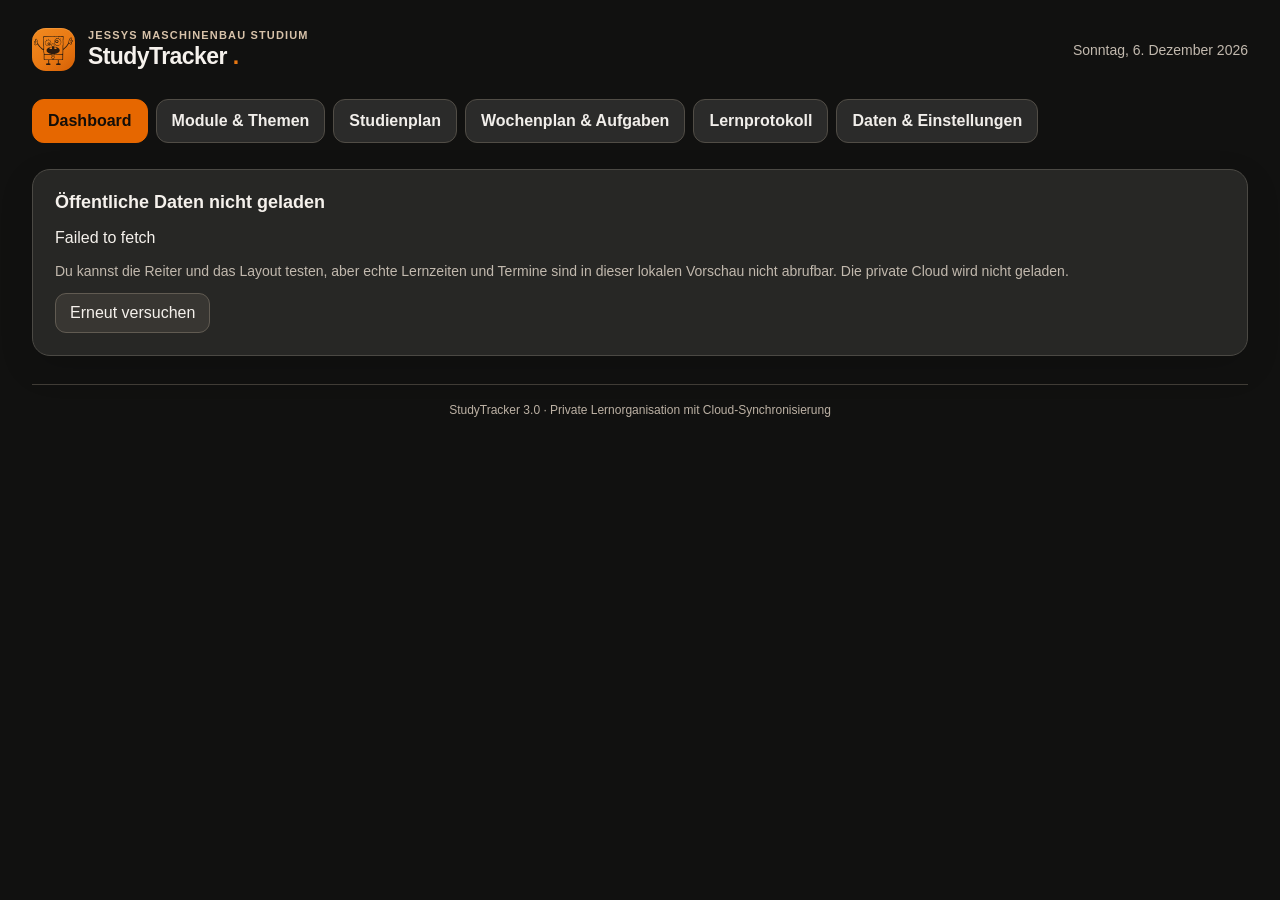
==== commit ec836c87: "Expose semester selectors, topic filter and shared rename dialog" ====
--- a/index.html
+++ b/index.html
@@ -123,12 +123,12 @@
 @media(prefers-reduced-motion:reduce){.btn-ghost{transition:none}}
 </style><style id="st-pdf-theme">
 .st-pdf-card{margin-top:18px}.st-pdf-toolbar,.st-pdf-controls{display:flex;align-items:center;gap:10px;flex-wrap:wrap}.st-pdf-upload{cursor:pointer;display:inline-flex;align-items:center}.st-pdf-layout{display:grid;grid-template-columns:minmax(225px,290px) minmax(0,1fr);gap:14px;margin-top:20px}.st-pdf-sidebar{background:#20201f;border:1px solid #484540;border-radius:12px;padding:12px;max-height:80vh;overflow:auto}.st-pdf-sidebar-head{display:grid;gap:10px}.st-pdf-sidebar input,.st-pdf-controls input{background:#191918;border:1px solid #504b45;color:#f1eeea;border-radius:9px;padding:10px;min-width:0;width:100%}.st-pdf-outline{margin:12px 0;display:grid;gap:2px;max-height:38vh;overflow:auto}.st-pdf-outline button,.st-pdf-results button,.st-pdf-bookmarks button{display:block;width:100%;border:0;border-radius:8px;background:transparent;color:#e9e4de;text-align:left;padding:8px;cursor:pointer;overflow-wrap:anywhere}.st-pdf-outline button:hover,.st-pdf-results button:hover,.st-pdf-bookmarks button:hover{background:#423023}.st-pdf-search{border-top:1px solid #484540;padding-top:12px}.st-pdf-search label{display:block;margin-bottom:9px;font-size:13px}.st-pdf-search .buttons{flex-wrap:nowrap}.st-pdf-search .buttons input{flex:1}.st-pdf-results{max-height:200px;overflow:auto;margin-top:10px}.st-pdf-results small{color:#b9aa9b;display:block}.st-pdf-main{min-width:0}.st-pdf-controls{padding:5px 0 12px}.st-pdf-controls #stPdfPage{width:70px}.st-pdf-controls button{min-width:40px}.st-pdf-stage{background:#181817;border:1px solid #45413d;border-radius:12px;max-height:75vh;overflow:auto;padding:18px;text-align:center}.st-pdf-page{position:relative;display:inline-block;vertical-align:top;line-height:0;box-shadow:0 8px 30px #0008}.st-pdf-page canvas{display:block;max-width:none}.st-pdf-link-layer{position:absolute;inset:0;pointer-events:none}.st-pdf-link-layer a{position:absolute;pointer-events:auto;cursor:pointer;outline:1px solid transparent}.st-pdf-link-layer a:hover,.st-pdf-link-layer a:focus-visible{outline:2px solid #e66700;background:#e6670029}.st-pdf-bookmarks{display:flex;flex-wrap:wrap;gap:5px;margin-bottom:8px}.st-pdf-bookmarks button{width:auto;background:#302b26;border:1px solid #50463b;font-size:12px}.st-pdf-card[hidden],#stPdfWorkspace[hidden]{display:none!important}@media(max-width:780px){.st-pdf-layout{grid-template-columns:1fr}.st-pdf-sidebar{max-height:38vh}.st-pdf-stage{padding:7px}}
-</style><style id="st-annotation-theme">.st-annotation-controls{display:flex;gap:7px;flex-wrap:wrap;margin:10px 0}.st-annotation-controls button{font-size:12px;padding:8px 10px}.st-annotation-controls button[aria-pressed=true]{background:#e66700;color:#14100a;border-color:#e66700}.st-pdf-ink{position:absolute;inset:0;pointer-events:none;touch-action:none}.st-pdf-ink.st-draw-active{pointer-events:auto;cursor:crosshair}.st-annotation-note{display:inline-flex;align-items:center;gap:6px;background:#342a21;border:1px solid #634a33;color:#f2ebe3;border-radius:9px;padding:8px 11px;font-size:12px;cursor:pointer}.st-annotation-note:hover{border-color:#e66700}</style><style id="st-comments-theme">.st-annotation-controls select{background:#252422;border:1px solid #5b5147;color:#f6eee6;border-radius:9px;padding:7px 9px}.st-pen-label{font-size:12px;color:#c2b6ab;align-self:center}.st-pdf-content-grid{display:grid;grid-template-columns:minmax(0,1fr) minmax(245px,300px);gap:13px;align-items:start}.st-review-pane{background:#262523;border:1px solid #4e4740;border-radius:12px;padding:14px;max-height:75vh;overflow:auto}.st-review-title{display:flex;justify-content:space-between;gap:8px;align-items:center;margin-bottom:13px}.st-review-compose{display:grid;gap:8px}.st-review-compose textarea{background:#181817;color:#f2ede8;border:1px solid #534b44;border-radius:10px;resize:vertical;width:100%;padding:11px;font:inherit}.st-review-compose textarea:focus{outline:2px solid #e66700;outline-offset:1px}.st-review-list{display:grid;gap:9px;margin-top:14px}.st-review-comment{padding:12px;background:#1d1c1a;border:1px solid #514a43;border-radius:10px;overflow-wrap:anywhere}.st-review-comment p{white-space:pre-wrap;margin:9px 0;color:#f1eae3;line-height:1.5}.st-review-comment .buttons{justify-content:flex-end}.st-review-comment button{font-size:12px;padding:7px 10px}.st-review-pagehint{font-size:12px;color:#e68a43;font-weight:600}.st-review-empty{color:#b7aaa0;font-size:13px}@media(max-width:1050px){.st-pdf-content-grid{grid-template-columns:1fr}.st-review-pane{max-height:320px}}</style><style id="st-private-cloud-style">#stPrivateCloud{margin-top:18px}#stPrivateCloud .buttons input{background:#1e1d1b;color:#eee9e4;border:1px solid #54483d;border-radius:10px;padding:9px;max-width:100%}.st-cloud-grid{display:grid;grid-template-columns:minmax(185px,1fr) minmax(0,2fr);gap:14px;margin-top:18px}.st-cloud-folders,.st-cloud-files{display:flex;flex-direction:column;align-items:stretch;gap:7px;background:#1d1c1b;padding:12px;border:1px solid #45403a;border-radius:12px;min-width:0}.st-cloud-folders button{text-align:left}.cloud-file-row{display:flex;flex-wrap:wrap;gap:8px;align-items:center;justify-content:space-between;padding:10px;border:1px solid #49413a;border-radius:9px}.cloud-file-row span{overflow-wrap:anywhere;flex:1;min-width:130px}@media(max-width:700px){.st-cloud-grid{grid-template-columns:1fr}}</style><link rel="stylesheet" href="./design-system.css?v=7"><link rel="stylesheet" href="./reader-workspace.css?v=5"></head><body class="st-auth-locked"><div class="shell"><header class="top"><div class="brand"><div class="logo"><img src="./brand-mascot.svg" alt="" width="43" height="43" decoding="async"></div><div><div class="eyebrow">Jessys Maschinenbau Studium</div><h1>StudyTracker <span style="color:#e97812">.</span></h1></div></div><div class="sub" id="today"></div></header>
+</style><style id="st-annotation-theme">.st-annotation-controls{display:flex;gap:7px;flex-wrap:wrap;margin:10px 0}.st-annotation-controls button{font-size:12px;padding:8px 10px}.st-annotation-controls button[aria-pressed=true]{background:#e66700;color:#14100a;border-color:#e66700}.st-pdf-ink{position:absolute;inset:0;pointer-events:none;touch-action:none}.st-pdf-ink.st-draw-active{pointer-events:auto;cursor:crosshair}.st-annotation-note{display:inline-flex;align-items:center;gap:6px;background:#342a21;border:1px solid #634a33;color:#f2ebe3;border-radius:9px;padding:8px 11px;font-size:12px;cursor:pointer}.st-annotation-note:hover{border-color:#e66700}</style><style id="st-comments-theme">.st-annotation-controls select{background:#252422;border:1px solid #5b5147;color:#f6eee6;border-radius:9px;padding:7px 9px}.st-pen-label{font-size:12px;color:#c2b6ab;align-self:center}.st-pdf-content-grid{display:grid;grid-template-columns:minmax(0,1fr) minmax(245px,300px);gap:13px;align-items:start}.st-review-pane{background:#262523;border:1px solid #4e4740;border-radius:12px;padding:14px;max-height:75vh;overflow:auto}.st-review-title{display:flex;justify-content:space-between;gap:8px;align-items:center;margin-bottom:13px}.st-review-compose{display:grid;gap:8px}.st-review-compose textarea{background:#181817;color:#f2ede8;border:1px solid #534b44;border-radius:10px;resize:vertical;width:100%;padding:11px;font:inherit}.st-review-compose textarea:focus{outline:2px solid #e66700;outline-offset:1px}.st-review-list{display:grid;gap:9px;margin-top:14px}.st-review-comment{padding:12px;background:#1d1c1a;border:1px solid #514a43;border-radius:10px;overflow-wrap:anywhere}.st-review-comment p{white-space:pre-wrap;margin:9px 0;color:#f1eae3;line-height:1.5}.st-review-comment .buttons{justify-content:flex-end}.st-review-comment button{font-size:12px;padding:7px 10px}.st-review-pagehint{font-size:12px;color:#e68a43;font-weight:600}.st-review-empty{color:#b7aaa0;font-size:13px}@media(max-width:1050px){.st-pdf-content-grid{grid-template-columns:1fr}.st-review-pane{max-height:320px}}</style><style id="st-private-cloud-style">#stPrivateCloud{margin-top:18px}#stPrivateCloud .buttons input{background:#1e1d1b;color:#eee9e4;border:1px solid #54483d;border-radius:10px;padding:9px;max-width:100%}.st-cloud-grid{display:grid;grid-template-columns:minmax(185px,1fr) minmax(0,2fr);gap:14px;margin-top:18px}.st-cloud-folders,.st-cloud-files{display:flex;flex-direction:column;align-items:stretch;gap:7px;background:#1d1c1b;padding:12px;border:1px solid #45403a;border-radius:12px;min-width:0}.st-cloud-folders button{text-align:left}.cloud-file-row{display:flex;flex-wrap:wrap;gap:8px;align-items:center;justify-content:space-between;padding:10px;border:1px solid #49413a;border-radius:9px}.cloud-file-row span{overflow-wrap:anywhere;flex:1;min-width:130px}@media(max-width:700px){.st-cloud-grid{grid-template-columns:1fr}}</style><link rel="stylesheet" href="./design-system.css?v=7"><link rel="stylesheet" href="./reader-workspace.css?v=5"><link rel="stylesheet" href="./semester-controls.css?v=1"></head><body class="st-auth-locked"><div class="shell"><header class="top"><div class="brand"><div class="logo"><img src="./brand-mascot.svg" alt="" width="43" height="43" decoding="async"></div><div><div class="eyebrow">Jessys Maschinenbau Studium</div><h1>StudyTracker <span style="color:#e97812">.</span></h1></div></div><div class="sub" id="today"></div></header>
 <nav class="nav" id="sharedNav"><button class="tab" data-tab="dashboard">Dashboard</button><button class="tab" data-tab="topics">Module & Themen</button><button class="tab" data-tab="semester">Studienplan</button><button class="tab" data-tab="planner">Wochenplan & Aufgaben</button><button class="tab" data-tab="practice">Praxisphasen</button><button class="tab" data-tab="files">Dateien & Dokumente</button><button class="tab" data-tab="history">Lernprotokoll</button><button class="tab active" data-tab="settings">Daten & Einstellungen</button></nav>
-<div id="publicView" hidden aria-live="polite"></div><section id="dashboard" class="tab-panel"><div class="stack"><div class="grid3"><div class="metric"><div class="sub">Heute gelernt</div><div class="num" id="todayMetric">0 h</div><div class="small muted" id="todayCount">0 Lerneinheiten</div></div><div class="metric"><div class="sub">Diese Woche</div><div class="num" id="weekMetric">0 h</div><div class="small muted" id="weekCount">0 Lerneinheiten</div></div><div class="metric"><div class="sub">Gesamte Lernzeit</div><div class="num" id="totalMetric">0 h</div><div class="small muted" id="totalCount">0 Einträge</div></div></div><div class="main"><div class="stack"><div class="card"><div class="title-row"><div><h2>Fokuszeit erfassen</h2><div class="sub">Zeit für ein Modul und Thema stoppen</div></div><span class="pill" id="timerStatus">Bereit</span></div><div class="two"><div class="field"><label for="timerModule">Modul</label><select id="timerModule"></select></div><div class="field"><label for="timerTopic">Thema (optional)</label><select id="timerTopic"></select></div></div><div class="timer"><div class="clock" id="clock">00:00:00</div><div class="sub" id="runningInfo">Bereit für deine nächste Lerneinheit?</div><div class="buttons"><button id="startBtn" class="primary">▶ Starten</button><button id="pauseBtn" class="secondary" disabled>Ⅱ Pause</button><button id="finishBtn" class="secondary" disabled>■ Speichern</button><button id="resetBtn" class="btn-ghost btn-icon" type="button" title="Timer zurücksetzen" aria-label="Timer zurücksetzen"><span aria-hidden="true">↺</span></button><button id="focusOpen" class="secondary" type="button">⛶ Fokusmodus</button></div></div><div class="divider"></div><div class="section-label">Oder Lernzeit manuell hinzufügen</div><form id="manualForm" class="stack" style="gap:12px"><div class="three"><div class="field"><label>Datum</label><input type="date" id="manualDate" required></div><div class="field"><label>Dauer (Minuten)</label><input type="number" id="manualMinutes" min="1" max="1440" value="45" required></div><div class="field"><label>Modul</label><select id="manualModule"></select></div></div><div class="two"><div class="field"><label>Thema (optional)</label><select id="manualTopic"></select></div><div class="field"><label>Notiz (optional)</label><input id="manualNote" maxlength="160" placeholder="z. B. Aufgabenblatt 2"></div></div><button class="secondary" type="submit">+ Lernzeit eintragen</button></form></div><div class="card"><div class="title-row"><div><h2>Lernstunden der letzten 7 Tage</h2><div class="sub">Nur tatsächlich erfasste Lernzeit</div></div></div><div class="chart" id="weekChart"></div></div><div class="card"><div class="title-row"><h2>Letzte Lerneinheiten</h2><button class="btn-ghost btn-small" data-go="history" type="button">Alle ansehen <span class="btn-arrow" aria-hidden="true">›</span></button></div><div id="recentEntries"></div></div></div><div class="stack"><div class="card"><div class="title-row"><div><h2>Modulübersicht</h2><div class="sub">Deine gesamte Lernzeit je Modul</div></div><button class="btn-ghost btn-small" data-go="topics" type="button">Bearbeiten <span class="btn-arrow" aria-hidden="true">›</span></button></div><div id="moduleOverview"></div></div><div class="card"><div class="title-row"><div><h2>Wochenziele</h2><div class="sub">Montag bis Sonntag</div></div></div><div id="goalOverview"></div></div><div class="card"><h2>Dein Lerncockpit</h2><p class="sub" style="line-height:1.6">Starte mit einem Modul, lege Themen an und protokolliere deine Lernzeit. Die Statistiken werden automatisch aus deinen Einträgen berechnet.</p></div></div></div></div></section>
-<section id="topics" class="tab-panel hidden"><div class="card" style="margin-bottom:18px"><div class="title-row"><div><h2>Modul-Cockpit</h2><p class="sub">Wähle ein Modul, bearbeite seine Angaben und verwalte darunter die zugehörigen Themen und Unterthemen.</p></div></div><div class="field"><label>Modul auswählen</label><select id="detailModule"></select></div><div id="moduleDetail" style="margin-top:16px"></div></div><div class="list-grid"><div class="stack"><div class="card"><h2>Neues Modul hinzufügen</h2><p class="sub">Zum Beispiel Mathematik I oder Technische Mechanik.</p><form id="moduleForm" class="stack"><div class="field"><label>Modulname</label><input id="newModule" maxlength="60" placeholder="Modulname" required></div><div class="two"><div class="field"><label>Wochenziel (Stunden)</label><input id="newGoal" type="number" min="0" max="168" step="0.5" value="4" required></div><div class="field"><label>Farbe</label><input id="newColor" type="color" value="#e97812" style="height:43px;padding:4px"></div></div><button class="primary">+ Modul anlegen</button></form></div><div class="card"><h2>Deine Module</h2><div id="moduleList" class="scroll-section" tabindex="0" aria-label="Deine Module, scrollbarer Bereich"></div></div></div><div class="stack"><div class="card"><h2>Thema hinzufügen</h2><form id="topicForm" class="stack"><div class="field"><label>Modul</label><select id="topicModule"></select></div><div class="field"><label>Übergeordnetes Thema (optional)</label><select id="parentTopic"><option value="">Hauptthema</option></select></div><div class="field"><label>Thema / Unterthema</label><input id="newTopic" maxlength="100" placeholder="z. B. Integralrechnung" required></div><div class="field"><label>Aktueller Kenntnisstand</label><select id="topicMastery"><option value="0">Noch nicht begonnen</option><option value="1">Unsicher</option><option value="2">In Bearbeitung</option><option value="3">Gut verstanden</option><option value="4">Sicher beherrscht</option></select></div><button class="secondary">+ Thema anlegen</button></form></div><div class="card"><div class="title-row"><h2>Themen & Wissensstand</h2><span class="small muted" id="topicCount"></span></div><div id="topicList" class="scroll-section" tabindex="0" aria-label="Themen und Wissensstand, scrollbarer Bereich"></div></div></div></div><div class="card" style="margin-top:18px"><div class="title-row"><div><h2>Lernzeit nach Thema</h2><div class="sub">Auswertung deiner dokumentierten Lerneinheiten</div></div></div><div class="filterbar"><div class="field"><label>Modul</label><select id="statsModule"></select></div><div class="field"><label>Zeitraum</label><select id="statsPeriod"><option value="all">Gesamte Zeit</option><option value="week">Diese Woche</option><option value="month">Dieser Monat</option></select></div></div><div id="topicStats" class="scroll-section" tabindex="0" aria-label="Themenstatistik, scrollbarer Bereich"></div></div></section>
-<section id="semester" class="tab-panel hidden"><div class="stack"><div class="card"><h2>Studienplan · Wintersemester 2026/27</h2><p class="sub">Quelle: Modulhandbuch Version 8 und Stundenplan Wetzlar, Gruppe 5 (Stand 13.10.2026). Termine sind geplante Veranstaltungen, keine bestätigte Anwesenheit. Praxispräsentationen ausgeschlossen.</p><div class="buttons"><button id="semImport" class="primary">Studienmodule & Termine übernehmen</button><button id="semIcs">Kalender als ICS exportieren</button></div><p class="sub" id="semStatus">Der Import ist optional und wiederholbar. Vorher ein JSON-Backup erstellen.</p></div><div class="card"><h2>Soll-Ist-Workload</h2><p class="sub">Ist = selbst dokumentierte Lernzeit. Geplante Präsenzzeit wird getrennt dargestellt und nicht automatisch als besucht gezählt. Soll-Selbststudium stammt aus dem Modulhandbuch (25 h je ECTS).</p><div style="overflow:auto"><table class="sem-table"><thead><tr><th>Modul</th><th>ECTS</th><th>Soll gesamt</th><th>Soll Präsenz</th><th>Soll selbst</th><th>Ist gelernt</th><th>Offen selbst</th></tr></thead><tbody id="semWork"></tbody></table></div></div><div class="card"><div class="title-row"><h2>Kalender</h2><div class="sem-toolbar"><button id="semPrev">←</button><strong id="semMonth"></strong><button id="semNext">→</button></div></div><p class="sub">Klicke auf einen Tag, um Vorlesungen und deine Lernzeiten zu sehen.</p><div class="sem-calendar" id="semCalendar"></div><h3 id="semDayTitle"></h3><div id="semDayDetail"></div></div></div></section>
-<section id="planner" class="tab-panel hidden"><div class="stack">
+<div id="publicView" hidden aria-live="polite"></div><section id="dashboard" class="tab-panel"><p class="sub" id="dashboardSemesterLabel">Auswertung für Wintersemester 2026/27</p><div class="stack"><div class="grid3"><div class="metric"><div class="sub">Heute gelernt</div><div class="num" id="todayMetric">0 h</div><div class="small muted" id="todayCount">0 Lerneinheiten</div></div><div class="metric"><div class="sub">Diese Woche</div><div class="num" id="weekMetric">0 h</div><div class="small muted" id="weekCount">0 Lerneinheiten</div></div><div class="metric"><div class="sub">Gesamte Lernzeit</div><div class="num" id="totalMetric">0 h</div><div class="small muted" id="totalCount">0 Einträge</div></div></div><div class="main"><div class="stack"><div class="card"><div class="title-row"><div><h2>Fokuszeit erfassen</h2><div class="sub">Zeit für ein Modul und Thema stoppen</div></div><span class="pill" id="timerStatus">Bereit</span></div><div class="two"><div class="field"><label for="timerModule">Modul</label><select id="timerModule"></select></div><div class="field"><label for="timerTopic">Thema (optional)</label><select id="timerTopic"></select></div></div><div class="timer"><div class="clock" id="clock">00:00:00</div><div class="sub" id="runningInfo">Bereit für deine nächste Lerneinheit?</div><div class="buttons"><button id="startBtn" class="primary">▶ Starten</button><button id="pauseBtn" class="secondary" disabled>Ⅱ Pause</button><button id="finishBtn" class="secondary" disabled>■ Speichern</button><button id="resetBtn" class="btn-ghost btn-icon" type="button" title="Timer zurücksetzen" aria-label="Timer zurücksetzen"><span aria-hidden="true">↺</span></button><button id="focusOpen" class="secondary" type="button">⛶ Fokusmodus</button></div></div><div class="divider"></div><div class="section-label">Oder Lernzeit manuell hinzufügen</div><form id="manualForm" class="stack" style="gap:12px"><div class="three"><div class="field"><label>Datum</label><input type="date" id="manualDate" required></div><div class="field"><label>Dauer (Minuten)</label><input type="number" id="manualMinutes" min="1" max="1440" value="45" required></div><div class="field"><label>Modul</label><select id="manualModule"></select></div></div><div class="two"><div class="field"><label>Thema (optional)</label><select id="manualTopic"></select></div><div class="field"><label>Notiz (optional)</label><input id="manualNote" maxlength="160" placeholder="z. B. Aufgabenblatt 2"></div></div><button class="secondary" type="submit">+ Lernzeit eintragen</button></form></div><div class="card"><div class="title-row"><div><h2>Lernstunden der letzten 7 Tage</h2><div class="sub">Nur tatsächlich erfasste Lernzeit</div></div></div><div class="chart" id="weekChart"></div></div><div class="card"><div class="title-row"><h2>Letzte Lerneinheiten</h2><button class="btn-ghost btn-small" data-go="history" type="button">Alle ansehen <span class="btn-arrow" aria-hidden="true">›</span></button></div><div id="recentEntries"></div></div></div><div class="stack"><div class="card"><div class="title-row"><div><h2>Modulübersicht</h2><div class="sub">Deine gesamte Lernzeit je Modul</div></div><button class="btn-ghost btn-small" data-go="topics" type="button">Bearbeiten <span class="btn-arrow" aria-hidden="true">›</span></button></div><div id="moduleOverview"></div></div><div class="card"><div class="title-row"><div><h2>Wochenziele</h2><div class="sub">Montag bis Sonntag</div></div></div><div id="goalOverview"></div></div><div class="card"><h2>Dein Lerncockpit</h2><p class="sub" style="line-height:1.6">Starte mit einem Modul, lege Themen an und protokolliere deine Lernzeit. Die Statistiken werden automatisch aus deinen Einträgen berechnet.</p></div></div></div></div></section>
+<section id="topics" class="tab-panel hidden"><div class="st-term-switch"><label for="topicsSemester">Semester</label><select id="topicsSemester" aria-label="Aktives Semester auswählen"><option value="ws-2026">Wintersemester 2026/27</option></select><span class="st-term-hint">Module, Lernzeiten und Aufgaben werden semesterweise angezeigt.</span></div><div class="card" style="margin-bottom:18px"><div class="title-row"><div><h2>Modul-Cockpit</h2><p class="sub">Wähle ein Modul, bearbeite seine Angaben und verwalte darunter die zugehörigen Themen und Unterthemen.</p></div></div><div class="field"><label>Modul auswählen</label><select id="detailModule"></select></div><div id="moduleDetail" style="margin-top:16px"></div></div><div class="list-grid"><div class="stack"><div class="card"><h2>Neues Modul hinzufügen</h2><p class="sub">Zum Beispiel Mathematik I oder Technische Mechanik.</p><form id="moduleForm" class="stack"><div class="field"><label>Modulname</label><input id="newModule" maxlength="60" placeholder="Modulname" required></div><div class="two"><div class="field"><label>Wochenziel (Stunden)</label><input id="newGoal" type="number" min="0" max="168" step="0.5" value="4" required></div><div class="field"><label>Farbe</label><input id="newColor" type="color" value="#e97812" style="height:43px;padding:4px"></div></div><button class="primary">+ Modul anlegen</button></form></div><div class="card"><h2>Deine Module</h2><div id="moduleList" class="scroll-section" tabindex="0" aria-label="Deine Module, scrollbarer Bereich"></div></div></div><div class="stack"><div class="card"><h2>Thema hinzufügen</h2><form id="topicForm" class="stack"><div class="field"><label>Modul</label><select id="topicModule"></select></div><div class="field"><label>Übergeordnetes Thema (optional)</label><select id="parentTopic"><option value="">Hauptthema</option></select></div><div class="field"><label>Thema / Unterthema</label><input id="newTopic" maxlength="100" placeholder="z. B. Integralrechnung" required></div><div class="field"><label>Aktueller Kenntnisstand</label><select id="topicMastery"><option value="0">Noch nicht begonnen</option><option value="1">Unsicher</option><option value="2">In Bearbeitung</option><option value="3">Gut verstanden</option><option value="4">Sicher beherrscht</option></select></div><button class="secondary">+ Thema anlegen</button></form></div><div class="card"><div class="title-row"><h2>Themen & Wissensstand</h2><span class="small muted" id="topicCount"></span></div><div class="field st-topic-filter"><label for="topicListModule">Nach Modul filtern</label><select id="topicListModule"><option value="">Alle Module des Semesters</option></select></div><div id="topicList" class="scroll-section" tabindex="0" aria-label="Themen und Wissensstand, scrollbarer Bereich"></div></div></div></div><div class="card" style="margin-top:18px"><div class="title-row"><div><h2>Lernzeit nach Thema</h2><div class="sub">Auswertung deiner dokumentierten Lerneinheiten</div></div></div><div class="filterbar"><div class="field"><label>Modul</label><select id="statsModule"></select></div><div class="field"><label>Zeitraum</label><select id="statsPeriod"><option value="all">Gesamte Zeit</option><option value="week">Diese Woche</option><option value="month">Dieser Monat</option></select></div></div><div id="topicStats" class="scroll-section" tabindex="0" aria-label="Themenstatistik, scrollbarer Bereich"></div></div></section>
+<section id="semester" class="tab-panel hidden"><div class="stack"><div class="st-term-switch"><label for="studySemester">Semester</label><select id="studySemester" aria-label="Aktives Semester auswählen"><option value="ws-2026">Wintersemester 2026/27</option></select><span class="st-term-hint">Module, Lernzeiten und Aufgaben werden semesterweise angezeigt.</span></div><div class="card"><h2 id="semHeading">Studienplan · Wintersemester 2026/27</h2><p class="sub">Die hinterlegten Vorlesungstermine stammen aus dem Wintersemester 2026/27 (Wetzlar, Gruppe 5). Weitere Semester werden separat vorbereitet. Geplante Termine sind keine bestätigte Anwesenheit.</p><div class="buttons"><button id="semImport" class="primary">Studienmodule & Termine übernehmen</button><button id="semIcs">Kalender als ICS exportieren</button></div><p class="sub" id="semStatus">Der Import ist optional und wiederholbar. Vorher ein JSON-Backup erstellen.</p></div><div class="card"><h2>Soll-Ist-Workload</h2><p class="sub">Ist = selbst dokumentierte Lernzeit. Geplante Präsenzzeit wird getrennt dargestellt und nicht automatisch als besucht gezählt. Soll-Selbststudium stammt aus dem Modulhandbuch (25 h je ECTS).</p><div style="overflow:auto"><table class="sem-table"><thead><tr><th>Modul</th><th>ECTS</th><th>Soll gesamt</th><th>Soll Präsenz</th><th>Soll selbst</th><th>Ist gelernt</th><th>Offen selbst</th></tr></thead><tbody id="semWork"></tbody></table></div></div><div class="card"><div class="title-row"><h2>Kalender</h2><div class="sem-toolbar"><button id="semPrev">←</button><strong id="semMonth"></strong><button id="semNext">→</button></div></div><p class="sub">Klicke auf einen Tag, um Vorlesungen und deine Lernzeiten zu sehen.</p><div class="sem-calendar" id="semCalendar"></div><h3 id="semDayTitle"></h3><div id="semDayDetail"></div></div></div></section>
+<section id="planner" class="tab-panel hidden"><div class="stack"><div class="st-term-switch"><label for="plannerSemester">Semester</label><select id="plannerSemester" aria-label="Aktives Semester auswählen"><option value="ws-2026">Wintersemester 2026/27</option></select><span class="st-term-hint">Module, Lernzeiten und Aufgaben werden semesterweise angezeigt.</span></div>
 <div class="card"><div class="title-row"><div><h2>Wochenplan</h2><p class="sub">Vorlesungen, Lernblöcke, Klausuren und Aufgaben in einer Ansicht. Geplante Zeiten werden nicht als gelernt gezählt.</p></div><div class="sem-toolbar"><button id="planPrev" type="button">←</button><strong id="planWeek"></strong><button id="planNext" type="button">→</button><button id="planToday" type="button">Heute</button></div></div><div id="planCalendar" style="overflow-x:auto"></div></div>
 <div class="list-grid"><div class="card"><h2>Neue Aufgabe oder Lernblock</h2><form class="stack" id="taskForm"><div class="field"><label>Titel</label><input id="taskTitle" maxlength="140" required placeholder="z. B. TM1 Aufgabenblatt 4"></div><div class="two"><div class="field"><label>Typ</label><select id="taskKind"><option value="task">Aufgabe / Abgabe</option><option value="study">Geplanter Lernblock</option><option value="exam">Prüfung / Klausur</option></select></div><div class="field"><label>Modul</label><select id="taskModule"></select></div></div><div class="two"><div class="field"><label>Datum</label><input id="taskDate" type="date" required></div><div class="field"><label>Startzeit (optional)</label><input id="taskTime" type="time"></div></div><div class="two"><div class="field"><label>Geplante Dauer in Minuten</label><input id="taskMinutes" type="number" value="60" min="0" max="1440" step="5"></div><div class="field"><label>Priorität</label><select id="taskPriority"><option value="normal">Normal</option><option value="high">Hoch</option><option value="low">Niedrig</option></select></div></div><div class="field"><label>Notiz (optional)</label><textarea id="taskNote" rows="2" maxlength="600"></textarea></div><div class="buttons"><button id="taskSubmit" class="primary">+ Eintrag erstellen</button><button id="taskCancel" type="button" class="secondary hidden">Bearbeitung abbrechen</button></div></form></div>
 <div class="card"><div class="title-row"><h2>Aufgaben & Prüfungsvorbereitung</h2><span class="pill" id="taskCount">0 offen</span></div><div class="field"><label>Ansicht</label><select id="taskFilter"><option value="open">Offene Aufgaben</option><option value="all">Alle Einträge</option><option value="exam">Nur Prüfungen</option><option value="study">Nur Lernblöcke</option><option value="done">Erledigte Aufgaben</option></select></div><div id="taskList" class="scroll-section" tabindex="0" aria-label="Aufgabenliste, scrollbarer Bereich"></div></div></div>
@@ -163,4 +163,4 @@
   </div></div>
 </div><p id="stToolStatus" class="st-tool-status" role="status">Zeiger aktiv: Links im PDF öffnen und mit der Maus scrollen.</p><div class="st-review-pane" id="stReviewPane"><div class="st-review-title"><strong>Kommentare & Anmerkungen</strong><span class="sub small" id="stReviewPage">Seite 1</span></div><div class="st-review-compose"><textarea id="stReviewInput" rows="3" maxlength="2000" placeholder="Kommentar zu dieser Seite schreiben …" aria-label="Kommentar schreiben"></textarea><button type="button" id="stReviewAdd" class="primary">Kommentar hinzufügen</button></div><div id="stAnnotList" class="st-review-list"></div></div><div id="stPdfBookmarks" class="st-pdf-bookmarks"></div><div class="st-pdf-content-grid"><div class="st-pdf-stage" id="stPdfStage"><div class="st-pdf-page"><canvas id="stPdfCanvas"></canvas><div id="stPdfLinkLayer" class="st-pdf-link-layer"></div><canvas id="stPdfInk" class="st-pdf-ink"></canvas></div></div><div id="stReviewDock" role="complementary" aria-label="Kommentare und Anmerkungen"></div></div></div></div></section><section id="settings" class="tab-panel"><div class="card" style="margin-bottom:18px"><h2>☁ Railway-Cloud-Synchronisierung</h2><p class="sub" style="line-height:1.65">Deine eigene API: <code>studytracker-api-production-7134.up.railway.app</code>. Sichere deine Lernzeiten vor der ersten Synchronisierung per JSON-Export. Bitte verwende dieselbe E-Mail wie die OWNER_EMAIL-Einstellung in Railway. Du kannst dich mit deinem Konto anmelden oder es einmalig registrieren.</p><div class="filterbar"><div class="field"><label>E-Mail-Adresse</label><input id="cloudEmail" type="email" autocomplete="username" placeholder="E-Mail-Adresse"></div><div class="field"><label>Passwort (mind. 12 Zeichen)</label><input id="cloudPassword" type="password" minlength="12" autocomplete="current-password" placeholder="Passwort"></div></div><div class="buttons"><button id="cloudLogin" class="primary">Anmelden</button><button id="cloudRegister" class="secondary hidden" style="display:none" disabled>Registrierung deaktiviert</button><button id="cloudLogout" class="secondary hidden">Abmelden</button></div><p class="sub small" id="cloudStatus" role="status" style="margin-top:14px">Nicht angemeldet – Daten werden nur lokal gespeichert.</p><div id="cloudActions" class="hidden"><div class="divider"></div><p class="sub" style="line-height:1.65"><strong>Erste Synchronisierung:</strong> Wähle nur eine Richtung. <strong>Hochladen</strong> ersetzt den Stand auf Railway durch die lokalen Daten; <strong>Herunterladen</strong> ersetzt die lokalen Daten durch den Railway-Stand. Danach werden Änderungen automatisch synchronisiert. Bei Konflikten wird gestoppt, nicht überschrieben.</p><div class="buttons"><button id="cloudUpload" class="primary">↑ Lokale Daten in die Cloud</button><button id="cloudDownload" class="secondary">↓ Cloud-Daten auf dieses Gerät</button><button id="cloudSyncNow" class="secondary">↻ Jetzt synchronisieren</button></div></div></div><div class="list-grid"><div class="card"><h2>Deine Daten sichern</h2><p class="sub" style="line-height:1.7">Exportiere alle Module, Themen und Lerneinheiten als JSON. Über „Importieren“ kannst du sie später auf diesem oder einem anderen Gerät wiederherstellen.</p><div class="buttons"><button id="exportBtn" class="primary">↓ JSON exportieren</button><label class="secondary file-label" for="importFile">↑ JSON importieren</label><input type="file" id="importFile" accept=".json,application/json" class="hidden"></div><div class="divider"></div><p class="sub small">Ein Import ersetzt deine aktuell gespeicherten Daten. Eine Sicherheitsabfrage schützt vor versehentlichem Überschreiben.</p></div><div class="card"><h2>Datenschutz & Speicher</h2><p class="sub" style="line-height:1.7">Deine Daten bleiben auch lokal im Browser gespeichert. Nach Anmeldung und einmaliger Auswahl einer Synchronisierungsrichtung werden Änderungen zusätzlich an Railway übertragen. Ohne aktive Verbindung bleiben Änderungen zunächst lokal. Sichere deine Daten regelmäßig per JSON-Export.</p><button id="clearBtn" class="danger">Alle lokalen Daten löschen</button></div></div><div class="card" style="margin-top:18px"><h2>🔒 Öffentliche Statistikfreigabe</h2><p class="sub">Standardmäßig privat. Nur ausgewählte Kennzahlen werden veröffentlicht. Keine Notizen, Aufgaben, Moodle-Links oder Dateien.</p><label><input type="checkbox" id="pubEnabled"> Öffentliche Leseansicht aktivieren</label><div class="filterbar" style="margin:12px 0"><label><input type="checkbox" class="pubField" value="dashboard"> Dashboard & Lernstatistiken</label><label><input type="checkbox" class="pubField" value="modules"> Module & Themen</label><label><input type="checkbox" class="pubField" value="calendar"> Stundenplan & Kalender</label><label><input type="checkbox" class="pubField" value="tasks"> Aufgaben</label><label><input type="checkbox" class="pubField" value="exams"> Prüfungstermine</label><label><input type="checkbox" class="pubField" value="cockpit"> Lerncopilot</label></div><button id="pubSave" class="primary">Freigabe speichern</button><p id="pubInfo" class="sub small"></p></div></section><div class="footer">StudyTracker 3.0 · Private Lernorganisation mit Cloud-Synchronisierung</div></div>
 <div id="focusOverlay" class="focus-overlay hidden" role="dialog" aria-modal="true" aria-label="Lerntimer Fokusmodus"><div class="focus-body"><div class="focus-head"><span class="pill">StudyTracker · Fokus</span><button id="focusClose" class="secondary">✕ Schließen</button></div><div class="focus-time" id="focusClock">00:00:00</div><p id="focusState" class="sub">Bereit</p><p id="focusSubject" class="sub"></p><div class="buttons" style="justify-content:center"><button id="focusStart" class="primary">▶ Starten</button><button id="focusPause" class="secondary">Ⅱ Pause</button><button id="focusFinish" class="secondary">■ Speichern</button></div></div></div>
-<script src="./studytracker-app.js?v=2"></script><script src="./privacy-settings.js?v=1"></script><script src="./public-reader.js?v=2"></script><script type="module" src="./pdf-reader.js?v=6"></script><script type="module" src="./pdf-annotations.js?v=6"></script><script type="module" src="./private-cloud.js?v=9"></script><script type="module" src="./pdf-cloud-sync.js?v=5"></script><script type="module" src="./cloud-import.js?v=1"></script><script>window.studyPdfAnnotationsReady=false; window.addEventListener("load",()=>{setTimeout(()=>{if(!window.studyPdfAnnotationsReady){const msg=document.getElementById("stPdfMessage");if(msg)msg.textContent="Anmerkungen konnten nicht geladen werden. Bitte mit Strg + F5 aktualisieren oder die Browser-Konsole prüfen.";console.error("StudyTracker: pdf-annotations.js was not initialized")}},1800)});</script></body></html>+<dialog id="appEditDialog" class="st-rename-dialog" aria-labelledby="appEditTitle"><form id="appEditForm"><div class="st-edit-head"><h2 id="appEditTitle">Umbenennen</h2><button type="button" class="secondary" id="appEditClose" aria-label="Dialog schließen">×</button></div><div class="field"><label id="appEditLabel" for="appEditInput">Neuer Name</label><input id="appEditInput" type="text" autocomplete="off" maxlength="100" required></div><p id="appEditError" class="st-edit-error" role="alert"></p><div class="st-edit-actions"><button type="button" id="appEditCancel" class="secondary">Abbrechen</button><button type="submit" id="appEditSave" class="primary">Umbenennen</button></div></form></dialog><script src="./studytracker-app.js?v=3"></script><script src="./privacy-settings.js?v=1"></script><script src="./public-reader.js?v=2"></script><script type="module" src="./pdf-reader.js?v=6"></script><script type="module" src="./pdf-annotations.js?v=6"></script><script type="module" src="./private-cloud.js?v=9"></script><script type="module" src="./pdf-cloud-sync.js?v=5"></script><script type="module" src="./cloud-import.js?v=1"></script><script>window.studyPdfAnnotationsReady=false; window.addEventListener("load",()=>{setTimeout(()=>{if(!window.studyPdfAnnotationsReady){const msg=document.getElementById("stPdfMessage");if(msg)msg.textContent="Anmerkungen konnten nicht geladen werden. Bitte mit Strg + F5 aktualisieren oder die Browser-Konsole prüfen.";console.error("StudyTracker: pdf-annotations.js was not initialized")}},1800)});</script></body></html>
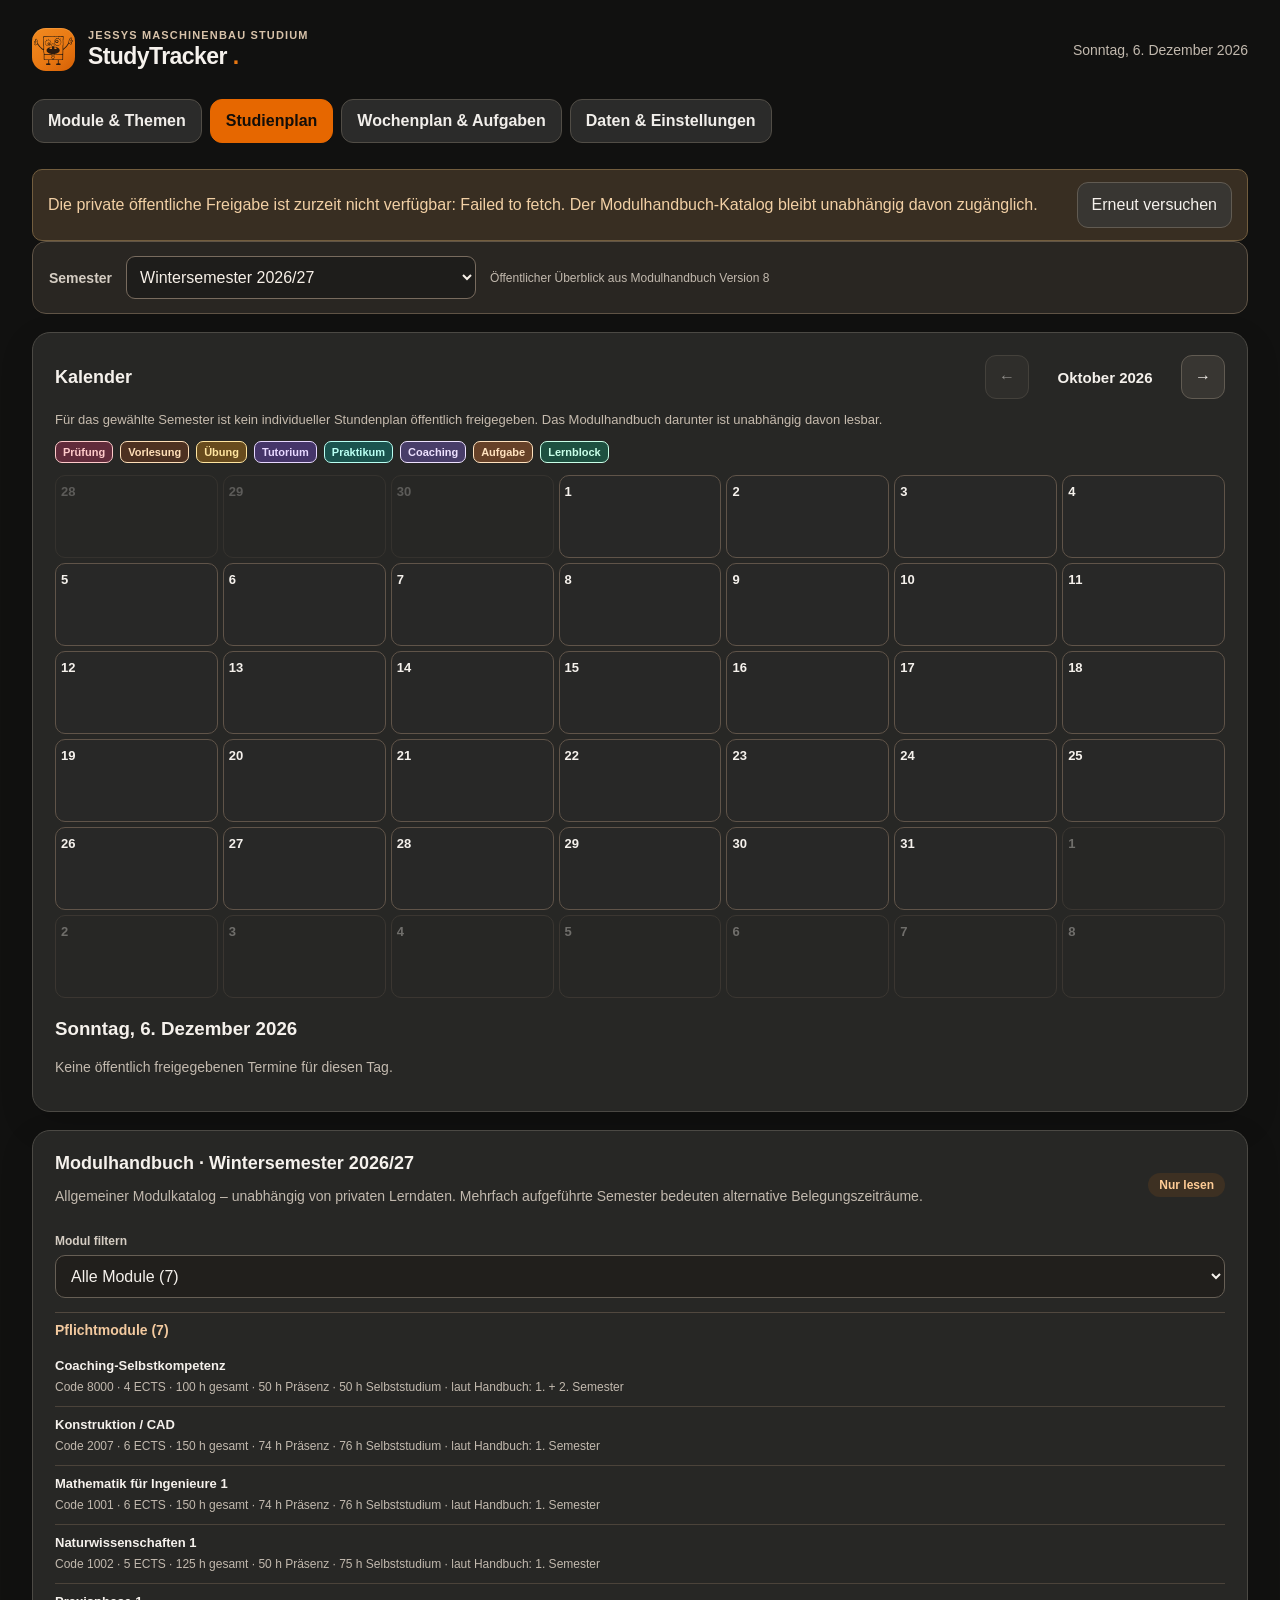
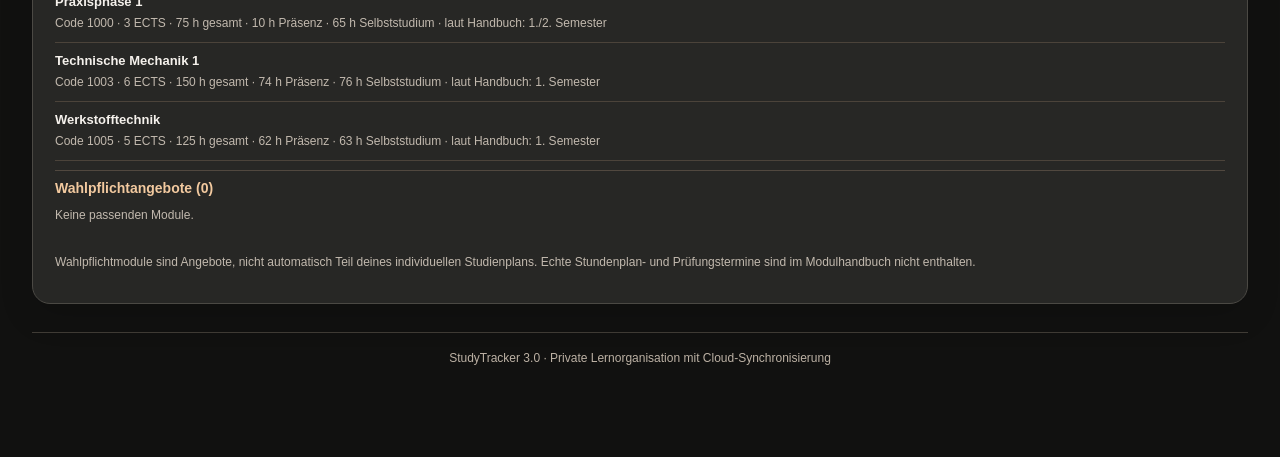
==== commit 03f50357: "Release 3.3: tested seven-semester planner, handbook and public reader with production cloud preserv" ====
--- a/index.html
+++ b/index.html
@@ -1,5 +1,5 @@
 <!doctype html>
-<html lang="de"><head><meta charset="utf-8"><meta name="viewport" content="width=device-width,initial-scale=1,viewport-fit=cover"><meta name="theme-color" content="#111110"><title>StudyTracker 3.0 – Jessys Maschinenbau Studium</title>
+<html lang="de"><head><meta charset="utf-8"><meta name="viewport" content="width=device-width,initial-scale=1,viewport-fit=cover"><meta name="theme-color" content="#111110"><title>StudyTracker 3.3 – Maschinenbau Lerntracker</title>
 <style>
 :root{font-family:Inter,ui-sans-serif,-apple-system,BlinkMacSystemFont,"Segoe UI",sans-serif;color:#f1eeea;background:#0d0d0c;font-synthesis:none}*{box-sizing:border-box}body{margin:0;min-height:100vh}button,input,select,textarea{font:inherit}button{cursor:pointer}button:disabled{opacity:.5;cursor:not-allowed}.shell{width:100%;max-width:2400px;margin-inline:auto;padding:24px clamp(16px,2.6vw,56px) 80px}.top{display:flex;justify-content:space-between;align-items:center;gap:18px;margin-bottom:28px}.brand{display:flex;align-items:center;gap:13px}.logo{width:43px;height:43px;display:grid;place-items:center;border-radius:14px;background:linear-gradient(135deg,#e66700,#b34e00);font-size:23px}.eyebrow{letter-spacing:.15em;text-transform:uppercase;font-size:11px;color:#c4b7a9;font-weight:700}.brand h1{font-size:23px;margin:2px 0 0}.sub{color:#b8b0a6;font-size:14px}.main{display:grid;grid-template-columns:minmax(0,1.55fr) minmax(310px,1fr);gap:18px}.stack{display:grid;gap:18px}.card{background:#2b2b2a;border:1px solid #42413f;border-radius:20px;padding:22px;box-shadow:0 8px 28px #0407142a}.card h2{margin:0 0 8px;font-size:18px}.title-row{display:flex;justify-content:space-between;gap:8px;align-items:center;margin-bottom:16px}.muted{color:#b8b0a6}.small{font-size:12px}.grid3{display:grid;grid-template-columns:repeat(3,minmax(0,1fr));gap:12px}.metric{border:1px solid #3d3c39;background:#20201f;border-radius:15px;padding:17px}.metric .num{font-size:28px;font-weight:800;letter-spacing:-1px;margin:8px 0 3px}.primary{background:#e66700;color:#17110c;border:none;border-radius:11px;padding:11px 16px;font-weight:750}.secondary{background:#353533;color:#f1eeea;border:1px solid #56534e;border-radius:11px;padding:10px 14px}.danger{background:#43283b;color:#ffc5d2;border:1px solid #6c3d53;border-radius:10px;padding:8px 11px}.buttons{display:flex;gap:9px;flex-wrap:wrap}.field{display:grid;gap:7px;min-width:0}.field label{font-size:12px;color:#c8bfb3;font-weight:650}.field input,.field select,.field textarea{width:100%;background:#1c1c1b;border:1px solid #56534e;color:#f5f1ec;border-radius:10px;padding:11px;outline:none}.field input:focus,.field select:focus,.field textarea:focus{border-color:#f08024}.two{display:grid;grid-template-columns:1fr 1fr;gap:12px}.three{display:grid;grid-template-columns:1fr 1fr 1fr;gap:12px}.timer{text-align:center;padding:13px 0 19px}.clock{font-variant-numeric:tabular-nums;font-size:clamp(44px,7vw,68px);font-weight:850;letter-spacing:-2px}.pill{display:inline-flex;align-items:center;border-radius:100px;background:#3a2b20;color:#ffbd83;padding:5px 11px;font-size:12px;font-weight:700}.timer .buttons{justify-content:center;margin-top:15px}.divider{border-top:1px solid #45433f;margin:17px 0}.section-plain{margin-top:14px}.module-row{display:flex;justify-content:space-between;gap:15px;align-items:center;padding:12px 0;border-bottom:1px solid #42413f}.module-row:last-child{border-bottom:0}.module-name{display:flex;align-items:center;gap:9px;font-weight:650}.dot{height:10px;width:10px;border-radius:4px;display:inline-block;flex:none}.bar{height:8px;background:#181817;border-radius:8px;overflow:hidden;margin-top:8px}.bar>div{height:100%;border-radius:8px}.entry{border-bottom:1px solid #42413f;padding:13px 0;display:flex;justify-content:space-between;gap:8px;align-items:center}.entry:last-child{border-bottom:0}.entry strong{display:block;font-size:14px}.entry .muted{font-size:12px;margin-top:5px}.entry .right{display:flex;align-items:center;gap:9px;white-space:nowrap}.empty{border:1px dashed #62594d;border-radius:13px;padding:22px;text-align:center;color:#c7bdb1;font-size:14px}.chart{display:flex;gap:8px;height:165px;align-items:end;margin-top:15px}.chart-item{flex:1;text-align:center;font-size:11px;color:#b7b0a8;min-width:0}.chart-bar-container{height:130px;display:flex;align-items:end;justify-content:center;margin-bottom:8px;border-bottom:1px solid #5a5248}.chart-bar{max-width:48px;width:75%;background:linear-gradient(#ffa04a,#e66700);border-radius:6px 6px 0 0;min-height:2px}.goal{margin-bottom:14px}.goal-head{display:flex;justify-content:space-between;font-size:13px;gap:8px}.goal-title{font-weight:650}.progress{height:8px;background:#181817;border-radius:10px;overflow:hidden;margin-top:8px}.progress div{height:100%;background:#c9803b;border-radius:10px}.actions{display:flex;gap:6px}.icon-button{border:1px solid #62594f;background:#292929;color:#e3d9cc;border-radius:9px;padding:6px 9px}.nav{display:flex;gap:7px;margin-bottom:20px;flex-wrap:wrap}.tab{color:#d9d0c5;border:1px solid #45433f;background:#272726;padding:10px 14px;border-radius:11px;font-weight:700}.tab.active{color:#21160b;background:#e97812;border-color:#e97812}.hidden{display:none!important}.list-grid{display:grid;grid-template-columns:1fr 1fr;gap:18px}.topic{border:1px solid #524a40;border-radius:12px;padding:12px;margin-top:9px}.topic-top{display:flex;gap:9px;justify-content:space-between;align-items:center}.topic-title{font-size:14px;font-weight:650}.footer{color:#b8aea1;text-align:center;font-size:12px;margin-top:28px}.toast{position:fixed;bottom:20px;right:20px;background:#a4e4c8;color:#123426;padding:11px 17px;border-radius:12px;box-shadow:0 12px 25px #0005;z-index:4}.inline-note{background:#3a2e23;color:#f4d6b4;border:1px solid #7b5a3d;padding:12px;border-radius:12px;font-size:13px;line-height:1.5}.section-label{margin:0 0 12px;font-weight:750;font-size:14px}.file-label{display:inline-flex;align-items:center;justify-content:center}.datefilter{max-width:160px}dialog{border:1px solid #685a4b;background:#262625;color:#f5f1ec;border-radius:16px;max-width:min(500px,94vw);width:100%;padding:24px}dialog::backdrop{background:#050913bc}dialog h3{margin-top:0}@media(max-width:900px){.main,.list-grid{grid-template-columns:1fr}.shell{padding:20px 14px 70px}}@media(max-width:550px){.card{padding:17px}.grid3{grid-template-columns:1fr 1fr}.grid3 .metric:last-child{grid-column:span 2}.two,.three{grid-template-columns:1fr}.top{align-items:flex-start}.top .sub{display:none}.clock{font-size:52px}.metric .num{font-size:25px}}
 .filterbar{display:flex;flex-wrap:wrap;gap:12px;align-items:end;margin:12px 0 18px}.filterbar .field{min-width:160px;flex:1}.stats-table{width:100%;border-collapse:collapse;font-size:13px}.stats-table th{text-align:left;font-size:11px;color:#c9bdb0;font-weight:600;padding:10px 7px;border-bottom:1px solid #51493e}.stats-table td{padding:11px 7px;border-bottom:1px solid #4a433a}.stats-table td:last-child,.stats-table th:last-child{text-align:right}.topic-indent{padding-left:15px;border-left:2px solid #b97b44}.topic-tools{display:flex;gap:6px;align-items:center}.chip{font-size:11px;padding:4px 7px;background:#433427;color:#f4d2a7;border-radius:7px}.wide{grid-column:1/-1}@media(max-width:550px){.stats-table{font-size:12px}.filterbar{display:grid;grid-template-columns:1fr}}
@@ -123,11 +123,11 @@
 @media(prefers-reduced-motion:reduce){.btn-ghost{transition:none}}
 </style><style id="st-pdf-theme">
 .st-pdf-card{margin-top:18px}.st-pdf-toolbar,.st-pdf-controls{display:flex;align-items:center;gap:10px;flex-wrap:wrap}.st-pdf-upload{cursor:pointer;display:inline-flex;align-items:center}.st-pdf-layout{display:grid;grid-template-columns:minmax(225px,290px) minmax(0,1fr);gap:14px;margin-top:20px}.st-pdf-sidebar{background:#20201f;border:1px solid #484540;border-radius:12px;padding:12px;max-height:80vh;overflow:auto}.st-pdf-sidebar-head{display:grid;gap:10px}.st-pdf-sidebar input,.st-pdf-controls input{background:#191918;border:1px solid #504b45;color:#f1eeea;border-radius:9px;padding:10px;min-width:0;width:100%}.st-pdf-outline{margin:12px 0;display:grid;gap:2px;max-height:38vh;overflow:auto}.st-pdf-outline button,.st-pdf-results button,.st-pdf-bookmarks button{display:block;width:100%;border:0;border-radius:8px;background:transparent;color:#e9e4de;text-align:left;padding:8px;cursor:pointer;overflow-wrap:anywhere}.st-pdf-outline button:hover,.st-pdf-results button:hover,.st-pdf-bookmarks button:hover{background:#423023}.st-pdf-search{border-top:1px solid #484540;padding-top:12px}.st-pdf-search label{display:block;margin-bottom:9px;font-size:13px}.st-pdf-search .buttons{flex-wrap:nowrap}.st-pdf-search .buttons input{flex:1}.st-pdf-results{max-height:200px;overflow:auto;margin-top:10px}.st-pdf-results small{color:#b9aa9b;display:block}.st-pdf-main{min-width:0}.st-pdf-controls{padding:5px 0 12px}.st-pdf-controls #stPdfPage{width:70px}.st-pdf-controls button{min-width:40px}.st-pdf-stage{background:#181817;border:1px solid #45413d;border-radius:12px;max-height:75vh;overflow:auto;padding:18px;text-align:center}.st-pdf-page{position:relative;display:inline-block;vertical-align:top;line-height:0;box-shadow:0 8px 30px #0008}.st-pdf-page canvas{display:block;max-width:none}.st-pdf-link-layer{position:absolute;inset:0;pointer-events:none}.st-pdf-link-layer a{position:absolute;pointer-events:auto;cursor:pointer;outline:1px solid transparent}.st-pdf-link-layer a:hover,.st-pdf-link-layer a:focus-visible{outline:2px solid #e66700;background:#e6670029}.st-pdf-bookmarks{display:flex;flex-wrap:wrap;gap:5px;margin-bottom:8px}.st-pdf-bookmarks button{width:auto;background:#302b26;border:1px solid #50463b;font-size:12px}.st-pdf-card[hidden],#stPdfWorkspace[hidden]{display:none!important}@media(max-width:780px){.st-pdf-layout{grid-template-columns:1fr}.st-pdf-sidebar{max-height:38vh}.st-pdf-stage{padding:7px}}
-</style><style id="st-annotation-theme">.st-annotation-controls{display:flex;gap:7px;flex-wrap:wrap;margin:10px 0}.st-annotation-controls button{font-size:12px;padding:8px 10px}.st-annotation-controls button[aria-pressed=true]{background:#e66700;color:#14100a;border-color:#e66700}.st-pdf-ink{position:absolute;inset:0;pointer-events:none;touch-action:none}.st-pdf-ink.st-draw-active{pointer-events:auto;cursor:crosshair}.st-annotation-note{display:inline-flex;align-items:center;gap:6px;background:#342a21;border:1px solid #634a33;color:#f2ebe3;border-radius:9px;padding:8px 11px;font-size:12px;cursor:pointer}.st-annotation-note:hover{border-color:#e66700}</style><style id="st-comments-theme">.st-annotation-controls select{background:#252422;border:1px solid #5b5147;color:#f6eee6;border-radius:9px;padding:7px 9px}.st-pen-label{font-size:12px;color:#c2b6ab;align-self:center}.st-pdf-content-grid{display:grid;grid-template-columns:minmax(0,1fr) minmax(245px,300px);gap:13px;align-items:start}.st-review-pane{background:#262523;border:1px solid #4e4740;border-radius:12px;padding:14px;max-height:75vh;overflow:auto}.st-review-title{display:flex;justify-content:space-between;gap:8px;align-items:center;margin-bottom:13px}.st-review-compose{display:grid;gap:8px}.st-review-compose textarea{background:#181817;color:#f2ede8;border:1px solid #534b44;border-radius:10px;resize:vertical;width:100%;padding:11px;font:inherit}.st-review-compose textarea:focus{outline:2px solid #e66700;outline-offset:1px}.st-review-list{display:grid;gap:9px;margin-top:14px}.st-review-comment{padding:12px;background:#1d1c1a;border:1px solid #514a43;border-radius:10px;overflow-wrap:anywhere}.st-review-comment p{white-space:pre-wrap;margin:9px 0;color:#f1eae3;line-height:1.5}.st-review-comment .buttons{justify-content:flex-end}.st-review-comment button{font-size:12px;padding:7px 10px}.st-review-pagehint{font-size:12px;color:#e68a43;font-weight:600}.st-review-empty{color:#b7aaa0;font-size:13px}@media(max-width:1050px){.st-pdf-content-grid{grid-template-columns:1fr}.st-review-pane{max-height:320px}}</style><style id="st-private-cloud-style">#stPrivateCloud{margin-top:18px}#stPrivateCloud .buttons input{background:#1e1d1b;color:#eee9e4;border:1px solid #54483d;border-radius:10px;padding:9px;max-width:100%}.st-cloud-grid{display:grid;grid-template-columns:minmax(185px,1fr) minmax(0,2fr);gap:14px;margin-top:18px}.st-cloud-folders,.st-cloud-files{display:flex;flex-direction:column;align-items:stretch;gap:7px;background:#1d1c1b;padding:12px;border:1px solid #45403a;border-radius:12px;min-width:0}.st-cloud-folders button{text-align:left}.cloud-file-row{display:flex;flex-wrap:wrap;gap:8px;align-items:center;justify-content:space-between;padding:10px;border:1px solid #49413a;border-radius:9px}.cloud-file-row span{overflow-wrap:anywhere;flex:1;min-width:130px}@media(max-width:700px){.st-cloud-grid{grid-template-columns:1fr}}</style><link rel="stylesheet" href="./design-system.css?v=7"><link rel="stylesheet" href="./reader-workspace.css?v=5"><link rel="stylesheet" href="./semester-controls.css?v=1"></head><body class="st-auth-locked"><div class="shell"><header class="top"><div class="brand"><div class="logo"><img src="./brand-mascot.svg" alt="" width="43" height="43" decoding="async"></div><div><div class="eyebrow">Jessys Maschinenbau Studium</div><h1>StudyTracker <span style="color:#e97812">.</span></h1></div></div><div class="sub" id="today"></div></header>
+</style><style id="st-annotation-theme">.st-annotation-controls{display:flex;gap:7px;flex-wrap:wrap;margin:10px 0}.st-annotation-controls button{font-size:12px;padding:8px 10px}.st-annotation-controls button[aria-pressed=true]{background:#e66700;color:#14100a;border-color:#e66700}.st-pdf-ink{position:absolute;inset:0;pointer-events:none;touch-action:none}.st-pdf-ink.st-draw-active{pointer-events:auto;cursor:crosshair}.st-annotation-note{display:inline-flex;align-items:center;gap:6px;background:#342a21;border:1px solid #634a33;color:#f2ebe3;border-radius:9px;padding:8px 11px;font-size:12px;cursor:pointer}.st-annotation-note:hover{border-color:#e66700}</style><style id="st-comments-theme">.st-annotation-controls select{background:#252422;border:1px solid #5b5147;color:#f6eee6;border-radius:9px;padding:7px 9px}.st-pen-label{font-size:12px;color:#c2b6ab;align-self:center}.st-pdf-content-grid{display:grid;grid-template-columns:minmax(0,1fr) minmax(245px,300px);gap:13px;align-items:start}.st-review-pane{background:#262523;border:1px solid #4e4740;border-radius:12px;padding:14px;max-height:75vh;overflow:auto}.st-review-title{display:flex;justify-content:space-between;gap:8px;align-items:center;margin-bottom:13px}.st-review-compose{display:grid;gap:8px}.st-review-compose textarea{background:#181817;color:#f2ede8;border:1px solid #534b44;border-radius:10px;resize:vertical;width:100%;padding:11px;font:inherit}.st-review-compose textarea:focus{outline:2px solid #e66700;outline-offset:1px}.st-review-list{display:grid;gap:9px;margin-top:14px}.st-review-comment{padding:12px;background:#1d1c1a;border:1px solid #514a43;border-radius:10px;overflow-wrap:anywhere}.st-review-comment p{white-space:pre-wrap;margin:9px 0;color:#f1eae3;line-height:1.5}.st-review-comment .buttons{justify-content:flex-end}.st-review-comment button{font-size:12px;padding:7px 10px}.st-review-pagehint{font-size:12px;color:#e68a43;font-weight:600}.st-review-empty{color:#b7aaa0;font-size:13px}@media(max-width:1050px){.st-pdf-content-grid{grid-template-columns:1fr}.st-review-pane{max-height:320px}}</style><style id="st-private-cloud-style">#stPrivateCloud{margin-top:18px}#stPrivateCloud .buttons input{background:#1e1d1b;color:#eee9e4;border:1px solid #54483d;border-radius:10px;padding:9px;max-width:100%}.st-cloud-grid{display:grid;grid-template-columns:minmax(185px,1fr) minmax(0,2fr);gap:14px;margin-top:18px}.st-cloud-folders,.st-cloud-files{display:flex;flex-direction:column;align-items:stretch;gap:7px;background:#1d1c1b;padding:12px;border:1px solid #45403a;border-radius:12px;min-width:0}.st-cloud-folders button{text-align:left}.cloud-file-row{display:flex;flex-wrap:wrap;gap:8px;align-items:center;justify-content:space-between;padding:10px;border:1px solid #49413a;border-radius:9px}.cloud-file-row span{overflow-wrap:anywhere;flex:1;min-width:130px}@media(max-width:700px){.st-cloud-grid{grid-template-columns:1fr}}</style><link rel="stylesheet" href="./design-system.css?v=7"><link rel="stylesheet" href="./reader-workspace.css?v=5"><link rel="stylesheet" href="./semester-controls.css?v=4"></head><body class="st-auth-locked"><div class="shell"><header class="top"><div class="brand"><div class="logo"><img src="./brand-mascot.svg" alt="" width="43" height="43" decoding="async"></div><div><div class="eyebrow">Jessys Maschinenbau Studium</div><h1>StudyTracker <span style="color:#e97812">.</span></h1></div></div><div class="sub" id="today"></div></header>
 <nav class="nav" id="sharedNav"><button class="tab" data-tab="dashboard">Dashboard</button><button class="tab" data-tab="topics">Module & Themen</button><button class="tab" data-tab="semester">Studienplan</button><button class="tab" data-tab="planner">Wochenplan & Aufgaben</button><button class="tab" data-tab="practice">Praxisphasen</button><button class="tab" data-tab="files">Dateien & Dokumente</button><button class="tab" data-tab="history">Lernprotokoll</button><button class="tab active" data-tab="settings">Daten & Einstellungen</button></nav>
 <div id="publicView" hidden aria-live="polite"></div><section id="dashboard" class="tab-panel"><p class="sub" id="dashboardSemesterLabel">Auswertung für Wintersemester 2026/27</p><div class="stack"><div class="grid3"><div class="metric"><div class="sub">Heute gelernt</div><div class="num" id="todayMetric">0 h</div><div class="small muted" id="todayCount">0 Lerneinheiten</div></div><div class="metric"><div class="sub">Diese Woche</div><div class="num" id="weekMetric">0 h</div><div class="small muted" id="weekCount">0 Lerneinheiten</div></div><div class="metric"><div class="sub">Gesamte Lernzeit</div><div class="num" id="totalMetric">0 h</div><div class="small muted" id="totalCount">0 Einträge</div></div></div><div class="main"><div class="stack"><div class="card"><div class="title-row"><div><h2>Fokuszeit erfassen</h2><div class="sub">Zeit für ein Modul und Thema stoppen</div></div><span class="pill" id="timerStatus">Bereit</span></div><div class="two"><div class="field"><label for="timerModule">Modul</label><select id="timerModule"></select></div><div class="field"><label for="timerTopic">Thema (optional)</label><select id="timerTopic"></select></div></div><div class="timer"><div class="clock" id="clock">00:00:00</div><div class="sub" id="runningInfo">Bereit für deine nächste Lerneinheit?</div><div class="buttons"><button id="startBtn" class="primary">▶ Starten</button><button id="pauseBtn" class="secondary" disabled>Ⅱ Pause</button><button id="finishBtn" class="secondary" disabled>■ Speichern</button><button id="resetBtn" class="btn-ghost btn-icon" type="button" title="Timer zurücksetzen" aria-label="Timer zurücksetzen"><span aria-hidden="true">↺</span></button><button id="focusOpen" class="secondary" type="button">⛶ Fokusmodus</button></div></div><div class="divider"></div><div class="section-label">Oder Lernzeit manuell hinzufügen</div><form id="manualForm" class="stack" style="gap:12px"><div class="three"><div class="field"><label>Datum</label><input type="date" id="manualDate" required></div><div class="field"><label>Dauer (Minuten)</label><input type="number" id="manualMinutes" min="1" max="1440" value="45" required></div><div class="field"><label>Modul</label><select id="manualModule"></select></div></div><div class="two"><div class="field"><label>Thema (optional)</label><select id="manualTopic"></select></div><div class="field"><label>Notiz (optional)</label><input id="manualNote" maxlength="160" placeholder="z. B. Aufgabenblatt 2"></div></div><button class="secondary" type="submit">+ Lernzeit eintragen</button></form></div><div class="card"><div class="title-row"><div><h2>Lernstunden der letzten 7 Tage</h2><div class="sub">Nur tatsächlich erfasste Lernzeit</div></div></div><div class="chart" id="weekChart"></div></div><div class="card"><div class="title-row"><h2>Letzte Lerneinheiten</h2><button class="btn-ghost btn-small" data-go="history" type="button">Alle ansehen <span class="btn-arrow" aria-hidden="true">›</span></button></div><div id="recentEntries"></div></div></div><div class="stack"><div class="card"><div class="title-row"><div><h2>Modulübersicht</h2><div class="sub">Deine gesamte Lernzeit je Modul</div></div><button class="btn-ghost btn-small" data-go="topics" type="button">Bearbeiten <span class="btn-arrow" aria-hidden="true">›</span></button></div><div id="moduleOverview"></div></div><div class="card"><div class="title-row"><div><h2>Wochenziele</h2><div class="sub">Montag bis Sonntag</div></div></div><div id="goalOverview"></div></div><div class="card"><h2>Dein Lerncockpit</h2><p class="sub" style="line-height:1.6">Starte mit einem Modul, lege Themen an und protokolliere deine Lernzeit. Die Statistiken werden automatisch aus deinen Einträgen berechnet.</p></div></div></div></div></section>
 <section id="topics" class="tab-panel hidden"><div class="st-term-switch"><label for="topicsSemester">Semester</label><select id="topicsSemester" aria-label="Aktives Semester auswählen"><option value="ws-2026">Wintersemester 2026/27</option></select><span class="st-term-hint">Module, Lernzeiten und Aufgaben werden semesterweise angezeigt.</span></div><div class="card" style="margin-bottom:18px"><div class="title-row"><div><h2>Modul-Cockpit</h2><p class="sub">Wähle ein Modul, bearbeite seine Angaben und verwalte darunter die zugehörigen Themen und Unterthemen.</p></div></div><div class="field"><label>Modul auswählen</label><select id="detailModule"></select></div><div id="moduleDetail" style="margin-top:16px"></div></div><div class="list-grid"><div class="stack"><div class="card"><h2>Neues Modul hinzufügen</h2><p class="sub">Zum Beispiel Mathematik I oder Technische Mechanik.</p><form id="moduleForm" class="stack"><div class="field"><label>Modulname</label><input id="newModule" maxlength="60" placeholder="Modulname" required></div><div class="two"><div class="field"><label>Wochenziel (Stunden)</label><input id="newGoal" type="number" min="0" max="168" step="0.5" value="4" required></div><div class="field"><label>Farbe</label><input id="newColor" type="color" value="#e97812" style="height:43px;padding:4px"></div></div><button class="primary">+ Modul anlegen</button></form></div><div class="card"><h2>Deine Module</h2><div id="moduleList" class="scroll-section" tabindex="0" aria-label="Deine Module, scrollbarer Bereich"></div></div></div><div class="stack"><div class="card"><h2>Thema hinzufügen</h2><form id="topicForm" class="stack"><div class="field"><label>Modul</label><select id="topicModule"></select></div><div class="field"><label>Übergeordnetes Thema (optional)</label><select id="parentTopic"><option value="">Hauptthema</option></select></div><div class="field"><label>Thema / Unterthema</label><input id="newTopic" maxlength="100" placeholder="z. B. Integralrechnung" required></div><div class="field"><label>Aktueller Kenntnisstand</label><select id="topicMastery"><option value="0">Noch nicht begonnen</option><option value="1">Unsicher</option><option value="2">In Bearbeitung</option><option value="3">Gut verstanden</option><option value="4">Sicher beherrscht</option></select></div><button class="secondary">+ Thema anlegen</button></form></div><div class="card"><div class="title-row"><h2>Themen & Wissensstand</h2><span class="small muted" id="topicCount"></span></div><div class="field st-topic-filter"><label for="topicListModule">Nach Modul filtern</label><select id="topicListModule"><option value="">Alle Module des Semesters</option></select></div><div id="topicList" class="scroll-section" tabindex="0" aria-label="Themen und Wissensstand, scrollbarer Bereich"></div></div></div></div><div class="card" style="margin-top:18px"><div class="title-row"><div><h2>Lernzeit nach Thema</h2><div class="sub">Auswertung deiner dokumentierten Lerneinheiten</div></div></div><div class="filterbar"><div class="field"><label>Modul</label><select id="statsModule"></select></div><div class="field"><label>Zeitraum</label><select id="statsPeriod"><option value="all">Gesamte Zeit</option><option value="week">Diese Woche</option><option value="month">Dieser Monat</option></select></div></div><div id="topicStats" class="scroll-section" tabindex="0" aria-label="Themenstatistik, scrollbarer Bereich"></div></div></section>
-<section id="semester" class="tab-panel hidden"><div class="stack"><div class="st-term-switch"><label for="studySemester">Semester</label><select id="studySemester" aria-label="Aktives Semester auswählen"><option value="ws-2026">Wintersemester 2026/27</option></select><span class="st-term-hint">Module, Lernzeiten und Aufgaben werden semesterweise angezeigt.</span></div><div class="card"><h2 id="semHeading">Studienplan · Wintersemester 2026/27</h2><p class="sub">Die hinterlegten Vorlesungstermine stammen aus dem Wintersemester 2026/27 (Wetzlar, Gruppe 5). Weitere Semester werden separat vorbereitet. Geplante Termine sind keine bestätigte Anwesenheit.</p><div class="buttons"><button id="semImport" class="primary">Studienmodule & Termine übernehmen</button><button id="semIcs">Kalender als ICS exportieren</button></div><p class="sub" id="semStatus">Der Import ist optional und wiederholbar. Vorher ein JSON-Backup erstellen.</p></div><div class="card"><h2>Soll-Ist-Workload</h2><p class="sub">Ist = selbst dokumentierte Lernzeit. Geplante Präsenzzeit wird getrennt dargestellt und nicht automatisch als besucht gezählt. Soll-Selbststudium stammt aus dem Modulhandbuch (25 h je ECTS).</p><div style="overflow:auto"><table class="sem-table"><thead><tr><th>Modul</th><th>ECTS</th><th>Soll gesamt</th><th>Soll Präsenz</th><th>Soll selbst</th><th>Ist gelernt</th><th>Offen selbst</th></tr></thead><tbody id="semWork"></tbody></table></div></div><div class="card"><div class="title-row"><h2>Kalender</h2><div class="sem-toolbar"><button id="semPrev">←</button><strong id="semMonth"></strong><button id="semNext">→</button></div></div><p class="sub">Klicke auf einen Tag, um Vorlesungen und deine Lernzeiten zu sehen.</p><div class="sem-calendar" id="semCalendar"></div><h3 id="semDayTitle"></h3><div id="semDayDetail"></div></div></div></section>
+<section id="semester" class="tab-panel hidden"><div class="stack"><div class="st-term-switch"><label for="studySemester">Semester</label><select id="studySemester" aria-label="Aktives Semester auswählen"><option value="ws-2026">Wintersemester 2026/27</option></select><span class="st-term-hint">Module, Lernzeiten und Aufgaben werden semesterweise angezeigt.</span></div><div class="card"><h2 id="semHeading">Studienplan · Wintersemester 2026/27</h2><p class="sub">Die hinterlegten Vorlesungstermine stammen aus dem Wintersemester 2026/27 (Wetzlar, Gruppe 5). Weitere Semester werden separat vorbereitet. Geplante Termine sind keine bestätigte Anwesenheit.</p><div class="buttons"><button id="semImport" class="primary">Studienmodule & Termine übernehmen</button><button id="semIcs">Kalender als ICS exportieren</button></div><p class="sub" id="semStatus">Der Import ist optional und wiederholbar. Vorher ein JSON-Backup erstellen.</p></div><div class="card st-handbook-card" id="handbookCatalog" aria-label="Modulhandbuch-Katalog nach Semester"><p class="sub">Modulhandbuch wird vorbereitet …</p></div><div class="card"><h2>Soll-Ist-Workload</h2><p class="sub">Ist = selbst dokumentierte Lernzeit. Geplante Präsenzzeit wird getrennt dargestellt und nicht automatisch als besucht gezählt. Soll-Selbststudium stammt aus dem Modulhandbuch (25 h je ECTS).</p><div style="overflow:auto"><table class="sem-table"><thead><tr><th>Modul</th><th>ECTS</th><th>Soll gesamt</th><th>Soll Präsenz</th><th>Soll selbst</th><th>Ist gelernt</th><th>Offen selbst</th></tr></thead><tbody id="semWork"></tbody></table></div></div><div class="card"><div class="title-row"><h2>Kalender</h2><div class="sem-toolbar"><button id="semPrev">←</button><strong id="semMonth"></strong><button id="semNext">→</button></div></div><p class="sub">Klicke auf einen Tag, um Vorlesungen und deine Lernzeiten zu sehen.</p><div class="sem-calendar" id="semCalendar"></div><h3 id="semDayTitle"></h3><div id="semDayDetail"></div></div></div></section>
 <section id="planner" class="tab-panel hidden"><div class="stack"><div class="st-term-switch"><label for="plannerSemester">Semester</label><select id="plannerSemester" aria-label="Aktives Semester auswählen"><option value="ws-2026">Wintersemester 2026/27</option></select><span class="st-term-hint">Module, Lernzeiten und Aufgaben werden semesterweise angezeigt.</span></div>
 <div class="card"><div class="title-row"><div><h2>Wochenplan</h2><p class="sub">Vorlesungen, Lernblöcke, Klausuren und Aufgaben in einer Ansicht. Geplante Zeiten werden nicht als gelernt gezählt.</p></div><div class="sem-toolbar"><button id="planPrev" type="button">←</button><strong id="planWeek"></strong><button id="planNext" type="button">→</button><button id="planToday" type="button">Heute</button></div></div><div id="planCalendar" style="overflow-x:auto"></div></div>
 <div class="list-grid"><div class="card"><h2>Neue Aufgabe oder Lernblock</h2><form class="stack" id="taskForm"><div class="field"><label>Titel</label><input id="taskTitle" maxlength="140" required placeholder="z. B. TM1 Aufgabenblatt 4"></div><div class="two"><div class="field"><label>Typ</label><select id="taskKind"><option value="task">Aufgabe / Abgabe</option><option value="study">Geplanter Lernblock</option><option value="exam">Prüfung / Klausur</option></select></div><div class="field"><label>Modul</label><select id="taskModule"></select></div></div><div class="two"><div class="field"><label>Datum</label><input id="taskDate" type="date" required></div><div class="field"><label>Startzeit (optional)</label><input id="taskTime" type="time"></div></div><div class="two"><div class="field"><label>Geplante Dauer in Minuten</label><input id="taskMinutes" type="number" value="60" min="0" max="1440" step="5"></div><div class="field"><label>Priorität</label><select id="taskPriority"><option value="normal">Normal</option><option value="high">Hoch</option><option value="low">Niedrig</option></select></div></div><div class="field"><label>Notiz (optional)</label><textarea id="taskNote" rows="2" maxlength="600"></textarea></div><div class="buttons"><button id="taskSubmit" class="primary">+ Eintrag erstellen</button><button id="taskCancel" type="button" class="secondary hidden">Bearbeitung abbrechen</button></div></form></div>
@@ -163,4 +163,4 @@
   </div></div>
 </div><p id="stToolStatus" class="st-tool-status" role="status">Zeiger aktiv: Links im PDF öffnen und mit der Maus scrollen.</p><div class="st-review-pane" id="stReviewPane"><div class="st-review-title"><strong>Kommentare & Anmerkungen</strong><span class="sub small" id="stReviewPage">Seite 1</span></div><div class="st-review-compose"><textarea id="stReviewInput" rows="3" maxlength="2000" placeholder="Kommentar zu dieser Seite schreiben …" aria-label="Kommentar schreiben"></textarea><button type="button" id="stReviewAdd" class="primary">Kommentar hinzufügen</button></div><div id="stAnnotList" class="st-review-list"></div></div><div id="stPdfBookmarks" class="st-pdf-bookmarks"></div><div class="st-pdf-content-grid"><div class="st-pdf-stage" id="stPdfStage"><div class="st-pdf-page"><canvas id="stPdfCanvas"></canvas><div id="stPdfLinkLayer" class="st-pdf-link-layer"></div><canvas id="stPdfInk" class="st-pdf-ink"></canvas></div></div><div id="stReviewDock" role="complementary" aria-label="Kommentare und Anmerkungen"></div></div></div></div></section><section id="settings" class="tab-panel"><div class="card" style="margin-bottom:18px"><h2>☁ Railway-Cloud-Synchronisierung</h2><p class="sub" style="line-height:1.65">Deine eigene API: <code>studytracker-api-production-7134.up.railway.app</code>. Sichere deine Lernzeiten vor der ersten Synchronisierung per JSON-Export. Bitte verwende dieselbe E-Mail wie die OWNER_EMAIL-Einstellung in Railway. Du kannst dich mit deinem Konto anmelden oder es einmalig registrieren.</p><div class="filterbar"><div class="field"><label>E-Mail-Adresse</label><input id="cloudEmail" type="email" autocomplete="username" placeholder="E-Mail-Adresse"></div><div class="field"><label>Passwort (mind. 12 Zeichen)</label><input id="cloudPassword" type="password" minlength="12" autocomplete="current-password" placeholder="Passwort"></div></div><div class="buttons"><button id="cloudLogin" class="primary">Anmelden</button><button id="cloudRegister" class="secondary hidden" style="display:none" disabled>Registrierung deaktiviert</button><button id="cloudLogout" class="secondary hidden">Abmelden</button></div><p class="sub small" id="cloudStatus" role="status" style="margin-top:14px">Nicht angemeldet – Daten werden nur lokal gespeichert.</p><div id="cloudActions" class="hidden"><div class="divider"></div><p class="sub" style="line-height:1.65"><strong>Erste Synchronisierung:</strong> Wähle nur eine Richtung. <strong>Hochladen</strong> ersetzt den Stand auf Railway durch die lokalen Daten; <strong>Herunterladen</strong> ersetzt die lokalen Daten durch den Railway-Stand. Danach werden Änderungen automatisch synchronisiert. Bei Konflikten wird gestoppt, nicht überschrieben.</p><div class="buttons"><button id="cloudUpload" class="primary">↑ Lokale Daten in die Cloud</button><button id="cloudDownload" class="secondary">↓ Cloud-Daten auf dieses Gerät</button><button id="cloudSyncNow" class="secondary">↻ Jetzt synchronisieren</button></div></div></div><div class="list-grid"><div class="card"><h2>Deine Daten sichern</h2><p class="sub" style="line-height:1.7">Exportiere alle Module, Themen und Lerneinheiten als JSON. Über „Importieren“ kannst du sie später auf diesem oder einem anderen Gerät wiederherstellen.</p><div class="buttons"><button id="exportBtn" class="primary">↓ JSON exportieren</button><label class="secondary file-label" for="importFile">↑ JSON importieren</label><input type="file" id="importFile" accept=".json,application/json" class="hidden"></div><div class="divider"></div><p class="sub small">Ein Import ersetzt deine aktuell gespeicherten Daten. Eine Sicherheitsabfrage schützt vor versehentlichem Überschreiben.</p></div><div class="card"><h2>Datenschutz & Speicher</h2><p class="sub" style="line-height:1.7">Deine Daten bleiben auch lokal im Browser gespeichert. Nach Anmeldung und einmaliger Auswahl einer Synchronisierungsrichtung werden Änderungen zusätzlich an Railway übertragen. Ohne aktive Verbindung bleiben Änderungen zunächst lokal. Sichere deine Daten regelmäßig per JSON-Export.</p><button id="clearBtn" class="danger">Alle lokalen Daten löschen</button></div></div><div class="card" style="margin-top:18px"><h2>🔒 Öffentliche Statistikfreigabe</h2><p class="sub">Standardmäßig privat. Nur ausgewählte Kennzahlen werden veröffentlicht. Keine Notizen, Aufgaben, Moodle-Links oder Dateien.</p><label><input type="checkbox" id="pubEnabled"> Öffentliche Leseansicht aktivieren</label><div class="filterbar" style="margin:12px 0"><label><input type="checkbox" class="pubField" value="dashboard"> Dashboard & Lernstatistiken</label><label><input type="checkbox" class="pubField" value="modules"> Module & Themen</label><label><input type="checkbox" class="pubField" value="calendar"> Stundenplan & Kalender</label><label><input type="checkbox" class="pubField" value="tasks"> Aufgaben</label><label><input type="checkbox" class="pubField" value="exams"> Prüfungstermine</label><label><input type="checkbox" class="pubField" value="cockpit"> Lerncopilot</label></div><button id="pubSave" class="primary">Freigabe speichern</button><p id="pubInfo" class="sub small"></p></div></section><div class="footer">StudyTracker 3.0 · Private Lernorganisation mit Cloud-Synchronisierung</div></div>
 <div id="focusOverlay" class="focus-overlay hidden" role="dialog" aria-modal="true" aria-label="Lerntimer Fokusmodus"><div class="focus-body"><div class="focus-head"><span class="pill">StudyTracker · Fokus</span><button id="focusClose" class="secondary">✕ Schließen</button></div><div class="focus-time" id="focusClock">00:00:00</div><p id="focusState" class="sub">Bereit</p><p id="focusSubject" class="sub"></p><div class="buttons" style="justify-content:center"><button id="focusStart" class="primary">▶ Starten</button><button id="focusPause" class="secondary">Ⅱ Pause</button><button id="focusFinish" class="secondary">■ Speichern</button></div></div></div>
-<dialog id="appEditDialog" class="st-rename-dialog" aria-labelledby="appEditTitle"><form id="appEditForm"><div class="st-edit-head"><h2 id="appEditTitle">Umbenennen</h2><button type="button" class="secondary" id="appEditClose" aria-label="Dialog schließen">×</button></div><div class="field"><label id="appEditLabel" for="appEditInput">Neuer Name</label><input id="appEditInput" type="text" autocomplete="off" maxlength="100" required></div><p id="appEditError" class="st-edit-error" role="alert"></p><div class="st-edit-actions"><button type="button" id="appEditCancel" class="secondary">Abbrechen</button><button type="submit" id="appEditSave" class="primary">Umbenennen</button></div></form></dialog><script src="./studytracker-app.js?v=3"></script><script src="./privacy-settings.js?v=1"></script><script src="./public-reader.js?v=2"></script><script type="module" src="./pdf-reader.js?v=6"></script><script type="module" src="./pdf-annotations.js?v=6"></script><script type="module" src="./private-cloud.js?v=9"></script><script type="module" src="./pdf-cloud-sync.js?v=5"></script><script type="module" src="./cloud-import.js?v=1"></script><script>window.studyPdfAnnotationsReady=false; window.addEventListener("load",()=>{setTimeout(()=>{if(!window.studyPdfAnnotationsReady){const msg=document.getElementById("stPdfMessage");if(msg)msg.textContent="Anmerkungen konnten nicht geladen werden. Bitte mit Strg + F5 aktualisieren oder die Browser-Konsole prüfen.";console.error("StudyTracker: pdf-annotations.js was not initialized")}},1800)});</script></body></html>+<dialog id="appEditDialog" class="st-rename-dialog" aria-labelledby="appEditTitle"><form id="appEditForm"><div class="st-edit-head"><h2 id="appEditTitle">Umbenennen</h2><button type="button" class="secondary" id="appEditClose" aria-label="Dialog schließen">×</button></div><div class="field"><label id="appEditLabel" for="appEditInput">Neuer Name</label><input id="appEditInput" type="text" autocomplete="off" maxlength="100" required></div><p id="appEditError" class="st-edit-error" role="alert"></p><div class="st-edit-actions"><button type="button" id="appEditCancel" class="secondary">Abbrechen</button><button type="submit" id="appEditSave" class="primary">Umbenennen</button></div></form></dialog><script src="./studytracker-app.js?v=6"></script><script src="./studytracker-handbook.js?v=2"></script><script src="./privacy-settings.js?v=1"></script><script src="./public-reader.js?v=4"></script><script type="module" src="./pdf-reader.js?v=6"></script><script type="module" src="./pdf-annotations.js?v=6"></script><script type="module" src="./private-cloud.js?v=9"></script><script type="module" src="./pdf-cloud-sync.js?v=5"></script><script type="module" src="./cloud-import.js?v=1"></script><script>window.studyPdfAnnotationsReady=false; window.addEventListener("load",()=>{setTimeout(()=>{if(!window.studyPdfAnnotationsReady){const msg=document.getElementById("stPdfMessage");if(msg)msg.textContent="Anmerkungen konnten nicht geladen werden. Bitte mit Strg + F5 aktualisieren oder die Browser-Konsole prüfen.";console.error("StudyTracker: pdf-annotations.js was not initialized")}},1800)});</script></body></html>
--- a/semester-controls.css
+++ b/semester-controls.css
@@ -0,0 +1,140 @@
+
+/* Shared semester switches, owner-only rename form and narrow month-calendar counters. */
+.st-term-switch{display:flex;flex-wrap:wrap;gap:10px 14px;align-items:center;background:#292622;border:1px solid #605446;border-radius:14px;padding:13px 16px;margin-bottom:18px}
+.st-term-switch label{font-weight:750;font-size:14px}
+.st-term-switch select{max-width:330px;min-width:220px;flex:1 1 220px;min-height:43px;padding:10px;background:#1e1d1b;border:1px solid #65594a;border-radius:10px;color:#f5f1ec}
+.st-term-hint{font-size:12px;line-height:1.4;color:#c3b6a8;flex:2 1 220px}
+.st-topic-filter{margin:4px 0 13px}
+.st-topic-filter select{max-width:100%}
+.st-rename-dialog{border-radius:18px;background:#34312e;color:#f3efeb;border:1px solid #796a5b;width:min(460px,calc(100vw - 22px));max-width:calc(100vw - 22px);padding:21px;box-shadow:0 18px 65px #000a}
+.st-rename-dialog::backdrop{background:#080706cb}
+.st-edit-head{display:flex;align-items:center;justify-content:space-between;gap:12px;margin-bottom:17px}
+.st-edit-head h2{margin:0;font-size:19px;font-weight:720}
+.st-edit-head .secondary{padding:5px 11px;font-size:23px;line-height:1;min-width:44px;min-height:44px}
+.st-edit-error{color:#ffc0b7;font-size:12px;min-height:14px}
+.st-edit-actions{display:flex;align-items:center;justify-content:flex-end;gap:9px;margin-top:20px}
+.st-edit-actions button{min-height:43px}
+#semCalendar .sem-day{min-width:0}
+#semCalendar .sem-tag-compact{display:none}
+#semCalendar .sem-tag-label{display:inline}
+#semCalendar .sem-day.sem-outside{opacity:.32;cursor:default}
+#semCalendar .sem-day.sem-outside .small{display:none}
+@media(max-width:700px){
+ #semCalendar{gap:4px}
+ #semCalendar .sem-day{min-height:82px;padding:5px 3px;border-radius:7px;display:flex;flex-direction:column;align-items:stretch;gap:5px}
+ #semCalendar .sem-day strong{font-size:12px;line-height:1.2}
+ #semCalendar .sem-day .small{display:grid;grid-template-columns:repeat(2,minmax(0,1fr));gap:3px;width:100%;margin:0;overflow:visible}
+ #semCalendar .sem-tag{display:flex;align-items:center;justify-content:center;max-width:100%;min-width:0;height:17px;min-height:17px;font-size:10px!important;line-height:1!important;font-weight:750;padding:0 1px!important;margin:0;border-left:3px solid var(--event-color,#db7c31);border-radius:3px;white-space:nowrap;overflow:hidden}
+ #semCalendar .sem-learn{border-left-color:#34d399}
+ #semCalendar .sem-tag::first-letter{font-size:10px!important}
+ #semCalendar .sem-tag-label{display:none}
+ #semCalendar .sem-tag-compact{display:inline}
+ .st-term-switch{padding:11px;margin-bottom:14px;gap:7px}
+ .st-term-switch select{min-width:0;flex-basis:100%;max-width:100%}
+ .st-term-hint{flex-basis:100%}
+ .st-edit-actions{display:grid;grid-template-columns:1fr 1fr}
+ .st-edit-actions button{padding:10px 6px}
+}
+@media(max-width:370px){
+ #semCalendar{gap:2px}
+ #semCalendar .sem-day{padding:5px 2px}
+ #semCalendar .sem-day .small{gap:2px}
+}
+
+/* Keep action buttons usable when modules and praxis titles get long. */
+#topics .module-row{flex-wrap:wrap}
+#topics .module-row>div:first-child{min-width:0;flex:1 1 160px}
+#topics .module-row .module-name{overflow-wrap:anywhere}
+#topics .module-row .actions{margin-left:auto;flex:0 0 auto}
+#topics .topic-top{flex-wrap:wrap}
+#topics .topic-tools{margin-left:auto}
+.phase-card>.title-row{flex-wrap:wrap}
+.phase-card>.title-row>div:first-child{flex:1 1 180px;min-width:0}
+.phase-card>.title-row button{padding:8px 10px;min-height:40px;font-size:12px}
+
+
+/* Mobile calendar v2: deliberately display color indicators, never narrow text labels.
+   Full event names and times are in the selected day's detail below the calendar. */
+.st-handbook-intro{display:flex;align-items:center;justify-content:space-between;flex-wrap:wrap;gap:12px}
+.st-handbook-intro h3{font-size:17px;margin:0 0 7px}
+.st-handbook-intro .sub{max-width:740px;line-height:1.5}
+.st-handbook-intro button{flex:0 0 auto}
+.st-handbook-details{margin-top:13px;border:1px solid #5d5348;border-radius:12px;padding:13px;background:#272522}
+.st-handbook-details summary{cursor:pointer;font-weight:700;color:#f2d2b4}
+.st-handbook-row{display:flex;justify-content:space-between;align-items:center;gap:12px;border-top:1px solid #51483f;padding:13px 0}
+.st-handbook-row:first-child{margin-top:12px}
+.st-handbook-row>div{min-width:0}
+.st-handbook-row strong{font-size:14px;overflow-wrap:anywhere}
+.st-handbook-row .sub{margin-top:5px;line-height:1.55}
+.st-handbook-row button{flex:0 0 auto;min-height:38px}
+.st-handbook-state{font-size:12px;color:#b5d8c2}
+@media(max-width:700px){
+ #semCalendar .sem-day{overflow:hidden!important;min-height:75px!important}
+ #semCalendar .sem-day .small{display:flex!important;flex-wrap:wrap!important;align-content:flex-start;gap:3px!important;max-height:25px;min-width:0;overflow:hidden!important}
+ #semCalendar .sem-tag,#semCalendar .sem-tag[class*="ev-"]{
+  display:inline-block!important;flex:0 0 9px!important;width:9px!important;max-width:9px!important;
+  height:9px!important;min-height:9px!important;max-height:9px!important;
+  margin:0!important;padding:0!important;border:0!important;border-radius:3px!important;
+  background:var(--event-color,#dd853f)!important;color:transparent!important;
+  font-size:0!important;line-height:0!important;overflow:hidden!important;text-indent:-9999px!important;
+ }
+ #semCalendar .sem-tag.sem-learn{background:#34d399!important}
+ #semCalendar .sem-tag-label,#semCalendar .sem-tag-compact,#semCalendar .sem-tag *{display:none!important}
+ #semCalendar .sem-day strong{line-height:1.25!important}
+ #semester .title-row:has(.sem-toolbar){flex-wrap:wrap;gap:10px}
+ #semester .title-row:has(.sem-toolbar)>h2{flex:1 1 100%;margin:0}
+ #semester .sem-toolbar{width:100%;display:grid;grid-template-columns:44px minmax(0,1fr) 44px;align-items:center;gap:9px}
+ #semester .sem-toolbar strong{text-align:center;min-width:0;white-space:normal;font-size:15px}
+ #semester .sem-toolbar button{min-width:44px;min-height:44px;padding:9px}
+ .st-handbook-intro button{width:100%}
+ .st-handbook-row{align-items:flex-start;flex-wrap:wrap}
+ .st-handbook-row button{min-width:140px}
+}
+
+/* Preview public reader: same semester UX without ever accessing private editor data */
+#publicView .st-public-term{display:flex;align-items:center;flex-wrap:wrap;gap:10px 14px;padding:14px 16px;background:#292622;border:1px solid #605446;border-radius:14px}
+#publicView .st-public-term label{font-size:14px;font-weight:750}
+#publicView .st-public-term select{min-width:200px;max-width:350px;flex:1 1 240px;min-height:43px;background:#1e1d1b;color:#f7f0e8;border:1px solid #786b5e;border-radius:9px;padding:9px}
+#publicView .st-public-term .sub{flex:2 1 210px;line-height:1.35}
+#publicView .st-public-info{font-size:13px;color:#c6bbae;line-height:1.5;margin:11px 0}
+#publicView .st-public-alert{border:1px solid #725d3e;background:#382e22;color:#f2d0a5;border-radius:10px;padding:12px 15px;line-height:1.5;display:flex;align-items:center;gap:12px;flex-wrap:wrap}
+#publicView .st-public-alert button{margin-left:auto}
+#publicView .st-public-month-nav{display:grid;grid-template-columns:44px minmax(0,1fr) 44px;gap:10px;align-items:center;min-width:240px}
+#publicView .st-public-month-nav strong{text-align:center;font-size:15px;overflow-wrap:anywhere}
+#publicView .st-public-month-nav button{min-width:44px;min-height:44px;padding:8px}
+#publicView .st-public-cal-head{display:flex;justify-content:space-between;gap:12px;align-items:center;flex-wrap:wrap}
+#publicView .st-public-cal-head h2{margin:0}
+#publicView .st-public-cal-grid{margin:12px 0 20px;min-width:0;gap:5px}
+#publicView .st-public-cal-grid .reader-day{min-width:0;min-height:83px;max-width:100%;display:flex;flex-direction:column;align-items:flex-start;gap:8px;padding:8px 5px;overflow:hidden!important;overflow-wrap:normal}
+#publicView .st-public-cal-grid .reader-day strong{font-size:13px;line-height:1.2}
+#publicView .st-public-cal-grid .reader-day.outterm{opacity:.26;cursor:default}
+#publicView .st-public-dot-row{display:flex;flex-wrap:wrap;align-content:flex-start;gap:3px;overflow:hidden;max-height:27px;width:100%}
+#publicView .st-public-event-dot{width:9px;height:9px;flex:0 0 9px;border-radius:3px;background:var(--event-color,#e66700)!important;display:block!important;border:0!important;padding:0!important;margin:0!important;font-size:0!important}
+#publicView .st-public-week-scroll{overflow-x:auto;max-width:100%;-webkit-overflow-scrolling:touch;scrollbar-width:thin}
+#publicView .st-public-week-scroll .planday.st-outterm{opacity:.35}
+#publicView .st-public-table{overflow-x:auto}
+#publicView .st-public-table th,#publicView .st-public-table td{white-space:nowrap}
+#publicView .st-public-handbook .title-row{flex-wrap:wrap}
+#publicView .st-public-handbook .field{margin:10px 0 14px}
+#publicView .st-public-handbook-section{padding:9px 0;border-top:1px solid #51483f}
+#publicView .st-public-handbook-section h4{margin:0 0 10px;font-size:14px;color:#f2c99f}
+#publicView .st-public-handbook-row{display:grid;gap:5px;padding:10px 0;border-bottom:1px solid #4b433a}
+#publicView .st-public-handbook-row strong{font-size:13px;overflow-wrap:anywhere}
+#publicView .st-public-handbook-row .sub{font-size:12px;line-height:1.5}
+@media(max-width:700px){
+ #publicView .st-public-term{padding:11px}
+ #publicView .st-public-term select{min-width:0;max-width:none;flex-basis:100%}
+ #publicView .st-public-term .sub{flex-basis:100%}
+ #publicView .st-public-cal-head h2{flex:1 1 100%}
+ #publicView .st-public-month-nav{width:100%;min-width:0}
+ #publicView .st-public-cal-grid{gap:3px}
+ #publicView .st-public-cal-grid .reader-day{min-height:72px;padding:5px 3px;gap:7px;border-radius:7px}
+ #publicView .st-public-cal-grid .reader-day strong{font-size:12px}
+ #publicView .st-public-dot-row{gap:3px;max-height:22px}
+ #publicView .st-public-event-dot{width:8px;height:8px;flex-basis:8px}
+}
+@media(max-width:370px){
+ #publicView .st-public-cal-grid{gap:2px}
+ #publicView .st-public-cal-grid .reader-day{padding:4px 2px;min-height:69px}
+ #publicView .st-public-event-dot{width:7px;height:7px;flex-basis:7px}
+}
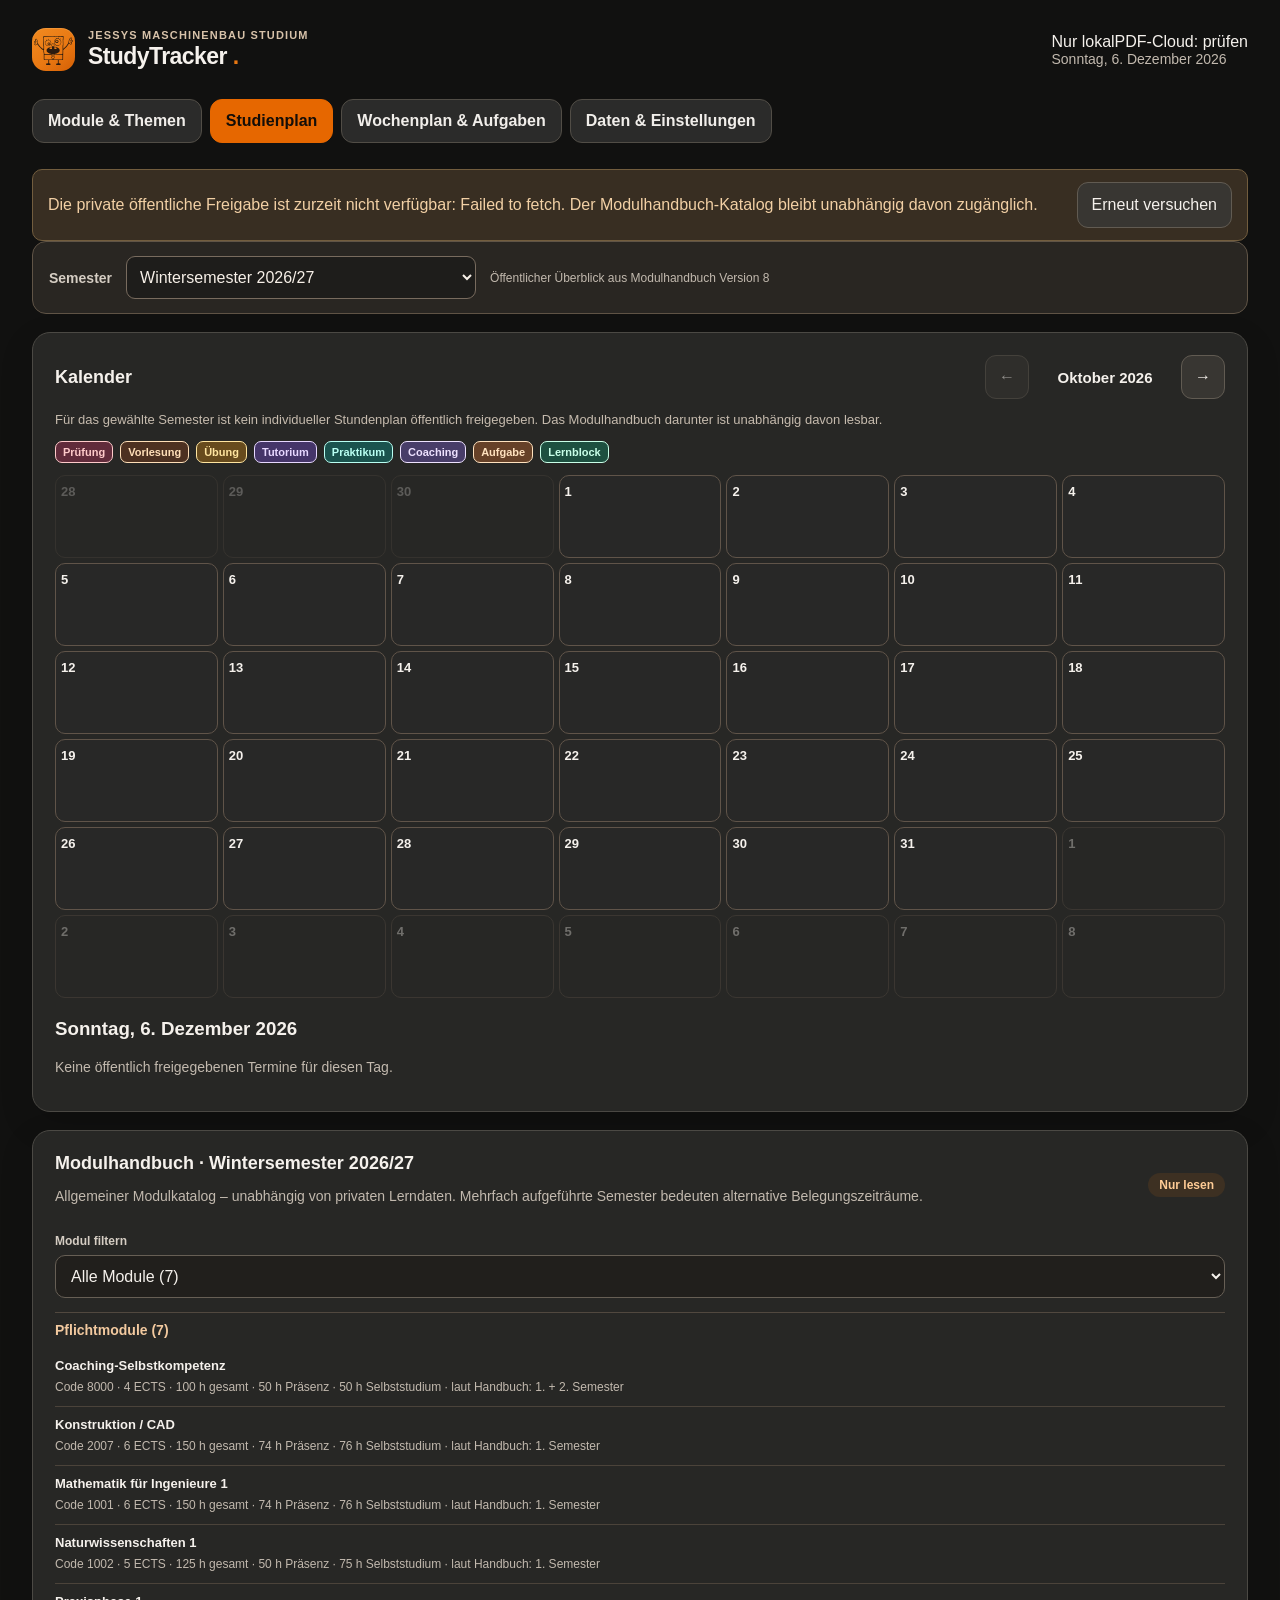
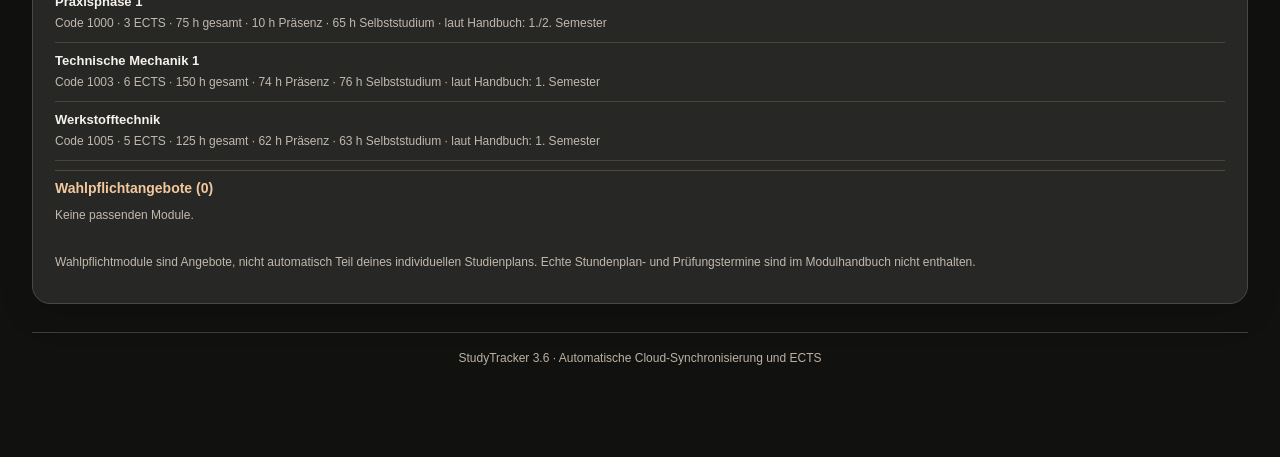
==== commit a34faf42: "Release 3.6 UI: earned ECTS and PDF auto sync without changing production migration" ====
--- a/index.html
+++ b/index.html
@@ -1,5 +1,5 @@
 <!doctype html>
-<html lang="de"><head><meta charset="utf-8"><meta name="viewport" content="width=device-width,initial-scale=1,viewport-fit=cover"><meta name="theme-color" content="#111110"><title>StudyTracker 3.3 – Maschinenbau Lerntracker</title>
+<html lang="de"><head><meta charset="utf-8"><meta name="viewport" content="width=device-width,initial-scale=1,viewport-fit=cover"><meta http-equiv="Content-Security-Policy" content="default-src 'self'; base-uri 'self'; object-src 'none'; form-action 'self'; script-src 'self' 'unsafe-inline' https://cdnjs.cloudflare.com; style-src 'self' 'unsafe-inline'; img-src 'self' blob: data:; font-src 'self' data:; connect-src 'self' https://studytracker-api-production-7134.up.railway.app https://cdnjs.cloudflare.com; worker-src 'self' blob: https://cdnjs.cloudflare.com; media-src 'self' blob:"><meta name="theme-color" content="#111110"><title>StudyTracker 3.6 – Maschinenbau Lerntracker</title>
 <style>
 :root{font-family:Inter,ui-sans-serif,-apple-system,BlinkMacSystemFont,"Segoe UI",sans-serif;color:#f1eeea;background:#0d0d0c;font-synthesis:none}*{box-sizing:border-box}body{margin:0;min-height:100vh}button,input,select,textarea{font:inherit}button{cursor:pointer}button:disabled{opacity:.5;cursor:not-allowed}.shell{width:100%;max-width:2400px;margin-inline:auto;padding:24px clamp(16px,2.6vw,56px) 80px}.top{display:flex;justify-content:space-between;align-items:center;gap:18px;margin-bottom:28px}.brand{display:flex;align-items:center;gap:13px}.logo{width:43px;height:43px;display:grid;place-items:center;border-radius:14px;background:linear-gradient(135deg,#e66700,#b34e00);font-size:23px}.eyebrow{letter-spacing:.15em;text-transform:uppercase;font-size:11px;color:#c4b7a9;font-weight:700}.brand h1{font-size:23px;margin:2px 0 0}.sub{color:#b8b0a6;font-size:14px}.main{display:grid;grid-template-columns:minmax(0,1.55fr) minmax(310px,1fr);gap:18px}.stack{display:grid;gap:18px}.card{background:#2b2b2a;border:1px solid #42413f;border-radius:20px;padding:22px;box-shadow:0 8px 28px #0407142a}.card h2{margin:0 0 8px;font-size:18px}.title-row{display:flex;justify-content:space-between;gap:8px;align-items:center;margin-bottom:16px}.muted{color:#b8b0a6}.small{font-size:12px}.grid3{display:grid;grid-template-columns:repeat(3,minmax(0,1fr));gap:12px}.metric{border:1px solid #3d3c39;background:#20201f;border-radius:15px;padding:17px}.metric .num{font-size:28px;font-weight:800;letter-spacing:-1px;margin:8px 0 3px}.primary{background:#e66700;color:#17110c;border:none;border-radius:11px;padding:11px 16px;font-weight:750}.secondary{background:#353533;color:#f1eeea;border:1px solid #56534e;border-radius:11px;padding:10px 14px}.danger{background:#43283b;color:#ffc5d2;border:1px solid #6c3d53;border-radius:10px;padding:8px 11px}.buttons{display:flex;gap:9px;flex-wrap:wrap}.field{display:grid;gap:7px;min-width:0}.field label{font-size:12px;color:#c8bfb3;font-weight:650}.field input,.field select,.field textarea{width:100%;background:#1c1c1b;border:1px solid #56534e;color:#f5f1ec;border-radius:10px;padding:11px;outline:none}.field input:focus,.field select:focus,.field textarea:focus{border-color:#f08024}.two{display:grid;grid-template-columns:1fr 1fr;gap:12px}.three{display:grid;grid-template-columns:1fr 1fr 1fr;gap:12px}.timer{text-align:center;padding:13px 0 19px}.clock{font-variant-numeric:tabular-nums;font-size:clamp(44px,7vw,68px);font-weight:850;letter-spacing:-2px}.pill{display:inline-flex;align-items:center;border-radius:100px;background:#3a2b20;color:#ffbd83;padding:5px 11px;font-size:12px;font-weight:700}.timer .buttons{justify-content:center;margin-top:15px}.divider{border-top:1px solid #45433f;margin:17px 0}.section-plain{margin-top:14px}.module-row{display:flex;justify-content:space-between;gap:15px;align-items:center;padding:12px 0;border-bottom:1px solid #42413f}.module-row:last-child{border-bottom:0}.module-name{display:flex;align-items:center;gap:9px;font-weight:650}.dot{height:10px;width:10px;border-radius:4px;display:inline-block;flex:none}.bar{height:8px;background:#181817;border-radius:8px;overflow:hidden;margin-top:8px}.bar>div{height:100%;border-radius:8px}.entry{border-bottom:1px solid #42413f;padding:13px 0;display:flex;justify-content:space-between;gap:8px;align-items:center}.entry:last-child{border-bottom:0}.entry strong{display:block;font-size:14px}.entry .muted{font-size:12px;margin-top:5px}.entry .right{display:flex;align-items:center;gap:9px;white-space:nowrap}.empty{border:1px dashed #62594d;border-radius:13px;padding:22px;text-align:center;color:#c7bdb1;font-size:14px}.chart{display:flex;gap:8px;height:165px;align-items:end;margin-top:15px}.chart-item{flex:1;text-align:center;font-size:11px;color:#b7b0a8;min-width:0}.chart-bar-container{height:130px;display:flex;align-items:end;justify-content:center;margin-bottom:8px;border-bottom:1px solid #5a5248}.chart-bar{max-width:48px;width:75%;background:linear-gradient(#ffa04a,#e66700);border-radius:6px 6px 0 0;min-height:2px}.goal{margin-bottom:14px}.goal-head{display:flex;justify-content:space-between;font-size:13px;gap:8px}.goal-title{font-weight:650}.progress{height:8px;background:#181817;border-radius:10px;overflow:hidden;margin-top:8px}.progress div{height:100%;background:#c9803b;border-radius:10px}.actions{display:flex;gap:6px}.icon-button{border:1px solid #62594f;background:#292929;color:#e3d9cc;border-radius:9px;padding:6px 9px}.nav{display:flex;gap:7px;margin-bottom:20px;flex-wrap:wrap}.tab{color:#d9d0c5;border:1px solid #45433f;background:#272726;padding:10px 14px;border-radius:11px;font-weight:700}.tab.active{color:#21160b;background:#e97812;border-color:#e97812}.hidden{display:none!important}.list-grid{display:grid;grid-template-columns:1fr 1fr;gap:18px}.topic{border:1px solid #524a40;border-radius:12px;padding:12px;margin-top:9px}.topic-top{display:flex;gap:9px;justify-content:space-between;align-items:center}.topic-title{font-size:14px;font-weight:650}.footer{color:#b8aea1;text-align:center;font-size:12px;margin-top:28px}.toast{position:fixed;bottom:20px;right:20px;background:#a4e4c8;color:#123426;padding:11px 17px;border-radius:12px;box-shadow:0 12px 25px #0005;z-index:4}.inline-note{background:#3a2e23;color:#f4d6b4;border:1px solid #7b5a3d;padding:12px;border-radius:12px;font-size:13px;line-height:1.5}.section-label{margin:0 0 12px;font-weight:750;font-size:14px}.file-label{display:inline-flex;align-items:center;justify-content:center}.datefilter{max-width:160px}dialog{border:1px solid #685a4b;background:#262625;color:#f5f1ec;border-radius:16px;max-width:min(500px,94vw);width:100%;padding:24px}dialog::backdrop{background:#050913bc}dialog h3{margin-top:0}@media(max-width:900px){.main,.list-grid{grid-template-columns:1fr}.shell{padding:20px 14px 70px}}@media(max-width:550px){.card{padding:17px}.grid3{grid-template-columns:1fr 1fr}.grid3 .metric:last-child{grid-column:span 2}.two,.three{grid-template-columns:1fr}.top{align-items:flex-start}.top .sub{display:none}.clock{font-size:52px}.metric .num{font-size:25px}}
 .filterbar{display:flex;flex-wrap:wrap;gap:12px;align-items:end;margin:12px 0 18px}.filterbar .field{min-width:160px;flex:1}.stats-table{width:100%;border-collapse:collapse;font-size:13px}.stats-table th{text-align:left;font-size:11px;color:#c9bdb0;font-weight:600;padding:10px 7px;border-bottom:1px solid #51493e}.stats-table td{padding:11px 7px;border-bottom:1px solid #4a433a}.stats-table td:last-child,.stats-table th:last-child{text-align:right}.topic-indent{padding-left:15px;border-left:2px solid #b97b44}.topic-tools{display:flex;gap:6px;align-items:center}.chip{font-size:11px;padding:4px 7px;background:#433427;color:#f4d2a7;border-radius:7px}.wide{grid-column:1/-1}@media(max-width:550px){.stats-table{font-size:12px}.filterbar{display:grid;grid-template-columns:1fr}}
@@ -123,11 +123,17 @@
 @media(prefers-reduced-motion:reduce){.btn-ghost{transition:none}}
 </style><style id="st-pdf-theme">
 .st-pdf-card{margin-top:18px}.st-pdf-toolbar,.st-pdf-controls{display:flex;align-items:center;gap:10px;flex-wrap:wrap}.st-pdf-upload{cursor:pointer;display:inline-flex;align-items:center}.st-pdf-layout{display:grid;grid-template-columns:minmax(225px,290px) minmax(0,1fr);gap:14px;margin-top:20px}.st-pdf-sidebar{background:#20201f;border:1px solid #484540;border-radius:12px;padding:12px;max-height:80vh;overflow:auto}.st-pdf-sidebar-head{display:grid;gap:10px}.st-pdf-sidebar input,.st-pdf-controls input{background:#191918;border:1px solid #504b45;color:#f1eeea;border-radius:9px;padding:10px;min-width:0;width:100%}.st-pdf-outline{margin:12px 0;display:grid;gap:2px;max-height:38vh;overflow:auto}.st-pdf-outline button,.st-pdf-results button,.st-pdf-bookmarks button{display:block;width:100%;border:0;border-radius:8px;background:transparent;color:#e9e4de;text-align:left;padding:8px;cursor:pointer;overflow-wrap:anywhere}.st-pdf-outline button:hover,.st-pdf-results button:hover,.st-pdf-bookmarks button:hover{background:#423023}.st-pdf-search{border-top:1px solid #484540;padding-top:12px}.st-pdf-search label{display:block;margin-bottom:9px;font-size:13px}.st-pdf-search .buttons{flex-wrap:nowrap}.st-pdf-search .buttons input{flex:1}.st-pdf-results{max-height:200px;overflow:auto;margin-top:10px}.st-pdf-results small{color:#b9aa9b;display:block}.st-pdf-main{min-width:0}.st-pdf-controls{padding:5px 0 12px}.st-pdf-controls #stPdfPage{width:70px}.st-pdf-controls button{min-width:40px}.st-pdf-stage{background:#181817;border:1px solid #45413d;border-radius:12px;max-height:75vh;overflow:auto;padding:18px;text-align:center}.st-pdf-page{position:relative;display:inline-block;vertical-align:top;line-height:0;box-shadow:0 8px 30px #0008}.st-pdf-page canvas{display:block;max-width:none}.st-pdf-link-layer{position:absolute;inset:0;pointer-events:none}.st-pdf-link-layer a{position:absolute;pointer-events:auto;cursor:pointer;outline:1px solid transparent}.st-pdf-link-layer a:hover,.st-pdf-link-layer a:focus-visible{outline:2px solid #e66700;background:#e6670029}.st-pdf-bookmarks{display:flex;flex-wrap:wrap;gap:5px;margin-bottom:8px}.st-pdf-bookmarks button{width:auto;background:#302b26;border:1px solid #50463b;font-size:12px}.st-pdf-card[hidden],#stPdfWorkspace[hidden]{display:none!important}@media(max-width:780px){.st-pdf-layout{grid-template-columns:1fr}.st-pdf-sidebar{max-height:38vh}.st-pdf-stage{padding:7px}}
-</style><style id="st-annotation-theme">.st-annotation-controls{display:flex;gap:7px;flex-wrap:wrap;margin:10px 0}.st-annotation-controls button{font-size:12px;padding:8px 10px}.st-annotation-controls button[aria-pressed=true]{background:#e66700;color:#14100a;border-color:#e66700}.st-pdf-ink{position:absolute;inset:0;pointer-events:none;touch-action:none}.st-pdf-ink.st-draw-active{pointer-events:auto;cursor:crosshair}.st-annotation-note{display:inline-flex;align-items:center;gap:6px;background:#342a21;border:1px solid #634a33;color:#f2ebe3;border-radius:9px;padding:8px 11px;font-size:12px;cursor:pointer}.st-annotation-note:hover{border-color:#e66700}</style><style id="st-comments-theme">.st-annotation-controls select{background:#252422;border:1px solid #5b5147;color:#f6eee6;border-radius:9px;padding:7px 9px}.st-pen-label{font-size:12px;color:#c2b6ab;align-self:center}.st-pdf-content-grid{display:grid;grid-template-columns:minmax(0,1fr) minmax(245px,300px);gap:13px;align-items:start}.st-review-pane{background:#262523;border:1px solid #4e4740;border-radius:12px;padding:14px;max-height:75vh;overflow:auto}.st-review-title{display:flex;justify-content:space-between;gap:8px;align-items:center;margin-bottom:13px}.st-review-compose{display:grid;gap:8px}.st-review-compose textarea{background:#181817;color:#f2ede8;border:1px solid #534b44;border-radius:10px;resize:vertical;width:100%;padding:11px;font:inherit}.st-review-compose textarea:focus{outline:2px solid #e66700;outline-offset:1px}.st-review-list{display:grid;gap:9px;margin-top:14px}.st-review-comment{padding:12px;background:#1d1c1a;border:1px solid #514a43;border-radius:10px;overflow-wrap:anywhere}.st-review-comment p{white-space:pre-wrap;margin:9px 0;color:#f1eae3;line-height:1.5}.st-review-comment .buttons{justify-content:flex-end}.st-review-comment button{font-size:12px;padding:7px 10px}.st-review-pagehint{font-size:12px;color:#e68a43;font-weight:600}.st-review-empty{color:#b7aaa0;font-size:13px}@media(max-width:1050px){.st-pdf-content-grid{grid-template-columns:1fr}.st-review-pane{max-height:320px}}</style><style id="st-private-cloud-style">#stPrivateCloud{margin-top:18px}#stPrivateCloud .buttons input{background:#1e1d1b;color:#eee9e4;border:1px solid #54483d;border-radius:10px;padding:9px;max-width:100%}.st-cloud-grid{display:grid;grid-template-columns:minmax(185px,1fr) minmax(0,2fr);gap:14px;margin-top:18px}.st-cloud-folders,.st-cloud-files{display:flex;flex-direction:column;align-items:stretch;gap:7px;background:#1d1c1b;padding:12px;border:1px solid #45403a;border-radius:12px;min-width:0}.st-cloud-folders button{text-align:left}.cloud-file-row{display:flex;flex-wrap:wrap;gap:8px;align-items:center;justify-content:space-between;padding:10px;border:1px solid #49413a;border-radius:9px}.cloud-file-row span{overflow-wrap:anywhere;flex:1;min-width:130px}@media(max-width:700px){.st-cloud-grid{grid-template-columns:1fr}}</style><link rel="stylesheet" href="./design-system.css?v=7"><link rel="stylesheet" href="./reader-workspace.css?v=5"><link rel="stylesheet" href="./semester-controls.css?v=4"></head><body class="st-auth-locked"><div class="shell"><header class="top"><div class="brand"><div class="logo"><img src="./brand-mascot.svg" alt="" width="43" height="43" decoding="async"></div><div><div class="eyebrow">Jessys Maschinenbau Studium</div><h1>StudyTracker <span style="color:#e97812">.</span></h1></div></div><div class="sub" id="today"></div></header>
+</style><style id="st-annotation-theme">.st-annotation-controls{display:flex;gap:7px;flex-wrap:wrap;margin:10px 0}.st-annotation-controls button{font-size:12px;padding:8px 10px}.st-annotation-controls button[aria-pressed=true]{background:#e66700;color:#14100a;border-color:#e66700}.st-pdf-ink{position:absolute;inset:0;pointer-events:none;touch-action:none}.st-pdf-ink.st-draw-active{pointer-events:auto;cursor:crosshair}.st-annotation-note{display:inline-flex;align-items:center;gap:6px;background:#342a21;border:1px solid #634a33;color:#f2ebe3;border-radius:9px;padding:8px 11px;font-size:12px;cursor:pointer}.st-annotation-note:hover{border-color:#e66700}</style><style id="st-comments-theme">.st-annotation-controls select{background:#252422;border:1px solid #5b5147;color:#f6eee6;border-radius:9px;padding:7px 9px}.st-pen-label{font-size:12px;color:#c2b6ab;align-self:center}.st-pdf-content-grid{display:grid;grid-template-columns:minmax(0,1fr) minmax(245px,300px);gap:13px;align-items:start}.st-review-pane{background:#262523;border:1px solid #4e4740;border-radius:12px;padding:14px;max-height:75vh;overflow:auto}.st-review-title{display:flex;justify-content:space-between;gap:8px;align-items:center;margin-bottom:13px}.st-review-compose{display:grid;gap:8px}.st-review-compose textarea{background:#181817;color:#f2ede8;border:1px solid #534b44;border-radius:10px;resize:vertical;width:100%;padding:11px;font:inherit}.st-review-compose textarea:focus{outline:2px solid #e66700;outline-offset:1px}.st-review-list{display:grid;gap:9px;margin-top:14px}.st-review-comment{padding:12px;background:#1d1c1a;border:1px solid #514a43;border-radius:10px;overflow-wrap:anywhere}.st-review-comment p{white-space:pre-wrap;margin:9px 0;color:#f1eae3;line-height:1.5}.st-review-comment .buttons{justify-content:flex-end}.st-review-comment button{font-size:12px;padding:7px 10px}.st-review-pagehint{font-size:12px;color:#e68a43;font-weight:600}.st-review-empty{color:#b7aaa0;font-size:13px}@media(max-width:1050px){.st-pdf-content-grid{grid-template-columns:1fr}.st-review-pane{max-height:320px}}</style><style id="st-private-cloud-style">#stPrivateCloud{margin-top:18px}#stPrivateCloud .buttons input{background:#1e1d1b;color:#eee9e4;border:1px solid #54483d;border-radius:10px;padding:9px;max-width:100%}.st-cloud-grid{display:grid;grid-template-columns:minmax(185px,1fr) minmax(0,2fr);gap:14px;margin-top:18px}.st-cloud-folders,.st-cloud-files{display:flex;flex-direction:column;align-items:stretch;gap:7px;background:#1d1c1b;padding:12px;border:1px solid #45403a;border-radius:12px;min-width:0}.st-cloud-folders button{text-align:left}.cloud-file-row{display:flex;flex-wrap:wrap;gap:8px;align-items:center;justify-content:space-between;padding:10px;border:1px solid #49413a;border-radius:9px}.cloud-file-row span{overflow-wrap:anywhere;flex:1;min-width:130px}@media(max-width:700px){.st-cloud-grid{grid-template-columns:1fr}}</style><link rel="stylesheet" href="./design-system.css?v=7"><link rel="stylesheet" href="./reader-workspace.css?v=5"><link rel="stylesheet" href="./semester-controls.css?v=6"></head><body class="st-auth-locked"><div class="shell"><header class="top"><div class="brand"><div class="logo"><img src="./brand-mascot.svg" alt="" width="43" height="43" decoding="async"></div><div><div class="eyebrow">Jessys Maschinenbau Studium</div><h1>StudyTracker <span style="color:#e97812">.</span></h1></div></div><div class="st-sync-head"><span id="studySyncIndicator" class="st-sync-indicator" role="status" aria-live="polite">Nur lokal</span><span id="pdfSyncIndicator" class="st-sync-indicator" role="status">PDF-Cloud: prüfen</span><div class="sub" id="today"></div></div></header>
 <nav class="nav" id="sharedNav"><button class="tab" data-tab="dashboard">Dashboard</button><button class="tab" data-tab="topics">Module & Themen</button><button class="tab" data-tab="semester">Studienplan</button><button class="tab" data-tab="planner">Wochenplan & Aufgaben</button><button class="tab" data-tab="practice">Praxisphasen</button><button class="tab" data-tab="files">Dateien & Dokumente</button><button class="tab" data-tab="history">Lernprotokoll</button><button class="tab active" data-tab="settings">Daten & Einstellungen</button></nav>
-<div id="publicView" hidden aria-live="polite"></div><section id="dashboard" class="tab-panel"><p class="sub" id="dashboardSemesterLabel">Auswertung für Wintersemester 2026/27</p><div class="stack"><div class="grid3"><div class="metric"><div class="sub">Heute gelernt</div><div class="num" id="todayMetric">0 h</div><div class="small muted" id="todayCount">0 Lerneinheiten</div></div><div class="metric"><div class="sub">Diese Woche</div><div class="num" id="weekMetric">0 h</div><div class="small muted" id="weekCount">0 Lerneinheiten</div></div><div class="metric"><div class="sub">Gesamte Lernzeit</div><div class="num" id="totalMetric">0 h</div><div class="small muted" id="totalCount">0 Einträge</div></div></div><div class="main"><div class="stack"><div class="card"><div class="title-row"><div><h2>Fokuszeit erfassen</h2><div class="sub">Zeit für ein Modul und Thema stoppen</div></div><span class="pill" id="timerStatus">Bereit</span></div><div class="two"><div class="field"><label for="timerModule">Modul</label><select id="timerModule"></select></div><div class="field"><label for="timerTopic">Thema (optional)</label><select id="timerTopic"></select></div></div><div class="timer"><div class="clock" id="clock">00:00:00</div><div class="sub" id="runningInfo">Bereit für deine nächste Lerneinheit?</div><div class="buttons"><button id="startBtn" class="primary">▶ Starten</button><button id="pauseBtn" class="secondary" disabled>Ⅱ Pause</button><button id="finishBtn" class="secondary" disabled>■ Speichern</button><button id="resetBtn" class="btn-ghost btn-icon" type="button" title="Timer zurücksetzen" aria-label="Timer zurücksetzen"><span aria-hidden="true">↺</span></button><button id="focusOpen" class="secondary" type="button">⛶ Fokusmodus</button></div></div><div class="divider"></div><div class="section-label">Oder Lernzeit manuell hinzufügen</div><form id="manualForm" class="stack" style="gap:12px"><div class="three"><div class="field"><label>Datum</label><input type="date" id="manualDate" required></div><div class="field"><label>Dauer (Minuten)</label><input type="number" id="manualMinutes" min="1" max="1440" value="45" required></div><div class="field"><label>Modul</label><select id="manualModule"></select></div></div><div class="two"><div class="field"><label>Thema (optional)</label><select id="manualTopic"></select></div><div class="field"><label>Notiz (optional)</label><input id="manualNote" maxlength="160" placeholder="z. B. Aufgabenblatt 2"></div></div><button class="secondary" type="submit">+ Lernzeit eintragen</button></form></div><div class="card"><div class="title-row"><div><h2>Lernstunden der letzten 7 Tage</h2><div class="sub">Nur tatsächlich erfasste Lernzeit</div></div></div><div class="chart" id="weekChart"></div></div><div class="card"><div class="title-row"><h2>Letzte Lerneinheiten</h2><button class="btn-ghost btn-small" data-go="history" type="button">Alle ansehen <span class="btn-arrow" aria-hidden="true">›</span></button></div><div id="recentEntries"></div></div></div><div class="stack"><div class="card"><div class="title-row"><div><h2>Modulübersicht</h2><div class="sub">Deine gesamte Lernzeit je Modul</div></div><button class="btn-ghost btn-small" data-go="topics" type="button">Bearbeiten <span class="btn-arrow" aria-hidden="true">›</span></button></div><div id="moduleOverview"></div></div><div class="card"><div class="title-row"><div><h2>Wochenziele</h2><div class="sub">Montag bis Sonntag</div></div></div><div id="goalOverview"></div></div><div class="card"><h2>Dein Lerncockpit</h2><p class="sub" style="line-height:1.6">Starte mit einem Modul, lege Themen an und protokolliere deine Lernzeit. Die Statistiken werden automatisch aus deinen Einträgen berechnet.</p></div></div></div></div></section>
-<section id="topics" class="tab-panel hidden"><div class="st-term-switch"><label for="topicsSemester">Semester</label><select id="topicsSemester" aria-label="Aktives Semester auswählen"><option value="ws-2026">Wintersemester 2026/27</option></select><span class="st-term-hint">Module, Lernzeiten und Aufgaben werden semesterweise angezeigt.</span></div><div class="card" style="margin-bottom:18px"><div class="title-row"><div><h2>Modul-Cockpit</h2><p class="sub">Wähle ein Modul, bearbeite seine Angaben und verwalte darunter die zugehörigen Themen und Unterthemen.</p></div></div><div class="field"><label>Modul auswählen</label><select id="detailModule"></select></div><div id="moduleDetail" style="margin-top:16px"></div></div><div class="list-grid"><div class="stack"><div class="card"><h2>Neues Modul hinzufügen</h2><p class="sub">Zum Beispiel Mathematik I oder Technische Mechanik.</p><form id="moduleForm" class="stack"><div class="field"><label>Modulname</label><input id="newModule" maxlength="60" placeholder="Modulname" required></div><div class="two"><div class="field"><label>Wochenziel (Stunden)</label><input id="newGoal" type="number" min="0" max="168" step="0.5" value="4" required></div><div class="field"><label>Farbe</label><input id="newColor" type="color" value="#e97812" style="height:43px;padding:4px"></div></div><button class="primary">+ Modul anlegen</button></form></div><div class="card"><h2>Deine Module</h2><div id="moduleList" class="scroll-section" tabindex="0" aria-label="Deine Module, scrollbarer Bereich"></div></div></div><div class="stack"><div class="card"><h2>Thema hinzufügen</h2><form id="topicForm" class="stack"><div class="field"><label>Modul</label><select id="topicModule"></select></div><div class="field"><label>Übergeordnetes Thema (optional)</label><select id="parentTopic"><option value="">Hauptthema</option></select></div><div class="field"><label>Thema / Unterthema</label><input id="newTopic" maxlength="100" placeholder="z. B. Integralrechnung" required></div><div class="field"><label>Aktueller Kenntnisstand</label><select id="topicMastery"><option value="0">Noch nicht begonnen</option><option value="1">Unsicher</option><option value="2">In Bearbeitung</option><option value="3">Gut verstanden</option><option value="4">Sicher beherrscht</option></select></div><button class="secondary">+ Thema anlegen</button></form></div><div class="card"><div class="title-row"><h2>Themen & Wissensstand</h2><span class="small muted" id="topicCount"></span></div><div class="field st-topic-filter"><label for="topicListModule">Nach Modul filtern</label><select id="topicListModule"><option value="">Alle Module des Semesters</option></select></div><div id="topicList" class="scroll-section" tabindex="0" aria-label="Themen und Wissensstand, scrollbarer Bereich"></div></div></div></div><div class="card" style="margin-top:18px"><div class="title-row"><div><h2>Lernzeit nach Thema</h2><div class="sub">Auswertung deiner dokumentierten Lerneinheiten</div></div></div><div class="filterbar"><div class="field"><label>Modul</label><select id="statsModule"></select></div><div class="field"><label>Zeitraum</label><select id="statsPeriod"><option value="all">Gesamte Zeit</option><option value="week">Diese Woche</option><option value="month">Dieser Monat</option></select></div></div><div id="topicStats" class="scroll-section" tabindex="0" aria-label="Themenstatistik, scrollbarer Bereich"></div></div></section>
-<section id="semester" class="tab-panel hidden"><div class="stack"><div class="st-term-switch"><label for="studySemester">Semester</label><select id="studySemester" aria-label="Aktives Semester auswählen"><option value="ws-2026">Wintersemester 2026/27</option></select><span class="st-term-hint">Module, Lernzeiten und Aufgaben werden semesterweise angezeigt.</span></div><div class="card"><h2 id="semHeading">Studienplan · Wintersemester 2026/27</h2><p class="sub">Die hinterlegten Vorlesungstermine stammen aus dem Wintersemester 2026/27 (Wetzlar, Gruppe 5). Weitere Semester werden separat vorbereitet. Geplante Termine sind keine bestätigte Anwesenheit.</p><div class="buttons"><button id="semImport" class="primary">Studienmodule & Termine übernehmen</button><button id="semIcs">Kalender als ICS exportieren</button></div><p class="sub" id="semStatus">Der Import ist optional und wiederholbar. Vorher ein JSON-Backup erstellen.</p></div><div class="card st-handbook-card" id="handbookCatalog" aria-label="Modulhandbuch-Katalog nach Semester"><p class="sub">Modulhandbuch wird vorbereitet …</p></div><div class="card"><h2>Soll-Ist-Workload</h2><p class="sub">Ist = selbst dokumentierte Lernzeit. Geplante Präsenzzeit wird getrennt dargestellt und nicht automatisch als besucht gezählt. Soll-Selbststudium stammt aus dem Modulhandbuch (25 h je ECTS).</p><div style="overflow:auto"><table class="sem-table"><thead><tr><th>Modul</th><th>ECTS</th><th>Soll gesamt</th><th>Soll Präsenz</th><th>Soll selbst</th><th>Ist gelernt</th><th>Offen selbst</th></tr></thead><tbody id="semWork"></tbody></table></div></div><div class="card"><div class="title-row"><h2>Kalender</h2><div class="sem-toolbar"><button id="semPrev">←</button><strong id="semMonth"></strong><button id="semNext">→</button></div></div><p class="sub">Klicke auf einen Tag, um Vorlesungen und deine Lernzeiten zu sehen.</p><div class="sem-calendar" id="semCalendar"></div><h3 id="semDayTitle"></h3><div id="semDayDetail"></div></div></div></section>
+<div id="publicView" hidden aria-live="polite"></div><section id="dashboard" class="tab-panel"><div id="stCreditDashboard" class="st-ects-dash-note"></div><p class="sub" id="dashboardSemesterLabel">Auswertung für Wintersemester 2026/27</p><div class="stack"><div class="grid3"><div class="metric"><div class="sub">Heute gelernt</div><div class="num" id="todayMetric">0 h</div><div class="small muted" id="todayCount">0 Lerneinheiten</div></div><div class="metric"><div class="sub">Diese Woche</div><div class="num" id="weekMetric">0 h</div><div class="small muted" id="weekCount">0 Lerneinheiten</div></div><div class="metric"><div class="sub">Gesamte Lernzeit</div><div class="num" id="totalMetric">0 h</div><div class="small muted" id="totalCount">0 Einträge</div></div></div><div class="main"><div class="stack"><div class="card"><div class="title-row"><div><h2>Fokuszeit erfassen</h2><div class="sub">Zeit für ein Modul und Thema stoppen</div></div><span class="pill" id="timerStatus">Bereit</span></div><div class="two"><div class="field"><label for="timerModule">Modul</label><select id="timerModule"></select></div><div class="field"><label for="timerTopic">Thema (optional)</label><select id="timerTopic"></select></div></div><div class="timer"><div class="clock" id="clock">00:00:00</div><div class="sub" id="runningInfo">Bereit für deine nächste Lerneinheit?</div><div class="buttons"><button id="startBtn" class="primary">▶ Starten</button><button id="pauseBtn" class="secondary" disabled>Ⅱ Pause</button><button id="finishBtn" class="secondary" disabled>■ Speichern</button><button id="resetBtn" class="btn-ghost btn-icon" type="button" title="Timer zurücksetzen" aria-label="Timer zurücksetzen"><span aria-hidden="true">↺</span></button><button id="focusOpen" class="secondary" type="button">⛶ Fokusmodus</button></div></div><div class="divider"></div><div class="section-label">Oder Lernzeit manuell hinzufügen</div><form id="manualForm" class="stack" style="gap:12px"><div class="three"><div class="field"><label>Datum</label><input type="date" id="manualDate" required></div><div class="field"><label>Dauer (Minuten)</label><input type="number" id="manualMinutes" min="1" max="1440" value="45" required></div><div class="field"><label>Modul</label><select id="manualModule"></select></div></div><div class="two"><div class="field"><label>Thema (optional)</label><select id="manualTopic"></select></div><div class="field"><label>Notiz (optional)</label><input id="manualNote" maxlength="160" placeholder="z. B. Aufgabenblatt 2"></div></div><button class="secondary" type="submit">+ Lernzeit eintragen</button></form></div><div class="card"><div class="title-row"><div><h2>Lernstunden der letzten 7 Tage</h2><div class="sub">Nur tatsächlich erfasste Lernzeit</div></div></div><div class="chart" id="weekChart"></div></div><div class="card"><div class="title-row"><h2>Letzte Lerneinheiten</h2><button class="btn-ghost btn-small" data-go="history" type="button">Alle ansehen <span class="btn-arrow" aria-hidden="true">›</span></button></div><div id="recentEntries"></div></div></div><div class="stack"><div class="card"><div class="title-row"><div><h2>Modulübersicht</h2><div class="sub">Deine gesamte Lernzeit je Modul</div></div><button class="btn-ghost btn-small" data-go="topics" type="button">Bearbeiten <span class="btn-arrow" aria-hidden="true">›</span></button></div><div id="moduleOverview"></div></div><div class="card"><div class="title-row"><div><h2>Wochenziele</h2><div class="sub">Montag bis Sonntag</div></div></div><div id="goalOverview"></div></div><div class="card"><h2>Dein Lerncockpit</h2><p class="sub" style="line-height:1.6">Starte mit einem Modul, lege Themen an und protokolliere deine Lernzeit. Die Statistiken werden automatisch aus deinen Einträgen berechnet.</p></div></div></div></div></section>
+<section id="topics" class="tab-panel hidden"><div class="st-term-switch"><label for="topicsSemester">Semester</label><select id="topicsSemester" aria-label="Aktives Semester auswählen"><option value="ws-2026">Wintersemester 2026/27</option></select><span class="st-term-hint">Module, Lernzeiten und Aufgaben werden semesterweise angezeigt.</span></div><div class="card" style="margin-bottom:18px"><div class="title-row"><div><h2>Modul-Cockpit</h2><p class="sub">Wähle ein Modul, bearbeite seine Angaben und verwalte darunter die zugehörigen Themen und Unterthemen.</p></div></div><div class="field"><label>Modul auswählen</label><select id="detailModule"></select></div><div id="moduleDetail" style="margin-top:16px"></div><div id="stCreditDetail" class="st-ects-detail" aria-label="Modulabschluss und Credit Points"></div></div><div class="list-grid"><div class="stack"><div class="card"><h2>Neues Modul hinzufügen</h2><p class="sub">Zum Beispiel Mathematik I oder Technische Mechanik.</p><form id="moduleForm" class="stack"><div class="field"><label>Modulname</label><input id="newModule" maxlength="60" placeholder="Modulname" required></div><div class="two"><div class="field"><label>Wochenziel (Stunden)</label><input id="newGoal" type="number" min="0" max="168" step="0.5" value="4" required></div><div class="field"><label>Farbe</label><input id="newColor" type="color" value="#e97812" style="height:43px;padding:4px"></div></div><button class="primary">+ Modul anlegen</button></form></div><div class="card"><h2>Deine Module</h2><div id="moduleList" class="scroll-section" tabindex="0" aria-label="Deine Module, scrollbarer Bereich"></div></div></div><div class="stack"><div class="card"><h2>Thema hinzufügen</h2><form id="topicForm" class="stack"><div class="field"><label>Modul</label><select id="topicModule"></select></div><div class="field"><label>Übergeordnetes Thema (optional)</label><select id="parentTopic"><option value="">Hauptthema</option></select></div><div class="field"><label>Thema / Unterthema</label><input id="newTopic" maxlength="100" placeholder="z. B. Integralrechnung" required></div><div class="field"><label>Aktueller Kenntnisstand</label><select id="topicMastery"><option value="0">Noch nicht begonnen</option><option value="1">Unsicher</option><option value="2">In Bearbeitung</option><option value="3">Gut verstanden</option><option value="4">Sicher beherrscht</option></select></div><button class="secondary">+ Thema anlegen</button></form></div><div class="card"><div class="title-row"><h2>Themen & Wissensstand</h2><span class="small muted" id="topicCount"></span></div><div class="field st-topic-filter"><label for="topicListModule">Nach Modul filtern</label><select id="topicListModule"><option value="">Alle Module des Semesters</option></select></div><div id="topicList" class="scroll-section" tabindex="0" aria-label="Themen und Wissensstand, scrollbarer Bereich"></div></div></div></div><div class="card" style="margin-top:18px"><div class="title-row"><div><h2>Lernzeit nach Thema</h2><div class="sub">Auswertung deiner dokumentierten Lerneinheiten</div></div></div><div class="filterbar"><div class="field"><label>Modul</label><select id="statsModule"></select></div><div class="field"><label>Zeitraum</label><select id="statsPeriod"><option value="all">Gesamte Zeit</option><option value="week">Diese Woche</option><option value="month">Dieser Monat</option></select></div></div><div id="topicStats" class="scroll-section" tabindex="0" aria-label="Themenstatistik, scrollbarer Bereich"></div></div></section>
+<section id="semester" class="tab-panel hidden"><div class="stack"><div class="st-term-switch"><label for="studySemester">Semester</label><select id="studySemester" aria-label="Aktives Semester auswählen"><option value="ws-2026">Wintersemester 2026/27</option></select><span class="st-term-hint">Module, Lernzeiten und Aufgaben werden semesterweise angezeigt.</span></div><div class="card"><h2 id="semHeading">Studienplan · Wintersemester 2026/27</h2><p class="sub">Die hinterlegten Vorlesungstermine stammen aus dem Wintersemester 2026/27 (Wetzlar, Gruppe 5). Weitere Semester werden separat vorbereitet. Geplante Termine sind keine bestätigte Anwesenheit.</p><div class="buttons"><button id="semImport" class="primary">Studienmodule & Termine übernehmen</button><button id="semIcs">Kalender als ICS exportieren</button></div><p class="sub" id="semStatus">Der Import ist optional und wiederholbar. Vorher ein JSON-Backup erstellen.</p></div><section class="card st-ects-panel" aria-label="ECTS und Semesterabschluss">
+ <h2>Credit Points &amp; Semesterabschluss</h2>
+ <div id="stCreditOverview" aria-live="polite"></div>
+ <h3>Module dieses Semesters</h3>
+ <div id="stCreditModules"></div>
+ <details class="st-ects-history"><summary>Alle Semester · ECTS-Übersicht</summary><div id="stCreditHistory"></div></details>
+ </section><div class="card st-handbook-card" id="handbookCatalog" aria-label="Modulhandbuch-Katalog nach Semester"><p class="sub">Modulhandbuch wird vorbereitet …</p></div><div class="card"><h2>Soll-Ist-Workload</h2><p class="sub">Ist = selbst dokumentierte Lernzeit. Geplante Präsenzzeit wird getrennt dargestellt und nicht automatisch als besucht gezählt. Soll-Selbststudium stammt aus dem Modulhandbuch (25 h je ECTS).</p><div style="overflow:auto"><table class="sem-table"><thead><tr><th>Modul</th><th>ECTS</th><th>Soll gesamt</th><th>Soll Präsenz</th><th>Soll selbst</th><th>Ist gelernt</th><th>Offen selbst</th></tr></thead><tbody id="semWork"></tbody></table></div></div><div class="card"><div class="title-row"><h2>Kalender</h2><div class="sem-toolbar"><button id="semPrev">←</button><strong id="semMonth"></strong><button id="semNext">→</button></div></div><p class="sub">Klicke auf einen Tag, um Vorlesungen und deine Lernzeiten zu sehen.</p><div class="sem-calendar" id="semCalendar"></div><h3 id="semDayTitle"></h3><div id="semDayDetail"></div></div></div></section>
 <section id="planner" class="tab-panel hidden"><div class="stack"><div class="st-term-switch"><label for="plannerSemester">Semester</label><select id="plannerSemester" aria-label="Aktives Semester auswählen"><option value="ws-2026">Wintersemester 2026/27</option></select><span class="st-term-hint">Module, Lernzeiten und Aufgaben werden semesterweise angezeigt.</span></div>
 <div class="card"><div class="title-row"><div><h2>Wochenplan</h2><p class="sub">Vorlesungen, Lernblöcke, Klausuren und Aufgaben in einer Ansicht. Geplante Zeiten werden nicht als gelernt gezählt.</p></div><div class="sem-toolbar"><button id="planPrev" type="button">←</button><strong id="planWeek"></strong><button id="planNext" type="button">→</button><button id="planToday" type="button">Heute</button></div></div><div id="planCalendar" style="overflow-x:auto"></div></div>
 <div class="list-grid"><div class="card"><h2>Neue Aufgabe oder Lernblock</h2><form class="stack" id="taskForm"><div class="field"><label>Titel</label><input id="taskTitle" maxlength="140" required placeholder="z. B. TM1 Aufgabenblatt 4"></div><div class="two"><div class="field"><label>Typ</label><select id="taskKind"><option value="task">Aufgabe / Abgabe</option><option value="study">Geplanter Lernblock</option><option value="exam">Prüfung / Klausur</option></select></div><div class="field"><label>Modul</label><select id="taskModule"></select></div></div><div class="two"><div class="field"><label>Datum</label><input id="taskDate" type="date" required></div><div class="field"><label>Startzeit (optional)</label><input id="taskTime" type="time"></div></div><div class="two"><div class="field"><label>Geplante Dauer in Minuten</label><input id="taskMinutes" type="number" value="60" min="0" max="1440" step="5"></div><div class="field"><label>Priorität</label><select id="taskPriority"><option value="normal">Normal</option><option value="high">Hoch</option><option value="low">Niedrig</option></select></div></div><div class="field"><label>Notiz (optional)</label><textarea id="taskNote" rows="2" maxlength="600"></textarea></div><div class="buttons"><button id="taskSubmit" class="primary">+ Eintrag erstellen</button><button id="taskCancel" type="button" class="secondary hidden">Bearbeitung abbrechen</button></div></form></div>
@@ -135,7 +141,7 @@
 <div class="card"><h2>Semesteranalyse</h2><p class="sub">Zeitanteiliges Soll ist eine Orientierung, keine Bewertung deiner Lernleistung. Kalender-Vorlesungen sind geplant und werden nicht automatisch als besucht gezählt.</p><div id="planStats"></div></div>
 <div class="card"><h2>Offline & Datensicherung</h2><p class="sub" id="planOnlineStatus"></p><p class="sub">Einträge bleiben lokal erhalten. Die Synchronisierung erfolgt bei bestehender Verbindung und Anmeldung. Bei Änderungen auf mehreren Geräten kann ein Konflikt entstehen; exportiere deshalb regelmäßig JSON-Backups. Eine vollständige Offline-Installation (PWA) folgt als eigenes Update.</p></div>
 </div></section><section id="practice" class="tab-panel hidden"><div class="stack"><div class="card"><div class="title-row"><div><h2>Praxisphasen</h2><div class="sub">Praxisprojekte, Berichte, Protokolle und Präsentationen organisieren</div></div></div><form id="phaseForm" class="stack"><div class="two"><div class="field"><label>Name der Praxisphase</label><input id="phaseName" required maxlength="120" placeholder="z. B. Praxisphase 1 – Fertigung"></div><div class="field"><label>Zeitraum (optional)</label><input id="phasePeriod" maxlength="80" placeholder="z. B. März – April 2027"></div></div><div class="field"><label>Beschreibung (optional)</label><textarea id="phaseDesc" rows="2" maxlength="1500"></textarea></div><button type="submit" class="primary">+ Praxisphase anlegen</button></form></div><div id="phaseList" class="stack"></div><div class="card"><h2>Excel-Berichtsheft</h2><p class="sub">Trage einen privaten Excel-Online- oder OneDrive-Link ein. Der Link wird mit deinem Railway-Konto synchronisiert, aber nicht auf dem öffentlichen Dashboard angezeigt. Ob eine Vorschau eingebettet werden kann, hängt von der Freigabe und den Sicherheitseinstellungen des Anbieters ab.</p><form id="reportForm" class="stack"><div class="field"><label>Link zu deinem Berichtsheft (https://)</label><input id="reportLink" type="url" placeholder="https://..."></div><div class="buttons"><button class="primary" type="submit">Link speichern</button><a id="reportOpen" class="secondary hidden" target="_blank" rel="noopener noreferrer">Berichtsheft öffnen ↗</a><button id="reportPreview" type="button" class="secondary">Vorschau ein-/ausblenden</button></div></form><div id="reportFrameHolder" class="hidden" style="margin-top:16px"><p class="sub small">Die Vorschau lädt Inhalte von einem externen Anbieter. Ein Login kann notwendig sein; einige Anbieter blockieren das Einbetten.</p><iframe id="reportFrame" title="Excel Berichtsheft Vorschau" referrerpolicy="no-referrer" sandbox="allow-scripts allow-same-origin allow-forms allow-popups" style="width:100%;min-height:450px;border:1px solid #56534e;border-radius:14px;background:white"></iframe></div><div class="divider"></div><p class="sub small">Alternative: Eine lokale Excel-Datei kannst du unten bei einer Praxisphase als Anhang ablegen. Solche Anhänge bleiben ausschließlich auf diesem Gerät und sind nicht Bestandteil des JSON-Backups oder der Cloud-Synchronisierung.</p></div></div></section><section id="history" class="tab-panel hidden"><div class="card"><div class="title-row"><div><h2>Lernprotokoll</h2><div class="sub">Deine dokumentierten Lernzeiten</div></div><div class="field"><label>Nach Modul filtern</label><select id="historyModule" class="datefilter"></select></div></div><div class="filterbar"><div class="field"><label>Nach Thema filtern</label><select id="historyTopic"></select></div><div class="field"><label>Zeitraum</label><select id="historyPeriod"><option value="all">Gesamte Zeit</option><option value="week">Diese Woche</option><option value="month">Dieser Monat</option></select></div></div><section id="historyVizCard" class="st-history-viz-card" aria-label="Lernzeitverteilung nach Fach"><div class="st-history-viz-head"><div><h3>Lernzeiten nach Fach</h3><p class="sub small">Verteilung nach den ausgewählten Filtern</p></div><span id="historyVizSummary" class="st-history-total"></span></div><div id="historySemiChart" class="st-history-viz-layout" aria-live="polite"></div></section><div id="historyEntries"></div></div></section>
-<section id="files" class="tab-panel hidden"><div class="card" id="stPrivateCloud"><div class="title-row"><div><h2>Privater Cloud-Dateispeicher</h2><p class="sub">Eigene Ordner und Dokumente, ausschließlich mit Anmeldung. Getrennt von Lernzeiten und Modulen.</p></div><button id="cloudFilesReload" class="secondary" type="button">Aktualisieren</button></div><p class="sub small">Deine Dokumente gehören zu deinem normalen StudyTracker-Konto. Melde dich dafür unter „Daten & Einstellungen“ an.</p><p id="cloudStorageUsage" class="sub small">Speicher wird geladen …</p><div id="cloudStorageProgress" class="st-cloud-storage-track" role="progressbar" aria-label="Cloud-Speicherbelegung" aria-valuemin="0" aria-valuemax="100" aria-valuenow="0"><div id="cloudStorageBar"></div></div><p id="cloudFilesStatus" class="sub small" role="status">Melde dich unter „Daten & Einstellungen“ an, um deine privaten Dokumente zu laden.</p><div class="buttons"><button id="cloudFolderCreate" class="secondary" type="button">+ Neuer Ordner</button><input id="cloudFileInput" type="file" accept=".pdf,.txt,.csv,.png,.jpg,.jpeg,.webp,.xlsx,.xls,.docx,.pptx,.step,.stp,.stl" aria-label="Private Datei auswählen"><button id="cloudFileUpload" class="primary" type="button">Datei hochladen</button></div><div class="st-cloud-upload-state" id="cloudUploadProgress" hidden><div class="st-cloud-upload-track" role="progressbar" aria-valuemin="0" aria-valuemax="100" aria-valuenow="0" aria-label="Dateiupload"><div id="cloudUploadProgressBar"></div></div></div><button id="cloudUploadCancel" class="secondary" type="button" hidden>Upload abbrechen</button><div class="st-cloud-location"><strong id="cloudCurrentPath">Hauptordner</strong><label class="st-cloud-search-label" for="cloudFileSearch">Datei suchen <input type="search" id="cloudFileSearch" placeholder="Dateiname filtern …"></label></div><div class="st-cloud-grid"><div id="cloudFolderTree" class="st-cloud-folders"></div><div id="cloudFileList" class="st-cloud-files"></div></div><details class="st-migration"><summary>Bestehende PDFs aus der Testversion übernehmen (optional)</summary><p class="sub small">Nur falls du bereits PDFs im separaten Test-Dateispeicher gespeichert hast. Mit deinem damaligen Testpasswort kannst du Ordner, Dateien und PDF-Anmerkungen in dein normales Konto kopieren. Die Testdaten bleiben erhalten. Erneute Übertragungen überspringen bereits vorhandene Dateien mit gleichem Namen und gleicher Größe.</p><div class="st-migration-form"><div class="field"><label for="cloudImportPassword">Bisheriges Passwort der Test-Cloud</label><input id="cloudImportPassword" type="password" minlength="12" autocomplete="off" placeholder="Testpasswort (nur für die Übernahme)"></div><button type="button" class="secondary" id="cloudImportStart">Testdateien übernehmen</button></div><p class="st-migration-status" id="cloudImportStatus" role="status">Die Übernahme startet ausschließlich nach deiner Bestätigung.</p></details><dialog id="cloudActionDialog" class="st-cloud-dialog" aria-labelledby="cloudActionTitle"><form id="cloudActionForm" method="dialog"><div class="st-dialog-head"><h3 id="cloudActionTitle">Datei verwalten</h3><button id="cloudActionCancel" type="button" class="st-dialog-close" aria-label="Dialog schließen">×</button></div><div id="cloudActionInputWrap" class="field"><label for="cloudActionName">Neuer Name</label><input id="cloudActionName" type="text" maxlength="200" autocomplete="off" required><span class="sub small" id="cloudActionSuffix"></span></div><div id="cloudActionSelectWrap" class="field" hidden><label for="cloudActionDestination">Zielordner auswählen</label><select id="cloudActionDestination"></select><p class="sub small">Die Datei oder der Ordner bleibt erhalten. Nur der Speicherort ändert sich.</p></div><p id="cloudActionError" class="st-dialog-error" role="alert"></p><div class="st-dialog-actions"><button id="cloudActionBack" type="button" class="secondary">Abbrechen</button><button id="cloudActionSave" type="submit" class="primary">Speichern</button></div></form></dialog></div><div class="card st-pdf-card" id="stPdfReader"><div class="title-row"><div><h2>PDF-Bibliothek & Reader <span class="st-reader-version">Arbeitsbereich</span></h2><p class="sub">Lokale und private Cloud-PDFs lesen, markieren und kommentieren – auch im Vollbild.</p></div><span class="pill">Privat</span></div><div class="st-pdf-toolbar"><label class="primary st-pdf-upload" for="stPdfInput">PDF auswählen</label><input id="stPdfInput" type="file" accept="application/pdf,.pdf" hidden><span id="stPdfFileLabel" class="sub small">Noch kein Dokument ausgewählt</span><div class="st-reader-primary-actions"><button id="stPdfFullscreen" type="button" class="secondary" aria-pressed="false" disabled title="Reader im Vollbild anzeigen">⛶ Vollbild</button><button id="stPdfClose" type="button" class="secondary" disabled>Schließen</button></div></div><p class="sub small" id="stPdfMessage" role="status">Öffne deine Papula-Formelsammlung oder ein anderes PDF von deinem Computer. Die Datei bleibt in deinem Browser.</p><div id="stPdfWorkspace" class="st-pdf-layout" hidden><aside class="st-pdf-sidebar" id="stPdfSidebar"><div class="st-pdf-sidebar-head"><strong>Inhaltsverzeichnis</strong><input id="stPdfOutlineSearch" type="search" placeholder="Kapitel filtern …" aria-label="Kapitel filtern"></div><div id="stPdfOutline" class="st-pdf-outline"></div><div class="st-pdf-search"><label for="stPdfSearch">Volltextsuche</label><div class="buttons"><input id="stPdfSearch" type="search" placeholder="Suchbegriff …" aria-label="PDF durchsuchen"><button id="stPdfSearchBtn" class="secondary" type="button">Suchen</button></div><div id="stPdfResults" class="st-pdf-results"></div></div></aside><div class="st-pdf-main"><div class="st-pdf-controls"><button id="stPdfSidebarToggle" type="button" class="secondary st-reader-panel-toggle" aria-pressed="true" aria-controls="stPdfSidebar" title="Inhaltsverzeichnis einblenden oder ausblenden">☰ Kapitel</button><button id="stPdfPrev" type="button" class="secondary" aria-label="Vorherige Seite">‹</button><input id="stPdfPage" type="number" min="1" value="1" aria-label="PDF-Seite"><span id="stPdfPageTotal" class="sub small">/ –</span><button id="stPdfNext" type="button" class="secondary" aria-label="Nächste Seite">›</button><button id="stPdfZoomOut" type="button" class="secondary" aria-label="Verkleinern">−</button><span id="stPdfZoomLabel" class="sub small">100 %</span><button id="stPdfZoomIn" type="button" class="secondary" aria-label="Vergrößern">+</button><button id="stPdfFitWidth" type="button" class="secondary" aria-pressed="false" title="Seite an Fensterbreite anpassen">Breite</button><button id="stPdfNotesToggle" type="button" class="secondary st-reader-panel-toggle" aria-pressed="true" aria-controls="stReviewDock" title="Notizen einblenden oder ausblenden">▤ Notizen</button><button id="stPdfBookmark" type="button" class="secondary" aria-label="Aktuelle Seite merken">☆ Merken</button></div><p class="sub small" id="stCloudNotesStatus" role="status">Nur lokal gespeichert</p><div class="st-annotation-controls st-acrobat-toolbar" role="toolbar" aria-label="PDF-Werkzeuge">
+<section id="files" class="tab-panel hidden"><div class="card" id="stPrivateCloud"><div class="title-row"><div><h2>Privater Cloud-Dateispeicher</h2><p class="sub">Eigene Ordner und Dokumente, ausschließlich mit Anmeldung. PDFs werden nach Auswahl automatisch hochgeladen; offline bleiben sie in einer lokalen Warteschlange. Getrennt von Lernzeiten und Modulen.</p></div><button id="cloudFilesReload" class="secondary" type="button">Aktualisieren</button></div><p class="sub small">Deine Dokumente gehören zu deinem normalen StudyTracker-Konto. Melde dich dafür unter „Daten & Einstellungen“ an.</p><p id="cloudAutoQueueStatus" class="sub small" role="status">PDF-Warteschlange wird geprüft …</p><p id="cloudStorageUsage" class="sub small">Speicher wird geladen …</p><div id="cloudStorageProgress" class="st-cloud-storage-track" role="progressbar" aria-label="Cloud-Speicherbelegung" aria-valuemin="0" aria-valuemax="100" aria-valuenow="0"><div id="cloudStorageBar"></div></div><p id="cloudFilesStatus" class="sub small" role="status">Melde dich unter „Daten & Einstellungen“ an, um deine privaten Dokumente zu laden.</p><div class="buttons"><button id="cloudFolderCreate" class="secondary" type="button">+ Neuer Ordner</button><input id="cloudFileInput" type="file" accept=".pdf,.txt,.csv,.png,.jpg,.jpeg,.webp,.xlsx,.xls,.docx,.pptx,.step,.stp,.stl" aria-label="Private Datei auswählen"><button id="cloudFileUpload" class="primary" type="button">Datei hochladen</button></div><div class="st-cloud-upload-state" id="cloudUploadProgress" hidden><div class="st-cloud-upload-track" role="progressbar" aria-valuemin="0" aria-valuemax="100" aria-valuenow="0" aria-label="Dateiupload"><div id="cloudUploadProgressBar"></div></div></div><button id="cloudUploadCancel" class="secondary" type="button" hidden>Upload abbrechen</button><div class="st-cloud-location"><strong id="cloudCurrentPath">Hauptordner</strong><label class="st-cloud-search-label" for="cloudFileSearch">Datei suchen <input type="search" id="cloudFileSearch" placeholder="Dateiname filtern …"></label></div><div class="st-cloud-grid"><div id="cloudFolderTree" class="st-cloud-folders"></div><div id="cloudFileList" class="st-cloud-files"></div></div><details class="st-migration"><summary>Bestehende PDFs aus der Testversion übernehmen (optional)</summary><p class="sub small">Nur falls du bereits PDFs im separaten Test-Dateispeicher gespeichert hast. Mit deinem damaligen Testpasswort kannst du Ordner, Dateien und PDF-Anmerkungen in dein normales Konto kopieren. Die Testdaten bleiben erhalten. Erneute Übertragungen überspringen bereits vorhandene Dateien mit gleichem Namen und gleicher Größe.</p><div class="st-migration-form"><div class="field"><label for="cloudImportPassword">Bisheriges Passwort der Test-Cloud</label><input id="cloudImportPassword" type="password" minlength="12" autocomplete="off" placeholder="Testpasswort (nur für die Übernahme)"></div><button type="button" class="secondary" id="cloudImportStart">Testdateien übernehmen</button></div><p class="st-migration-status" id="cloudImportStatus" role="status">Die Übernahme startet ausschließlich nach deiner Bestätigung.</p></details><dialog id="cloudActionDialog" class="st-cloud-dialog" aria-labelledby="cloudActionTitle"><form id="cloudActionForm" method="dialog"><div class="st-dialog-head"><h3 id="cloudActionTitle">Datei verwalten</h3><button id="cloudActionCancel" type="button" class="st-dialog-close" aria-label="Dialog schließen">×</button></div><div id="cloudActionInputWrap" class="field"><label for="cloudActionName">Neuer Name</label><input id="cloudActionName" type="text" maxlength="200" autocomplete="off" required><span class="sub small" id="cloudActionSuffix"></span></div><div id="cloudActionSelectWrap" class="field" hidden><label for="cloudActionDestination">Zielordner auswählen</label><select id="cloudActionDestination"></select><p class="sub small">Die Datei oder der Ordner bleibt erhalten. Nur der Speicherort ändert sich.</p></div><p id="cloudActionError" class="st-dialog-error" role="alert"></p><div class="st-dialog-actions"><button id="cloudActionBack" type="button" class="secondary">Abbrechen</button><button id="cloudActionSave" type="submit" class="primary">Speichern</button></div></form></dialog></div><div class="card st-pdf-card" id="stPdfReader"><div class="title-row"><div><h2>PDF-Bibliothek & Reader <span class="st-reader-version">Arbeitsbereich</span></h2><p class="sub">Lokale und private Cloud-PDFs lesen, markieren und kommentieren – auch im Vollbild.</p></div><span class="pill">Privat</span></div><div class="st-pdf-toolbar"><label class="primary st-pdf-upload" for="stPdfInput">PDF auswählen</label><input id="stPdfInput" type="file" accept="application/pdf,.pdf" hidden><span id="stPdfFileLabel" class="sub small">Noch kein Dokument ausgewählt</span><div class="st-reader-primary-actions"><button id="stPdfFullscreen" type="button" class="secondary" aria-pressed="false" disabled title="Reader im Vollbild anzeigen">⛶ Vollbild</button><button id="stPdfClose" type="button" class="secondary" disabled>Schließen</button></div></div><p class="sub small" id="stPdfMessage" role="status">Öffne deine Papula-Formelsammlung oder ein anderes PDF von deinem Computer. Die Datei bleibt in deinem Browser.</p><div id="stPdfWorkspace" class="st-pdf-layout" hidden><aside class="st-pdf-sidebar" id="stPdfSidebar"><div class="st-pdf-sidebar-head"><strong>Inhaltsverzeichnis</strong><input id="stPdfOutlineSearch" type="search" placeholder="Kapitel filtern …" aria-label="Kapitel filtern"></div><div id="stPdfOutline" class="st-pdf-outline"></div><div class="st-pdf-search"><label for="stPdfSearch">Volltextsuche</label><div class="buttons"><input id="stPdfSearch" type="search" placeholder="Suchbegriff …" aria-label="PDF durchsuchen"><button id="stPdfSearchBtn" class="secondary" type="button">Suchen</button></div><div id="stPdfResults" class="st-pdf-results"></div></div></aside><div class="st-pdf-main"><div class="st-pdf-controls"><button id="stPdfSidebarToggle" type="button" class="secondary st-reader-panel-toggle" aria-pressed="true" aria-controls="stPdfSidebar" title="Inhaltsverzeichnis einblenden oder ausblenden">☰ Kapitel</button><button id="stPdfPrev" type="button" class="secondary" aria-label="Vorherige Seite">‹</button><input id="stPdfPage" type="number" min="1" value="1" aria-label="PDF-Seite"><span id="stPdfPageTotal" class="sub small">/ –</span><button id="stPdfNext" type="button" class="secondary" aria-label="Nächste Seite">›</button><button id="stPdfZoomOut" type="button" class="secondary" aria-label="Verkleinern">−</button><span id="stPdfZoomLabel" class="sub small">100 %</span><button id="stPdfZoomIn" type="button" class="secondary" aria-label="Vergrößern">+</button><button id="stPdfFitWidth" type="button" class="secondary" aria-pressed="false" title="Seite an Fensterbreite anpassen">Breite</button><button id="stPdfNotesToggle" type="button" class="secondary st-reader-panel-toggle" aria-pressed="true" aria-controls="stReviewDock" title="Notizen einblenden oder ausblenden">▤ Notizen</button><button id="stPdfBookmark" type="button" class="secondary" aria-label="Aktuelle Seite merken">☆ Merken</button></div><p class="sub small" id="stCloudNotesStatus" role="status">Nur lokal gespeichert</p><div class="st-annotation-controls st-acrobat-toolbar" role="toolbar" aria-label="PDF-Werkzeuge">
   <div class="st-tool-group"><span class="st-tool-label">Navigation</span><div class="st-tool-row">
     <button id="stToolPointer" class="st-acrobat-tool" type="button" aria-pressed="true" title="Zeiger" ><svg class="st-tool-icon" viewBox="0 0 24 24" aria-hidden="true" fill="none" stroke="currentColor" stroke-width="1.8" stroke-linecap="round" stroke-linejoin="round"><path d="M5 3 19 12l-7.2 1.3L9 20z"/></svg><span>Zeiger</span></button>
     <button id="stToolHand" class="st-acrobat-tool" type="button" aria-pressed="false" title="Hand" ><svg class="st-tool-icon" viewBox="0 0 24 24" aria-hidden="true" fill="none" stroke="currentColor" stroke-width="1.8" stroke-linecap="round" stroke-linejoin="round"><path d="M7 12V6a1.5 1.5 0 0 1 3 0v5-7a1.5 1.5 0 0 1 3 0v7-5a1.5 1.5 0 0 1 3 0v6-3a1.5 1.5 0 0 1 3 0v5c0 5-3 7-7 7h-1c-3 0-5-2-7-6l-1-2a1.6 1.6 0 0 1 3-1l1 1"/></svg><span>Hand</span></button>
@@ -161,6 +167,6 @@
     <button id="stAnnotUndo" class="st-acrobat-tool" type="button" aria-pressed="false" title="Rückgängig" ><svg class="st-tool-icon" viewBox="0 0 24 24" aria-hidden="true" fill="none" stroke="currentColor" stroke-width="1.8" stroke-linecap="round" stroke-linejoin="round"><path d="M3 7v6h6"/><path d="M3 13a9 9 0 1 1 3 6"/></svg><span>Rückgängig</span></button>
     <button id="stAnnotErase" class="st-acrobat-tool" type="button" aria-pressed="false" title="Alle Striche löschen" ><svg class="st-tool-icon" viewBox="0 0 24 24" aria-hidden="true" fill="none" stroke="currentColor" stroke-width="1.8" stroke-linecap="round" stroke-linejoin="round"><path d="M4 7h16M10 11v7M14 11v7M6 7l1 14h10l1-14M9 7V4h6v3"/></svg><span>Alle Striche löschen</span></button>
   </div></div>
-</div><p id="stToolStatus" class="st-tool-status" role="status">Zeiger aktiv: Links im PDF öffnen und mit der Maus scrollen.</p><div class="st-review-pane" id="stReviewPane"><div class="st-review-title"><strong>Kommentare & Anmerkungen</strong><span class="sub small" id="stReviewPage">Seite 1</span></div><div class="st-review-compose"><textarea id="stReviewInput" rows="3" maxlength="2000" placeholder="Kommentar zu dieser Seite schreiben …" aria-label="Kommentar schreiben"></textarea><button type="button" id="stReviewAdd" class="primary">Kommentar hinzufügen</button></div><div id="stAnnotList" class="st-review-list"></div></div><div id="stPdfBookmarks" class="st-pdf-bookmarks"></div><div class="st-pdf-content-grid"><div class="st-pdf-stage" id="stPdfStage"><div class="st-pdf-page"><canvas id="stPdfCanvas"></canvas><div id="stPdfLinkLayer" class="st-pdf-link-layer"></div><canvas id="stPdfInk" class="st-pdf-ink"></canvas></div></div><div id="stReviewDock" role="complementary" aria-label="Kommentare und Anmerkungen"></div></div></div></div></section><section id="settings" class="tab-panel"><div class="card" style="margin-bottom:18px"><h2>☁ Railway-Cloud-Synchronisierung</h2><p class="sub" style="line-height:1.65">Deine eigene API: <code>studytracker-api-production-7134.up.railway.app</code>. Sichere deine Lernzeiten vor der ersten Synchronisierung per JSON-Export. Bitte verwende dieselbe E-Mail wie die OWNER_EMAIL-Einstellung in Railway. Du kannst dich mit deinem Konto anmelden oder es einmalig registrieren.</p><div class="filterbar"><div class="field"><label>E-Mail-Adresse</label><input id="cloudEmail" type="email" autocomplete="username" placeholder="E-Mail-Adresse"></div><div class="field"><label>Passwort (mind. 12 Zeichen)</label><input id="cloudPassword" type="password" minlength="12" autocomplete="current-password" placeholder="Passwort"></div></div><div class="buttons"><button id="cloudLogin" class="primary">Anmelden</button><button id="cloudRegister" class="secondary hidden" style="display:none" disabled>Registrierung deaktiviert</button><button id="cloudLogout" class="secondary hidden">Abmelden</button></div><p class="sub small" id="cloudStatus" role="status" style="margin-top:14px">Nicht angemeldet – Daten werden nur lokal gespeichert.</p><div id="cloudActions" class="hidden"><div class="divider"></div><p class="sub" style="line-height:1.65"><strong>Erste Synchronisierung:</strong> Wähle nur eine Richtung. <strong>Hochladen</strong> ersetzt den Stand auf Railway durch die lokalen Daten; <strong>Herunterladen</strong> ersetzt die lokalen Daten durch den Railway-Stand. Danach werden Änderungen automatisch synchronisiert. Bei Konflikten wird gestoppt, nicht überschrieben.</p><div class="buttons"><button id="cloudUpload" class="primary">↑ Lokale Daten in die Cloud</button><button id="cloudDownload" class="secondary">↓ Cloud-Daten auf dieses Gerät</button><button id="cloudSyncNow" class="secondary">↻ Jetzt synchronisieren</button></div></div></div><div class="list-grid"><div class="card"><h2>Deine Daten sichern</h2><p class="sub" style="line-height:1.7">Exportiere alle Module, Themen und Lerneinheiten als JSON. Über „Importieren“ kannst du sie später auf diesem oder einem anderen Gerät wiederherstellen.</p><div class="buttons"><button id="exportBtn" class="primary">↓ JSON exportieren</button><label class="secondary file-label" for="importFile">↑ JSON importieren</label><input type="file" id="importFile" accept=".json,application/json" class="hidden"></div><div class="divider"></div><p class="sub small">Ein Import ersetzt deine aktuell gespeicherten Daten. Eine Sicherheitsabfrage schützt vor versehentlichem Überschreiben.</p></div><div class="card"><h2>Datenschutz & Speicher</h2><p class="sub" style="line-height:1.7">Deine Daten bleiben auch lokal im Browser gespeichert. Nach Anmeldung und einmaliger Auswahl einer Synchronisierungsrichtung werden Änderungen zusätzlich an Railway übertragen. Ohne aktive Verbindung bleiben Änderungen zunächst lokal. Sichere deine Daten regelmäßig per JSON-Export.</p><button id="clearBtn" class="danger">Alle lokalen Daten löschen</button></div></div><div class="card" style="margin-top:18px"><h2>🔒 Öffentliche Statistikfreigabe</h2><p class="sub">Standardmäßig privat. Nur ausgewählte Kennzahlen werden veröffentlicht. Keine Notizen, Aufgaben, Moodle-Links oder Dateien.</p><label><input type="checkbox" id="pubEnabled"> Öffentliche Leseansicht aktivieren</label><div class="filterbar" style="margin:12px 0"><label><input type="checkbox" class="pubField" value="dashboard"> Dashboard & Lernstatistiken</label><label><input type="checkbox" class="pubField" value="modules"> Module & Themen</label><label><input type="checkbox" class="pubField" value="calendar"> Stundenplan & Kalender</label><label><input type="checkbox" class="pubField" value="tasks"> Aufgaben</label><label><input type="checkbox" class="pubField" value="exams"> Prüfungstermine</label><label><input type="checkbox" class="pubField" value="cockpit"> Lerncopilot</label></div><button id="pubSave" class="primary">Freigabe speichern</button><p id="pubInfo" class="sub small"></p></div></section><div class="footer">StudyTracker 3.0 · Private Lernorganisation mit Cloud-Synchronisierung</div></div>
+</div><p id="stToolStatus" class="st-tool-status" role="status">Zeiger aktiv: Links im PDF öffnen und mit der Maus scrollen.</p><div class="st-review-pane" id="stReviewPane"><div class="st-review-title"><strong>Kommentare & Anmerkungen</strong><span class="sub small" id="stReviewPage">Seite 1</span></div><div class="st-review-compose"><textarea id="stReviewInput" rows="3" maxlength="2000" placeholder="Kommentar zu dieser Seite schreiben …" aria-label="Kommentar schreiben"></textarea><button type="button" id="stReviewAdd" class="primary">Kommentar hinzufügen</button></div><div id="stAnnotList" class="st-review-list"></div></div><div id="stPdfBookmarks" class="st-pdf-bookmarks"></div><div class="st-pdf-content-grid"><div class="st-pdf-stage" id="stPdfStage"><div class="st-pdf-page"><canvas id="stPdfCanvas"></canvas><div id="stPdfLinkLayer" class="st-pdf-link-layer"></div><canvas id="stPdfInk" class="st-pdf-ink"></canvas></div></div><div id="stReviewDock" role="complementary" aria-label="Kommentare und Anmerkungen"></div></div></div></div></section><section id="settings" class="tab-panel"><div class="card" style="margin-bottom:18px"><h2>☁ Railway-Cloud-Synchronisierung</h2><p class="sub" style="line-height:1.65">Deine eigene API: <code>studytracker-api-production-7134.up.railway.app</code>. Sichere deine Lernzeiten vor der ersten Synchronisierung per JSON-Export. Bitte verwende dieselbe E-Mail wie die OWNER_EMAIL-Einstellung in Railway. Du kannst dich mit deinem Konto anmelden oder es einmalig registrieren.</p><div class="filterbar"><div class="field"><label>E-Mail-Adresse</label><input id="cloudEmail" type="email" autocomplete="username" placeholder="E-Mail-Adresse"></div><div class="field"><label>Passwort (mind. 12 Zeichen)</label><input id="cloudPassword" type="password" minlength="12" autocomplete="current-password" placeholder="Passwort"></div></div><div class="buttons"><button id="cloudLogin" class="primary">Anmelden</button><button id="cloudRegister" class="secondary hidden" style="display:none" disabled>Registrierung deaktiviert</button><button id="cloudLogout" class="secondary hidden">Abmelden</button></div><p class="sub small" id="cloudStatus" role="status" style="margin-top:14px">Nicht angemeldet – Daten werden nur lokal gespeichert.</p><div id="cloudActions" class="hidden"><div class="divider"></div><p class="sub" style="line-height:1.65"><strong>Erste Synchronisierung:</strong> Wähle nur eine Richtung. <strong>Hochladen</strong> ersetzt den Stand auf Railway durch die lokalen Daten; <strong>Herunterladen</strong> ersetzt die lokalen Daten durch den Railway-Stand. Danach werden Änderungen automatisch synchronisiert. Bei Konflikten wird gestoppt, nicht überschrieben.</p><div class="buttons"><button id="cloudUpload" class="primary">↑ Lokale Daten in die Cloud</button><button id="cloudDownload" class="secondary">↓ Cloud-Daten auf dieses Gerät</button><button id="cloudSyncNow" class="secondary">↻ Jetzt synchronisieren</button></div></div></div><div class="list-grid"><div class="card"><h2>Deine Daten sichern</h2><p class="sub" style="line-height:1.7">Exportiere alle Module, Themen und Lerneinheiten als JSON. Über „Importieren“ kannst du sie später auf diesem oder einem anderen Gerät wiederherstellen.</p><div class="buttons"><button id="exportBtn" class="primary">↓ JSON exportieren</button><label class="secondary file-label" for="importFile">↑ JSON importieren</label><input type="file" id="importFile" accept=".json,application/json" class="hidden"></div><div class="divider"></div><p class="sub small">Ein Import ersetzt deine aktuell gespeicherten Daten. Eine Sicherheitsabfrage schützt vor versehentlichem Überschreiben.</p></div><div class="card"><h2>Datenschutz & Speicher</h2><p class="sub" style="line-height:1.7">Deine Daten bleiben auch lokal im Browser gespeichert. Nach Anmeldung und einmaliger Auswahl einer Synchronisierungsrichtung werden Änderungen zusätzlich an Railway übertragen. Ohne aktive Verbindung bleiben Änderungen zunächst lokal. Sichere deine Daten regelmäßig per JSON-Export.</p><button id="clearBtn" class="danger">Alle lokalen Daten löschen</button></div></div><div class="card" style="margin-top:18px"><h2>🔒 Öffentliche Statistikfreigabe</h2><p class="sub">Standardmäßig privat. Nur ausgewählte Kennzahlen werden veröffentlicht. Keine Notizen, Aufgaben, Moodle-Links oder Dateien.</p><label><input type="checkbox" id="pubEnabled"> Öffentliche Leseansicht aktivieren</label><div class="filterbar" style="margin:12px 0"><label><input type="checkbox" class="pubField" value="dashboard"> Dashboard & Lernstatistiken</label><label><input type="checkbox" class="pubField" value="modules"> Module & Themen</label><label><input type="checkbox" class="pubField" value="calendar"> Stundenplan & Kalender</label><label><input type="checkbox" class="pubField" value="tasks"> Aufgaben</label><label><input type="checkbox" class="pubField" value="exams"> Prüfungstermine</label><label><input type="checkbox" class="pubField" value="cockpit"> Lerncopilot</label></div><button id="pubSave" class="primary">Freigabe speichern</button><p id="pubInfo" class="sub small"></p></div></section><div class="footer">StudyTracker 3.6 · Automatische Cloud-Synchronisierung und ECTS</div></div>
 <div id="focusOverlay" class="focus-overlay hidden" role="dialog" aria-modal="true" aria-label="Lerntimer Fokusmodus"><div class="focus-body"><div class="focus-head"><span class="pill">StudyTracker · Fokus</span><button id="focusClose" class="secondary">✕ Schließen</button></div><div class="focus-time" id="focusClock">00:00:00</div><p id="focusState" class="sub">Bereit</p><p id="focusSubject" class="sub"></p><div class="buttons" style="justify-content:center"><button id="focusStart" class="primary">▶ Starten</button><button id="focusPause" class="secondary">Ⅱ Pause</button><button id="focusFinish" class="secondary">■ Speichern</button></div></div></div>
-<dialog id="appEditDialog" class="st-rename-dialog" aria-labelledby="appEditTitle"><form id="appEditForm"><div class="st-edit-head"><h2 id="appEditTitle">Umbenennen</h2><button type="button" class="secondary" id="appEditClose" aria-label="Dialog schließen">×</button></div><div class="field"><label id="appEditLabel" for="appEditInput">Neuer Name</label><input id="appEditInput" type="text" autocomplete="off" maxlength="100" required></div><p id="appEditError" class="st-edit-error" role="alert"></p><div class="st-edit-actions"><button type="button" id="appEditCancel" class="secondary">Abbrechen</button><button type="submit" id="appEditSave" class="primary">Umbenennen</button></div></form></dialog><script src="./studytracker-app.js?v=6"></script><script src="./studytracker-handbook.js?v=2"></script><script src="./privacy-settings.js?v=1"></script><script src="./public-reader.js?v=4"></script><script type="module" src="./pdf-reader.js?v=6"></script><script type="module" src="./pdf-annotations.js?v=6"></script><script type="module" src="./private-cloud.js?v=9"></script><script type="module" src="./pdf-cloud-sync.js?v=5"></script><script type="module" src="./cloud-import.js?v=1"></script><script>window.studyPdfAnnotationsReady=false; window.addEventListener("load",()=>{setTimeout(()=>{if(!window.studyPdfAnnotationsReady){const msg=document.getElementById("stPdfMessage");if(msg)msg.textContent="Anmerkungen konnten nicht geladen werden. Bitte mit Strg + F5 aktualisieren oder die Browser-Konsole prüfen.";console.error("StudyTracker: pdf-annotations.js was not initialized")}},1800)});</script></body></html>+<dialog id="appEditDialog" class="st-rename-dialog" aria-labelledby="appEditTitle"><form id="appEditForm"><div class="st-edit-head"><h2 id="appEditTitle">Umbenennen</h2><button type="button" class="secondary" id="appEditClose" aria-label="Dialog schließen">×</button></div><div class="field"><label id="appEditLabel" for="appEditInput">Neuer Name</label><input id="appEditInput" type="text" autocomplete="off" maxlength="100" required></div><p id="appEditError" class="st-edit-error" role="alert"></p><div class="st-edit-actions"><button type="button" id="appEditCancel" class="secondary">Abbrechen</button><button type="submit" id="appEditSave" class="primary">Umbenennen</button></div></form></dialog><script src="./studytracker-app.js?v=11"></script><script src="./studytracker-handbook.js?v=5"></script><script src="./studytracker-ects.js?v=3"></script><script src="./privacy-settings.js?v=2"></script><script src="./public-reader.js?v=7"></script><script type="module" src="./pdf-reader.js?v=8"></script><script type="module" src="./pdf-annotations.js?v=8"></script><script type="module" src="./private-cloud.js?v=11"></script><script type="module" src="./pdf-cloud-sync.js?v=6"></script><script type="module" src="./cloud-import.js?v=1"></script><script>window.studyPdfAnnotationsReady=false; window.addEventListener("load",()=>{setTimeout(()=>{if(!window.studyPdfAnnotationsReady){const msg=document.getElementById("stPdfMessage");if(msg)msg.textContent="Anmerkungen konnten nicht geladen werden. Bitte mit Strg + F5 aktualisieren oder die Browser-Konsole prüfen.";console.error("StudyTracker: pdf-annotations.js was not initialized")}},1800)});</script></body></html>
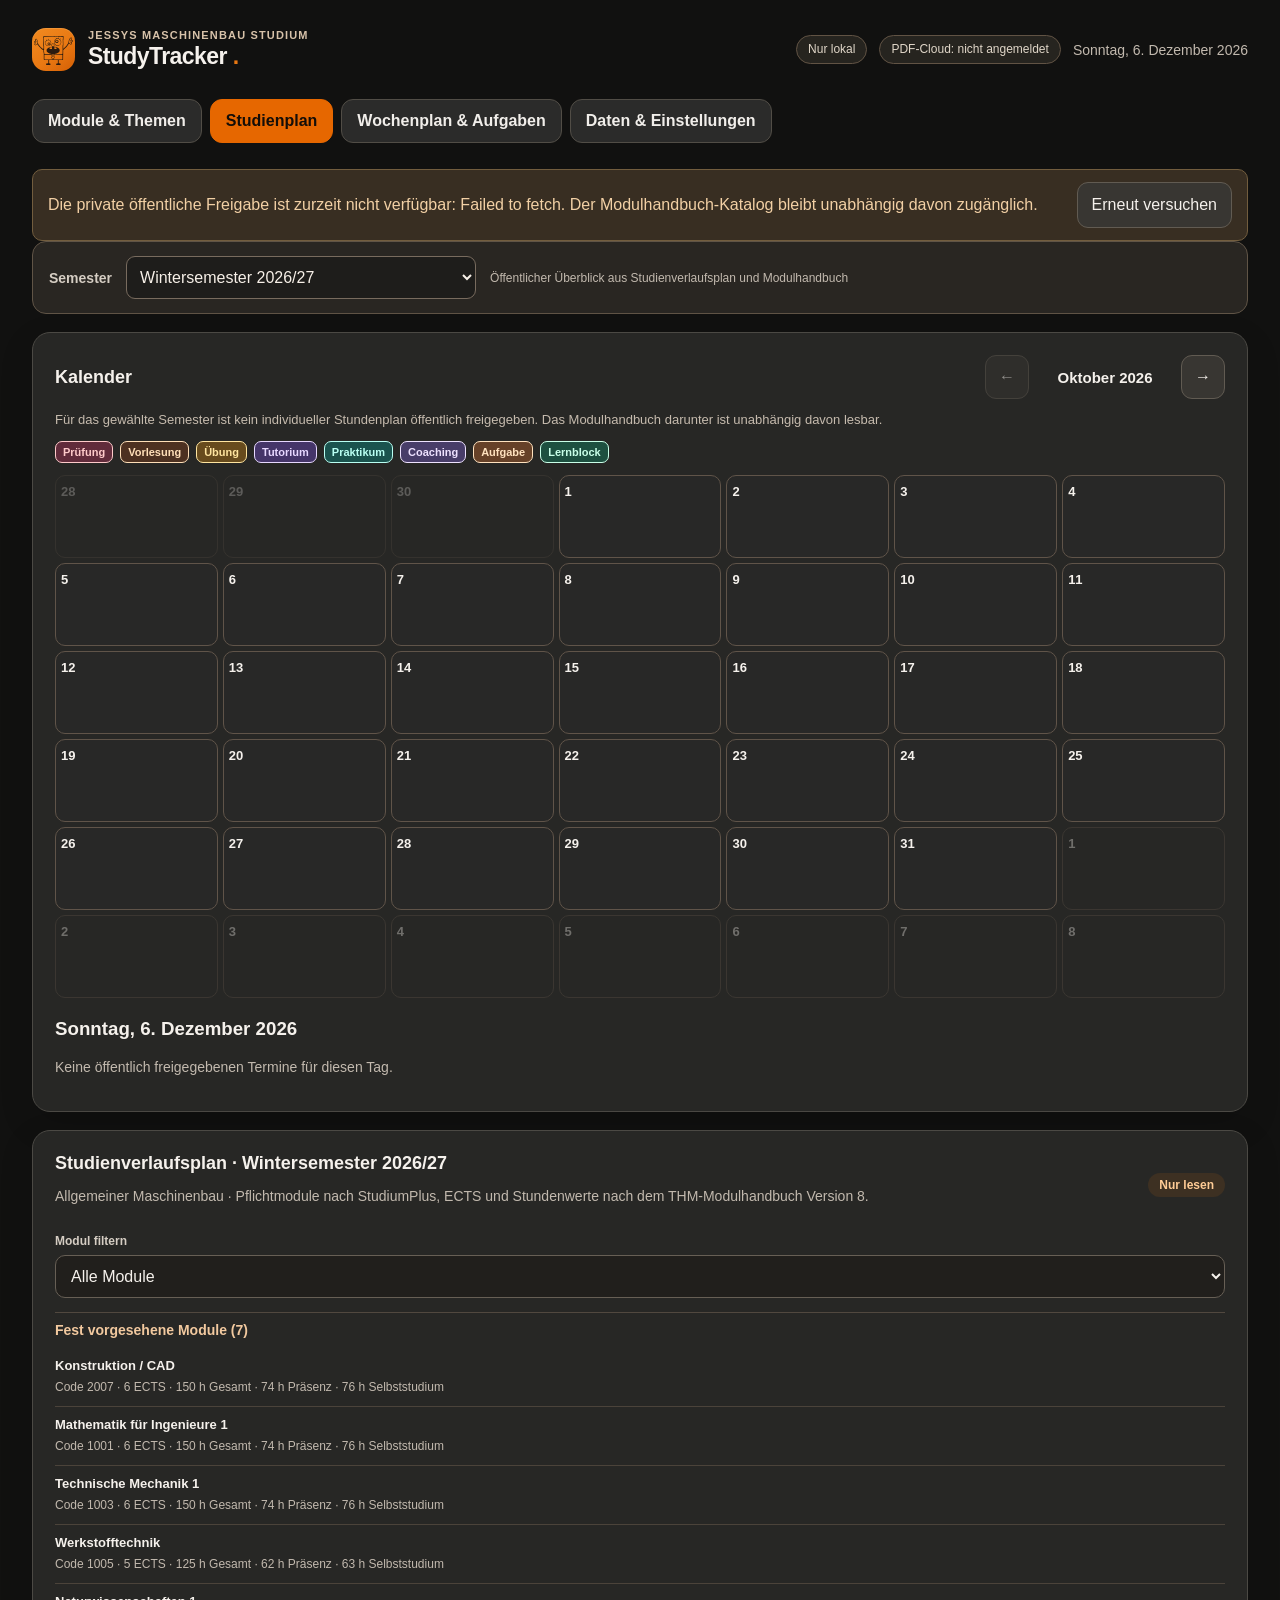
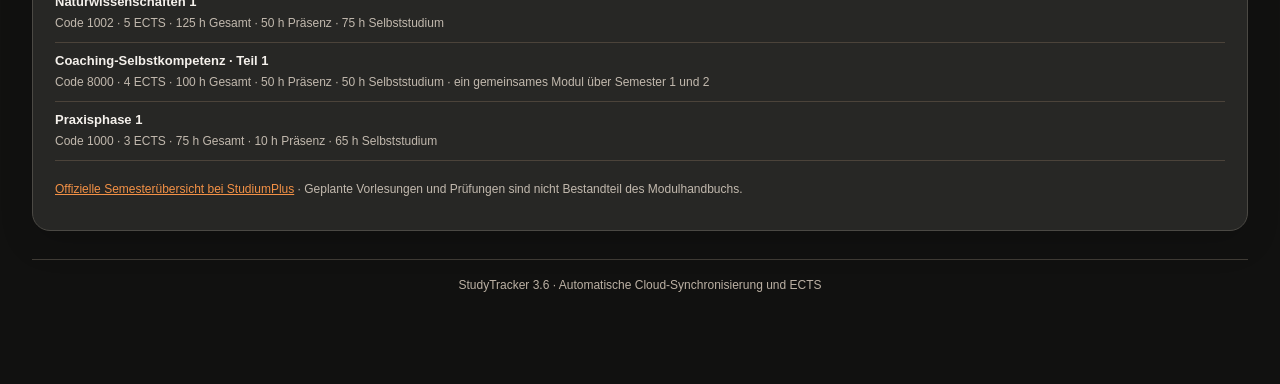
==== commit 54698238: "Release compact upcoming-date Copilot card and learning-entry edit form" ====
--- a/index.html
+++ b/index.html
@@ -1,5 +1,5 @@
 <!doctype html>
-<html lang="de"><head><meta charset="utf-8"><meta name="viewport" content="width=device-width,initial-scale=1,viewport-fit=cover"><meta http-equiv="Content-Security-Policy" content="default-src 'self'; base-uri 'self'; object-src 'none'; form-action 'self'; script-src 'self' 'unsafe-inline' https://cdnjs.cloudflare.com; style-src 'self' 'unsafe-inline'; img-src 'self' blob: data:; font-src 'self' data:; connect-src 'self' https://studytracker-api-production-7134.up.railway.app https://cdnjs.cloudflare.com; worker-src 'self' blob: https://cdnjs.cloudflare.com; media-src 'self' blob:"><meta name="theme-color" content="#111110"><title>StudyTracker 3.6 – Maschinenbau Lerntracker</title>
+<html lang="de"><head><meta charset="utf-8"><meta name="viewport" content="width=device-width,initial-scale=1,viewport-fit=cover"><meta http-equiv="Content-Security-Policy" content="default-src 'self'; base-uri 'self'; object-src 'none'; form-action 'self'; script-src 'self' 'unsafe-inline' https://cdnjs.cloudflare.com; style-src 'self' 'unsafe-inline'; img-src 'self' blob: data:; font-src 'self' data:; connect-src 'self' https://studytracker-api-production-7134.up.railway.app https://cdnjs.cloudflare.com; worker-src 'self' blob: https://cdnjs.cloudflare.com; media-src 'self' blob:"><meta name="theme-color" content="#111110"><title>StudyTracker 3.7 – Maschinenbau Lerntracker</title>
 <style>
 :root{font-family:Inter,ui-sans-serif,-apple-system,BlinkMacSystemFont,"Segoe UI",sans-serif;color:#f1eeea;background:#0d0d0c;font-synthesis:none}*{box-sizing:border-box}body{margin:0;min-height:100vh}button,input,select,textarea{font:inherit}button{cursor:pointer}button:disabled{opacity:.5;cursor:not-allowed}.shell{width:100%;max-width:2400px;margin-inline:auto;padding:24px clamp(16px,2.6vw,56px) 80px}.top{display:flex;justify-content:space-between;align-items:center;gap:18px;margin-bottom:28px}.brand{display:flex;align-items:center;gap:13px}.logo{width:43px;height:43px;display:grid;place-items:center;border-radius:14px;background:linear-gradient(135deg,#e66700,#b34e00);font-size:23px}.eyebrow{letter-spacing:.15em;text-transform:uppercase;font-size:11px;color:#c4b7a9;font-weight:700}.brand h1{font-size:23px;margin:2px 0 0}.sub{color:#b8b0a6;font-size:14px}.main{display:grid;grid-template-columns:minmax(0,1.55fr) minmax(310px,1fr);gap:18px}.stack{display:grid;gap:18px}.card{background:#2b2b2a;border:1px solid #42413f;border-radius:20px;padding:22px;box-shadow:0 8px 28px #0407142a}.card h2{margin:0 0 8px;font-size:18px}.title-row{display:flex;justify-content:space-between;gap:8px;align-items:center;margin-bottom:16px}.muted{color:#b8b0a6}.small{font-size:12px}.grid3{display:grid;grid-template-columns:repeat(3,minmax(0,1fr));gap:12px}.metric{border:1px solid #3d3c39;background:#20201f;border-radius:15px;padding:17px}.metric .num{font-size:28px;font-weight:800;letter-spacing:-1px;margin:8px 0 3px}.primary{background:#e66700;color:#17110c;border:none;border-radius:11px;padding:11px 16px;font-weight:750}.secondary{background:#353533;color:#f1eeea;border:1px solid #56534e;border-radius:11px;padding:10px 14px}.danger{background:#43283b;color:#ffc5d2;border:1px solid #6c3d53;border-radius:10px;padding:8px 11px}.buttons{display:flex;gap:9px;flex-wrap:wrap}.field{display:grid;gap:7px;min-width:0}.field label{font-size:12px;color:#c8bfb3;font-weight:650}.field input,.field select,.field textarea{width:100%;background:#1c1c1b;border:1px solid #56534e;color:#f5f1ec;border-radius:10px;padding:11px;outline:none}.field input:focus,.field select:focus,.field textarea:focus{border-color:#f08024}.two{display:grid;grid-template-columns:1fr 1fr;gap:12px}.three{display:grid;grid-template-columns:1fr 1fr 1fr;gap:12px}.timer{text-align:center;padding:13px 0 19px}.clock{font-variant-numeric:tabular-nums;font-size:clamp(44px,7vw,68px);font-weight:850;letter-spacing:-2px}.pill{display:inline-flex;align-items:center;border-radius:100px;background:#3a2b20;color:#ffbd83;padding:5px 11px;font-size:12px;font-weight:700}.timer .buttons{justify-content:center;margin-top:15px}.divider{border-top:1px solid #45433f;margin:17px 0}.section-plain{margin-top:14px}.module-row{display:flex;justify-content:space-between;gap:15px;align-items:center;padding:12px 0;border-bottom:1px solid #42413f}.module-row:last-child{border-bottom:0}.module-name{display:flex;align-items:center;gap:9px;font-weight:650}.dot{height:10px;width:10px;border-radius:4px;display:inline-block;flex:none}.bar{height:8px;background:#181817;border-radius:8px;overflow:hidden;margin-top:8px}.bar>div{height:100%;border-radius:8px}.entry{border-bottom:1px solid #42413f;padding:13px 0;display:flex;justify-content:space-between;gap:8px;align-items:center}.entry:last-child{border-bottom:0}.entry strong{display:block;font-size:14px}.entry .muted{font-size:12px;margin-top:5px}.entry .right{display:flex;align-items:center;gap:9px;white-space:nowrap}.empty{border:1px dashed #62594d;border-radius:13px;padding:22px;text-align:center;color:#c7bdb1;font-size:14px}.chart{display:flex;gap:8px;height:165px;align-items:end;margin-top:15px}.chart-item{flex:1;text-align:center;font-size:11px;color:#b7b0a8;min-width:0}.chart-bar-container{height:130px;display:flex;align-items:end;justify-content:center;margin-bottom:8px;border-bottom:1px solid #5a5248}.chart-bar{max-width:48px;width:75%;background:linear-gradient(#ffa04a,#e66700);border-radius:6px 6px 0 0;min-height:2px}.goal{margin-bottom:14px}.goal-head{display:flex;justify-content:space-between;font-size:13px;gap:8px}.goal-title{font-weight:650}.progress{height:8px;background:#181817;border-radius:10px;overflow:hidden;margin-top:8px}.progress div{height:100%;background:#c9803b;border-radius:10px}.actions{display:flex;gap:6px}.icon-button{border:1px solid #62594f;background:#292929;color:#e3d9cc;border-radius:9px;padding:6px 9px}.nav{display:flex;gap:7px;margin-bottom:20px;flex-wrap:wrap}.tab{color:#d9d0c5;border:1px solid #45433f;background:#272726;padding:10px 14px;border-radius:11px;font-weight:700}.tab.active{color:#21160b;background:#e97812;border-color:#e97812}.hidden{display:none!important}.list-grid{display:grid;grid-template-columns:1fr 1fr;gap:18px}.topic{border:1px solid #524a40;border-radius:12px;padding:12px;margin-top:9px}.topic-top{display:flex;gap:9px;justify-content:space-between;align-items:center}.topic-title{font-size:14px;font-weight:650}.footer{color:#b8aea1;text-align:center;font-size:12px;margin-top:28px}.toast{position:fixed;bottom:20px;right:20px;background:#a4e4c8;color:#123426;padding:11px 17px;border-radius:12px;box-shadow:0 12px 25px #0005;z-index:4}.inline-note{background:#3a2e23;color:#f4d6b4;border:1px solid #7b5a3d;padding:12px;border-radius:12px;font-size:13px;line-height:1.5}.section-label{margin:0 0 12px;font-weight:750;font-size:14px}.file-label{display:inline-flex;align-items:center;justify-content:center}.datefilter{max-width:160px}dialog{border:1px solid #685a4b;background:#262625;color:#f5f1ec;border-radius:16px;max-width:min(500px,94vw);width:100%;padding:24px}dialog::backdrop{background:#050913bc}dialog h3{margin-top:0}@media(max-width:900px){.main,.list-grid{grid-template-columns:1fr}.shell{padding:20px 14px 70px}}@media(max-width:550px){.card{padding:17px}.grid3{grid-template-columns:1fr 1fr}.grid3 .metric:last-child{grid-column:span 2}.two,.three{grid-template-columns:1fr}.top{align-items:flex-start}.top .sub{display:none}.clock{font-size:52px}.metric .num{font-size:25px}}
 .filterbar{display:flex;flex-wrap:wrap;gap:12px;align-items:end;margin:12px 0 18px}.filterbar .field{min-width:160px;flex:1}.stats-table{width:100%;border-collapse:collapse;font-size:13px}.stats-table th{text-align:left;font-size:11px;color:#c9bdb0;font-weight:600;padding:10px 7px;border-bottom:1px solid #51493e}.stats-table td{padding:11px 7px;border-bottom:1px solid #4a433a}.stats-table td:last-child,.stats-table th:last-child{text-align:right}.topic-indent{padding-left:15px;border-left:2px solid #b97b44}.topic-tools{display:flex;gap:6px;align-items:center}.chip{font-size:11px;padding:4px 7px;background:#433427;color:#f4d2a7;border-radius:7px}.wide{grid-column:1/-1}@media(max-width:550px){.stats-table{font-size:12px}.filterbar{display:grid;grid-template-columns:1fr}}
@@ -123,9 +123,45 @@
 @media(prefers-reduced-motion:reduce){.btn-ghost{transition:none}}
 </style><style id="st-pdf-theme">
 .st-pdf-card{margin-top:18px}.st-pdf-toolbar,.st-pdf-controls{display:flex;align-items:center;gap:10px;flex-wrap:wrap}.st-pdf-upload{cursor:pointer;display:inline-flex;align-items:center}.st-pdf-layout{display:grid;grid-template-columns:minmax(225px,290px) minmax(0,1fr);gap:14px;margin-top:20px}.st-pdf-sidebar{background:#20201f;border:1px solid #484540;border-radius:12px;padding:12px;max-height:80vh;overflow:auto}.st-pdf-sidebar-head{display:grid;gap:10px}.st-pdf-sidebar input,.st-pdf-controls input{background:#191918;border:1px solid #504b45;color:#f1eeea;border-radius:9px;padding:10px;min-width:0;width:100%}.st-pdf-outline{margin:12px 0;display:grid;gap:2px;max-height:38vh;overflow:auto}.st-pdf-outline button,.st-pdf-results button,.st-pdf-bookmarks button{display:block;width:100%;border:0;border-radius:8px;background:transparent;color:#e9e4de;text-align:left;padding:8px;cursor:pointer;overflow-wrap:anywhere}.st-pdf-outline button:hover,.st-pdf-results button:hover,.st-pdf-bookmarks button:hover{background:#423023}.st-pdf-search{border-top:1px solid #484540;padding-top:12px}.st-pdf-search label{display:block;margin-bottom:9px;font-size:13px}.st-pdf-search .buttons{flex-wrap:nowrap}.st-pdf-search .buttons input{flex:1}.st-pdf-results{max-height:200px;overflow:auto;margin-top:10px}.st-pdf-results small{color:#b9aa9b;display:block}.st-pdf-main{min-width:0}.st-pdf-controls{padding:5px 0 12px}.st-pdf-controls #stPdfPage{width:70px}.st-pdf-controls button{min-width:40px}.st-pdf-stage{background:#181817;border:1px solid #45413d;border-radius:12px;max-height:75vh;overflow:auto;padding:18px;text-align:center}.st-pdf-page{position:relative;display:inline-block;vertical-align:top;line-height:0;box-shadow:0 8px 30px #0008}.st-pdf-page canvas{display:block;max-width:none}.st-pdf-link-layer{position:absolute;inset:0;pointer-events:none}.st-pdf-link-layer a{position:absolute;pointer-events:auto;cursor:pointer;outline:1px solid transparent}.st-pdf-link-layer a:hover,.st-pdf-link-layer a:focus-visible{outline:2px solid #e66700;background:#e6670029}.st-pdf-bookmarks{display:flex;flex-wrap:wrap;gap:5px;margin-bottom:8px}.st-pdf-bookmarks button{width:auto;background:#302b26;border:1px solid #50463b;font-size:12px}.st-pdf-card[hidden],#stPdfWorkspace[hidden]{display:none!important}@media(max-width:780px){.st-pdf-layout{grid-template-columns:1fr}.st-pdf-sidebar{max-height:38vh}.st-pdf-stage{padding:7px}}
-</style><style id="st-annotation-theme">.st-annotation-controls{display:flex;gap:7px;flex-wrap:wrap;margin:10px 0}.st-annotation-controls button{font-size:12px;padding:8px 10px}.st-annotation-controls button[aria-pressed=true]{background:#e66700;color:#14100a;border-color:#e66700}.st-pdf-ink{position:absolute;inset:0;pointer-events:none;touch-action:none}.st-pdf-ink.st-draw-active{pointer-events:auto;cursor:crosshair}.st-annotation-note{display:inline-flex;align-items:center;gap:6px;background:#342a21;border:1px solid #634a33;color:#f2ebe3;border-radius:9px;padding:8px 11px;font-size:12px;cursor:pointer}.st-annotation-note:hover{border-color:#e66700}</style><style id="st-comments-theme">.st-annotation-controls select{background:#252422;border:1px solid #5b5147;color:#f6eee6;border-radius:9px;padding:7px 9px}.st-pen-label{font-size:12px;color:#c2b6ab;align-self:center}.st-pdf-content-grid{display:grid;grid-template-columns:minmax(0,1fr) minmax(245px,300px);gap:13px;align-items:start}.st-review-pane{background:#262523;border:1px solid #4e4740;border-radius:12px;padding:14px;max-height:75vh;overflow:auto}.st-review-title{display:flex;justify-content:space-between;gap:8px;align-items:center;margin-bottom:13px}.st-review-compose{display:grid;gap:8px}.st-review-compose textarea{background:#181817;color:#f2ede8;border:1px solid #534b44;border-radius:10px;resize:vertical;width:100%;padding:11px;font:inherit}.st-review-compose textarea:focus{outline:2px solid #e66700;outline-offset:1px}.st-review-list{display:grid;gap:9px;margin-top:14px}.st-review-comment{padding:12px;background:#1d1c1a;border:1px solid #514a43;border-radius:10px;overflow-wrap:anywhere}.st-review-comment p{white-space:pre-wrap;margin:9px 0;color:#f1eae3;line-height:1.5}.st-review-comment .buttons{justify-content:flex-end}.st-review-comment button{font-size:12px;padding:7px 10px}.st-review-pagehint{font-size:12px;color:#e68a43;font-weight:600}.st-review-empty{color:#b7aaa0;font-size:13px}@media(max-width:1050px){.st-pdf-content-grid{grid-template-columns:1fr}.st-review-pane{max-height:320px}}</style><style id="st-private-cloud-style">#stPrivateCloud{margin-top:18px}#stPrivateCloud .buttons input{background:#1e1d1b;color:#eee9e4;border:1px solid #54483d;border-radius:10px;padding:9px;max-width:100%}.st-cloud-grid{display:grid;grid-template-columns:minmax(185px,1fr) minmax(0,2fr);gap:14px;margin-top:18px}.st-cloud-folders,.st-cloud-files{display:flex;flex-direction:column;align-items:stretch;gap:7px;background:#1d1c1b;padding:12px;border:1px solid #45403a;border-radius:12px;min-width:0}.st-cloud-folders button{text-align:left}.cloud-file-row{display:flex;flex-wrap:wrap;gap:8px;align-items:center;justify-content:space-between;padding:10px;border:1px solid #49413a;border-radius:9px}.cloud-file-row span{overflow-wrap:anywhere;flex:1;min-width:130px}@media(max-width:700px){.st-cloud-grid{grid-template-columns:1fr}}</style><link rel="stylesheet" href="./design-system.css?v=7"><link rel="stylesheet" href="./reader-workspace.css?v=5"><link rel="stylesheet" href="./semester-controls.css?v=6"></head><body class="st-auth-locked"><div class="shell"><header class="top"><div class="brand"><div class="logo"><img src="./brand-mascot.svg" alt="" width="43" height="43" decoding="async"></div><div><div class="eyebrow">Jessys Maschinenbau Studium</div><h1>StudyTracker <span style="color:#e97812">.</span></h1></div></div><div class="st-sync-head"><span id="studySyncIndicator" class="st-sync-indicator" role="status" aria-live="polite">Nur lokal</span><span id="pdfSyncIndicator" class="st-sync-indicator" role="status">PDF-Cloud: prüfen</span><div class="sub" id="today"></div></div></header>
+</style><style id="st-copilot-theme">
+/* Desktop: stretch the right column to the bottom of the left column. */
+@media (min-width:901px){
+ #dashboard .main{align-items:stretch}
+ #dashboard .main > .stack:last-child{
+  display:flex;
+  flex-direction:column;
+  height:100%;
+  min-height:0;
+ }
+ #dashboard #copilotCard{
+  flex:1 1 auto;
+  align-self:stretch;
+  min-height:0;
+ }
+}
+.cp-summary{margin:0;padding:13px 15px!important;min-width:0;align-self:start}
+.cp-summary .title-row{margin-bottom:4px;gap:8px}
+.cp-summary h2{font-size:15px;margin:0}
+.cp-summary .btn-small{padding:4px 7px;min-height:28px}
+.cp-row{display:flex;justify-content:space-between;align-items:center;gap:8px;padding:7px 0;border-bottom:1px solid #49443f;font-size:12px;line-height:1.3;min-width:0}
+.cp-row:last-child{border-bottom:0}
+.cp-row>span:first-child{min-width:0;overflow:hidden;text-overflow:ellipsis;white-space:nowrap}
+.cp-row>span:last-child{display:flex;gap:5px;align-items:center;justify-content:flex-end;color:#cbbfb1;font-size:11px;white-space:nowrap;flex-shrink:0}
+.cp-row strong{color:#ffc084;font-size:11px}
+.cp-summary>p.sub{font-size:12px;margin:8px 0 0}
+@media(max-width:650px){.cp-summary{padding:12px!important}.cp-row{gap:6px}.cp-row>span:last-child{font-size:10px}.cp-row strong{font-size:10px}}
+@media(max-width:700px){
+ .top{display:flex;flex-direction:column;align-items:stretch;gap:9px;margin-bottom:12px}
+ .top .brand{align-self:flex-start}
+ .top .st-sync-head{display:flex;align-items:center;flex-direction:row;flex-wrap:wrap;gap:6px;width:100%;min-width:0}
+ .top .st-sync-head .st-sync-indicator{font-size:11px;line-height:1.2;padding:5px 9px;white-space:normal;max-width:100%;margin:0}
+ .top .st-sync-head #today{font-size:11px;margin-left:auto}
+}
+</style><style id="st-pdf-theme">
+.st-pdf-card{margin-top:18px}.st-pdf-toolbar,.st-pdf-controls{display:flex;align-items:center;gap:10px;flex-wrap:wrap}.st-pdf-upload{cursor:pointer;display:inline-flex;align-items:center}.st-pdf-layout{display:grid;grid-template-columns:minmax(225px,290px) minmax(0,1fr);gap:14px;margin-top:20px}.st-pdf-sidebar{background:#20201f;border:1px solid #484540;border-radius:12px;padding:12px;max-height:80vh;overflow:auto}.st-pdf-sidebar-head{display:grid;gap:10px}.st-pdf-sidebar input,.st-pdf-controls input{background:#191918;border:1px solid #504b45;color:#f1eeea;border-radius:9px;padding:10px;min-width:0;width:100%}.st-pdf-outline{margin:12px 0;display:grid;gap:2px;max-height:38vh;overflow:auto}.st-pdf-outline button,.st-pdf-results button,.st-pdf-bookmarks button{display:block;width:100%;border:0;border-radius:8px;background:transparent;color:#e9e4de;text-align:left;padding:8px;cursor:pointer;overflow-wrap:anywhere}.st-pdf-outline button:hover,.st-pdf-results button:hover,.st-pdf-bookmarks button:hover{background:#423023}.st-pdf-search{border-top:1px solid #484540;padding-top:12px}.st-pdf-search label{display:block;margin-bottom:9px;font-size:13px}.st-pdf-search .buttons{flex-wrap:nowrap}.st-pdf-search .buttons input{flex:1}.st-pdf-results{max-height:200px;overflow:auto;margin-top:10px}.st-pdf-results small{color:#b9aa9b;display:block}.st-pdf-main{min-width:0}.st-pdf-controls{padding:5px 0 12px}.st-pdf-controls #stPdfPage{width:70px}.st-pdf-controls button{min-width:40px}.st-pdf-stage{background:#181817;border:1px solid #45413d;border-radius:12px;max-height:75vh;overflow:auto;padding:18px;text-align:center}.st-pdf-page{position:relative;display:inline-block;vertical-align:top;line-height:0;box-shadow:0 8px 30px #0008}.st-pdf-page canvas{display:block;max-width:none}.st-pdf-link-layer{position:absolute;inset:0;pointer-events:none}.st-pdf-link-layer a{position:absolute;pointer-events:auto;cursor:pointer;outline:1px solid transparent}.st-pdf-link-layer a:hover,.st-pdf-link-layer a:focus-visible{outline:2px solid #e66700;background:#e6670029}.st-pdf-bookmarks{display:flex;flex-wrap:wrap;gap:5px;margin-bottom:8px}.st-pdf-bookmarks button{width:auto;background:#302b26;border:1px solid #50463b;font-size:12px}.st-pdf-card[hidden],#stPdfWorkspace[hidden]{display:none!important}@media(max-width:780px){.st-pdf-layout{grid-template-columns:1fr}.st-pdf-sidebar{max-height:38vh}.st-pdf-stage{padding:7px}}
+</style><style id="st-annotation-theme">.st-annotation-controls{display:flex;gap:7px;flex-wrap:wrap;margin:10px 0}.st-annotation-controls button{font-size:12px;padding:8px 10px}.st-annotation-controls button[aria-pressed=true]{background:#e66700;color:#14100a;border-color:#e66700}.st-pdf-ink{position:absolute;inset:0;pointer-events:none;touch-action:none}.st-pdf-ink.st-draw-active{pointer-events:auto;cursor:crosshair}.st-annotation-note{display:inline-flex;align-items:center;gap:6px;background:#342a21;border:1px solid #634a33;color:#f2ebe3;border-radius:9px;padding:8px 11px;font-size:12px;cursor:pointer}.st-annotation-note:hover{border-color:#e66700}</style><style id="st-comments-theme">.st-annotation-controls select{background:#252422;border:1px solid #5b5147;color:#f6eee6;border-radius:9px;padding:7px 9px}.st-pen-label{font-size:12px;color:#c2b6ab;align-self:center}.st-pdf-content-grid{display:grid;grid-template-columns:minmax(0,1fr) minmax(245px,300px);gap:13px;align-items:start}.st-review-pane{background:#262523;border:1px solid #4e4740;border-radius:12px;padding:14px;max-height:75vh;overflow:auto}.st-review-title{display:flex;justify-content:space-between;gap:8px;align-items:center;margin-bottom:13px}.st-review-compose{display:grid;gap:8px}.st-review-compose textarea{background:#181817;color:#f2ede8;border:1px solid #534b44;border-radius:10px;resize:vertical;width:100%;padding:11px;font:inherit}.st-review-compose textarea:focus{outline:2px solid #e66700;outline-offset:1px}.st-review-list{display:grid;gap:9px;margin-top:14px}.st-review-comment{padding:12px;background:#1d1c1a;border:1px solid #514a43;border-radius:10px;overflow-wrap:anywhere}.st-review-comment p{white-space:pre-wrap;margin:9px 0;color:#f1eae3;line-height:1.5}.st-review-comment .buttons{justify-content:flex-end}.st-review-comment button{font-size:12px;padding:7px 10px}.st-review-pagehint{font-size:12px;color:#e68a43;font-weight:600}.st-review-empty{color:#b7aaa0;font-size:13px}@media(max-width:1050px){.st-pdf-content-grid{grid-template-columns:1fr}.st-review-pane{max-height:320px}}</style><style id="st-private-cloud-style">#stPrivateCloud{margin-top:18px}#stPrivateCloud .buttons input{background:#1e1d1b;color:#eee9e4;border:1px solid #54483d;border-radius:10px;padding:9px;max-width:100%}.st-cloud-grid{display:grid;grid-template-columns:minmax(185px,1fr) minmax(0,2fr);gap:14px;margin-top:18px}.st-cloud-folders,.st-cloud-files{display:flex;flex-direction:column;align-items:stretch;gap:7px;background:#1d1c1b;padding:12px;border:1px solid #45403a;border-radius:12px;min-width:0}.st-cloud-folders button{text-align:left}.cloud-file-row{display:flex;flex-wrap:wrap;gap:8px;align-items:center;justify-content:space-between;padding:10px;border:1px solid #49413a;border-radius:9px}.cloud-file-row span{overflow-wrap:anywhere;flex:1;min-width:130px}@media(max-width:700px){.st-cloud-grid{grid-template-columns:1fr}}</style><link rel="stylesheet" href="./design-system.css?v=7"><link rel="stylesheet" href="./reader-workspace.css?v=5"><link rel="stylesheet" href="./semester-controls.css?v=8"></head><body class="st-auth-locked"><div class="shell"><header class="top"><div class="brand"><div class="logo"><img src="./brand-mascot.svg" alt="" width="43" height="43" decoding="async"></div><div><div class="eyebrow">Jessys Maschinenbau Studium</div><h1>StudyTracker <span style="color:#e97812">.</span></h1></div></div><div class="st-sync-head"><span id="studySyncIndicator" class="st-sync-indicator" role="status" aria-live="polite">Nur lokal</span><span id="pdfSyncIndicator" class="st-sync-indicator" role="status">PDF-Cloud: prüfen</span><div class="sub" id="today"></div></div></header>
 <nav class="nav" id="sharedNav"><button class="tab" data-tab="dashboard">Dashboard</button><button class="tab" data-tab="topics">Module & Themen</button><button class="tab" data-tab="semester">Studienplan</button><button class="tab" data-tab="planner">Wochenplan & Aufgaben</button><button class="tab" data-tab="practice">Praxisphasen</button><button class="tab" data-tab="files">Dateien & Dokumente</button><button class="tab" data-tab="history">Lernprotokoll</button><button class="tab active" data-tab="settings">Daten & Einstellungen</button></nav>
-<div id="publicView" hidden aria-live="polite"></div><section id="dashboard" class="tab-panel"><div id="stCreditDashboard" class="st-ects-dash-note"></div><p class="sub" id="dashboardSemesterLabel">Auswertung für Wintersemester 2026/27</p><div class="stack"><div class="grid3"><div class="metric"><div class="sub">Heute gelernt</div><div class="num" id="todayMetric">0 h</div><div class="small muted" id="todayCount">0 Lerneinheiten</div></div><div class="metric"><div class="sub">Diese Woche</div><div class="num" id="weekMetric">0 h</div><div class="small muted" id="weekCount">0 Lerneinheiten</div></div><div class="metric"><div class="sub">Gesamte Lernzeit</div><div class="num" id="totalMetric">0 h</div><div class="small muted" id="totalCount">0 Einträge</div></div></div><div class="main"><div class="stack"><div class="card"><div class="title-row"><div><h2>Fokuszeit erfassen</h2><div class="sub">Zeit für ein Modul und Thema stoppen</div></div><span class="pill" id="timerStatus">Bereit</span></div><div class="two"><div class="field"><label for="timerModule">Modul</label><select id="timerModule"></select></div><div class="field"><label for="timerTopic">Thema (optional)</label><select id="timerTopic"></select></div></div><div class="timer"><div class="clock" id="clock">00:00:00</div><div class="sub" id="runningInfo">Bereit für deine nächste Lerneinheit?</div><div class="buttons"><button id="startBtn" class="primary">▶ Starten</button><button id="pauseBtn" class="secondary" disabled>Ⅱ Pause</button><button id="finishBtn" class="secondary" disabled>■ Speichern</button><button id="resetBtn" class="btn-ghost btn-icon" type="button" title="Timer zurücksetzen" aria-label="Timer zurücksetzen"><span aria-hidden="true">↺</span></button><button id="focusOpen" class="secondary" type="button">⛶ Fokusmodus</button></div></div><div class="divider"></div><div class="section-label">Oder Lernzeit manuell hinzufügen</div><form id="manualForm" class="stack" style="gap:12px"><div class="three"><div class="field"><label>Datum</label><input type="date" id="manualDate" required></div><div class="field"><label>Dauer (Minuten)</label><input type="number" id="manualMinutes" min="1" max="1440" value="45" required></div><div class="field"><label>Modul</label><select id="manualModule"></select></div></div><div class="two"><div class="field"><label>Thema (optional)</label><select id="manualTopic"></select></div><div class="field"><label>Notiz (optional)</label><input id="manualNote" maxlength="160" placeholder="z. B. Aufgabenblatt 2"></div></div><button class="secondary" type="submit">+ Lernzeit eintragen</button></form></div><div class="card"><div class="title-row"><div><h2>Lernstunden der letzten 7 Tage</h2><div class="sub">Nur tatsächlich erfasste Lernzeit</div></div></div><div class="chart" id="weekChart"></div></div><div class="card"><div class="title-row"><h2>Letzte Lerneinheiten</h2><button class="btn-ghost btn-small" data-go="history" type="button">Alle ansehen <span class="btn-arrow" aria-hidden="true">›</span></button></div><div id="recentEntries"></div></div></div><div class="stack"><div class="card"><div class="title-row"><div><h2>Modulübersicht</h2><div class="sub">Deine gesamte Lernzeit je Modul</div></div><button class="btn-ghost btn-small" data-go="topics" type="button">Bearbeiten <span class="btn-arrow" aria-hidden="true">›</span></button></div><div id="moduleOverview"></div></div><div class="card"><div class="title-row"><div><h2>Wochenziele</h2><div class="sub">Montag bis Sonntag</div></div></div><div id="goalOverview"></div></div><div class="card"><h2>Dein Lerncockpit</h2><p class="sub" style="line-height:1.6">Starte mit einem Modul, lege Themen an und protokolliere deine Lernzeit. Die Statistiken werden automatisch aus deinen Einträgen berechnet.</p></div></div></div></div></section>
+<div id="publicView" hidden aria-live="polite"></div><section id="dashboard" class="tab-panel"><div id="stCreditDashboard" class="st-ects-dash-note"></div><p class="sub" id="dashboardSemesterLabel">Auswertung für Wintersemester 2026/27</p><div class="stack"><div class="grid3"><div class="metric"><div class="sub">Heute gelernt</div><div class="num" id="todayMetric">0 h</div><div class="small muted" id="todayCount">0 Lerneinheiten</div></div><div class="metric"><div class="sub">Diese Woche</div><div class="num" id="weekMetric">0 h</div><div class="small muted" id="weekCount">0 Lerneinheiten</div></div><div class="metric"><div class="sub">Gesamte Lernzeit</div><div class="num" id="totalMetric">0 h</div><div class="small muted" id="totalCount">0 Einträge</div></div></div><div class="main"><div class="stack"><div class="card"><div class="title-row"><div><h2>Fokuszeit erfassen</h2><div class="sub">Zeit für ein Modul und Thema stoppen</div></div><span class="pill" id="timerStatus">Bereit</span></div><div class="two"><div class="field"><label for="timerModule">Modul</label><select id="timerModule"></select></div><div class="field"><label for="timerTopic">Thema (optional)</label><select id="timerTopic"></select></div></div><div class="timer"><div class="clock" id="clock">00:00:00</div><div class="sub" id="runningInfo">Bereit für deine nächste Lerneinheit?</div><div class="buttons"><button id="startBtn" class="primary">▶ Starten</button><button id="pauseBtn" class="secondary" disabled>Ⅱ Pause</button><button id="finishBtn" class="secondary" disabled>■ Speichern</button><button id="resetBtn" class="btn-ghost btn-icon" type="button" title="Timer zurücksetzen" aria-label="Timer zurücksetzen"><span aria-hidden="true">↺</span></button><button id="focusOpen" class="secondary" type="button">⛶ Fokusmodus</button></div></div><div class="divider"></div><div class="section-label">Oder Lernzeit manuell hinzufügen</div><form id="manualForm" class="stack" style="gap:12px"><div class="three"><div class="field"><label>Datum</label><input type="date" id="manualDate" required></div><div class="field"><label>Dauer (Minuten)</label><input type="number" id="manualMinutes" min="1" max="1440" value="45" required></div><div class="field"><label>Modul</label><select id="manualModule"></select></div></div><div class="two"><div class="field"><label>Thema (optional)</label><select id="manualTopic"></select></div><div class="field"><label>Notiz (optional)</label><input id="manualNote" maxlength="160" placeholder="z. B. Aufgabenblatt 2"></div></div><button class="secondary" type="submit">+ Lernzeit eintragen</button></form></div><div class="card"><div class="title-row"><div><h2>Lernstunden der letzten 7 Tage</h2><div class="sub">Nur tatsächlich erfasste Lernzeit</div></div></div><div class="chart" id="weekChart"></div></div><div class="card"><div class="title-row"><h2>Letzte Lerneinheiten</h2><button class="btn-ghost btn-small" data-go="history" type="button">Alle ansehen <span class="btn-arrow" aria-hidden="true">›</span></button></div><div id="recentEntries"></div></div></div><div class="stack"><div class="card"><div class="title-row"><div><h2>Modulübersicht</h2><div class="sub">Deine gesamte Lernzeit je Modul</div></div><button class="btn-ghost btn-small" data-go="topics" type="button">Bearbeiten <span class="btn-arrow" aria-hidden="true">›</span></button></div><div id="moduleOverview"></div></div><div class="card"><div class="title-row"><div><h2>Wochenziele</h2><div class="sub">Montag bis Sonntag</div></div></div><div id="goalOverview"></div></div><div id="copilotCard" class="card cp-summary" aria-live="polite"></div></div></div></div></section>
 <section id="topics" class="tab-panel hidden"><div class="st-term-switch"><label for="topicsSemester">Semester</label><select id="topicsSemester" aria-label="Aktives Semester auswählen"><option value="ws-2026">Wintersemester 2026/27</option></select><span class="st-term-hint">Module, Lernzeiten und Aufgaben werden semesterweise angezeigt.</span></div><div class="card" style="margin-bottom:18px"><div class="title-row"><div><h2>Modul-Cockpit</h2><p class="sub">Wähle ein Modul, bearbeite seine Angaben und verwalte darunter die zugehörigen Themen und Unterthemen.</p></div></div><div class="field"><label>Modul auswählen</label><select id="detailModule"></select></div><div id="moduleDetail" style="margin-top:16px"></div><div id="stCreditDetail" class="st-ects-detail" aria-label="Modulabschluss und Credit Points"></div></div><div class="list-grid"><div class="stack"><div class="card"><h2>Neues Modul hinzufügen</h2><p class="sub">Zum Beispiel Mathematik I oder Technische Mechanik.</p><form id="moduleForm" class="stack"><div class="field"><label>Modulname</label><input id="newModule" maxlength="60" placeholder="Modulname" required></div><div class="two"><div class="field"><label>Wochenziel (Stunden)</label><input id="newGoal" type="number" min="0" max="168" step="0.5" value="4" required></div><div class="field"><label>Farbe</label><input id="newColor" type="color" value="#e97812" style="height:43px;padding:4px"></div></div><button class="primary">+ Modul anlegen</button></form></div><div class="card"><h2>Deine Module</h2><div id="moduleList" class="scroll-section" tabindex="0" aria-label="Deine Module, scrollbarer Bereich"></div></div></div><div class="stack"><div class="card"><h2>Thema hinzufügen</h2><form id="topicForm" class="stack"><div class="field"><label>Modul</label><select id="topicModule"></select></div><div class="field"><label>Übergeordnetes Thema (optional)</label><select id="parentTopic"><option value="">Hauptthema</option></select></div><div class="field"><label>Thema / Unterthema</label><input id="newTopic" maxlength="100" placeholder="z. B. Integralrechnung" required></div><div class="field"><label>Aktueller Kenntnisstand</label><select id="topicMastery"><option value="0">Noch nicht begonnen</option><option value="1">Unsicher</option><option value="2">In Bearbeitung</option><option value="3">Gut verstanden</option><option value="4">Sicher beherrscht</option></select></div><button class="secondary">+ Thema anlegen</button></form></div><div class="card"><div class="title-row"><h2>Themen & Wissensstand</h2><span class="small muted" id="topicCount"></span></div><div class="field st-topic-filter"><label for="topicListModule">Nach Modul filtern</label><select id="topicListModule"><option value="">Alle Module des Semesters</option></select></div><div id="topicList" class="scroll-section" tabindex="0" aria-label="Themen und Wissensstand, scrollbarer Bereich"></div></div></div></div><div class="card" style="margin-top:18px"><div class="title-row"><div><h2>Lernzeit nach Thema</h2><div class="sub">Auswertung deiner dokumentierten Lerneinheiten</div></div></div><div class="filterbar"><div class="field"><label>Modul</label><select id="statsModule"></select></div><div class="field"><label>Zeitraum</label><select id="statsPeriod"><option value="all">Gesamte Zeit</option><option value="week">Diese Woche</option><option value="month">Dieser Monat</option></select></div></div><div id="topicStats" class="scroll-section" tabindex="0" aria-label="Themenstatistik, scrollbarer Bereich"></div></div></section>
 <section id="semester" class="tab-panel hidden"><div class="stack"><div class="st-term-switch"><label for="studySemester">Semester</label><select id="studySemester" aria-label="Aktives Semester auswählen"><option value="ws-2026">Wintersemester 2026/27</option></select><span class="st-term-hint">Module, Lernzeiten und Aufgaben werden semesterweise angezeigt.</span></div><div class="card"><h2 id="semHeading">Studienplan · Wintersemester 2026/27</h2><p class="sub">Die hinterlegten Vorlesungstermine stammen aus dem Wintersemester 2026/27 (Wetzlar, Gruppe 5). Weitere Semester werden separat vorbereitet. Geplante Termine sind keine bestätigte Anwesenheit.</p><div class="buttons"><button id="semImport" class="primary">Studienmodule & Termine übernehmen</button><button id="semIcs">Kalender als ICS exportieren</button></div><p class="sub" id="semStatus">Der Import ist optional und wiederholbar. Vorher ein JSON-Backup erstellen.</p></div><section class="card st-ects-panel" aria-label="ECTS und Semesterabschluss">
  <h2>Credit Points &amp; Semesterabschluss</h2>
@@ -133,7 +169,7 @@
  <h3>Module dieses Semesters</h3>
  <div id="stCreditModules"></div>
  <details class="st-ects-history"><summary>Alle Semester · ECTS-Übersicht</summary><div id="stCreditHistory"></div></details>
- </section><div class="card st-handbook-card" id="handbookCatalog" aria-label="Modulhandbuch-Katalog nach Semester"><p class="sub">Modulhandbuch wird vorbereitet …</p></div><div class="card"><h2>Soll-Ist-Workload</h2><p class="sub">Ist = selbst dokumentierte Lernzeit. Geplante Präsenzzeit wird getrennt dargestellt und nicht automatisch als besucht gezählt. Soll-Selbststudium stammt aus dem Modulhandbuch (25 h je ECTS).</p><div style="overflow:auto"><table class="sem-table"><thead><tr><th>Modul</th><th>ECTS</th><th>Soll gesamt</th><th>Soll Präsenz</th><th>Soll selbst</th><th>Ist gelernt</th><th>Offen selbst</th></tr></thead><tbody id="semWork"></tbody></table></div></div><div class="card"><div class="title-row"><h2>Kalender</h2><div class="sem-toolbar"><button id="semPrev">←</button><strong id="semMonth"></strong><button id="semNext">→</button></div></div><p class="sub">Klicke auf einen Tag, um Vorlesungen und deine Lernzeiten zu sehen.</p><div class="sem-calendar" id="semCalendar"></div><h3 id="semDayTitle"></h3><div id="semDayDetail"></div></div></div></section>
+ </section><div class="card st-handbook-card" id="handbookCatalog" aria-label="Modulhandbuch-Katalog nach Semester"><p class="sub">Modulhandbuch wird vorbereitet …</p></div><div class="card"><h2>Soll-Ist-Workload</h2><p class="sub">Ist = selbst dokumentierte Lernzeit. Geplante Präsenzzeit wird getrennt dargestellt und nicht automatisch als besucht gezählt. Soll-Selbststudium stammt aus dem Modulhandbuch (25 h je ECTS). Beim gemeinsamen Modul Coaching-Selbstkompetenz werden hier die gesamten 100 Modulstunden für beide Semester angezeigt; laut Studienverlaufsplan sind je 2 ECTS dem 1. und 2. Semester zugeordnet.</p><div style="overflow:auto"><table class="sem-table"><thead><tr><th>Modul</th><th>ECTS</th><th>Soll gesamt</th><th>Soll Präsenz</th><th>Soll selbst</th><th>Ist gelernt</th><th>Offen selbst</th></tr></thead><tbody id="semWork"></tbody></table></div></div><div class="card"><div class="title-row"><h2>Kalender</h2><div class="sem-toolbar"><button id="semPrev">←</button><strong id="semMonth"></strong><button id="semNext">→</button></div></div><p class="sub">Klicke auf einen Tag, um Vorlesungen und deine Lernzeiten zu sehen.</p><div class="sem-calendar" id="semCalendar"></div><h3 id="semDayTitle"></h3><div id="semDayDetail"></div></div></div></section>
 <section id="planner" class="tab-panel hidden"><div class="stack"><div class="st-term-switch"><label for="plannerSemester">Semester</label><select id="plannerSemester" aria-label="Aktives Semester auswählen"><option value="ws-2026">Wintersemester 2026/27</option></select><span class="st-term-hint">Module, Lernzeiten und Aufgaben werden semesterweise angezeigt.</span></div>
 <div class="card"><div class="title-row"><div><h2>Wochenplan</h2><p class="sub">Vorlesungen, Lernblöcke, Klausuren und Aufgaben in einer Ansicht. Geplante Zeiten werden nicht als gelernt gezählt.</p></div><div class="sem-toolbar"><button id="planPrev" type="button">←</button><strong id="planWeek"></strong><button id="planNext" type="button">→</button><button id="planToday" type="button">Heute</button></div></div><div id="planCalendar" style="overflow-x:auto"></div></div>
 <div class="list-grid"><div class="card"><h2>Neue Aufgabe oder Lernblock</h2><form class="stack" id="taskForm"><div class="field"><label>Titel</label><input id="taskTitle" maxlength="140" required placeholder="z. B. TM1 Aufgabenblatt 4"></div><div class="two"><div class="field"><label>Typ</label><select id="taskKind"><option value="task">Aufgabe / Abgabe</option><option value="study">Geplanter Lernblock</option><option value="exam">Prüfung / Klausur</option></select></div><div class="field"><label>Modul</label><select id="taskModule"></select></div></div><div class="two"><div class="field"><label>Datum</label><input id="taskDate" type="date" required></div><div class="field"><label>Startzeit (optional)</label><input id="taskTime" type="time"></div></div><div class="two"><div class="field"><label>Geplante Dauer in Minuten</label><input id="taskMinutes" type="number" value="60" min="0" max="1440" step="5"></div><div class="field"><label>Priorität</label><select id="taskPriority"><option value="normal">Normal</option><option value="high">Hoch</option><option value="low">Niedrig</option></select></div></div><div class="field"><label>Notiz (optional)</label><textarea id="taskNote" rows="2" maxlength="600"></textarea></div><div class="buttons"><button id="taskSubmit" class="primary">+ Eintrag erstellen</button><button id="taskCancel" type="button" class="secondary hidden">Bearbeitung abbrechen</button></div></form></div>
@@ -169,4 +205,17 @@
   </div></div>
 </div><p id="stToolStatus" class="st-tool-status" role="status">Zeiger aktiv: Links im PDF öffnen und mit der Maus scrollen.</p><div class="st-review-pane" id="stReviewPane"><div class="st-review-title"><strong>Kommentare & Anmerkungen</strong><span class="sub small" id="stReviewPage">Seite 1</span></div><div class="st-review-compose"><textarea id="stReviewInput" rows="3" maxlength="2000" placeholder="Kommentar zu dieser Seite schreiben …" aria-label="Kommentar schreiben"></textarea><button type="button" id="stReviewAdd" class="primary">Kommentar hinzufügen</button></div><div id="stAnnotList" class="st-review-list"></div></div><div id="stPdfBookmarks" class="st-pdf-bookmarks"></div><div class="st-pdf-content-grid"><div class="st-pdf-stage" id="stPdfStage"><div class="st-pdf-page"><canvas id="stPdfCanvas"></canvas><div id="stPdfLinkLayer" class="st-pdf-link-layer"></div><canvas id="stPdfInk" class="st-pdf-ink"></canvas></div></div><div id="stReviewDock" role="complementary" aria-label="Kommentare und Anmerkungen"></div></div></div></div></section><section id="settings" class="tab-panel"><div class="card" style="margin-bottom:18px"><h2>☁ Railway-Cloud-Synchronisierung</h2><p class="sub" style="line-height:1.65">Deine eigene API: <code>studytracker-api-production-7134.up.railway.app</code>. Sichere deine Lernzeiten vor der ersten Synchronisierung per JSON-Export. Bitte verwende dieselbe E-Mail wie die OWNER_EMAIL-Einstellung in Railway. Du kannst dich mit deinem Konto anmelden oder es einmalig registrieren.</p><div class="filterbar"><div class="field"><label>E-Mail-Adresse</label><input id="cloudEmail" type="email" autocomplete="username" placeholder="E-Mail-Adresse"></div><div class="field"><label>Passwort (mind. 12 Zeichen)</label><input id="cloudPassword" type="password" minlength="12" autocomplete="current-password" placeholder="Passwort"></div></div><div class="buttons"><button id="cloudLogin" class="primary">Anmelden</button><button id="cloudRegister" class="secondary hidden" style="display:none" disabled>Registrierung deaktiviert</button><button id="cloudLogout" class="secondary hidden">Abmelden</button></div><p class="sub small" id="cloudStatus" role="status" style="margin-top:14px">Nicht angemeldet – Daten werden nur lokal gespeichert.</p><div id="cloudActions" class="hidden"><div class="divider"></div><p class="sub" style="line-height:1.65"><strong>Erste Synchronisierung:</strong> Wähle nur eine Richtung. <strong>Hochladen</strong> ersetzt den Stand auf Railway durch die lokalen Daten; <strong>Herunterladen</strong> ersetzt die lokalen Daten durch den Railway-Stand. Danach werden Änderungen automatisch synchronisiert. Bei Konflikten wird gestoppt, nicht überschrieben.</p><div class="buttons"><button id="cloudUpload" class="primary">↑ Lokale Daten in die Cloud</button><button id="cloudDownload" class="secondary">↓ Cloud-Daten auf dieses Gerät</button><button id="cloudSyncNow" class="secondary">↻ Jetzt synchronisieren</button></div></div></div><div class="list-grid"><div class="card"><h2>Deine Daten sichern</h2><p class="sub" style="line-height:1.7">Exportiere alle Module, Themen und Lerneinheiten als JSON. Über „Importieren“ kannst du sie später auf diesem oder einem anderen Gerät wiederherstellen.</p><div class="buttons"><button id="exportBtn" class="primary">↓ JSON exportieren</button><label class="secondary file-label" for="importFile">↑ JSON importieren</label><input type="file" id="importFile" accept=".json,application/json" class="hidden"></div><div class="divider"></div><p class="sub small">Ein Import ersetzt deine aktuell gespeicherten Daten. Eine Sicherheitsabfrage schützt vor versehentlichem Überschreiben.</p></div><div class="card"><h2>Datenschutz & Speicher</h2><p class="sub" style="line-height:1.7">Deine Daten bleiben auch lokal im Browser gespeichert. Nach Anmeldung und einmaliger Auswahl einer Synchronisierungsrichtung werden Änderungen zusätzlich an Railway übertragen. Ohne aktive Verbindung bleiben Änderungen zunächst lokal. Sichere deine Daten regelmäßig per JSON-Export.</p><button id="clearBtn" class="danger">Alle lokalen Daten löschen</button></div></div><div class="card" style="margin-top:18px"><h2>🔒 Öffentliche Statistikfreigabe</h2><p class="sub">Standardmäßig privat. Nur ausgewählte Kennzahlen werden veröffentlicht. Keine Notizen, Aufgaben, Moodle-Links oder Dateien.</p><label><input type="checkbox" id="pubEnabled"> Öffentliche Leseansicht aktivieren</label><div class="filterbar" style="margin:12px 0"><label><input type="checkbox" class="pubField" value="dashboard"> Dashboard & Lernstatistiken</label><label><input type="checkbox" class="pubField" value="modules"> Module & Themen</label><label><input type="checkbox" class="pubField" value="calendar"> Stundenplan & Kalender</label><label><input type="checkbox" class="pubField" value="tasks"> Aufgaben</label><label><input type="checkbox" class="pubField" value="exams"> Prüfungstermine</label><label><input type="checkbox" class="pubField" value="cockpit"> Lerncopilot</label></div><button id="pubSave" class="primary">Freigabe speichern</button><p id="pubInfo" class="sub small"></p></div></section><div class="footer">StudyTracker 3.6 · Automatische Cloud-Synchronisierung und ECTS</div></div>
 <div id="focusOverlay" class="focus-overlay hidden" role="dialog" aria-modal="true" aria-label="Lerntimer Fokusmodus"><div class="focus-body"><div class="focus-head"><span class="pill">StudyTracker · Fokus</span><button id="focusClose" class="secondary">✕ Schließen</button></div><div class="focus-time" id="focusClock">00:00:00</div><p id="focusState" class="sub">Bereit</p><p id="focusSubject" class="sub"></p><div class="buttons" style="justify-content:center"><button id="focusStart" class="primary">▶ Starten</button><button id="focusPause" class="secondary">Ⅱ Pause</button><button id="focusFinish" class="secondary">■ Speichern</button></div></div></div>
-<dialog id="appEditDialog" class="st-rename-dialog" aria-labelledby="appEditTitle"><form id="appEditForm"><div class="st-edit-head"><h2 id="appEditTitle">Umbenennen</h2><button type="button" class="secondary" id="appEditClose" aria-label="Dialog schließen">×</button></div><div class="field"><label id="appEditLabel" for="appEditInput">Neuer Name</label><input id="appEditInput" type="text" autocomplete="off" maxlength="100" required></div><p id="appEditError" class="st-edit-error" role="alert"></p><div class="st-edit-actions"><button type="button" id="appEditCancel" class="secondary">Abbrechen</button><button type="submit" id="appEditSave" class="primary">Umbenennen</button></div></form></dialog><script src="./studytracker-app.js?v=11"></script><script src="./studytracker-handbook.js?v=5"></script><script src="./studytracker-ects.js?v=3"></script><script src="./privacy-settings.js?v=2"></script><script src="./public-reader.js?v=7"></script><script type="module" src="./pdf-reader.js?v=8"></script><script type="module" src="./pdf-annotations.js?v=8"></script><script type="module" src="./private-cloud.js?v=11"></script><script type="module" src="./pdf-cloud-sync.js?v=6"></script><script type="module" src="./cloud-import.js?v=1"></script><script>window.studyPdfAnnotationsReady=false; window.addEventListener("load",()=>{setTimeout(()=>{if(!window.studyPdfAnnotationsReady){const msg=document.getElementById("stPdfMessage");if(msg)msg.textContent="Anmerkungen konnten nicht geladen werden. Bitte mit Strg + F5 aktualisieren oder die Browser-Konsole prüfen.";console.error("StudyTracker: pdf-annotations.js was not initialized")}},1800)});</script></body></html>+<dialog id="appEditDialog" class="st-rename-dialog" aria-labelledby="appEditTitle"><form id="appEditForm"><div class="st-edit-head"><h2 id="appEditTitle">Umbenennen</h2><button type="button" class="secondary" id="appEditClose" aria-label="Dialog schließen">×</button></div><div class="field"><label id="appEditLabel" for="appEditInput">Neuer Name</label><input id="appEditInput" type="text" autocomplete="off" maxlength="100" required></div><p id="appEditError" class="st-edit-error" role="alert"></p><div class="st-edit-actions"><button type="button" id="appEditCancel" class="secondary">Abbrechen</button><button type="submit" id="appEditSave" class="primary">Umbenennen</button></div></form></dialog><dialog id="stEntryEditDialog" class="st-rename-dialog st-entry-edit-dialog" aria-labelledby="stEntryEditTitle">
+ <form id="stEntryEditForm">
+  <div class="st-edit-head"><h2 id="stEntryEditTitle">Lerneinheit bearbeiten</h2><button id="stEntryEditClose" class="secondary" type="button" aria-label="Bearbeitung schließen">×</button></div>
+  <div class="st-entry-edit-grid">
+   <div class="field"><label for="stEntryEditDate">Datum</label><input id="stEntryEditDate" name="date" type="date" required></div>
+   <div class="field"><label for="stEntryEditMinutes">Dauer (Minuten)</label><input id="stEntryEditMinutes" name="minutes" type="number" min="1" max="1440" step="1" required></div>
+   <div class="field"><label for="stEntryEditModule">Modul</label><select id="stEntryEditModule" name="module" required></select></div>
+   <div class="field"><label for="stEntryEditTopic">Thema (optional)</label><select id="stEntryEditTopic" name="topic"></select></div>
+   <div class="field st-entry-edit-note"><label for="stEntryEditNote">Notiz (optional)</label><textarea id="stEntryEditNote" name="note" maxlength="160" rows="3" placeholder="Woran hast du gearbeitet?"></textarea></div>
+  </div>
+  <p id="stEntryEditError" class="st-edit-error" role="alert"></p>
+  <div class="st-edit-actions"><button type="button" id="stEntryEditCancel" class="secondary">Abbrechen</button><button type="submit" class="primary" id="stEntryEditSave">Änderungen speichern</button></div>
+ </form>
+</dialog><script src="./studytracker-app.js?v=13"></script><script src="./studytracker-handbook.js?v=5"></script><script src="./studytracker-ects.js?v=3"></script><script src="./studytracker-copilot.js?v=3"></script><script src="./privacy-settings.js?v=2"></script><script src="./public-reader.js?v=8"></script><script type="module" src="./pdf-reader.js?v=8"></script><script type="module" src="./pdf-annotations.js?v=8"></script><script type="module" src="./private-cloud.js?v=11"></script><script type="module" src="./pdf-cloud-sync.js?v=6"></script><script type="module" src="./cloud-import.js?v=1"></script><script>window.studyPdfAnnotationsReady=false; window.addEventListener("load",()=>{setTimeout(()=>{if(!window.studyPdfAnnotationsReady){const msg=document.getElementById("stPdfMessage");if(msg)msg.textContent="Anmerkungen konnten nicht geladen werden. Bitte mit Strg + F5 aktualisieren oder die Browser-Konsole prüfen.";console.error("StudyTracker: pdf-annotations.js was not initialized")}},1800)});</script></body></html>
--- a/semester-controls.css
+++ b/semester-controls.css
@@ -138,3 +138,49 @@
  #publicView .st-public-cal-grid .reader-day{padding:4px 2px;min-height:69px}
  #publicView .st-public-event-dot{width:7px;height:7px;flex-basis:7px}
 }
+
+/* StudyTracker 3.5: explicitly earned ECTS, documented semester completion */
+.st-ects-dash-note{display:flex;flex-wrap:wrap;gap:8px 22px;margin-bottom:13px;padding:12px 15px;border-radius:12px;border:1px solid #65523e;background:#2a2723;font-size:13px}
+.st-ects-dash-note strong{color:#f5d1a9;font-size:17px}
+.st-ects-panel h2{margin-bottom:12px}
+.st-ects-panel h3{font-size:15px;margin:18px 0 10px}
+.st-ects-summary{display:grid;grid-template-columns:repeat(3,minmax(0,1fr));gap:9px}
+.st-ects-summary>div{display:grid;gap:9px;align-content:space-between;background:#25221f;border:1px solid #574c43;border-radius:12px;padding:14px;min-width:0}
+.st-ects-summary span{font-size:12px;color:#c9b9a8;line-height:1.45}
+.st-ects-summary strong{font-size:25px;line-height:1.1;font-weight:760;color:#f6efe8}
+.st-ects-state{border-top:1px solid #564a3f;padding-top:13px;display:flex;align-items:center;justify-content:space-between;flex-wrap:wrap;gap:10px}
+.st-ects-state strong{font-size:14px}
+.st-ects-state button{min-height:42px}
+.st-ects-module-row{display:flex;align-items:center;justify-content:space-between;gap:10px;padding:12px 0;border-bottom:1px solid #564c43}
+.st-ects-module-row>div:first-child{display:grid;gap:5px;min-width:0;flex:1 1 180px}
+.st-ects-module-row strong{font-size:14px;overflow-wrap:anywhere}
+.st-ects-module-sub{font-size:12px;line-height:1.5;color:#c8b8a7}
+.st-ects-controls{flex:0 0 auto}
+.st-ects-controls button{min-height:39px;font-size:12px}
+.st-ects-detail{border-top:1px solid #675647;margin-top:18px;padding-top:14px}
+.st-ects-detail h3{font-size:16px;margin:0 0 6px}
+.st-ects-manual{display:flex;align-items:center;gap:10px;flex-wrap:wrap;margin:12px 0}
+.st-ects-manual label{font-size:12px;font-weight:650}
+.st-ects-manual input{width:98px;min-height:40px}
+.st-ects-history{border:1px solid #574c43;border-radius:10px;padding:12px;margin-top:18px}
+.st-ects-history summary{cursor:pointer;font-weight:700}
+.st-ects-all-grid{display:grid;grid-template-columns:repeat(2,minmax(0,1fr));gap:6px 18px;margin-top:12px}
+.st-ects-all-item{display:grid;gap:3px;border-bottom:1px solid #50463c;padding:10px 0;min-width:0}
+.st-ects-all-item strong{font-size:13px}
+.st-ects-all-item span{font-size:12px;color:#c9b9a8}
+@media(max-width:650px){
+ .st-ects-summary{grid-template-columns:repeat(2,minmax(0,1fr))}
+ .st-ects-summary>div:last-child{grid-column:span 2}
+ .st-ects-summary strong{font-size:22px}
+ .st-ects-all-grid{grid-template-columns:1fr}
+ .st-ects-module-row{flex-wrap:wrap;align-items:flex-start}
+ .st-ects-controls{width:100%}
+ .st-ects-controls button{width:100%}
+ .st-ects-dash-note{gap:10px}
+}
+
+/* StudyTracker 3.6: always-visible but unobtrusive cloud indicator */
+.st-sync-head{display:flex;align-items:center;justify-content:flex-end;gap:12px;flex-wrap:wrap}
+.st-sync-indicator{font-size:12px;line-height:1.3;background:#26241f;color:#e0d6c8;border:1px solid #615344;border-radius:100px;padding:6px 11px;white-space:nowrap}
+#cloudAutoQueueStatus{padding:8px 10px;border:1px solid #5a5045;border-radius:9px;line-height:1.5}
+@media(max-width:650px){.st-sync-head{flex-direction:column;align-items:flex-end;gap:6px}.st-sync-indicator{font-size:11px;padding:5px 9px}}
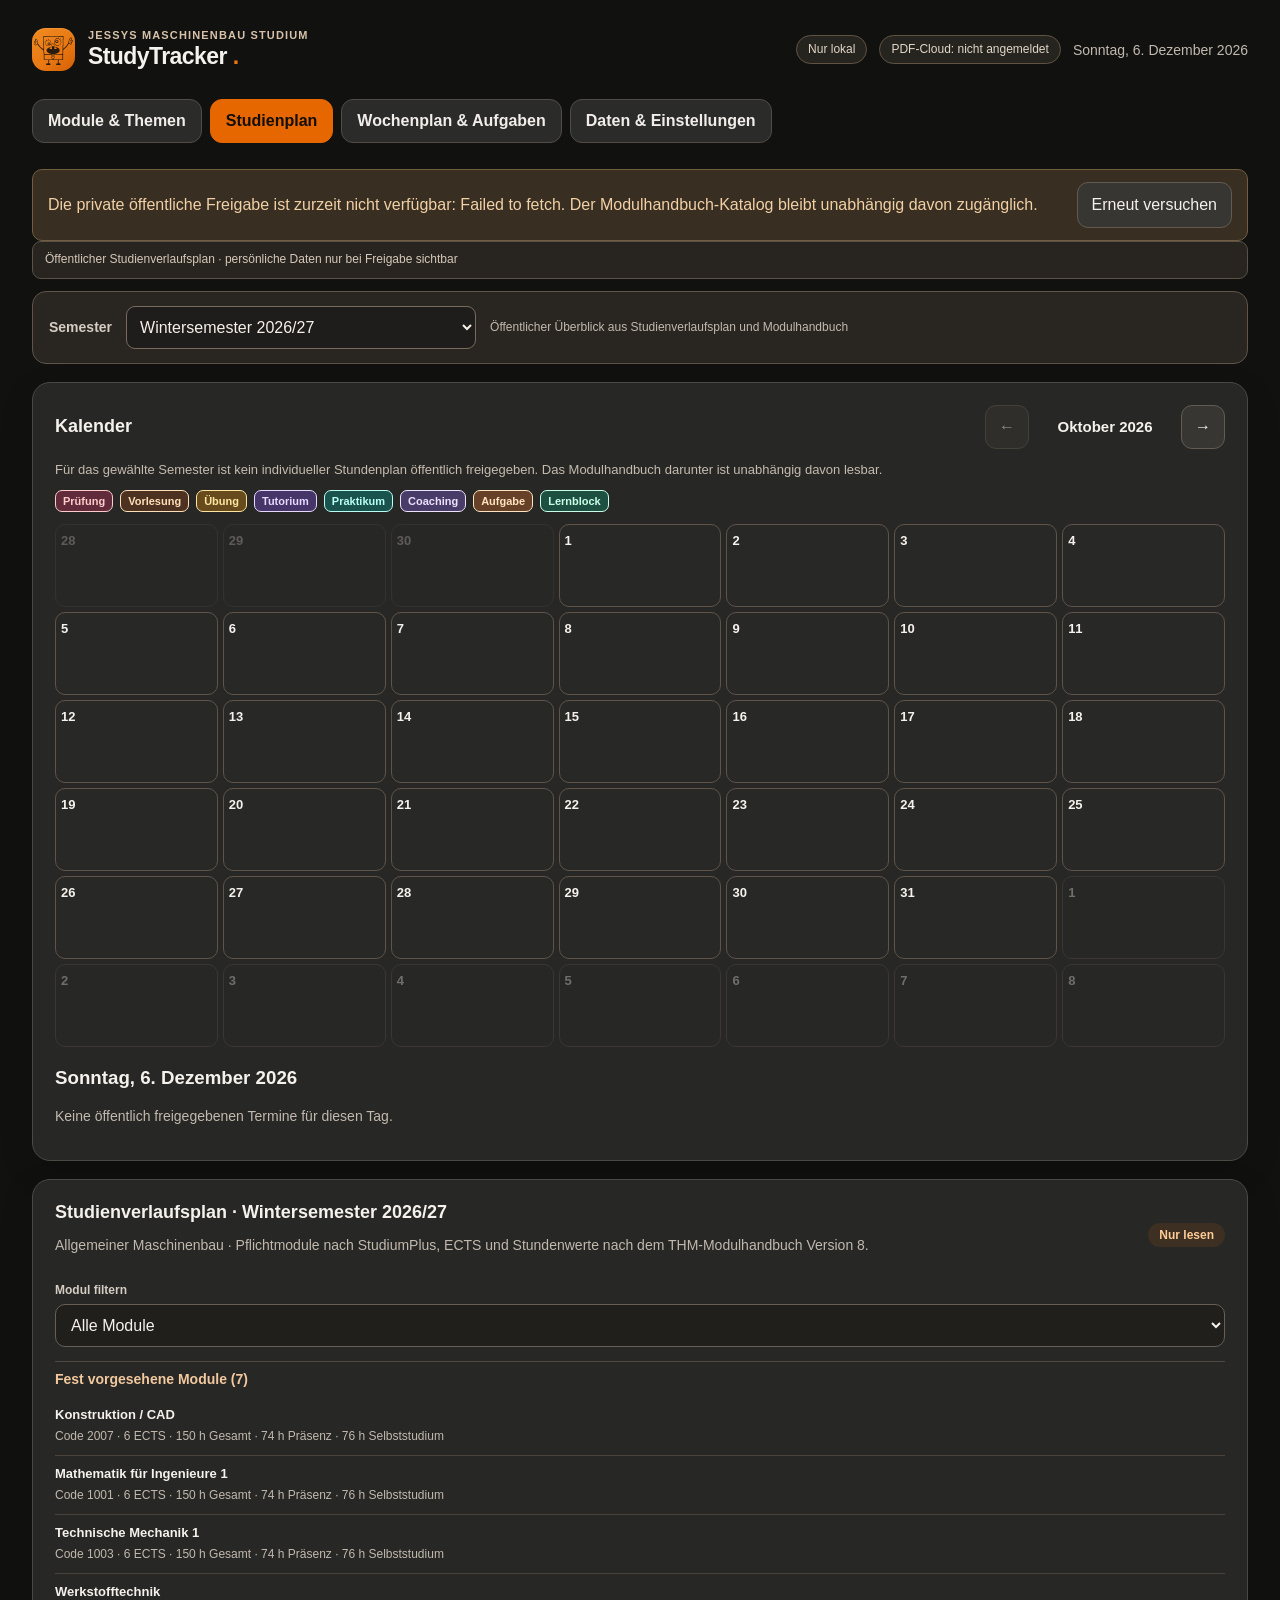
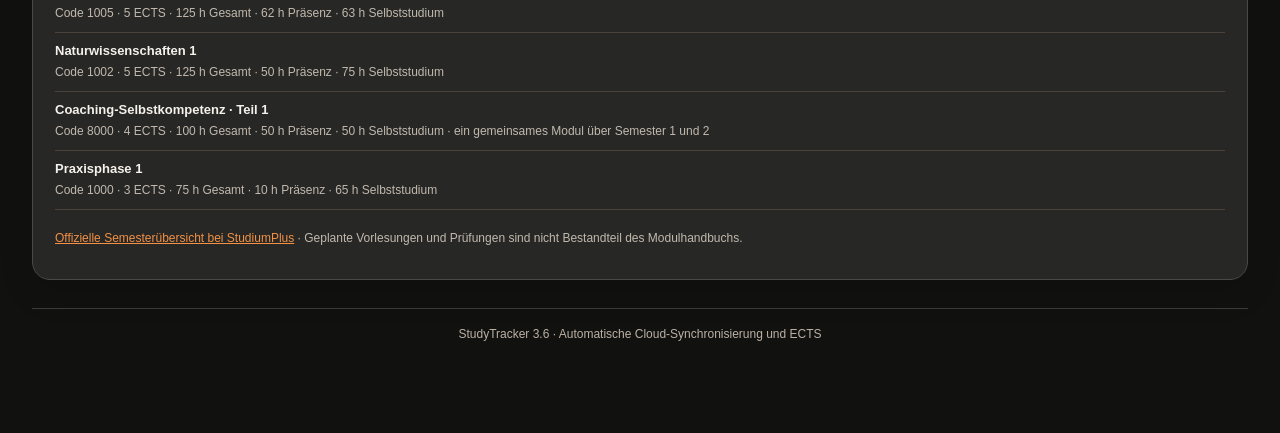
==== commit b116c97b: "Add iCal subscription settings to semester plan" ====
--- a/index.html
+++ b/index.html
@@ -1,5 +1,5 @@
 <!doctype html>
-<html lang="de"><head><meta charset="utf-8"><meta name="viewport" content="width=device-width,initial-scale=1,viewport-fit=cover"><meta http-equiv="Content-Security-Policy" content="default-src 'self'; base-uri 'self'; object-src 'none'; form-action 'self'; script-src 'self' 'unsafe-inline' https://cdnjs.cloudflare.com; style-src 'self' 'unsafe-inline'; img-src 'self' blob: data:; font-src 'self' data:; connect-src 'self' https://studytracker-api-production-7134.up.railway.app https://cdnjs.cloudflare.com; worker-src 'self' blob: https://cdnjs.cloudflare.com; media-src 'self' blob:"><meta name="theme-color" content="#111110"><title>StudyTracker 3.7 – Maschinenbau Lerntracker</title>
+<html lang="de"><head><meta charset="utf-8"><meta name="viewport" content="width=device-width,initial-scale=1,viewport-fit=cover"><meta http-equiv="Content-Security-Policy" content="default-src 'self'; base-uri 'self'; object-src 'none'; form-action 'self'; script-src 'self' 'unsafe-inline' https://cdnjs.cloudflare.com; style-src 'self' 'unsafe-inline'; img-src 'self' blob: data:; font-src 'self' data:; connect-src 'self' https://studytracker-api-production-7134.up.railway.app https://cdnjs.cloudflare.com; worker-src 'self' blob: https://cdnjs.cloudflare.com; media-src 'self' blob:"><meta name="theme-color" content="#111110"><title>StudyTracker 3.8 – Maschinenbau Lerntracker</title>
 <style>
 :root{font-family:Inter,ui-sans-serif,-apple-system,BlinkMacSystemFont,"Segoe UI",sans-serif;color:#f1eeea;background:#0d0d0c;font-synthesis:none}*{box-sizing:border-box}body{margin:0;min-height:100vh}button,input,select,textarea{font:inherit}button{cursor:pointer}button:disabled{opacity:.5;cursor:not-allowed}.shell{width:100%;max-width:2400px;margin-inline:auto;padding:24px clamp(16px,2.6vw,56px) 80px}.top{display:flex;justify-content:space-between;align-items:center;gap:18px;margin-bottom:28px}.brand{display:flex;align-items:center;gap:13px}.logo{width:43px;height:43px;display:grid;place-items:center;border-radius:14px;background:linear-gradient(135deg,#e66700,#b34e00);font-size:23px}.eyebrow{letter-spacing:.15em;text-transform:uppercase;font-size:11px;color:#c4b7a9;font-weight:700}.brand h1{font-size:23px;margin:2px 0 0}.sub{color:#b8b0a6;font-size:14px}.main{display:grid;grid-template-columns:minmax(0,1.55fr) minmax(310px,1fr);gap:18px}.stack{display:grid;gap:18px}.card{background:#2b2b2a;border:1px solid #42413f;border-radius:20px;padding:22px;box-shadow:0 8px 28px #0407142a}.card h2{margin:0 0 8px;font-size:18px}.title-row{display:flex;justify-content:space-between;gap:8px;align-items:center;margin-bottom:16px}.muted{color:#b8b0a6}.small{font-size:12px}.grid3{display:grid;grid-template-columns:repeat(3,minmax(0,1fr));gap:12px}.metric{border:1px solid #3d3c39;background:#20201f;border-radius:15px;padding:17px}.metric .num{font-size:28px;font-weight:800;letter-spacing:-1px;margin:8px 0 3px}.primary{background:#e66700;color:#17110c;border:none;border-radius:11px;padding:11px 16px;font-weight:750}.secondary{background:#353533;color:#f1eeea;border:1px solid #56534e;border-radius:11px;padding:10px 14px}.danger{background:#43283b;color:#ffc5d2;border:1px solid #6c3d53;border-radius:10px;padding:8px 11px}.buttons{display:flex;gap:9px;flex-wrap:wrap}.field{display:grid;gap:7px;min-width:0}.field label{font-size:12px;color:#c8bfb3;font-weight:650}.field input,.field select,.field textarea{width:100%;background:#1c1c1b;border:1px solid #56534e;color:#f5f1ec;border-radius:10px;padding:11px;outline:none}.field input:focus,.field select:focus,.field textarea:focus{border-color:#f08024}.two{display:grid;grid-template-columns:1fr 1fr;gap:12px}.three{display:grid;grid-template-columns:1fr 1fr 1fr;gap:12px}.timer{text-align:center;padding:13px 0 19px}.clock{font-variant-numeric:tabular-nums;font-size:clamp(44px,7vw,68px);font-weight:850;letter-spacing:-2px}.pill{display:inline-flex;align-items:center;border-radius:100px;background:#3a2b20;color:#ffbd83;padding:5px 11px;font-size:12px;font-weight:700}.timer .buttons{justify-content:center;margin-top:15px}.divider{border-top:1px solid #45433f;margin:17px 0}.section-plain{margin-top:14px}.module-row{display:flex;justify-content:space-between;gap:15px;align-items:center;padding:12px 0;border-bottom:1px solid #42413f}.module-row:last-child{border-bottom:0}.module-name{display:flex;align-items:center;gap:9px;font-weight:650}.dot{height:10px;width:10px;border-radius:4px;display:inline-block;flex:none}.bar{height:8px;background:#181817;border-radius:8px;overflow:hidden;margin-top:8px}.bar>div{height:100%;border-radius:8px}.entry{border-bottom:1px solid #42413f;padding:13px 0;display:flex;justify-content:space-between;gap:8px;align-items:center}.entry:last-child{border-bottom:0}.entry strong{display:block;font-size:14px}.entry .muted{font-size:12px;margin-top:5px}.entry .right{display:flex;align-items:center;gap:9px;white-space:nowrap}.empty{border:1px dashed #62594d;border-radius:13px;padding:22px;text-align:center;color:#c7bdb1;font-size:14px}.chart{display:flex;gap:8px;height:165px;align-items:end;margin-top:15px}.chart-item{flex:1;text-align:center;font-size:11px;color:#b7b0a8;min-width:0}.chart-bar-container{height:130px;display:flex;align-items:end;justify-content:center;margin-bottom:8px;border-bottom:1px solid #5a5248}.chart-bar{max-width:48px;width:75%;background:linear-gradient(#ffa04a,#e66700);border-radius:6px 6px 0 0;min-height:2px}.goal{margin-bottom:14px}.goal-head{display:flex;justify-content:space-between;font-size:13px;gap:8px}.goal-title{font-weight:650}.progress{height:8px;background:#181817;border-radius:10px;overflow:hidden;margin-top:8px}.progress div{height:100%;background:#c9803b;border-radius:10px}.actions{display:flex;gap:6px}.icon-button{border:1px solid #62594f;background:#292929;color:#e3d9cc;border-radius:9px;padding:6px 9px}.nav{display:flex;gap:7px;margin-bottom:20px;flex-wrap:wrap}.tab{color:#d9d0c5;border:1px solid #45433f;background:#272726;padding:10px 14px;border-radius:11px;font-weight:700}.tab.active{color:#21160b;background:#e97812;border-color:#e97812}.hidden{display:none!important}.list-grid{display:grid;grid-template-columns:1fr 1fr;gap:18px}.topic{border:1px solid #524a40;border-radius:12px;padding:12px;margin-top:9px}.topic-top{display:flex;gap:9px;justify-content:space-between;align-items:center}.topic-title{font-size:14px;font-weight:650}.footer{color:#b8aea1;text-align:center;font-size:12px;margin-top:28px}.toast{position:fixed;bottom:20px;right:20px;background:#a4e4c8;color:#123426;padding:11px 17px;border-radius:12px;box-shadow:0 12px 25px #0005;z-index:4}.inline-note{background:#3a2e23;color:#f4d6b4;border:1px solid #7b5a3d;padding:12px;border-radius:12px;font-size:13px;line-height:1.5}.section-label{margin:0 0 12px;font-weight:750;font-size:14px}.file-label{display:inline-flex;align-items:center;justify-content:center}.datefilter{max-width:160px}dialog{border:1px solid #685a4b;background:#262625;color:#f5f1ec;border-radius:16px;max-width:min(500px,94vw);width:100%;padding:24px}dialog::backdrop{background:#050913bc}dialog h3{margin-top:0}@media(max-width:900px){.main,.list-grid{grid-template-columns:1fr}.shell{padding:20px 14px 70px}}@media(max-width:550px){.card{padding:17px}.grid3{grid-template-columns:1fr 1fr}.grid3 .metric:last-child{grid-column:span 2}.two,.three{grid-template-columns:1fr}.top{align-items:flex-start}.top .sub{display:none}.clock{font-size:52px}.metric .num{font-size:25px}}
 .filterbar{display:flex;flex-wrap:wrap;gap:12px;align-items:end;margin:12px 0 18px}.filterbar .field{min-width:160px;flex:1}.stats-table{width:100%;border-collapse:collapse;font-size:13px}.stats-table th{text-align:left;font-size:11px;color:#c9bdb0;font-weight:600;padding:10px 7px;border-bottom:1px solid #51493e}.stats-table td{padding:11px 7px;border-bottom:1px solid #4a433a}.stats-table td:last-child,.stats-table th:last-child{text-align:right}.topic-indent{padding-left:15px;border-left:2px solid #b97b44}.topic-tools{display:flex;gap:6px;align-items:center}.chip{font-size:11px;padding:4px 7px;background:#433427;color:#f4d2a7;border-radius:7px}.wide{grid-column:1/-1}@media(max-width:550px){.stats-table{font-size:12px}.filterbar{display:grid;grid-template-columns:1fr}}
@@ -163,7 +163,7 @@
 <nav class="nav" id="sharedNav"><button class="tab" data-tab="dashboard">Dashboard</button><button class="tab" data-tab="topics">Module & Themen</button><button class="tab" data-tab="semester">Studienplan</button><button class="tab" data-tab="planner">Wochenplan & Aufgaben</button><button class="tab" data-tab="practice">Praxisphasen</button><button class="tab" data-tab="files">Dateien & Dokumente</button><button class="tab" data-tab="history">Lernprotokoll</button><button class="tab active" data-tab="settings">Daten & Einstellungen</button></nav>
 <div id="publicView" hidden aria-live="polite"></div><section id="dashboard" class="tab-panel"><div id="stCreditDashboard" class="st-ects-dash-note"></div><p class="sub" id="dashboardSemesterLabel">Auswertung für Wintersemester 2026/27</p><div class="stack"><div class="grid3"><div class="metric"><div class="sub">Heute gelernt</div><div class="num" id="todayMetric">0 h</div><div class="small muted" id="todayCount">0 Lerneinheiten</div></div><div class="metric"><div class="sub">Diese Woche</div><div class="num" id="weekMetric">0 h</div><div class="small muted" id="weekCount">0 Lerneinheiten</div></div><div class="metric"><div class="sub">Gesamte Lernzeit</div><div class="num" id="totalMetric">0 h</div><div class="small muted" id="totalCount">0 Einträge</div></div></div><div class="main"><div class="stack"><div class="card"><div class="title-row"><div><h2>Fokuszeit erfassen</h2><div class="sub">Zeit für ein Modul und Thema stoppen</div></div><span class="pill" id="timerStatus">Bereit</span></div><div class="two"><div class="field"><label for="timerModule">Modul</label><select id="timerModule"></select></div><div class="field"><label for="timerTopic">Thema (optional)</label><select id="timerTopic"></select></div></div><div class="timer"><div class="clock" id="clock">00:00:00</div><div class="sub" id="runningInfo">Bereit für deine nächste Lerneinheit?</div><div class="buttons"><button id="startBtn" class="primary">▶ Starten</button><button id="pauseBtn" class="secondary" disabled>Ⅱ Pause</button><button id="finishBtn" class="secondary" disabled>■ Speichern</button><button id="resetBtn" class="btn-ghost btn-icon" type="button" title="Timer zurücksetzen" aria-label="Timer zurücksetzen"><span aria-hidden="true">↺</span></button><button id="focusOpen" class="secondary" type="button">⛶ Fokusmodus</button></div></div><div class="divider"></div><div class="section-label">Oder Lernzeit manuell hinzufügen</div><form id="manualForm" class="stack" style="gap:12px"><div class="three"><div class="field"><label>Datum</label><input type="date" id="manualDate" required></div><div class="field"><label>Dauer (Minuten)</label><input type="number" id="manualMinutes" min="1" max="1440" value="45" required></div><div class="field"><label>Modul</label><select id="manualModule"></select></div></div><div class="two"><div class="field"><label>Thema (optional)</label><select id="manualTopic"></select></div><div class="field"><label>Notiz (optional)</label><input id="manualNote" maxlength="160" placeholder="z. B. Aufgabenblatt 2"></div></div><button class="secondary" type="submit">+ Lernzeit eintragen</button></form></div><div class="card"><div class="title-row"><div><h2>Lernstunden der letzten 7 Tage</h2><div class="sub">Nur tatsächlich erfasste Lernzeit</div></div></div><div class="chart" id="weekChart"></div></div><div class="card"><div class="title-row"><h2>Letzte Lerneinheiten</h2><button class="btn-ghost btn-small" data-go="history" type="button">Alle ansehen <span class="btn-arrow" aria-hidden="true">›</span></button></div><div id="recentEntries"></div></div></div><div class="stack"><div class="card"><div class="title-row"><div><h2>Modulübersicht</h2><div class="sub">Deine gesamte Lernzeit je Modul</div></div><button class="btn-ghost btn-small" data-go="topics" type="button">Bearbeiten <span class="btn-arrow" aria-hidden="true">›</span></button></div><div id="moduleOverview"></div></div><div class="card"><div class="title-row"><div><h2>Wochenziele</h2><div class="sub">Montag bis Sonntag</div></div></div><div id="goalOverview"></div></div><div id="copilotCard" class="card cp-summary" aria-live="polite"></div></div></div></div></section>
 <section id="topics" class="tab-panel hidden"><div class="st-term-switch"><label for="topicsSemester">Semester</label><select id="topicsSemester" aria-label="Aktives Semester auswählen"><option value="ws-2026">Wintersemester 2026/27</option></select><span class="st-term-hint">Module, Lernzeiten und Aufgaben werden semesterweise angezeigt.</span></div><div class="card" style="margin-bottom:18px"><div class="title-row"><div><h2>Modul-Cockpit</h2><p class="sub">Wähle ein Modul, bearbeite seine Angaben und verwalte darunter die zugehörigen Themen und Unterthemen.</p></div></div><div class="field"><label>Modul auswählen</label><select id="detailModule"></select></div><div id="moduleDetail" style="margin-top:16px"></div><div id="stCreditDetail" class="st-ects-detail" aria-label="Modulabschluss und Credit Points"></div></div><div class="list-grid"><div class="stack"><div class="card"><h2>Neues Modul hinzufügen</h2><p class="sub">Zum Beispiel Mathematik I oder Technische Mechanik.</p><form id="moduleForm" class="stack"><div class="field"><label>Modulname</label><input id="newModule" maxlength="60" placeholder="Modulname" required></div><div class="two"><div class="field"><label>Wochenziel (Stunden)</label><input id="newGoal" type="number" min="0" max="168" step="0.5" value="4" required></div><div class="field"><label>Farbe</label><input id="newColor" type="color" value="#e97812" style="height:43px;padding:4px"></div></div><button class="primary">+ Modul anlegen</button></form></div><div class="card"><h2>Deine Module</h2><div id="moduleList" class="scroll-section" tabindex="0" aria-label="Deine Module, scrollbarer Bereich"></div></div></div><div class="stack"><div class="card"><h2>Thema hinzufügen</h2><form id="topicForm" class="stack"><div class="field"><label>Modul</label><select id="topicModule"></select></div><div class="field"><label>Übergeordnetes Thema (optional)</label><select id="parentTopic"><option value="">Hauptthema</option></select></div><div class="field"><label>Thema / Unterthema</label><input id="newTopic" maxlength="100" placeholder="z. B. Integralrechnung" required></div><div class="field"><label>Aktueller Kenntnisstand</label><select id="topicMastery"><option value="0">Noch nicht begonnen</option><option value="1">Unsicher</option><option value="2">In Bearbeitung</option><option value="3">Gut verstanden</option><option value="4">Sicher beherrscht</option></select></div><button class="secondary">+ Thema anlegen</button></form></div><div class="card"><div class="title-row"><h2>Themen & Wissensstand</h2><span class="small muted" id="topicCount"></span></div><div class="field st-topic-filter"><label for="topicListModule">Nach Modul filtern</label><select id="topicListModule"><option value="">Alle Module des Semesters</option></select></div><div id="topicList" class="scroll-section" tabindex="0" aria-label="Themen und Wissensstand, scrollbarer Bereich"></div></div></div></div><div class="card" style="margin-top:18px"><div class="title-row"><div><h2>Lernzeit nach Thema</h2><div class="sub">Auswertung deiner dokumentierten Lerneinheiten</div></div></div><div class="filterbar"><div class="field"><label>Modul</label><select id="statsModule"></select></div><div class="field"><label>Zeitraum</label><select id="statsPeriod"><option value="all">Gesamte Zeit</option><option value="week">Diese Woche</option><option value="month">Dieser Monat</option></select></div></div><div id="topicStats" class="scroll-section" tabindex="0" aria-label="Themenstatistik, scrollbarer Bereich"></div></div></section>
-<section id="semester" class="tab-panel hidden"><div class="stack"><div class="st-term-switch"><label for="studySemester">Semester</label><select id="studySemester" aria-label="Aktives Semester auswählen"><option value="ws-2026">Wintersemester 2026/27</option></select><span class="st-term-hint">Module, Lernzeiten und Aufgaben werden semesterweise angezeigt.</span></div><div class="card"><h2 id="semHeading">Studienplan · Wintersemester 2026/27</h2><p class="sub">Die hinterlegten Vorlesungstermine stammen aus dem Wintersemester 2026/27 (Wetzlar, Gruppe 5). Weitere Semester werden separat vorbereitet. Geplante Termine sind keine bestätigte Anwesenheit.</p><div class="buttons"><button id="semImport" class="primary">Studienmodule & Termine übernehmen</button><button id="semIcs">Kalender als ICS exportieren</button></div><p class="sub" id="semStatus">Der Import ist optional und wiederholbar. Vorher ein JSON-Backup erstellen.</p></div><section class="card st-ects-panel" aria-label="ECTS und Semesterabschluss">
+<section id="semester" class="tab-panel hidden"><div class="stack"><div class="st-term-switch"><label for="studySemester">Semester</label><select id="studySemester" aria-label="Aktives Semester auswählen"><option value="ws-2026">Wintersemester 2026/27</option></select><span class="st-term-hint">Module, Lernzeiten und Aufgaben werden semesterweise angezeigt.</span></div><div class="card"><h2 id="semHeading">Studienplan · Wintersemester 2026/27</h2><p class="sub">Die hinterlegten Vorlesungstermine stammen aus dem Wintersemester 2026/27 (Wetzlar, Gruppe 5). Weitere Semester werden separat vorbereitet. Geplante Termine sind keine bestätigte Anwesenheit.</p><div class="buttons"><button id="semImport" class="primary">Studienmodule & Termine übernehmen</button><button id="semIcs">Kalender als ICS exportieren</button></div><p class="sub" id="semStatus">Der Import ist optional und wiederholbar. Vorher ein JSON-Backup erstellen.</p></div><div class="card" id="stIcalCard" aria-label="iCal-Stundenplan-Abonnement"><h2>Stundenplan automatisch per iCal</h2><p class="sub">Füge den persönlichen iCal-Link deiner Hochschule ein (https:// oder webcal://). Änderungen, Ausfälle und Raumwechsel werden beim Öffnen, nach Rückkehr in die App und alle 30 Minuten geprüft, solange die App geöffnet ist. Eigene Aufgaben und Termine bleiben erhalten.</p><div class="field"><label for="icalFeedUrl">Privater iCal-Abonnementlink</label><input type="text" id="icalFeedUrl" inputmode="url" autocomplete="off" spellcheck="false" placeholder="webcal://… oder https://…" maxlength="2048"></div><label style="display:flex;gap:9px;align-items:center;margin:12px 0"><input id="icalHidePdf" type="checkbox" checked> Alten PDF-Stundenplan nach erfolgreichem iCal-Abgleich ausblenden</label><div class="buttons"><button id="icalFeedSave" type="button" class="primary">Abonnement speichern</button><button id="icalFeedRefresh" type="button" class="secondary">Jetzt aktualisieren</button><button id="icalFeedRemove" type="button" class="secondary">Abonnement entfernen</button></div><p class="sub small" id="icalFeedStatus" role="status" aria-live="polite">Noch kein Abonnement hinterlegt.</p><p class="sub small">Der Link kann einen privaten Zugriffsschlüssel enthalten. Er wird ausschließlich mit deinen privaten Lerndaten synchronisiert und nicht in der öffentlichen Besucheransicht angezeigt. Zur Aktualisierung muss der Lerntracker geöffnet sein.</p></div><section class="card st-ects-panel" aria-label="ECTS und Semesterabschluss">
  <h2>Credit Points &amp; Semesterabschluss</h2>
  <div id="stCreditOverview" aria-live="polite"></div>
  <h3>Module dieses Semesters</h3>
@@ -218,4 +218,4 @@
   <p id="stEntryEditError" class="st-edit-error" role="alert"></p>
   <div class="st-edit-actions"><button type="button" id="stEntryEditCancel" class="secondary">Abbrechen</button><button type="submit" class="primary" id="stEntryEditSave">Änderungen speichern</button></div>
  </form>
-</dialog><script src="./studytracker-app.js?v=13"></script><script src="./studytracker-handbook.js?v=5"></script><script src="./studytracker-ects.js?v=3"></script><script src="./studytracker-copilot.js?v=3"></script><script src="./privacy-settings.js?v=2"></script><script src="./public-reader.js?v=8"></script><script type="module" src="./pdf-reader.js?v=8"></script><script type="module" src="./pdf-annotations.js?v=8"></script><script type="module" src="./private-cloud.js?v=11"></script><script type="module" src="./pdf-cloud-sync.js?v=6"></script><script type="module" src="./cloud-import.js?v=1"></script><script>window.studyPdfAnnotationsReady=false; window.addEventListener("load",()=>{setTimeout(()=>{if(!window.studyPdfAnnotationsReady){const msg=document.getElementById("stPdfMessage");if(msg)msg.textContent="Anmerkungen konnten nicht geladen werden. Bitte mit Strg + F5 aktualisieren oder die Browser-Konsole prüfen.";console.error("StudyTracker: pdf-annotations.js was not initialized")}},1800)});</script></body></html>+</dialog><script src="./studytracker-app.js?v=14"></script><script src="./studytracker-ical.js?v=1"></script><script src="./studytracker-handbook.js?v=5"></script><script src="./studytracker-ects.js?v=3"></script><script src="./studytracker-copilot.js?v=3"></script><script src="./privacy-settings.js?v=2"></script><script src="./public-reader.js?v=8"></script><script type="module" src="./pdf-reader.js?v=8"></script><script type="module" src="./pdf-annotations.js?v=8"></script><script type="module" src="./private-cloud.js?v=11"></script><script type="module" src="./pdf-cloud-sync.js?v=6"></script><script type="module" src="./cloud-import.js?v=1"></script><script>window.studyPdfAnnotationsReady=false; window.addEventListener("load",()=>{setTimeout(()=>{if(!window.studyPdfAnnotationsReady){const msg=document.getElementById("stPdfMessage");if(msg)msg.textContent="Anmerkungen konnten nicht geladen werden. Bitte mit Strg + F5 aktualisieren oder die Browser-Konsole prüfen.";console.error("StudyTracker: pdf-annotations.js was not initialized")}},1800)});</script></body></html>
--- a/semester-controls.css
+++ b/semester-controls.css
@@ -184,3 +184,34 @@
 .st-sync-indicator{font-size:12px;line-height:1.3;background:#26241f;color:#e0d6c8;border:1px solid #615344;border-radius:100px;padding:6px 11px;white-space:nowrap}
 #cloudAutoQueueStatus{padding:8px 10px;border:1px solid #5a5045;border-radius:9px;line-height:1.5}
 @media(max-width:650px){.st-sync-head{flex-direction:column;align-items:flex-end;gap:6px}.st-sync-indicator{font-size:11px;padding:5px 9px}}
+
+
+/* Lernprotokoll: one-tap edit of an existing session, also on mobile */
+.st-entry-edit-dialog{width:min(570px,calc(100vw - 24px));max-height:calc(100dvh - 24px);overflow-y:auto}
+.st-entry-edit-grid{display:grid;grid-template-columns:repeat(2,minmax(0,1fr));gap:13px}
+.st-entry-edit-grid .field{min-width:0;margin:0}
+.st-entry-edit-grid label{display:block;font-size:13px;font-weight:650;margin-bottom:6px}
+.st-entry-edit-grid input,.st-entry-edit-grid select,.st-entry-edit-grid textarea{
+ width:100%;max-width:100%;min-width:0;min-height:44px;border-radius:9px;
+ background:#201f1d;color:#f6f1ea;border:1px solid #746253;padding:9px 11px
+}
+.st-entry-edit-grid .st-entry-edit-note{grid-column:1 / -1}
+.st-entry-edit-grid textarea{resize:vertical}
+.st-entry-edit-button{min-width:38px;min-height:38px}
+@media(max-width:650px){
+ .st-entry-edit-dialog{padding:15px}
+ .st-entry-edit-grid{grid-template-columns:1fr;gap:11px}
+ .st-entry-edit-grid .st-entry-edit-note{grid-column:auto}
+ .st-entry-edit-dialog .st-edit-actions{flex-wrap:wrap}
+ .st-entry-edit-dialog .st-edit-actions button{flex:1 1 140px}
+ .entry{align-items:flex-start;flex-wrap:wrap}
+ .entry .right{flex-wrap:wrap;justify-content:flex-end;margin-left:auto}
+ .st-entry-edit-button{min-width:44px;min-height:44px}
+}
+
+/* Visitor refresh feedback: fetched anew from the API. */
+#publicView .st-public-updated{
+ margin:0 0 12px;padding:9px 12px;border:1px solid #5a5147;
+ background:#282521;border-radius:9px;font-size:12px;color:#d6c8b8;
+ line-height:1.45;overflow-wrap:anywhere
+}
